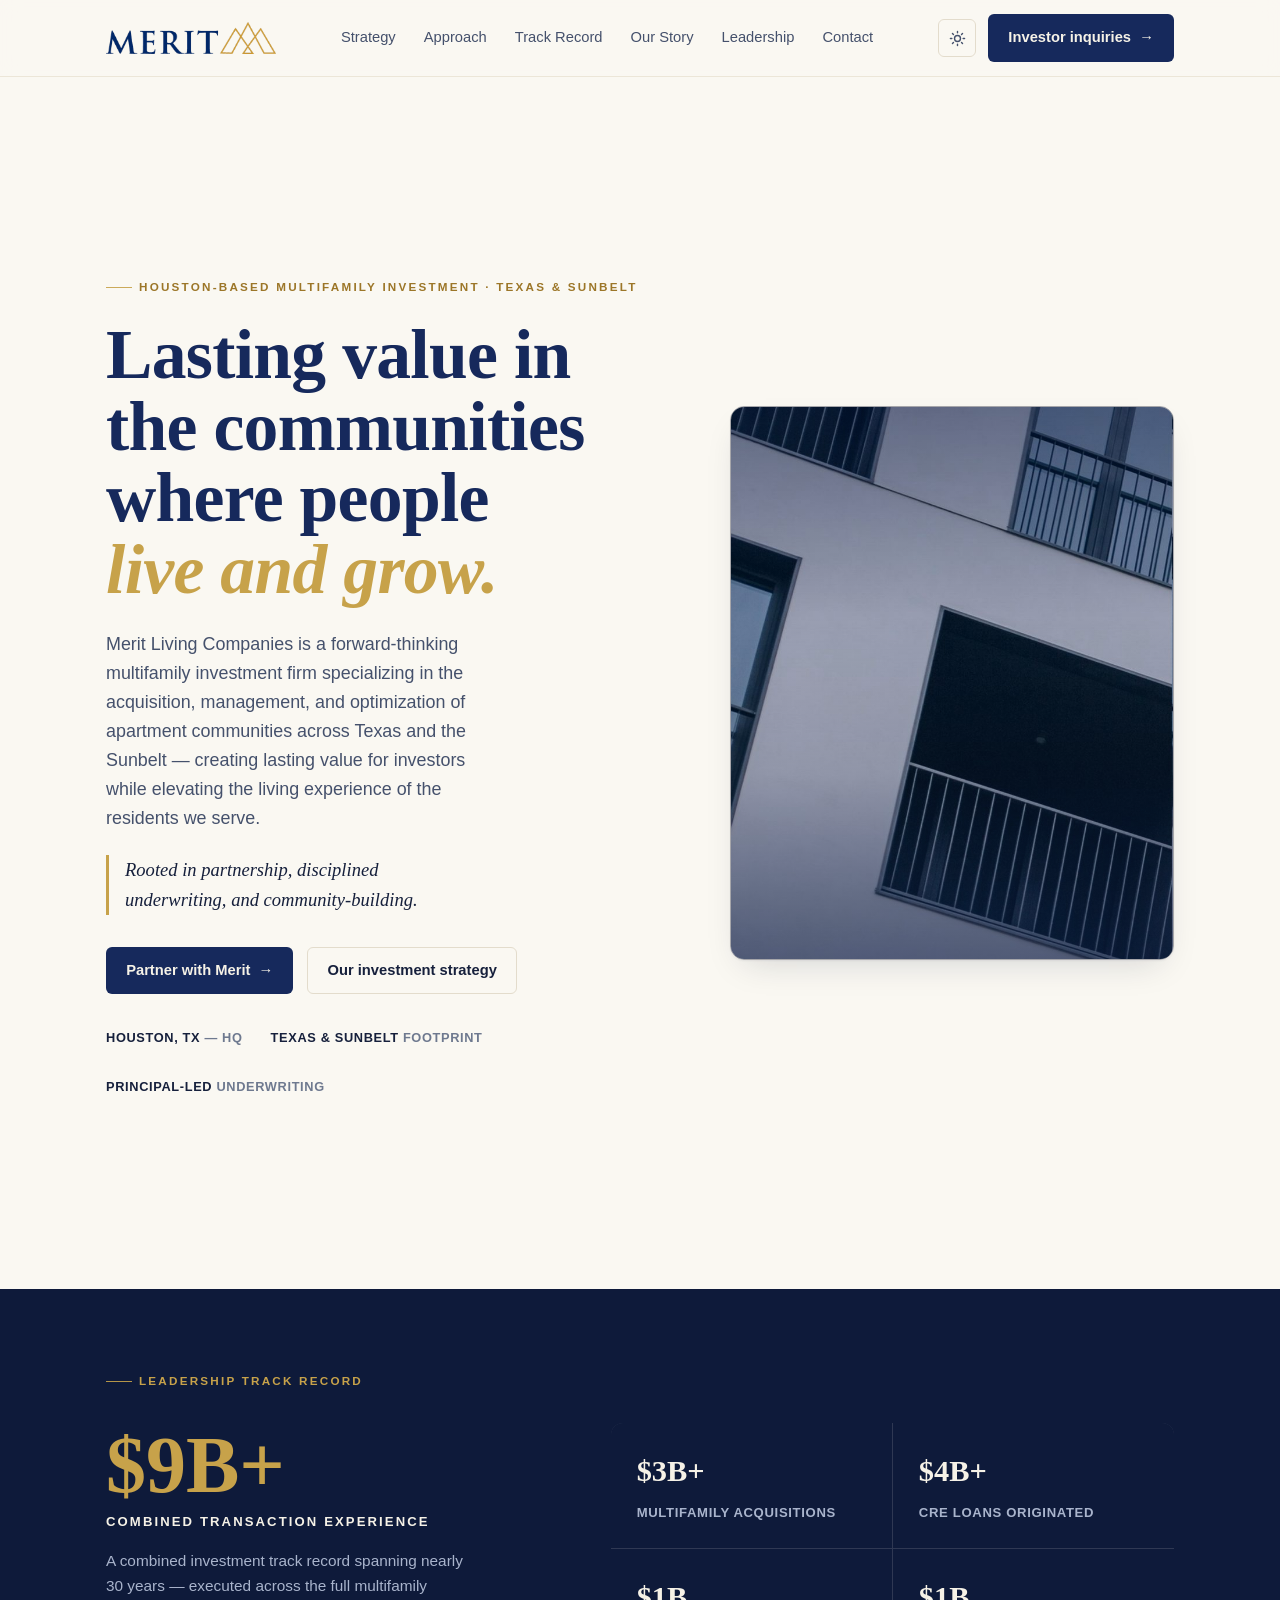
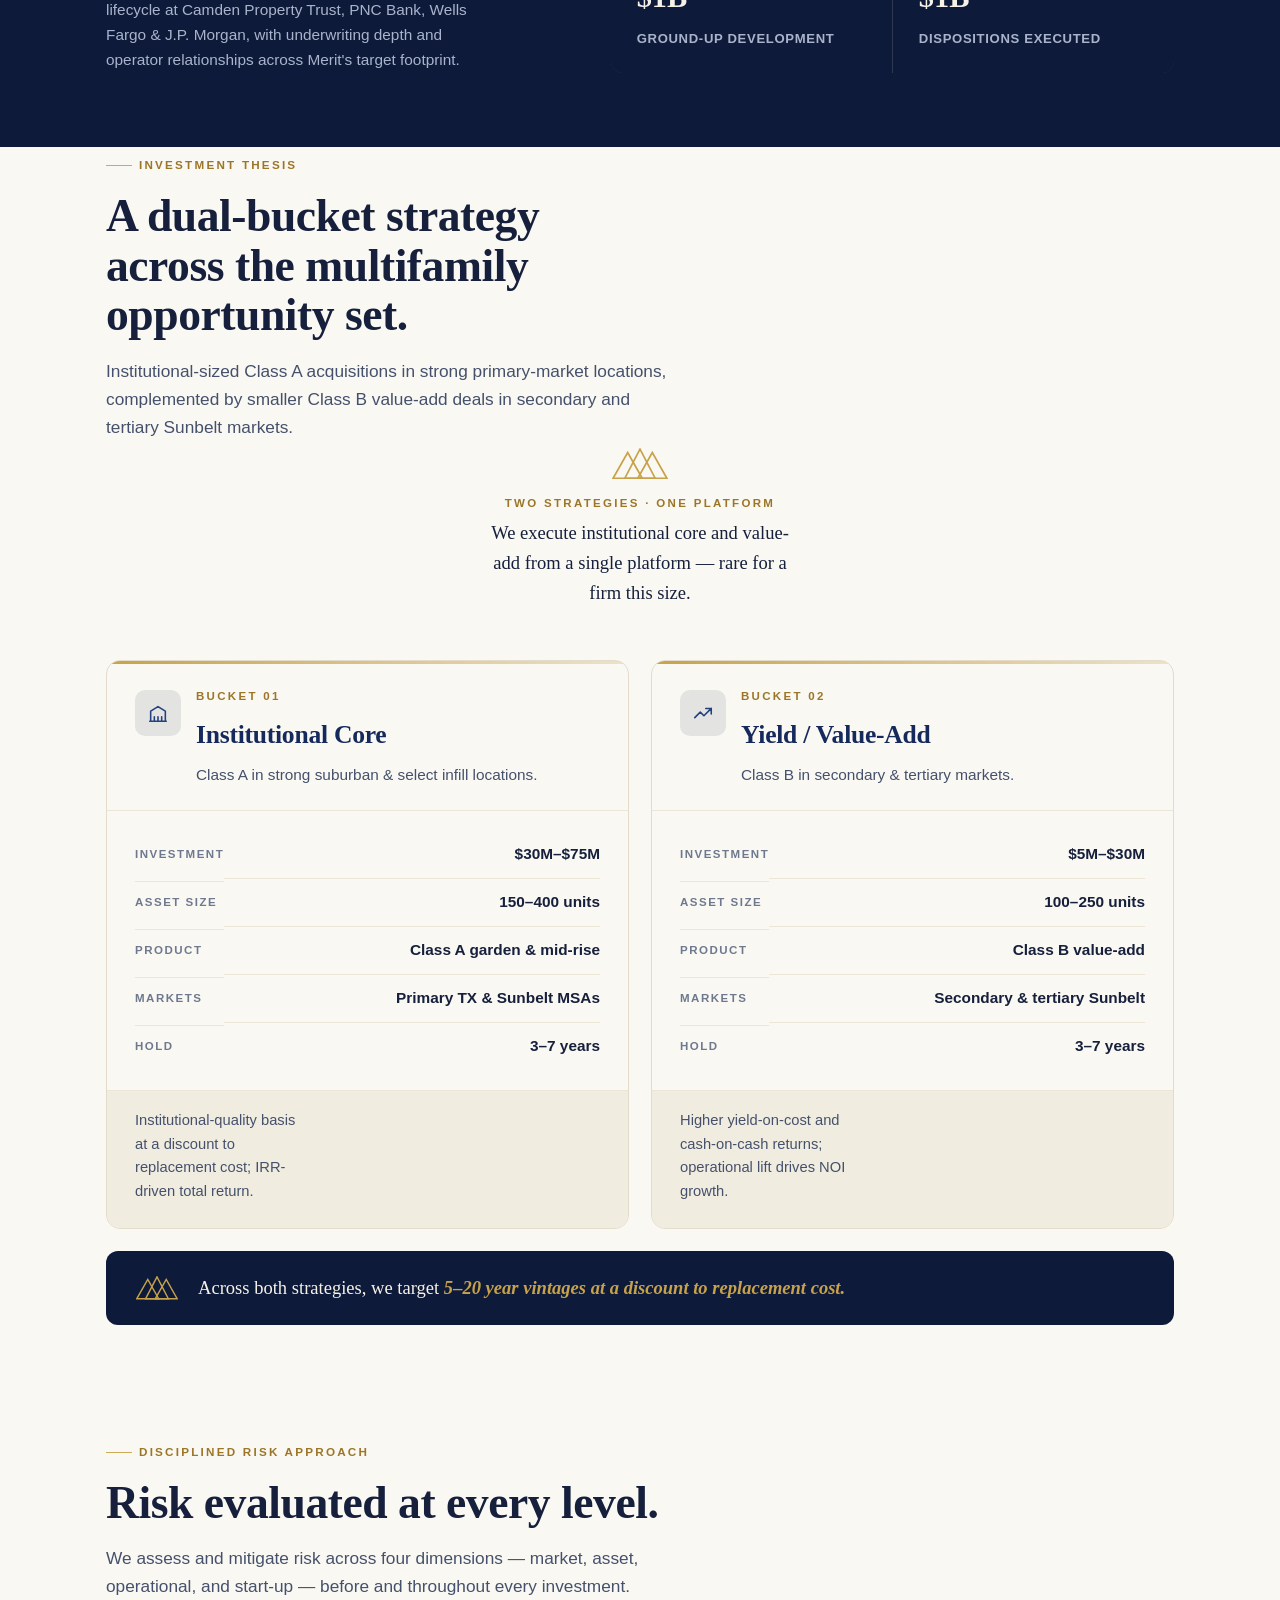
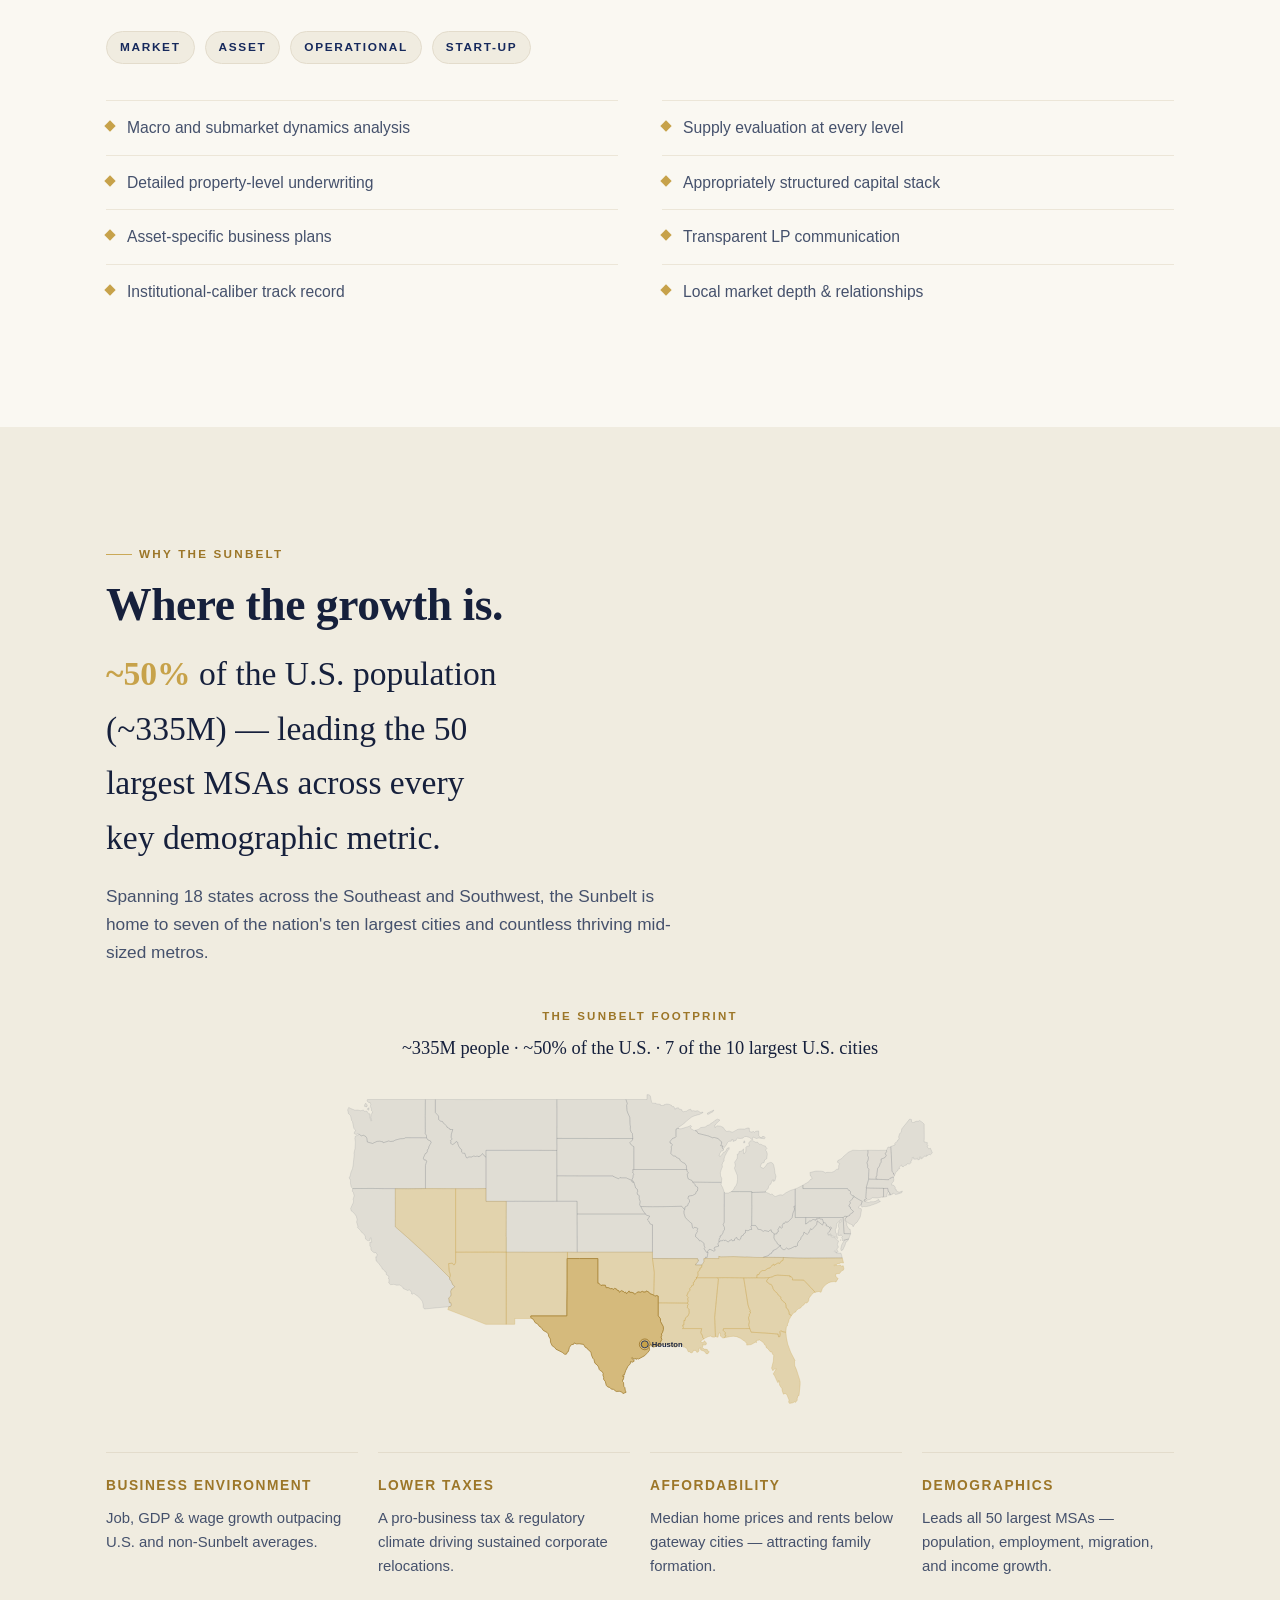
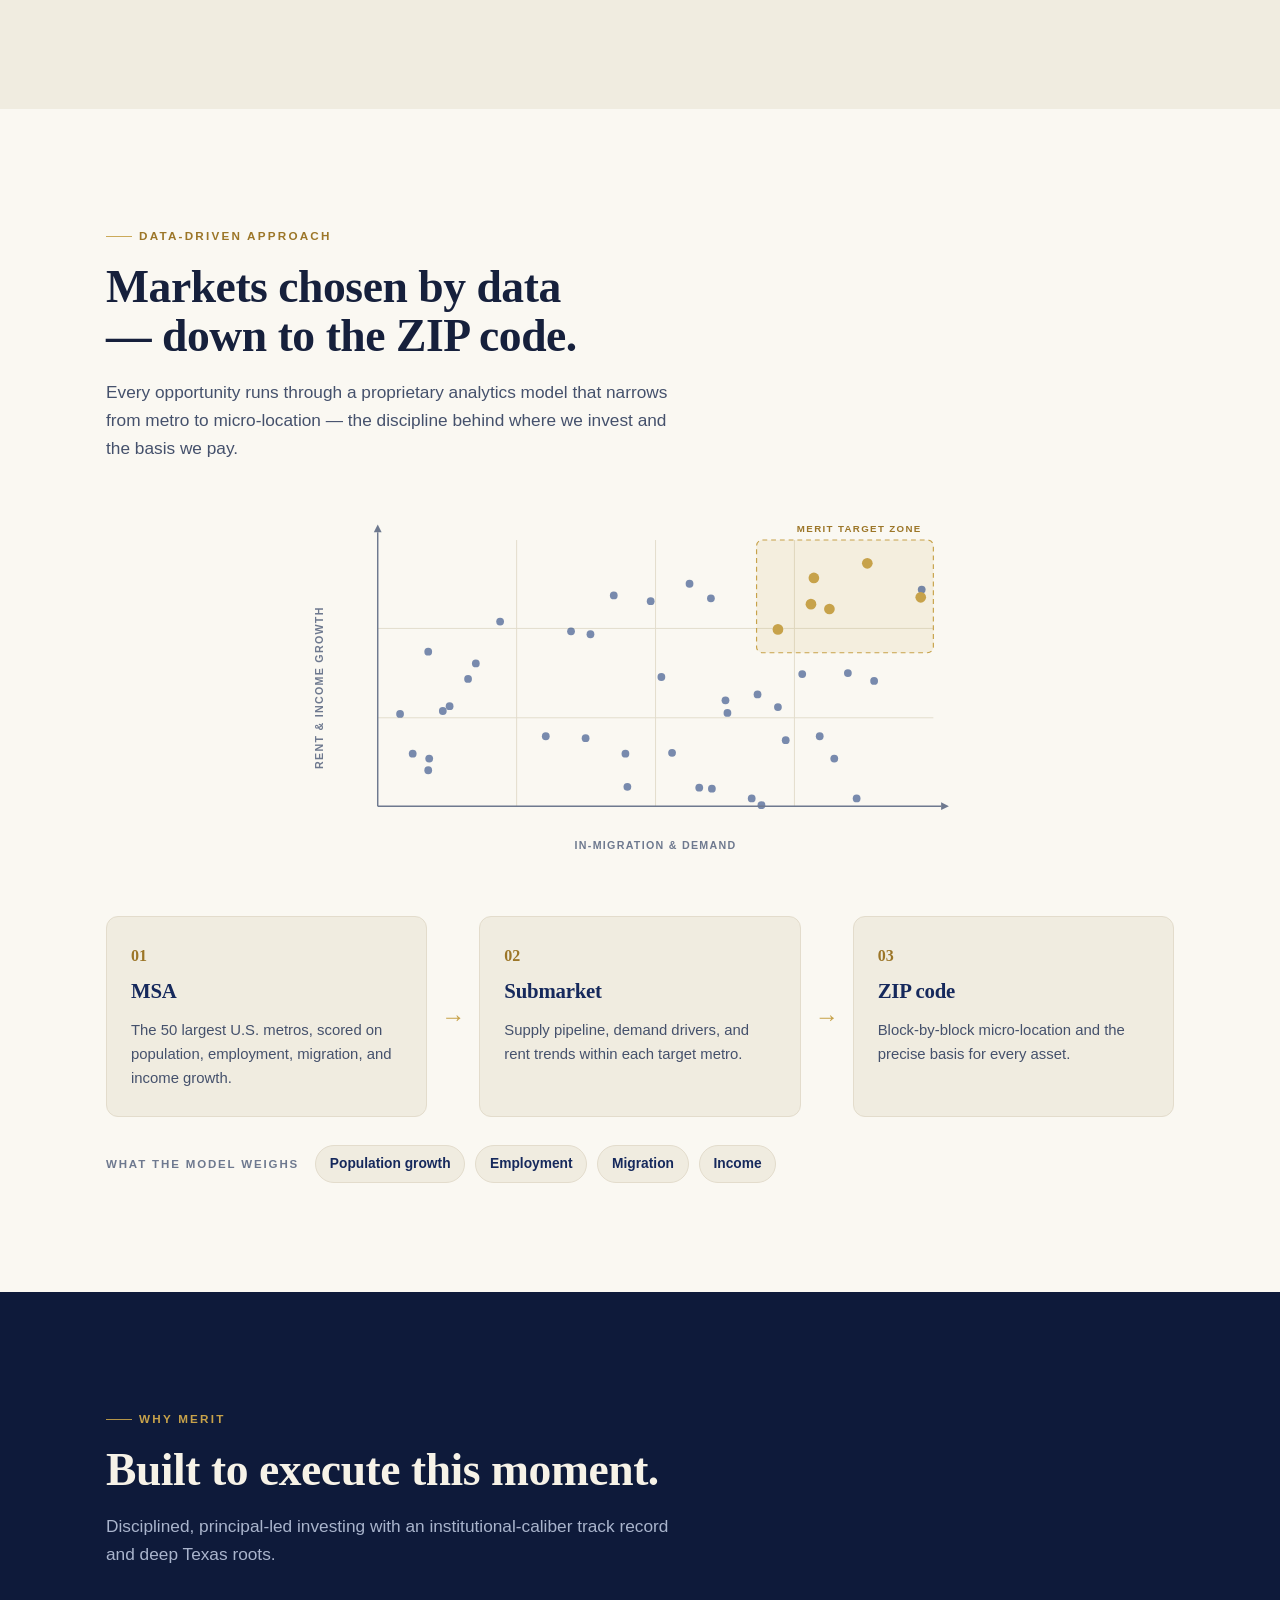
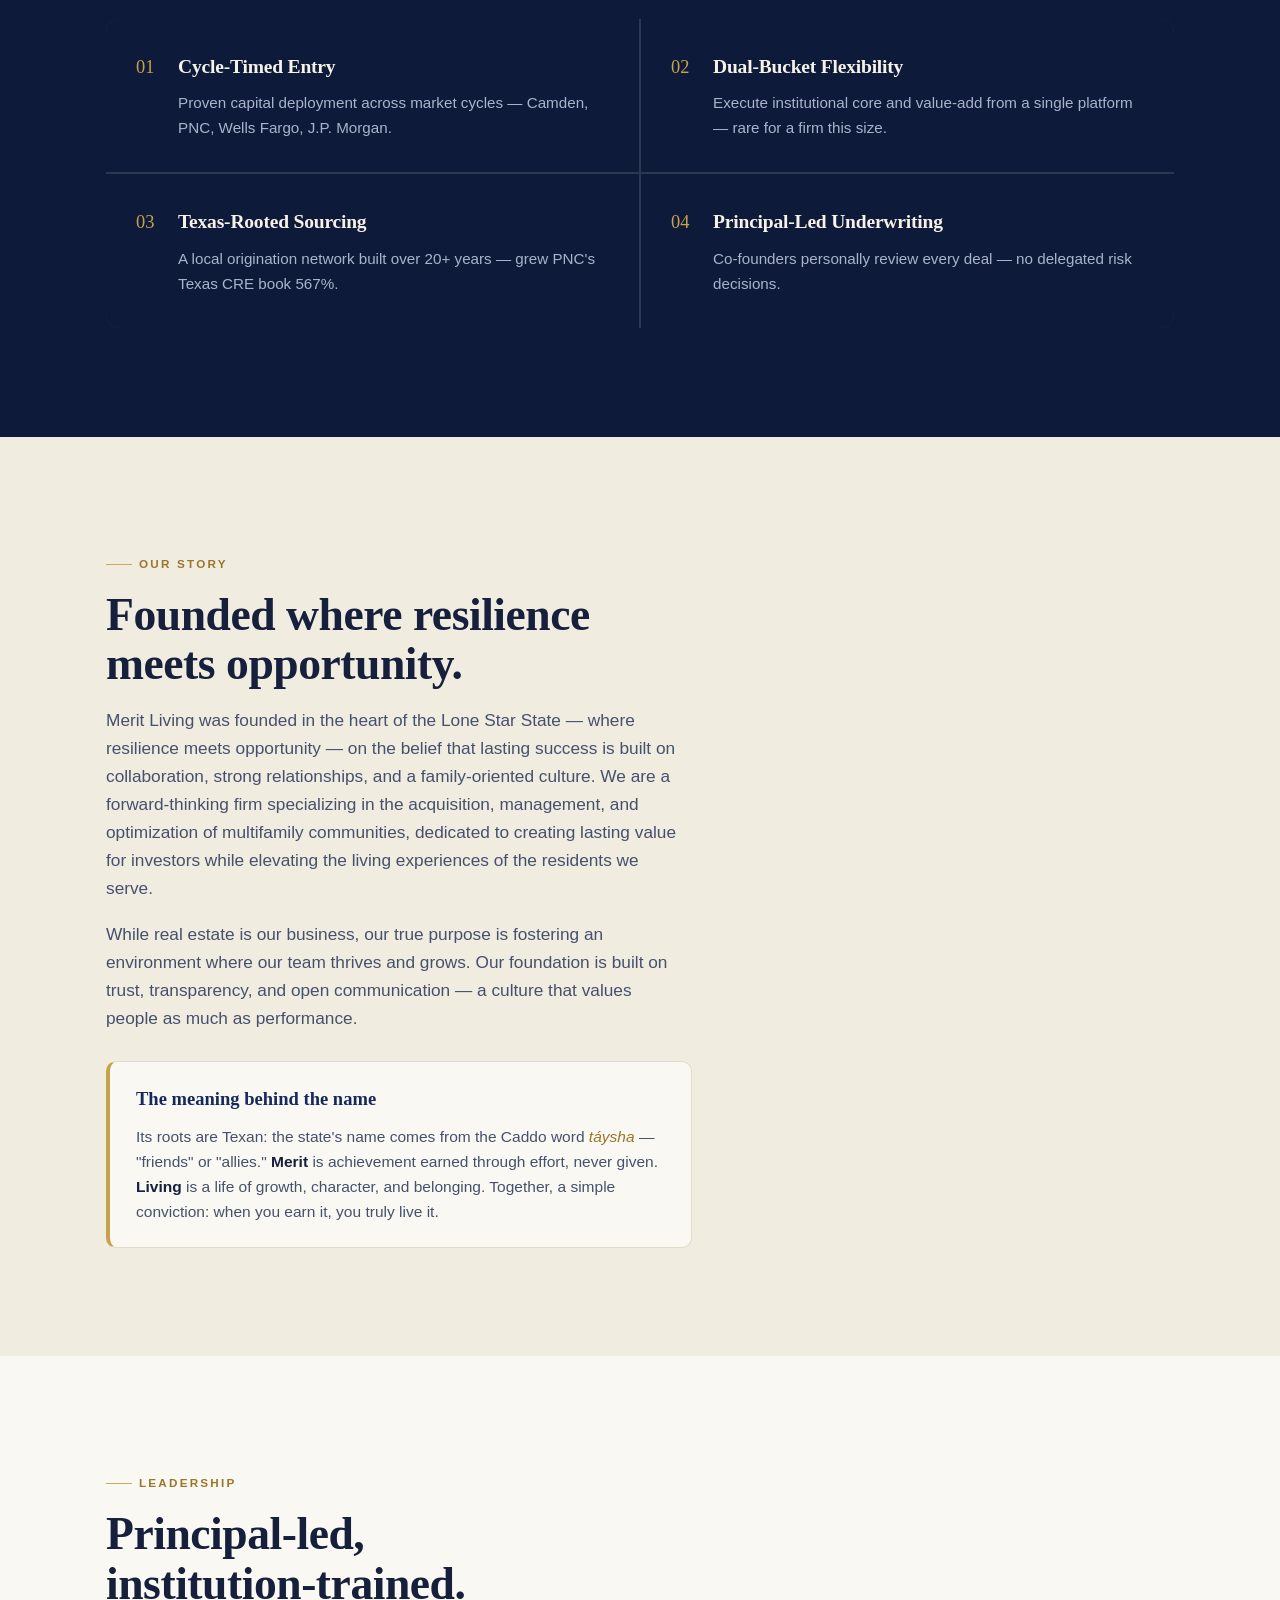
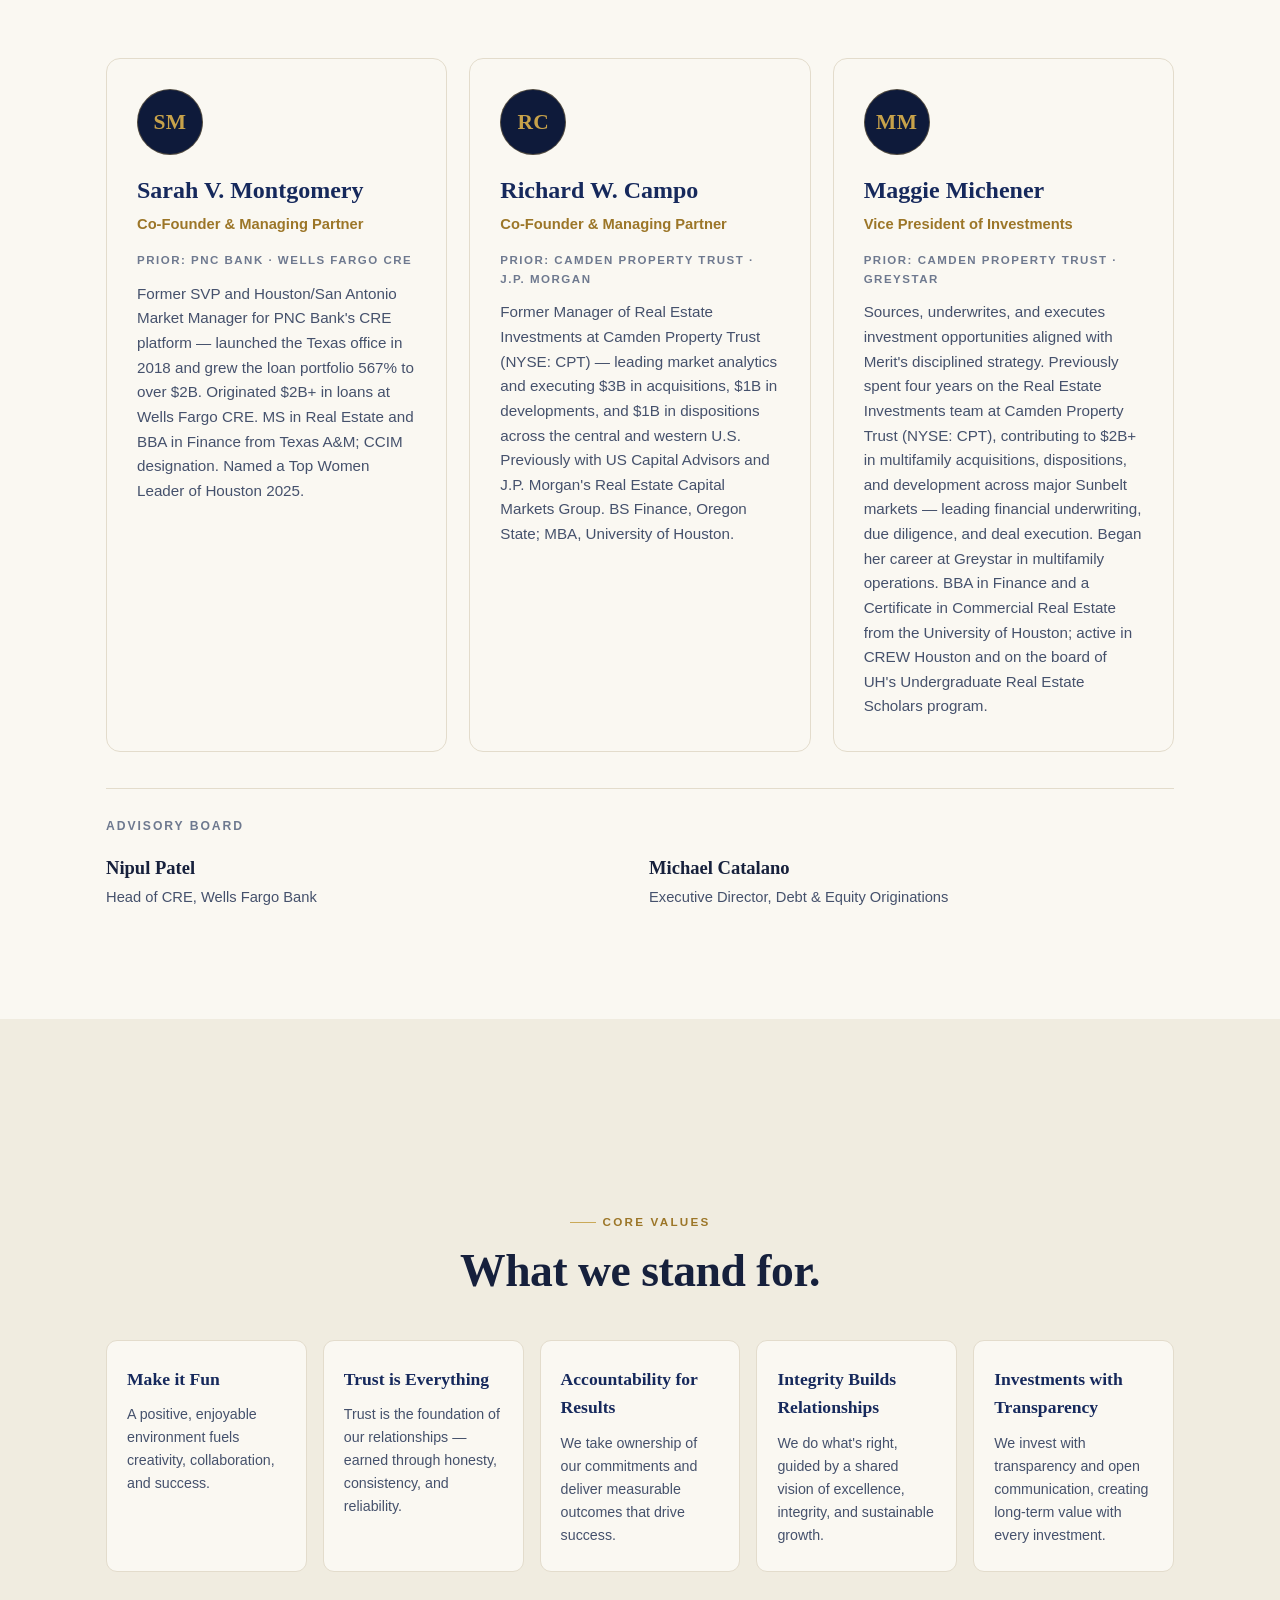
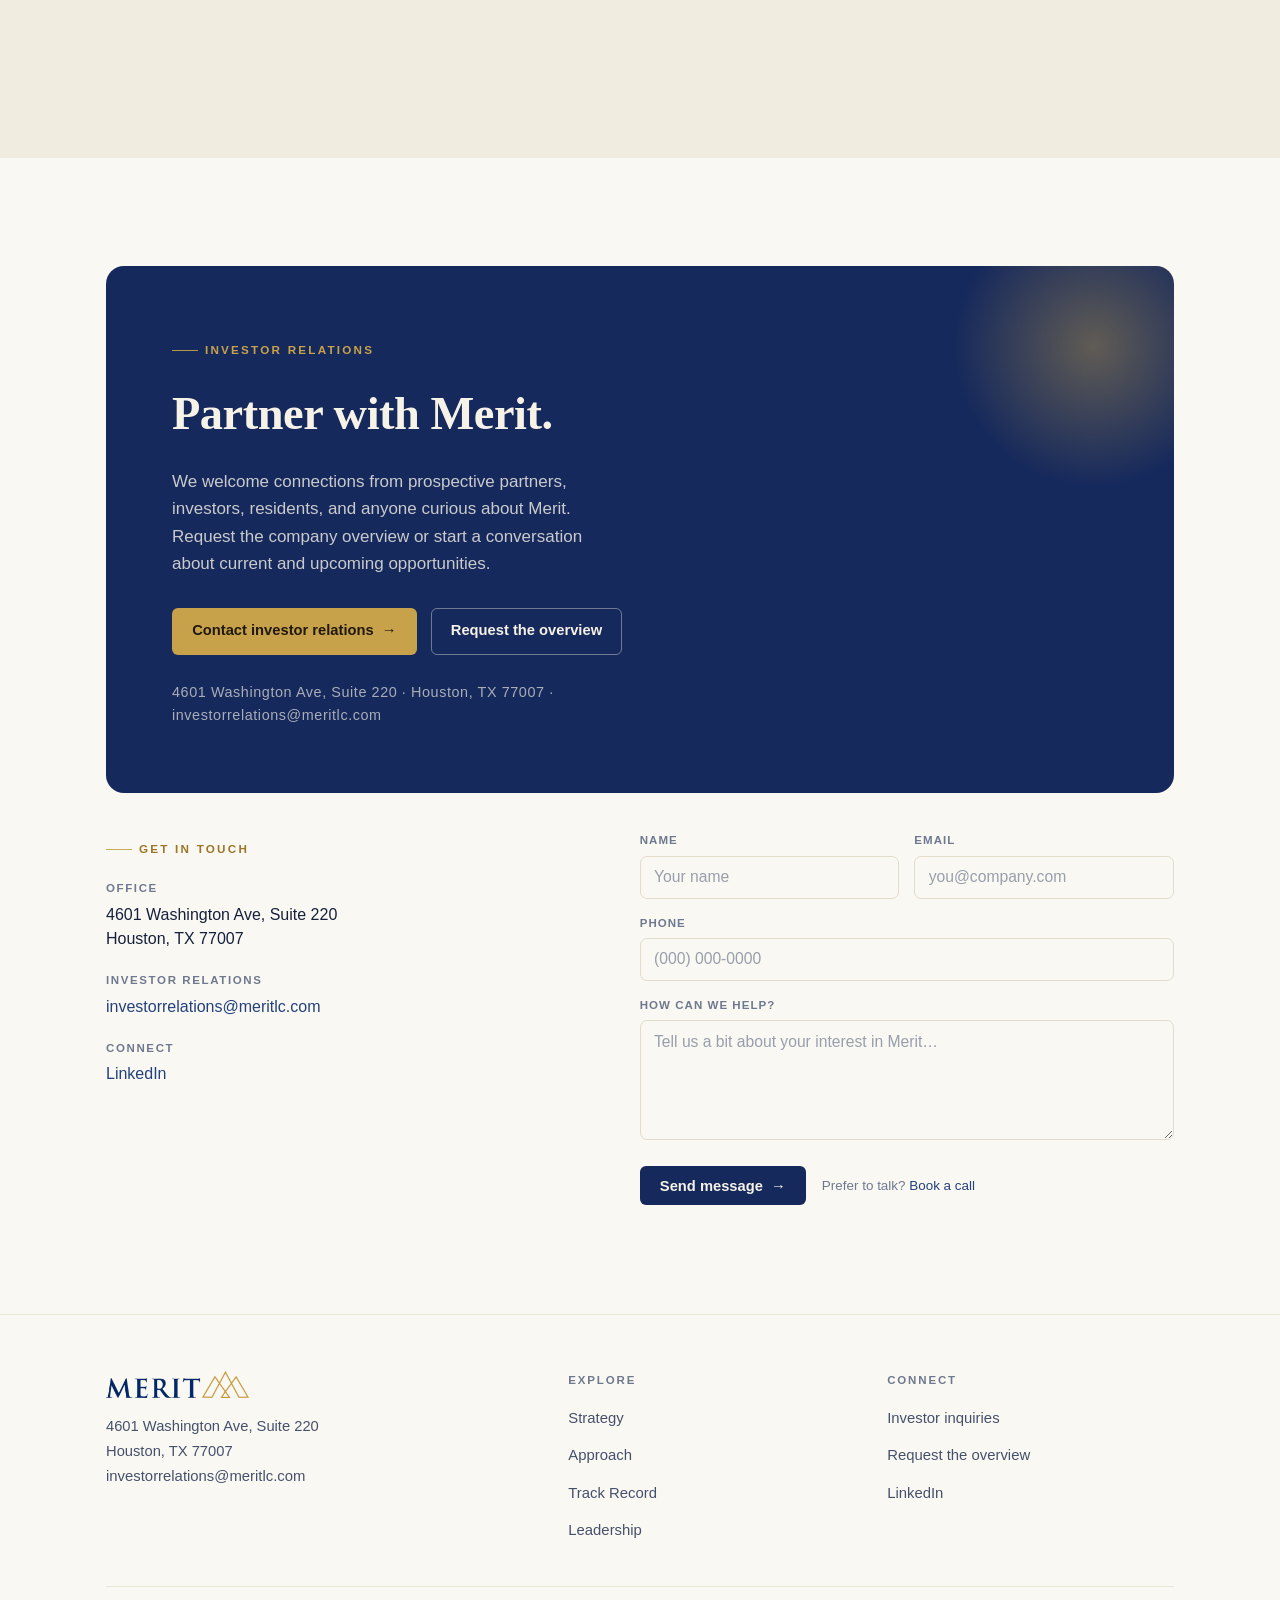
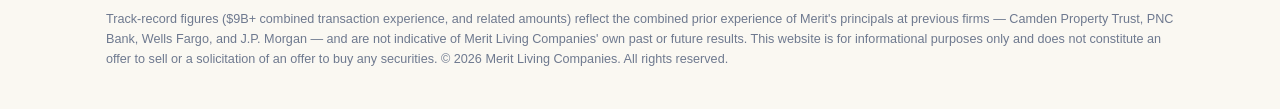
==== meritlc/index.html @ bd64e717 "Merit site: revert track-record bars, restore four stat cells Co-Authored-By: Claude Opus 4.8 <norep" ====
<!doctype html>
<html lang="en">
<head>
<meta charset="utf-8">
<meta name="viewport" content="width=device-width, initial-scale=1">
<meta name="description" content="Merit Living Companies — a Houston-based multifamily investment firm acquiring apartment communities across Texas and select Sunbelt markets.">
<title>Merit Living Companies — Multifamily Investment</title>
<style>
  :root {
    --bg:        #FAF8F2;   /* warm ivory */
    --bg-panel:  #F0ECE0;   /* soft sand */
    --bg-deep:   #0E1A3A;   /* deep navy */
    --bg-deep2:  #0A1430;   /* darker navy */
    --ink:       #16203C;   /* navy-black */
    --ink-soft:  #45516C;
    --ink-mute:  #6E798F;
    --line:      #E3DCCC;
    --line-soft: #ECE6D8;
    --brand:     #16295C;   /* navy */
    --brand-2:   #22417E;   /* lighter navy */
    --accent:    #9C7628;   /* deep gold — readable small text on light */
    --accent-br: #C7A24A;   /* logo gold — decorative / large / on navy */
    --on-brand:  #F6F2E7;
    --on-deep-mute: #A9B4CC;
    --shadow:    0 1px 2px rgba(15,26,58,.05), 0 14px 34px -14px rgba(15,26,58,.18);
    --maxw: 1180px;
    --serif: "Iowan Old Style", "Palatino Linotype", Palatino, "Book Antiqua", Georgia, "Times New Roman", serif;
    --sans: ui-sans-serif, -apple-system, BlinkMacSystemFont, "Segoe UI", Roboto, "Helvetica Neue", Arial, sans-serif;
  }
  @media (prefers-color-scheme: dark) {
    :root {
      --bg:        #0B1430;
      --bg-panel:  #111E44;
      --bg-deep:   #070E24;
      --bg-deep2:  #05091B;
      --ink:       #EAEDF5;
      --ink-soft:  #BAC3D8;
      --ink-mute:  #8794AF;
      --line:      #22315A;
      --line-soft: #1A2748;
      --brand:     #4E6FB0;
      --brand-2:   #6E8CC6;
      --accent:    #D8BC77;
      --accent-br: #C7A24A;
      --on-brand:  #EAEDF5;
      --on-deep-mute: #A9B4CC;
      --shadow:    0 1px 2px rgba(0,0,0,.35), 0 20px 44px -18px rgba(0,0,0,.6);
    }
  }
  :root[data-theme="light"] {
    --bg:#FAF8F2; --bg-panel:#F0ECE0; --bg-deep:#0E1A3A; --bg-deep2:#0A1430; --ink:#16203C; --ink-soft:#45516C;
    --ink-mute:#6E798F; --line:#E3DCCC; --line-soft:#ECE6D8; --brand:#16295C; --brand-2:#22417E;
    --accent:#9C7628; --accent-br:#C7A24A; --on-brand:#F6F2E7; --on-deep-mute:#A9B4CC;
    --shadow:0 1px 2px rgba(15,26,58,.05), 0 14px 34px -14px rgba(15,26,58,.18);
  }
  :root[data-theme="dark"] {
    --bg:#0B1430; --bg-panel:#111E44; --bg-deep:#070E24; --bg-deep2:#05091B; --ink:#EAEDF5; --ink-soft:#BAC3D8;
    --ink-mute:#8794AF; --line:#22315A; --line-soft:#1A2748; --brand:#4E6FB0; --brand-2:#6E8CC6;
    --accent:#D8BC77; --accent-br:#C7A24A; --on-brand:#EAEDF5; --on-deep-mute:#A9B4CC;
    --shadow:0 1px 2px rgba(0,0,0,.35), 0 20px 44px -18px rgba(0,0,0,.6);
  }

  * { box-sizing: border-box; }
  html { scroll-behavior: smooth; }
  @media (prefers-reduced-motion: reduce) { html { scroll-behavior: auto; } }
  body { margin:0; background:var(--bg); color:var(--ink); font-family:var(--sans); font-size:17px; line-height:1.62; -webkit-font-smoothing:antialiased; text-rendering:optimizeLegibility; }
  .wrap { max-width:var(--maxw); margin:0 auto; padding:0 clamp(20px,5vw,56px); }
  h1,h2,h3 { font-family:var(--serif); font-weight:600; letter-spacing:-.01em; text-wrap:balance; margin:0; }
  p { margin:0; }
  a { color:inherit; }
  .eyebrow { font-family:var(--sans); font-size:.73rem; font-weight:700; letter-spacing:.19em; text-transform:uppercase; color:var(--accent); display:inline-flex; align-items:center; gap:.6em; }
  .eyebrow::before { content:""; width:26px; height:1px; background:var(--accent-br); opacity:.9; }

  /* Logo */
  .logo { display:flex; align-items:center; gap:11px; text-decoration:none; color:var(--ink); }
  .logo svg { display:block; flex:none; }
  .logo .word { font-family:var(--serif); font-weight:600; font-size:1.34rem; letter-spacing:.14em; line-height:1; color:var(--brand); }
  .logo .sub { display:block; font-family:var(--sans); font-size:.55rem; letter-spacing:.34em; text-transform:uppercase; color:var(--ink-mute); margin-top:5px; font-weight:700; }
  :root[data-theme="dark"] .logo .word, @media (prefers-color-scheme: dark){ .logo .word{ color:var(--ink);} }

  /* Header */
  header.site { position:sticky; top:0; z-index:50; background:color-mix(in srgb, var(--bg) 88%, transparent); backdrop-filter:saturate(1.3) blur(10px); border-bottom:1px solid var(--line-soft); }
  .nav { display:flex; align-items:center; justify-content:space-between; gap:24px; height:76px; }
  .nav-links { display:flex; align-items:center; gap:28px; }
  .nav-links a { text-decoration:none; color:var(--ink-soft); font-size:.92rem; font-weight:500; position:relative; }
  .nav-links a::after { content:""; position:absolute; left:0; bottom:-6px; height:2px; width:0; background:var(--accent-br); transition:width .25s ease; }
  .nav-links a:hover { color:var(--ink); } .nav-links a:hover::after { width:100%; }
  .nav-cta { display:flex; align-items:center; gap:12px; }
  .btn { display:inline-flex; align-items:center; gap:.55em; cursor:pointer; font-family:var(--sans); font-size:.92rem; font-weight:600; padding:.72em 1.3em; border-radius:6px; text-decoration:none; border:1px solid transparent; transition:transform .15s ease, background .2s ease, box-shadow .2s ease, color .2s; white-space:nowrap; }
  .btn:active { transform:translateY(1px); }
  .btn-primary { background:var(--brand); color:var(--on-brand); }
  .btn-primary:hover { background:var(--brand-2); box-shadow:0 8px 20px -10px var(--brand); }
  .btn-ghost { border-color:var(--line); color:var(--ink); background:transparent; }
  .btn-ghost:hover { border-color:var(--brand); color:var(--brand-2); }
  .btn .arw { transition:transform .2s ease; } .btn:hover .arw { transform:translateX(3px); }
  .theme-toggle { width:38px; height:38px; border-radius:6px; border:1px solid var(--line); background:transparent; color:var(--ink-soft); cursor:pointer; display:grid; place-items:center; }
  .theme-toggle:hover { border-color:var(--brand); color:var(--brand-2); }
  @media (max-width:940px){ .nav-links{ display:none; } }

  /* Hero */
  .hero { position:relative; overflow:hidden; }
  .hero .wrap { display:grid; grid-template-columns:1.12fr .88fr; gap:clamp(28px,5vw,60px); align-items:center; padding-top:clamp(46px,6.5vw,92px); padding-bottom:clamp(46px,6.5vw,88px); }
  .hero h1 { font-size:clamp(2.5rem,5.6vw,4.35rem); line-height:1.03; margin-top:22px; color:var(--brand); }
  .hero h1 .g { color:var(--accent-br); font-style:italic; }
  :root[data-theme="dark"] .hero h1, @media (prefers-color-scheme: dark){ .hero h1{ color:var(--ink);} }
  .hero-lede { color:var(--ink-soft); font-size:1.12rem; max-width:40ch; margin-top:24px; }
  .hero-pos { margin-top:22px; font-family:var(--serif); font-style:italic; font-size:1.16rem; color:var(--ink); border-left:3px solid var(--accent-br); padding-left:16px; max-width:38ch; }
  .hero-cta { display:flex; flex-wrap:wrap; gap:14px; margin-top:32px; }
  .hero-meta { margin-top:34px; display:flex; gap:28px; flex-wrap:wrap; color:var(--ink-mute); font-size:.8rem; letter-spacing:.05em; text-transform:uppercase; font-weight:600; }
  .hero-meta b { color:var(--ink); }

  /* Mountain hero panel */
  .range { position:relative; aspect-ratio:4/5; border-radius:14px; overflow:hidden; box-shadow:var(--shadow); border:1px solid color-mix(in srgb, var(--brand) 30%, var(--line)); }
  .range .range-photo { position:absolute; inset:0; width:100%; height:100%; object-fit:cover; display:block; }
  .range .range-veil { position:absolute; inset:0; background:linear-gradient(180deg, color-mix(in srgb, var(--bg-deep) 12%, transparent) 0%, transparent 38%, color-mix(in srgb, var(--bg-deep) 50%, transparent) 100%); pointer-events:none; }
  .range svg { width:74%; height:auto; }
  .range .glow { position:absolute; width:60%; height:60%; top:8%; left:20%; background:radial-gradient(circle at center, color-mix(in srgb, var(--accent-br) 26%, transparent), transparent 62%); filter:blur(6px); }
  .range .cap { position:absolute; left:0; right:0; bottom:20px; text-align:center; color:var(--on-deep-mute); font-family:var(--sans); font-size:.66rem; letter-spacing:.28em; text-transform:uppercase; }
  @media (max-width:860px){ .hero .wrap{ grid-template-columns:1fr; } .range{ max-width:360px; } }

  /* Track record band */
  .track { background:var(--bg-deep); color:var(--on-brand); }
  .track .wrap { padding:clamp(48px,6vw,74px) clamp(20px,5vw,56px); }
  .track .eyebrow { color:var(--accent-br); } .track .eyebrow::before{ background:var(--accent-br); }
  .track-top { display:grid; grid-template-columns:1fr 1.25fr; gap:clamp(24px,5vw,54px); align-items:end; }
  .track-hero .big { font-family:var(--serif); font-size:clamp(3.2rem,7vw,5rem); font-weight:600; color:var(--accent-br); line-height:.95; font-variant-numeric:tabular-nums; margin-top:14px; }
  .track-hero .lbl { color:var(--on-brand); font-size:.82rem; letter-spacing:.16em; text-transform:uppercase; font-weight:700; margin-top:8px; }
  .track-hero p { color:var(--on-deep-mute); font-size:.96rem; margin-top:16px; max-width:44ch; }
  .track-grid { display:grid; grid-template-columns:repeat(2,1fr); gap:1px; background:color-mix(in srgb, var(--on-brand) 14%, transparent); border-radius:12px; overflow:hidden; }
  .track-grid .c { background:var(--bg-deep); padding:24px 26px; }
  .track-grid .n { font-family:var(--serif); font-size:1.9rem; font-weight:600; color:var(--on-brand); font-variant-numeric:tabular-nums; }
  .track-grid .t { color:var(--on-deep-mute); font-size:.82rem; letter-spacing:.05em; margin-top:6px; text-transform:uppercase; font-weight:600; }
  @media (max-width:820px){ .track-top{ grid-template-columns:1fr; align-items:start; } }
  @media (max-width:520px){ .track-grid{ grid-template-columns:1fr; } }

  section { padding:clamp(62px,8.5vw,112px) 0; }
  .sec-head { max-width:62ch; }
  .sec-head h2 { font-size:clamp(1.9rem,3.7vw,2.85rem); line-height:1.09; margin-top:16px; }
  .sec-head .lede { color:var(--ink-soft); margin-top:18px; font-size:1.08rem; max-width:60ch; }

  /* Cards grid (Why Now) */
  .grid4 { margin-top:52px; display:grid; grid-template-columns:repeat(4,1fr); gap:20px; }
  .card { background:var(--bg); border:1px solid var(--line); border-radius:11px; padding:26px 22px 26px; transition:transform .2s ease, box-shadow .2s ease, border-color .2s ease; }
  .card:hover { transform:translateY(-4px); box-shadow:var(--shadow); border-color:color-mix(in srgb, var(--accent-br) 55%, var(--line)); }
  .card .k { font-family:var(--serif); font-size:1.34rem; font-weight:600; color:var(--brand); }
  :root[data-theme="dark"] .card .k, @media (prefers-color-scheme: dark){ .card .k{ color:var(--ink);} }
  .card h3 { font-size:1.02rem; margin-top:4px; color:var(--accent); font-family:var(--sans); letter-spacing:.02em; }
  .card p { color:var(--ink-soft); font-size:.93rem; margin-top:10px; }
  @media (max-width:920px){ .grid4{ grid-template-columns:repeat(2,1fr); } }
  @media (max-width:520px){ .grid4{ grid-template-columns:1fr; } }
  .callout { margin-top:26px; background:var(--bg-panel); border:1px solid var(--line); border-left:4px solid var(--accent-br); border-radius:8px; padding:20px 24px; font-family:var(--serif); font-size:1.12rem; font-style:italic; color:var(--ink); }

  /* Buckets */
  .buckets { margin-top:52px; display:grid; grid-template-columns:1fr 1fr; gap:22px; }
  .bucket { border:1px solid var(--line); border-radius:14px; overflow:hidden; background:var(--bg); }
  .bucket .top { padding:26px 28px 22px; border-bottom:1px solid var(--line-soft); }
  .bucket .no { font-size:.72rem; letter-spacing:.2em; text-transform:uppercase; color:var(--accent); font-weight:700; }
  .bucket h3 { font-size:1.6rem; margin-top:8px; color:var(--brand); }
  :root[data-theme="dark"] .bucket h3, @media (prefers-color-scheme: dark){ .bucket h3{ color:var(--ink);} }
  .bucket .desc { color:var(--ink-soft); margin-top:8px; font-size:.96rem; }
  .bucket dl { margin:0; padding:20px 28px; display:grid; grid-template-columns:auto 1fr; gap:0; }
  .bucket dl > div { display:contents; }
  .bucket dt { color:var(--ink-mute); font-size:.72rem; letter-spacing:.13em; text-transform:uppercase; font-weight:700; padding:11px 0; border-top:1px solid var(--line-soft); align-self:center; }
  .bucket dd { margin:0; text-align:right; font-weight:600; color:var(--ink); padding:11px 0; border-top:1px solid var(--line-soft); font-size:.96rem; }
  .bucket dl > div:first-child dt, .bucket dl > div:first-child dd { border-top:none; }
  .bucket .foot { padding:18px 28px 24px; color:var(--ink-soft); font-size:.92rem; background:var(--bg-panel); border-top:1px solid var(--line-soft); }
  @media (max-width:760px){ .buckets{ grid-template-columns:1fr; } }

  /* Sunbelt */
  .sunbelt { background:var(--bg-panel); }
  .sunbelt .stat-lead { font-family:var(--serif); font-size:clamp(1.5rem,3vw,2.1rem); color:var(--ink); margin-top:18px; max-width:24ch; }
  .sunbelt .stat-lead b { color:var(--accent-br); }
  .grid4.tight { margin-top:40px; }
  .sb { padding:22px 0; border-top:1px solid var(--line); }
  .sb h3 { font-size:.86rem; letter-spacing:.11em; text-transform:uppercase; color:var(--accent); font-family:var(--sans); }
  .sb p { color:var(--ink-soft); font-size:.93rem; margin-top:9px; }

  /* Why Merit (dark) */
  .why { background:var(--bg-deep); color:var(--on-brand); }
  .why .eyebrow { color:var(--accent-br); } .why .eyebrow::before{ background:var(--accent-br); }
  .why .sec-head h2 { color:var(--on-brand); } .why .sec-head .lede { color:var(--on-deep-mute); }
  .why-grid { margin-top:50px; display:grid; grid-template-columns:repeat(2,1fr); gap:2px; background:color-mix(in srgb, var(--on-brand) 13%, transparent); border-radius:14px; overflow:hidden; }
  .why-grid .w { background:var(--bg-deep); padding:32px 30px; display:flex; gap:20px; }
  .why-grid .num { font-family:var(--serif); font-size:1.15rem; color:var(--accent-br); font-variant-numeric:tabular-nums; padding-top:2px; min-width:2.4ch; }
  .why-grid h3 { color:var(--on-brand); font-size:1.22rem; }
  .why-grid p { color:var(--on-deep-mute); font-size:.95rem; margin-top:9px; }
  @media (max-width:720px){ .why-grid{ grid-template-columns:1fr; } }

  /* Leadership */
  .leaders { margin-top:50px; display:grid; grid-template-columns:repeat(3,1fr); gap:22px; }
  .leader { border:1px solid var(--line); border-radius:14px; padding:30px 30px 32px; background:var(--bg); }
  .leader .nm { font-family:var(--serif); font-size:1.5rem; font-weight:600; color:var(--brand); }
  :root[data-theme="dark"] .leader .nm, @media (prefers-color-scheme: dark){ .leader .nm{ color:var(--ink);} }
  .leader .role { color:var(--accent); font-weight:600; font-size:.92rem; margin-top:3px; }
  .leader .prior { color:var(--ink-mute); font-size:.72rem; letter-spacing:.13em; text-transform:uppercase; font-weight:700; margin-top:14px; }
  .leader .bio { color:var(--ink-soft); font-size:.95rem; margin-top:12px; }
  @media (max-width:980px){ .leaders{ grid-template-columns:1fr; max-width:640px; } }
  .advisory { margin-top:36px; border-top:1px solid var(--line); padding-top:28px; }
  .advisory .h { font-size:.76rem; letter-spacing:.16em; text-transform:uppercase; color:var(--ink-mute); font-weight:700; }
  .adv-grid { margin-top:16px; display:grid; grid-template-columns:repeat(2,1fr); gap:18px; }
  .adv { display:flex; flex-direction:column; }
  .adv .an { font-family:var(--serif); font-size:1.16rem; color:var(--ink); font-weight:600; }
  .adv .ar { color:var(--ink-soft); font-size:.92rem; margin-top:3px; }
  @media (max-width:560px){ .adv-grid{ grid-template-columns:1fr; } }

  /* Values */
  .values { background:var(--bg-panel); }
  .values .wrap { padding:clamp(52px,6vw,84px) clamp(20px,5vw,56px); }
  .val-grid { margin-top:44px; display:grid; grid-template-columns:repeat(5,1fr); gap:16px; }
  .vcard { background:var(--bg); border:1px solid var(--line); border-radius:11px; padding:24px 20px; }
  .vcard .vn { font-family:var(--serif); font-size:1.1rem; font-weight:600; color:var(--brand); }
  :root[data-theme="dark"] .vcard .vn { color:var(--ink); }
  @media (prefers-color-scheme: dark){ .vcard .vn{ color:var(--ink);} }
  .vcard p { color:var(--ink-soft); font-size:.89rem; margin-top:10px; }
  @media (max-width:960px){ .val-grid{ grid-template-columns:repeat(2,1fr); } }
  @media (max-width:560px){ .val-grid{ grid-template-columns:1fr; } }

  /* CTA */
  .cta-sec .wrap { }
  .cta { background:var(--brand); color:var(--on-brand); border-radius:18px; padding:clamp(40px,6vw,66px); position:relative; overflow:hidden; }
  .cta::after { content:""; position:absolute; right:-70px; top:-70px; width:300px; height:300px; border-radius:50%; background:radial-gradient(circle at center, color-mix(in srgb, var(--accent-br) 42%, transparent), transparent 66%); pointer-events:none; }
  .cta .eyebrow { color:var(--accent-br); } .cta .eyebrow::before{ background:var(--accent-br); }
  .cta h2 { color:var(--on-brand); font-size:clamp(1.9rem,3.9vw,2.9rem); margin-top:16px; max-width:18ch; }
  .cta p { color:color-mix(in srgb, var(--on-brand) 80%, transparent); margin-top:16px; max-width:48ch; position:relative; }
  .cta .hero-cta { margin-top:30px; }
  .cta .addr { margin-top:26px; color:color-mix(in srgb, var(--on-brand) 66%, transparent); font-size:.9rem; letter-spacing:.04em; position:relative; }
  .cta .btn-primary { background:var(--accent-br); color:#20180a; } .cta .btn-primary:hover { background:#d8b45e; }
  .cta .btn-ghost { border-color:color-mix(in srgb, var(--on-brand) 40%, transparent); color:var(--on-brand); } .cta .btn-ghost:hover { border-color:var(--on-brand); }

  /* Footer */
  footer.site { border-top:1px solid var(--line-soft); padding:56px 0 40px; color:var(--ink-mute); }
  .foot { display:grid; grid-template-columns:1.5fr 1fr 1fr; gap:32px; }
  .foot .addr { font-size:.92rem; color:var(--ink-soft); line-height:1.7; margin-top:16px; }
  .foot h4 { font-family:var(--sans); font-size:.72rem; letter-spacing:.16em; text-transform:uppercase; color:var(--ink-mute); margin:0 0 14px; }
  .foot ul { list-style:none; margin:0; padding:0; display:flex; flex-direction:column; gap:10px; }
  .foot a { text-decoration:none; color:var(--ink-soft); font-size:.93rem; } .foot a:hover { color:var(--brand-2); }
  .legal { margin-top:42px; padding-top:22px; border-top:1px solid var(--line-soft); font-size:.79rem; color:var(--ink-mute); line-height:1.6; max-width:none; }
  @media (max-width:720px){ .foot{ grid-template-columns:1fr 1fr; } .foot .about{ grid-column:1/-1; } }

  /* Risk approach */
  .risk-cats { margin-top:30px; display:flex; flex-wrap:wrap; gap:10px; }
  .risk-cats span { font-size:.74rem; letter-spacing:.14em; text-transform:uppercase; font-weight:700; color:var(--brand); border:1px solid var(--line); border-radius:999px; padding:.5em 1.1em; background:var(--bg-panel); }
  :root[data-theme="dark"] .risk-cats span { color:var(--ink); }
  @media (prefers-color-scheme: dark){ .risk-cats span{ color:var(--ink);} }
  .risk-list { margin:36px 0 0; padding:0; display:grid; grid-template-columns:repeat(2,1fr); gap:0 44px; }
  .risk-list li { list-style:none; display:flex; gap:13px; align-items:flex-start; color:var(--ink-soft); font-size:.98rem; padding:14px 0; border-top:1px solid var(--line-soft); }
  .risk-list li::before { content:""; flex:none; width:8px; height:8px; margin-top:7px; background:var(--accent-br); transform:rotate(45deg); }
  @media (max-width:640px){ .risk-list{ grid-template-columns:1fr; } }

  /* Contact form */
  .contact-grid { margin-top:38px; display:grid; grid-template-columns:1fr 1.1fr; gap:clamp(24px,4vw,48px); align-items:start; }
  .contact-info .det { margin-top:20px; }
  .contact-info .det .l { font-size:.72rem; letter-spacing:.14em; text-transform:uppercase; color:var(--ink-mute); font-weight:700; }
  .contact-info .det .v { font-size:1rem; color:var(--ink); margin-top:5px; line-height:1.5; }
  .contact-info .det a { color:var(--brand-2); text-decoration:none; }
  .contact-info .det a:hover { text-decoration:underline; }
  form.cform { display:grid; gap:15px; }
  .cform .row2 { display:grid; grid-template-columns:1fr 1fr; gap:15px; }
  .cform label { display:block; font-size:.72rem; letter-spacing:.09em; text-transform:uppercase; color:var(--ink-mute); font-weight:700; margin-bottom:6px; }
  .cform input, .cform textarea { width:100%; font-family:var(--sans); font-size:.98rem; color:var(--ink); background:var(--bg); border:1px solid var(--line); border-radius:7px; padding:.72em .85em; transition:border-color .2s, box-shadow .2s; }
  .cform input::placeholder, .cform textarea::placeholder { color:var(--ink-mute); opacity:.7; }
  .cform input:focus, .cform textarea:focus { outline:none; border-color:var(--brand); box-shadow:0 0 0 3px color-mix(in srgb, var(--brand) 18%, transparent); }
  .cform textarea { min-height:120px; resize:vertical; }
  .cform .actions { display:flex; align-items:center; gap:16px; flex-wrap:wrap; margin-top:2px; }
  .cform .note { font-size:.84rem; color:var(--ink-mute); }
  .cform .note a { color:var(--brand-2); text-decoration:none; }
  @media (max-width:720px){ .contact-grid{ grid-template-columns:1fr; } .cform .row2{ grid-template-columns:1fr; } }

  /* Strategy — visual */
  .buckets { position:relative; }
  .bucket { position:relative; }
  .bucket::before { content:""; position:absolute; top:0; left:0; right:0; height:3px; background:linear-gradient(90deg, var(--accent-br), color-mix(in srgb, var(--accent-br) 25%, transparent)); z-index:1; }
  .bucket .top { display:flex; align-items:flex-start; gap:15px; }
  .bucket .top .ic { flex:none; width:46px; height:46px; border-radius:10px; display:grid; place-items:center; background:color-mix(in srgb, var(--brand) 10%, transparent); color:var(--brand-2); margin-top:3px; }
  .plat { display:flex; flex-direction:column; align-items:center; text-align:center; margin:6px 0 32px; }
  .plat svg { width:56px; height:auto; }
  .plat .t { font-size:.72rem; letter-spacing:.2em; text-transform:uppercase; color:var(--accent); font-weight:700; margin-top:14px; }
  .plat .s { font-family:var(--serif); font-size:1.16rem; color:var(--ink); margin-top:5px; max-width:34ch; }
  .thesis-band { margin-top:22px; display:flex; align-items:center; gap:20px; background:var(--bg-deep); color:var(--on-brand); border-radius:12px; padding:24px 30px; }
  .thesis-band svg { flex:none; width:42px; height:auto; }
  .thesis-band p { font-family:var(--serif); font-size:1.16rem; line-height:1.4; }
  .thesis-band b { color:var(--accent-br); font-weight:600; font-style:italic; }
  @media (max-width:560px){ .thesis-band{ flex-direction:column; text-align:center; gap:14px; } }
  /* Data-driven approach */
  .tiers { margin-top:48px; display:grid; grid-template-columns:1fr auto 1fr auto 1fr; gap:14px; align-items:stretch; }
  .tier { background:var(--bg-panel); border:1px solid var(--line); border-radius:12px; padding:26px 24px; }
  .tier .lvl { font-family:var(--serif); font-size:1rem; color:var(--accent); font-weight:600; }
  .tier h3 { font-size:1.3rem; margin-top:5px; color:var(--brand); }
  :root[data-theme="dark"] .tier h3 { color:var(--ink); }
  @media (prefers-color-scheme: dark){ .tier h3{ color:var(--ink);} }
  .tier p { color:var(--ink-soft); font-size:.93rem; margin-top:10px; }
  .tier-arrow { align-self:center; color:var(--accent-br); font-size:1.5rem; font-weight:700; line-height:1; }
  @media (max-width:820px){ .tiers{ grid-template-columns:1fr; } .tier-arrow{ transform:rotate(90deg); justify-self:center; } }
  .weighs { margin-top:28px; display:flex; align-items:center; gap:16px; flex-wrap:wrap; }
  .weighs .wlabel { font-size:.72rem; letter-spacing:.16em; text-transform:uppercase; color:var(--ink-mute); font-weight:700; }
  .weighs .chips { display:flex; gap:10px; flex-wrap:wrap; }
  .weighs .chips span { font-size:.86rem; font-weight:600; color:var(--brand); border:1px solid var(--line); border-radius:999px; padding:.5em 1em; background:var(--bg-panel); }
  :root[data-theme="dark"] .weighs .chips span { color:var(--ink); }
  @media (prefers-color-scheme: dark){ .weighs .chips span{ color:var(--ink);} }
  /* Name-meaning aside */
  .namemeaning { margin-top:28px; max-width:62ch; background:var(--bg); border:1px solid var(--line); border-left:4px solid var(--accent-br); border-radius:10px; padding:22px 26px; }
  .namemeaning .nm-h { font-family:var(--serif); font-size:1.16rem; font-weight:600; color:var(--brand); }
  :root[data-theme="dark"] .namemeaning .nm-h { color:var(--ink); }
  @media (prefers-color-scheme: dark){ .namemeaning .nm-h{ color:var(--ink);} }
  .namemeaning p { color:var(--ink-soft); font-size:.97rem; margin-top:10px; }
  .namemeaning em { font-style:italic; color:var(--accent); }
  .namemeaning b { color:var(--ink); font-weight:600; }
  .leader .avatar { width:66px; height:66px; border-radius:50%; display:grid; place-items:center; font-family:var(--serif); font-size:1.34rem; font-weight:600; letter-spacing:.02em; color:var(--accent-br); background:var(--bg-deep); border:1px solid color-mix(in srgb, var(--accent-br) 35%, transparent); margin-bottom:16px; overflow:hidden; }
  .leader .avatar img { width:100%; height:100%; object-fit:cover; }
  /* Sunbelt map */
  .sbmap-wrap { margin-top:40px; }
  .sbmap-wrap .cap { text-align:center; }
  .sbmap-wrap .cap .e { font-size:.72rem; letter-spacing:.19em; text-transform:uppercase; color:var(--accent); font-weight:700; }
  .sbmap-wrap .cap .s { color:var(--ink); font-family:var(--serif); font-size:1.15rem; margin-top:8px; }
  .sbmap { display:block; width:100%; max-width:600px; height:auto; margin:24px auto 0; }
  .sbmap .us-other { fill:color-mix(in srgb, var(--ink) 7%, transparent); stroke:color-mix(in srgb, var(--ink) 24%, transparent); stroke-width:.6; }
  .sbmap .us-sun { fill:color-mix(in srgb, var(--accent-br) 34%, transparent); stroke:color-mix(in srgb, var(--accent-br) 62%, transparent); stroke-width:.7; }
  .sbmap .us-tx { fill:color-mix(in srgb, var(--accent-br) 66%, transparent); stroke:var(--accent); stroke-width:1.1; }
  .sbmap .us-pin { fill:var(--accent-br); stroke:var(--brand); stroke-width:1.3; }
  .sbmap .us-hq { fill:none; stroke:var(--accent); stroke-width:1.5; opacity:.85; }
  .sbmap .us-lab { fill:var(--ink); font:700 12px var(--sans); }
  .sbmap-legend { display:flex; gap:22px; justify-content:center; margin-top:20px; color:var(--on-deep-mute); font-size:.76rem; font-weight:600; letter-spacing:.03em; }
  .sbmap-legend .k { display:inline-flex; align-items:center; gap:8px; }
  .sbmap-legend .sw { width:13px; height:13px; border-radius:3px; }
  .metros { margin-top:22px; display:flex; gap:9px; flex-wrap:wrap; justify-content:center; }
  .metros span { color:var(--on-brand); border:1px solid color-mix(in srgb, var(--accent-br) 32%, transparent); border-radius:999px; padding:.44em 1em; font-size:.8rem; font-weight:600; }
  /* Scatter viz */
  .viz { margin-top:44px; }
  .scatter { display:block; width:100%; max-width:680px; height:auto; margin:0 auto; }
  .sc-grid { stroke:var(--line); stroke-width:1; }
  .sc-axis { stroke:var(--ink-mute); stroke-width:1.5; }
  .sc-axf { fill:var(--ink-mute); }
  .sc-lab { fill:var(--ink-mute); font:700 11px var(--sans); letter-spacing:.12em; text-transform:uppercase; }
  .sc-zlab { fill:var(--accent); font:700 10px var(--sans); letter-spacing:.14em; text-transform:uppercase; }
  .sc-field { fill:color-mix(in srgb, var(--brand-2) 60%, transparent); }
  .sc-target { fill:var(--accent-br); }
  .sc-zone { fill:color-mix(in srgb, var(--accent-br) 12%, transparent); stroke:var(--accent-br); stroke-width:1.2; stroke-dasharray:5 4; }
  .logo-img { height:32px; width:auto; display:block; }
  footer.site .logo-img { height:27px; }
  .range .brandmark { width:66%; height:auto; filter:drop-shadow(0 8px 26px rgba(0,0,0,.4)); }
  .reveal { opacity:0; transform:translateY(18px); transition:opacity .7s ease, transform .7s ease; }
  .reveal.in { opacity:1; transform:none; }
  @media (prefers-reduced-motion: reduce){ .reveal{ opacity:1; transform:none; transition:none; } }
</style>
</head>
<body>


<header class="site">
  <div class="wrap nav">
    <a class="logo" href="#top" aria-label="Merit Living Companies home"><img class="logo-img" src="[data-uri]" alt="Merit Living Companies"></a>
    <nav class="nav-links" aria-label="Primary">
      <a href="#strategy">Strategy</a>
      <a href="#data">Approach</a>
      <a href="#track">Track Record</a>
      <a href="#story">Our Story</a>
      <a href="#leadership">Leadership</a>
      <a href="#contact">Contact</a>
    </nav>
    <div class="nav-cta">
      <button class="theme-toggle" id="themeBtn" aria-label="Toggle light or dark theme" title="Toggle theme">
        <svg width="17" height="17" viewBox="0 0 24 24" fill="none" stroke="currentColor" stroke-width="2" stroke-linecap="round"><circle cx="12" cy="12" r="4.2"/><path d="M12 2v2M12 20v2M2 12h2M20 12h2M4.9 4.9l1.4 1.4M17.7 17.7l1.4 1.4M19.1 4.9l-1.4 1.4M6.3 17.7l-1.4 1.4"/></svg>
      </button>
      <a class="btn btn-primary" href="#contact">Investor inquiries <span class="arw">&rarr;</span></a>
    </div>
  </div>
</header>

<a id="top"></a>
<section class="hero">
  <div class="wrap">
    <div class="hero-copy">
      <span class="eyebrow">Houston-Based Multifamily Investment &middot; Texas &amp; Sunbelt</span>
      <h1>Lasting value in the communities where people <span class="g">live and grow.</span></h1>
      <p class="hero-lede">Merit Living Companies is a forward-thinking multifamily investment firm specializing in the acquisition, management, and optimization of apartment communities across Texas and the Sunbelt — creating lasting value for investors while elevating the living experience of the residents we serve.</p>
      <p class="hero-pos">Rooted in partnership, disciplined underwriting, and community-building.</p>
      <div class="hero-cta">
        <a class="btn btn-primary" href="#contact">Partner with Merit <span class="arw">&rarr;</span></a>
        <a class="btn btn-ghost" href="#strategy">Our investment strategy</a>
      </div>
      <div class="hero-meta">
        <span><b>Houston, TX</b> — HQ</span>
        <span><b>Texas &amp; Sunbelt</b> footprint</span>
        <span><b>Principal-led</b> underwriting</span>
      </div>
    </div>
    <div class="range">
      <img class="range-photo" src="[data-uri]" alt="A Merit multifamily community">
      <div class="range-veil"></div>
    </div>
  </div>
</section>

<div class="track" id="track">
  <div class="wrap">
    <span class="eyebrow">Leadership Track Record</span>
    <div class="track-top" style="margin-top:22px;">
      <div class="track-hero">
        <div class="big">$9B+</div>
        <div class="lbl">Combined transaction experience</div>
        <p>A combined investment track record spanning nearly 30 years — executed across the full multifamily lifecycle at Camden Property Trust, PNC Bank, Wells Fargo &amp; J.P. Morgan, with underwriting depth and operator relationships across Merit's target footprint.</p>
      </div>
      <div class="track-grid">
        <div class="c"><div class="n">$3B+</div><div class="t">Multifamily acquisitions</div></div>
        <div class="c"><div class="n">$4B+</div><div class="t">CRE loans originated</div></div>
        <div class="c"><div class="n">$1B</div><div class="t">Ground-up development</div></div>
        <div class="c"><div class="n">$1B</div><div class="t">Dispositions executed</div></div>
      </div>
    </div>
  </div>
</div>

<section id="strategy" style="padding-top:0;">
  <div class="wrap">
    <div class="sec-head reveal">
      <span class="eyebrow">Investment Thesis</span>
      <h2>A dual-bucket strategy across the multifamily opportunity set.</h2>
      <p class="lede">Institutional-sized Class A acquisitions in strong primary-market locations, complemented by smaller Class B value-add deals in secondary and tertiary Sunbelt markets.</p>
    </div>
    <div class="plat reveal">
      <svg viewBox="0 0 100 58" fill="none" aria-hidden="true"><g stroke="#C7A24A" stroke-width="3" stroke-linejoin="miter"><path d="M2 54 L28 8 L54 54 Z"/><path d="M23 54 L50 2 L77 54 Z"/><path d="M46 54 L72 8 L98 54 Z"/></g></svg>
      <div class="t">Two strategies · One platform</div>
      <div class="s">We execute institutional core and value-add from a single platform — rare for a firm this size.</div>
    </div>
    <div class="buckets">
      <div class="bucket reveal">
        <div class="top"><div class="ic"><svg width="22" height="22" viewBox="0 0 24 24" fill="none" stroke="currentColor" stroke-width="1.7" stroke-linecap="round" stroke-linejoin="round"><path d="M3 21h18M4 21V10M20 21V10M4 10l8-5 8 5M8 21v-5M12 21v-5M16 21v-5"/></svg></div><div class="hd"><div class="no">Bucket 01</div><h3>Institutional Core</h3><p class="desc">Class A in strong suburban &amp; select infill locations.</p></div></div>
        <dl>
          <div><dt>Investment</dt><dd>$30M–$75M</dd></div>
          <div><dt>Asset size</dt><dd>150–400 units</dd></div>
          <div><dt>Product</dt><dd>Class A garden &amp; mid-rise</dd></div>
          <div><dt>Markets</dt><dd>Primary TX &amp; Sunbelt MSAs</dd></div>
          <div><dt>Hold</dt><dd>3–7 years</dd></div>
        </dl>
        <div class="foot">Institutional-quality basis at a discount to replacement cost; IRR-driven total return.</div>
      </div>
      <div class="bucket reveal">
        <div class="top"><div class="ic"><svg width="22" height="22" viewBox="0 0 24 24" fill="none" stroke="currentColor" stroke-width="1.7" stroke-linecap="round" stroke-linejoin="round"><path d="M3 17l6-6 4 4 8-8M15 7h6v6"/></svg></div><div class="hd"><div class="no">Bucket 02</div><h3>Yield / Value-Add</h3><p class="desc">Class B in secondary &amp; tertiary markets.</p></div></div>
        <dl>
          <div><dt>Investment</dt><dd>$5M–$30M</dd></div>
          <div><dt>Asset size</dt><dd>100–250 units</dd></div>
          <div><dt>Product</dt><dd>Class B value-add</dd></div>
          <div><dt>Markets</dt><dd>Secondary &amp; tertiary Sunbelt</dd></div>
          <div><dt>Hold</dt><dd>3–7 years</dd></div>
        </dl>
        <div class="foot">Higher yield-on-cost and cash-on-cash returns; operational lift drives NOI growth.</div>
      </div>
    </div>
    <div class="thesis-band reveal">
      <svg viewBox="0 0 100 58" fill="none" aria-hidden="true"><g stroke="#C7A24A" stroke-width="3.4" stroke-linejoin="miter"><path d="M2 54 L28 8 L54 54 Z"/><path d="M23 54 L50 2 L77 54 Z"/><path d="M46 54 L72 8 L98 54 Z"/></g></svg>
      <p>Across both strategies, we target <b>5–20 year vintages at a discount to replacement cost.</b></p>
    </div>
  </div>
</section>

<section class="risk" id="risk" style="padding-top:0;">
  <div class="wrap">
    <div class="sec-head reveal">
      <span class="eyebrow">Disciplined Risk Approach</span>
      <h2>Risk evaluated at every level.</h2>
      <p class="lede">We assess and mitigate risk across four dimensions — market, asset, operational, and start-up — before and throughout every investment.</p>
      <div class="risk-cats">
        <span>Market</span><span>Asset</span><span>Operational</span><span>Start-up</span>
      </div>
    </div>
    <ul class="risk-list reveal">
      <li>Macro and submarket dynamics analysis</li>
      <li>Supply evaluation at every level</li>
      <li>Detailed property-level underwriting</li>
      <li>Appropriately structured capital stack</li>
      <li>Asset-specific business plans</li>
      <li>Transparent LP communication</li>
      <li>Institutional-caliber track record</li>
      <li>Local market depth &amp; relationships</li>
    </ul>
  </div>
</section>

<section class="sunbelt" id="sunbelt">
  <div class="wrap">
    <div class="sec-head reveal">
      <span class="eyebrow">Why the Sunbelt</span>
      <h2>Where the growth is.</h2>
      <p class="stat-lead"><b>~50%</b> of the U.S. population (~335M) — leading the 50 largest MSAs across every key demographic metric.</p>
      <p class="lede">Spanning 18 states across the Southeast and Southwest, the Sunbelt is home to seven of the nation's ten largest cities and countless thriving mid-sized metros.</p>
    </div>
<div class="sbmap-wrap reveal">
      <div class="cap"><div class="e">The Sunbelt Footprint</div><div class="s">~335M people &middot; ~50% of the U.S. &middot; 7 of the 10 largest U.S. cities</div></div>
      <svg class="sbmap" viewBox="0 0 944 510" role="img" aria-label="Map of the United States with Merit's Sunbelt footprint shaded and Houston marked"><path class="us-sun" d="M607.2 300.0L635.1 300.3L637.9 317.5L641.9 342.8L643.7 348.4L645.4 351.6L644.7 353.6L646.6 354.8L643.9 357.3L644.0 359.8L642.6 363.2L644.1 369.3L643.0 374.5L644.7 380.0L636.9 380.1L603.4 380.1L602.8 382.8L606.4 386.6L605.8 389.9L607.0 391.5L604.7 394.5L602.5 395.1L598.5 391.9L598.0 386.9L596.8 386.4L595.3 390.1L594.8 393.7L590.7 392.7L589.5 362.1L593.2 324.1L595.4 302.2L593.8 300.1L607.2 300.0Z"/><path class="us-sun" d="M261.6 259.9L261.6 373.4L229.3 373.4L210.6 366.0L169.6 350.2L171.1 345.7L174.3 344.9L175.1 343.2L174.3 339.4L172.1 339.3L171.0 331.9L174.3 329.0L174.7 326.1L174.1 321.3L176.0 317.8L178.5 316.5L180.5 313.9L177.3 311.0L175.1 305.8L172.5 302.5L172.5 300.0L173.5 297.2L173.1 293.5L171.8 289.7L170.9 277.9L176.7 277.2L178.6 279.6L180.2 279.5L181.9 276.1L181.9 259.9L238.4 259.8L261.6 259.9Z"/><path class="us-sun" d="M493.8 269.9L562.7 270.0L564.1 273.9L561.6 276.3L559.1 280.0L569.4 280.0L568.9 283.7L566.5 284.8L566.0 287.9L563.0 291.2L563.3 296.0L561.7 299.5L560.2 300.1L561.1 301.8L558.6 303.4L557.5 306.8L555.8 307.6L556.1 311.6L553.2 312.7L553.3 314.0L549.9 317.3L550.9 319.5L548.0 322.7L545.5 328.8L548.3 331.4L546.9 333.1L547.8 337.2L546.5 340.0L507.6 339.7L500.7 339.7L500.7 329.0L498.4 328.1L495.3 329.1L493.6 327.3L494.5 292.1L491.6 269.9L493.8 269.9Z"/><path class="us-other" d="M35.5 159.7L49.1 159.6L70.5 159.9L87.0 159.9L87.1 194.6L87.0 219.9L107.5 237.9L126.9 255.6L142.1 269.9L153.1 280.6L172.5 300.0L172.5 302.5L175.1 305.8L177.3 311.0L180.5 313.9L178.5 316.5L176.0 317.8L174.1 321.3L174.7 326.1L174.3 329.0L171.0 331.9L172.1 339.3L174.3 339.4L175.1 343.2L174.3 344.9L171.1 345.7L150.0 347.6L132.8 349.3L130.9 346.7L130.8 342.5L129.6 337.6L127.3 334.1L122.3 329.2L116.0 324.7L114.7 326.0L112.3 325.2L112.6 323.2L109.8 319.2L106.1 320.0L99.5 317.1L98.5 314.7L94.0 311.7L89.0 311.8L84.8 310.5L79.5 311.0L76.7 308.4L77.3 302.8L76.3 301.9L76.9 298.0L72.8 295.0L72.6 291.0L71.0 290.8L68.4 287.2L66.6 286.5L65.8 284.3L59.7 276.1L56.8 273.6L56.2 267.2L57.4 267.7L58.5 263.9L56.3 260.4L53.5 260.8L49.8 257.6L48.5 255.1L48.7 252.7L46.9 249.5L46.9 244.3L49.9 244.3L48.7 236.9L47.4 237.7L47.1 241.3L43.9 242.1L40.2 239.3L39.6 234.6L37.1 230.9L33.9 228.6L32.2 225.9L27.4 220.8L28.2 219.3L26.1 212.6L27.0 208.8L25.6 203.2L21.5 197.8L17.5 194.7L16.7 191.1L20.7 182.3L21.5 179.3L20.7 177.0L22.2 171.0L20.9 165.5L19.2 164.2L19.9 159.8L35.5 159.7Z"/><path class="us-other" d="M279.5 179.8L314.4 179.9L341.2 179.8L373.0 179.8L373.0 199.8L373.2 260.0L357.9 259.9L336.6 260.0L296.3 260.0L287.5 259.9L261.6 259.9L261.6 236.6L261.4 234.4L261.5 217.4L261.6 179.9L279.5 179.8Z"/><path class="us-other" d="M835.2 159.1L855.2 159.4L855.2 159.7L855.2 171.6L854.2 173.4L852.8 173.1L845.8 174.6L837.6 174.2L834.0 176.9L830.1 177.8L825.6 180.1L824.5 177.8L828.4 175.6L827.3 174.0L828.3 158.8L835.2 159.1Z"/><path class="us-other" d="M797.6 203.8L796.1 206.2L794.4 207.5L794.8 210.7L797.1 213.7L797.8 218.6L801.2 223.8L802.7 224.0L803.4 230.9L793.1 230.7L791.6 205.4L794.3 203.2L797.6 203.8Z"/><path class="us-other" d="M771.7 220.0L773.7 222.0L771.7 224.1L770.4 221.2L771.7 220.0Z"/><path class="us-sun" d="M636.9 380.1L644.7 380.0L646.9 385.8L668.7 387.1L689.2 388.7L690.0 393.0L691.9 392.8L692.6 388.8L692.0 385.1L693.4 383.5L697.1 385.2L701.5 385.9L702.4 394.6L704.4 404.4L709.1 417.2L716.1 430.9L715.1 431.9L715.4 438.2L718.4 445.4L723.0 459.7L724.0 464.2L723.9 468.8L722.2 485.4L720.7 485.7L719.1 490.9L719.6 492.5L716.6 496.3L715.4 495.4L712.4 496.9L707.3 497.8L705.8 495.7L706.5 492.6L703.0 483.8L700.2 482.1L697.7 483.3L695.8 478.4L695.3 474.3L692.0 469.8L691.2 466.9L691.7 462.6L689.9 461.8L690.3 464.3L688.6 465.0L683.6 454.1L681.6 451.4L686.4 443.4L683.2 443.8L681.1 446.4L679.0 442.4L681.8 431.4L682.4 422.3L680.4 420.2L679.8 417.2L676.8 416.5L673.2 411.7L670.3 409.7L670.1 406.8L668.1 405.7L666.5 402.4L660.4 398.0L655.0 399.0L655.3 402.1L653.6 401.5L646.9 405.2L639.9 406.1L640.0 403.9L638.4 401.3L630.1 395.4L624.1 392.8L618.8 392.2L614.4 392.6L604.7 394.5L607.0 391.5L605.8 389.9L606.4 386.6L602.8 382.8L603.4 380.1L636.9 380.1Z"/><path class="us-sun" d="M674.9 300.0L671.5 304.2L671.3 306.3L676.6 310.6L678.3 310.3L680.7 314.7L681.2 317.0L683.8 321.1L687.4 323.7L689.5 327.4L693.8 330.8L693.6 333.1L696.4 336.8L700.7 339.9L701.7 343.2L701.9 347.4L704.1 348.9L706.6 354.2L706.7 357.6L710.4 359.4L706.5 366.2L705.8 369.7L704.1 372.8L703.9 376.0L702.2 377.4L701.5 385.9L697.1 385.2L693.4 383.5L692.0 385.1L692.6 388.8L691.9 392.8L690.0 393.0L689.2 388.7L668.7 387.1L646.9 385.8L644.7 380.0L643.0 374.5L644.1 369.3L642.6 363.2L644.0 359.8L643.9 357.3L646.6 354.8L644.7 353.6L645.4 351.6L643.7 348.4L641.9 342.8L637.9 317.5L635.1 300.3L655.7 300.2L666.8 300.3L674.9 300.0Z"/><path class="us-other" d="M150.0 19.7L150.0 40.2L155.1 45.8L155.2 51.3L158.3 53.7L161.5 54.5L161.9 56.0L167.8 61.3L168.5 63.5L172.7 65.6L172.9 66.9L177.5 66.8L175.2 74.3L174.8 79.0L176.4 82.1L173.6 84.3L174.7 86.3L173.9 88.5L177.3 90.6L181.2 87.9L182.8 85.7L185.7 87.7L185.3 89.3L186.8 93.1L189.5 97.2L191.4 98.6L191.3 102.5L193.1 104.1L196.4 104.3L198.5 110.8L200.4 111.9L202.0 110.0L207.0 110.1L210.7 108.4L212.8 109.4L216.6 108.5L217.4 109.6L220.6 108.8L224.3 104.7L226.8 108.2L229.7 110.3L229.7 159.8L211.9 159.9L181.9 159.9L134.4 159.8L134.4 123.2L136.5 116.6L135.2 115.0L132.1 114.6L131.0 111.9L134.2 104.8L135.9 104.1L137.5 101.2L137.3 99.3L139.1 96.9L140.0 93.4L143.4 87.4L142.1 84.7L138.3 83.3L136.1 79.9L136.0 76.4L133.9 72.9L134.2 71.2L134.1 44.5L134.3 19.7L150.0 19.7Z"/><path class="us-other" d="M554.9 149.6L584.4 150.0L600.1 150.0L599.6 153.8L602.1 158.3L604.6 165.6L604.5 212.9L602.8 216.5L604.8 220.8L605.0 224.3L603.0 227.2L602.5 229.8L599.6 234.1L597.8 234.4L598.2 236.9L597.0 237.9L596.0 242.6L596.6 243.9L594.5 246.8L595.9 250.3L589.4 252.2L588.8 254.2L590.3 256.9L588.3 258.5L582.4 255.4L580.6 255.7L578.1 259.2L578.9 260.3L576.4 260.0L572.8 254.3L574.1 253.0L572.8 249.2L572.8 246.1L567.7 241.8L565.9 242.3L564.2 239.7L559.5 235.6L559.5 232.4L562.3 227.3L561.8 225.4L563.4 223.0L561.1 221.6L557.6 220.7L555.8 222.5L554.6 221.3L553.5 214.8L548.2 210.5L543.3 205.3L541.3 199.2L541.1 195.1L542.5 192.3L542.8 188.7L547.2 186.5L547.7 183.4L549.8 181.4L550.0 177.9L547.4 175.1L548.5 171.6L554.7 170.6L559.6 168.0L560.2 165.0L562.3 163.7L562.9 159.8L562.4 157.3L558.9 155.3L558.4 153.2L554.9 149.6Z"/><path class="us-other" d="M629.0 164.6L647.9 164.6L647.9 166.0L648.0 189.9L647.7 217.8L646.5 218.7L647.8 224.2L645.0 224.3L642.0 226.2L637.9 225.3L638.1 229.2L635.4 230.9L634.4 233.4L631.6 234.4L630.1 239.4L628.2 240.7L624.7 238.9L624.1 236.6L620.6 239.1L620.8 241.3L617.2 242.1L616.2 240.1L612.2 242.1L610.9 244.1L606.9 241.2L604.8 241.8L603.4 240.4L602.1 241.8L598.0 242.1L596.6 243.9L596.0 242.6L597.0 237.9L598.2 236.9L597.8 234.4L599.6 234.1L602.5 229.8L603.0 227.2L605.0 224.3L604.8 220.8L602.8 216.5L604.5 212.9L604.6 165.6L606.2 166.9L611.0 166.9L615.8 164.6L629.0 164.6Z"/><path class="us-other" d="M543.3 129.8L545.8 129.8L545.9 132.7L548.3 134.7L546.4 137.1L546.9 141.6L548.1 144.8L553.8 147.1L554.9 149.6L558.4 153.2L558.9 155.3L562.4 157.3L562.9 159.8L562.3 163.7L560.2 165.0L559.6 168.0L554.7 170.6L548.5 171.6L547.4 175.1L550.0 177.9L549.8 181.4L547.7 183.4L547.2 186.5L542.8 188.7L542.5 192.3L540.8 191.6L537.6 187.6L535.9 187.7L513.2 188.2L491.3 188.4L473.2 188.1L471.4 185.5L472.3 180.3L470.7 175.8L470.8 170.8L468.0 169.0L467.5 166.3L468.5 163.9L467.5 160.4L465.3 159.1L462.4 150.1L459.4 145.7L460.8 142.7L461.4 138.8L462.6 137.3L460.6 135.4L461.1 131.9L460.2 130.2L462.3 129.8L543.3 129.8Z"/><path class="us-other" d="M375.4 199.8L480.6 199.8L482.1 201.7L487.3 203.2L483.7 209.1L485.7 211.0L488.2 215.7L491.6 216.7L491.6 259.9L404.4 259.9L373.2 260.0L373.0 199.8L375.4 199.8Z"/><path class="us-other" d="M662.3 224.5L665.9 227.3L668.4 225.8L674.4 227.4L676.2 225.4L678.4 224.7L679.1 228.1L681.0 228.7L683.1 231.4L682.7 237.5L684.6 241.3L687.2 244.3L687.9 246.6L691.0 248.9L693.1 249.2L687.0 254.6L681.1 257.5L681.1 259.1L678.8 260.4L678.6 262.1L675.6 262.9L674.5 265.1L666.0 267.9L665.7 268.3L652.1 268.1L640.2 267.4L637.1 267.6L619.4 266.8L599.4 267.3L595.9 266.4L596.1 270.0L576.3 269.8L574.4 270.0L575.3 267.5L577.6 268.4L578.9 260.3L578.1 259.2L580.6 255.7L582.4 255.4L588.3 258.5L590.3 256.9L588.8 254.2L589.4 252.2L595.9 250.3L594.5 246.8L596.6 243.9L598.0 242.1L602.1 241.8L603.4 240.4L604.8 241.8L606.9 241.2L610.9 244.1L612.2 242.1L616.2 240.1L617.2 242.1L620.8 241.3L620.6 239.1L624.1 236.6L624.7 238.9L628.2 240.7L630.1 239.4L631.6 234.4L634.4 233.4L635.4 230.9L638.1 229.2L637.9 225.3L642.0 226.2L645.0 224.3L647.8 224.2L646.5 218.7L647.7 217.8L653.8 217.8L657.0 222.0L657.3 223.8L662.3 224.5Z"/><path class="us-sun" d="M507.6 339.7L546.5 340.0L548.0 342.3L546.9 343.2L546.7 347.2L549.1 349.8L549.4 355.7L547.5 360.3L543.7 363.1L542.8 367.6L541.2 367.2L541.0 374.5L539.0 374.8L540.2 378.7L539.0 380.1L569.1 380.1L567.6 386.7L570.2 391.1L570.8 394.4L572.7 396.5L568.0 399.2L567.7 401.2L571.5 402.5L573.2 399.3L576.5 402.5L576.2 405.0L574.3 406.1L570.7 405.1L571.2 407.0L569.9 409.8L573.0 412.4L577.9 413.1L579.6 416.1L581.0 416.5L578.5 419.9L575.7 419.3L573.3 415.8L567.5 413.9L567.5 410.5L564.6 411.6L564.8 414.4L563.5 417.1L561.4 417.5L559.8 414.6L556.1 414.4L554.8 417.5L552.4 418.4L549.8 416.5L547.7 416.3L545.7 411.4L542.1 409.2L540.7 409.5L539.3 405.3L535.1 405.9L535.0 403.4L530.9 405.8L531.4 407.7L528.3 409.4L523.4 408.5L517.7 405.8L513.7 404.6L505.1 405.6L503.9 406.3L502.6 404.4L506.3 397.2L505.1 393.4L506.2 391.3L505.7 388.6L507.3 386.5L508.9 381.3L508.7 377.1L504.3 368.9L504.2 364.6L500.7 360.2L500.7 339.7L507.6 339.7Z"/><path class="us-other" d="M872.6 138.7L870.7 137.2L871.0 135.3L868.5 133.0L867.4 106.6L866.6 93.7L873.5 91.0L872.4 89.5L875.0 86.5L877.7 85.0L877.2 83.8L879.7 82.0L878.9 78.5L880.5 73.2L882.9 71.4L883.9 65.8L896.2 50.5L899.1 51.1L899.3 54.9L901.4 56.2L906.5 54.0L909.7 54.0L912.0 52.6L916.5 55.8L919.1 58.4L919.3 80.9L918.9 86.2L924.4 87.7L923.6 90.0L925.0 92.2L923.9 94.1L926.2 97.2L929.1 96.5L932.0 103.7L928.7 106.9L926.8 105.6L925.2 107.8L922.9 107.3L922.7 109.2L919.7 108.9L915.0 113.2L913.8 110.3L912.2 110.0L913.0 113.2L909.3 114.8L908.4 112.2L906.7 113.5L902.6 113.5L902.5 110.6L900.1 111.2L900.5 113.3L898.2 117.7L898.7 118.9L895.7 121.3L892.7 120.5L891.0 123.0L888.5 123.3L886.5 125.4L884.1 124.9L883.4 122.8L879.8 126.3L880.8 128.5L878.1 129.2L878.0 131.1L875.0 133.4L872.6 138.7Z"/><path class="us-other" d="M788.3 240.9L788.0 240.9L787.5 240.9L788.3 240.9ZM732.8 205.4L791.6 205.4L793.1 230.7L803.4 230.9L800.3 239.3L797.8 239.7L793.5 240.9L790.1 241.7L790.2 238.4L788.9 237.1L790.7 235.7L788.2 232.4L787.5 233.8L784.1 233.5L783.0 229.9L784.0 229.9L784.1 225.2L785.2 223.3L783.8 217.0L785.5 213.2L788.2 212.6L788.7 208.7L786.7 209.2L786.6 211.1L782.4 213.7L781.2 216.0L780.9 221.8L779.3 224.5L780.0 229.1L782.1 232.3L781.9 234.7L783.2 237.1L782.5 238.8L778.8 235.6L773.6 234.1L772.0 231.0L769.0 232.7L767.9 230.3L770.3 227.3L771.7 224.1L773.7 222.0L771.7 220.0L770.4 221.2L768.3 219.4L765.0 218.4L765.0 215.4L763.3 213.8L760.8 213.4L759.0 207.9L756.3 207.9L753.6 206.0L752.1 207.5L749.5 207.4L748.9 209.6L744.2 208.2L741.0 211.1L738.9 210.5L735.8 213.9L732.6 215.7L732.8 205.4Z"/><path class="us-other" d="M869.2 142.1L870.8 142.4L871.4 145.9L870.7 148.7L868.2 151.4L868.1 154.4L871.6 154.9L873.7 158.1L873.3 160.6L875.1 161.2L875.3 163.5L879.7 165.5L884.9 163.7L883.7 166.4L876.1 168.8L873.3 168.9L871.7 167.1L869.1 167.6L869.0 169.0L866.0 169.9L864.8 166.3L864.4 165.6L862.7 164.2L861.8 159.5L859.5 159.5L855.2 159.7L855.2 159.4L835.2 159.1L828.3 158.8L828.0 158.1L831.8 144.9L844.7 145.2L863.2 145.9L865.0 144.0L869.2 142.1Z"/><path class="us-other" d="M669.4 165.2L647.9 166.0L647.9 164.6L629.0 164.6L615.8 164.6L619.0 162.0L621.2 157.5L623.2 154.8L624.7 150.9L625.5 145.5L625.2 139.5L620.5 127.9L622.0 123.5L620.9 118.3L624.6 112.9L625.4 108.4L624.8 106.0L627.5 105.0L627.8 101.7L631.9 100.8L635.1 97.2L634.8 104.4L636.4 104.8L638.5 101.2L638.6 95.0L639.9 93.5L644.3 92.5L642.9 88.2L645.8 84.6L649.4 84.4L653.4 86.7L657.3 87.0L659.2 89.9L662.2 90.1L667.2 92.7L668.9 92.6L671.6 96.9L669.4 99.2L671.5 102.1L672.3 105.5L671.4 113.0L668.1 114.9L667.3 118.7L663.5 120.0L661.4 124.6L662.2 126.4L666.0 128.0L669.0 125.5L672.5 120.3L678.0 118.4L680.7 119.9L682.4 122.8L684.0 131.1L684.3 135.3L686.0 140.3L684.4 147.5L681.7 148.6L681.7 146.0L679.9 146.8L677.9 152.8L674.7 155.1L673.7 159.7L669.7 163.5L669.4 165.2ZM636.7 85.1L637.0 87.6L634.9 88.0L635.7 84.6L636.7 85.1ZM603.5 97.9L601.1 95.8L602.6 92.9L598.8 92.5L600.3 89.7L600.5 86.2L597.2 83.8L595.3 81.3L588.5 79.3L586.4 80.0L579.6 77.0L563.2 73.0L561.5 69.6L558.5 68.4L564.7 66.3L567.5 63.9L574.5 62.9L579.0 59.9L581.1 59.8L582.9 57.7L587.8 54.8L590.4 52.2L594.1 50.6L597.7 52.0L591.4 58.2L589.9 60.3L590.0 64.0L593.1 61.1L598.6 61.6L602.8 63.5L606.7 69.0L608.8 70.0L612.8 69.1L613.8 70.3L617.8 71.0L626.3 66.4L630.8 66.0L636.7 66.2L640.7 64.6L643.8 64.5L644.4 70.1L647.5 70.9L650.7 70.0L652.0 71.3L654.1 69.7L658.7 69.1L658.8 76.2L660.9 79.1L664.0 79.9L664.4 77.9L667.4 77.9L669.1 80.0L667.7 81.5L659.0 80.2L654.8 81.1L650.2 78.7L648.9 80.9L649.5 82.7L647.5 82.3L644.6 79.6L639.4 77.9L636.8 77.8L634.3 80.4L630.1 81.1L625.5 80.5L623.7 81.6L623.3 83.8L618.3 85.7L618.6 83.1L616.4 82.5L615.5 85.3L611.8 85.4L610.2 86.6L607.7 91.3L603.2 97.3L603.5 97.9ZM584.2 40.2L580.1 42.7L578.1 43.0L578.2 41.0L588.3 36.2L586.3 39.5L584.2 40.2Z"/><path class="us-other" d="M533.0 65.6L531.8 64.7L528.6 66.4L528.6 78.2L527.6 79.4L523.1 81.1L519.4 85.4L519.1 88.2L521.0 88.4L523.0 91.0L521.1 94.0L521.5 97.4L520.4 104.8L524.5 108.4L527.9 108.7L529.5 110.9L534.4 113.1L535.2 115.7L539.7 119.1L542.3 119.9L545.3 124.3L544.9 127.5L545.8 129.8L543.3 129.8L462.3 129.8L462.3 93.8L458.6 91.5L455.9 87.7L460.2 83.4L460.6 81.1L460.0 73.1L458.0 71.0L456.7 66.6L457.0 61.2L456.4 60.4L455.9 47.5L452.7 40.7L451.5 36.9L451.0 28.8L452.0 26.0L449.9 19.7L483.0 19.7L483.0 12.0L486.1 12.2L488.2 13.8L490.3 24.2L492.0 25.4L497.2 25.7L497.8 26.7L503.9 27.1L504.6 29.3L509.9 28.8L509.9 27.9L514.0 26.8L517.6 27.2L521.7 28.9L522.8 31.0L525.2 30.8L527.3 35.2L528.4 33.4L532.4 32.5L533.1 34.4L537.8 35.7L537.8 37.4L540.2 38.9L545.0 38.1L547.9 36.1L551.8 34.9L553.2 37.9L555.9 37.2L559.1 37.9L562.9 37.4L567.1 40.0L571.2 39.5L570.9 40.6L565.6 43.1L558.2 45.1L553.4 47.2L546.5 52.4L543.5 55.5L538.9 59.2L531.8 64.0L533.0 65.6Z"/><path class="us-sun" d="M589.5 300.1L593.8 300.1L595.4 302.2L593.2 324.1L589.5 362.1L590.7 392.7L589.0 393.6L585.1 393.2L583.6 391.9L579.7 392.7L574.4 395.0L572.7 396.5L570.8 394.4L570.2 391.1L567.6 386.7L569.1 380.1L539.0 380.1L540.2 378.7L539.0 374.8L541.0 374.5L541.2 367.2L542.8 367.6L543.7 363.1L547.5 360.3L549.4 355.7L549.1 349.8L546.7 347.2L546.9 343.2L548.0 342.3L546.5 340.0L547.8 337.2L546.9 333.1L548.3 331.4L545.5 328.8L548.0 322.7L550.9 319.5L549.9 317.3L553.3 314.0L553.2 312.7L556.1 311.6L555.8 307.6L557.5 306.8L558.6 303.4L561.1 301.8L560.2 300.1L589.5 300.1Z"/><path class="us-other" d="M535.9 187.7L537.6 187.6L540.8 191.6L542.5 192.3L541.1 195.1L541.3 199.2L543.3 205.3L548.2 210.5L553.5 214.8L554.6 221.3L555.8 222.5L557.6 220.7L561.1 221.6L563.4 223.0L561.8 225.4L562.3 227.3L559.5 232.4L559.5 235.6L564.2 239.7L565.9 242.3L567.7 241.8L572.8 246.1L572.8 249.2L574.1 253.0L572.8 254.3L576.4 260.0L578.9 260.3L577.6 268.4L575.3 267.5L574.4 270.0L573.3 270.0L572.5 270.0L572.6 275.0L569.4 280.0L559.1 280.0L561.6 276.3L564.1 273.9L562.7 270.0L493.8 269.9L491.6 269.9L491.6 259.9L491.6 216.7L488.2 215.7L485.7 211.0L483.7 209.1L487.3 203.2L482.1 201.7L480.6 199.8L476.6 194.6L473.2 188.1L491.3 188.4L513.2 188.2L535.9 187.7Z"/><path class="us-other" d="M341.2 19.7L341.3 42.5L341.2 80.9L341.3 99.8L341.1 99.8L311.5 99.7L261.0 99.7L229.6 99.7L229.7 110.3L226.8 108.2L224.3 104.7L220.6 108.8L217.4 109.6L216.6 108.5L212.8 109.4L210.7 108.4L207.0 110.1L202.0 110.0L200.4 111.9L198.5 110.8L196.4 104.3L193.1 104.1L191.3 102.5L191.4 98.6L189.5 97.2L186.8 93.1L185.3 89.3L185.7 87.7L182.8 85.7L181.2 87.9L177.3 90.6L173.9 88.5L174.7 86.3L173.6 84.3L176.4 82.1L174.8 79.0L175.2 74.3L177.5 66.8L172.9 66.9L172.7 65.6L168.5 63.5L167.8 61.3L161.9 56.0L161.5 54.5L158.3 53.7L155.2 51.3L155.1 45.8L150.0 40.2L150.0 19.7L222.4 19.8L255.1 19.7L341.2 19.7Z"/><path class="us-other" d="M352.8 139.8L379.8 139.9L429.7 139.9L430.2 140.8L438.4 144.5L440.3 142.5L442.6 142.9L450.1 142.9L458.5 146.7L459.5 149.5L462.4 150.1L465.3 159.1L467.5 160.4L468.5 163.9L467.5 166.3L468.0 169.0L470.8 170.8L470.7 175.8L472.3 180.3L471.4 185.5L473.2 188.1L476.6 194.6L480.6 199.8L375.4 199.8L373.0 199.8L373.0 179.8L341.2 179.8L341.2 139.8L352.8 139.8Z"/><path class="us-sun" d="M134.4 159.8L181.9 159.9L181.9 259.9L181.9 276.1L180.2 279.5L178.6 279.6L176.7 277.2L170.9 277.9L171.8 289.7L173.1 293.5L173.5 297.2L172.5 300.0L153.1 280.6L142.1 269.9L126.9 255.6L107.5 237.9L87.0 219.9L87.1 194.6L87.0 159.9L107.8 160.0L134.4 159.8Z"/><path class="us-other" d="M866.6 93.7L867.4 106.6L868.5 133.0L871.0 135.3L870.7 137.2L872.6 138.7L870.8 142.4L869.2 142.1L865.0 144.0L863.2 145.9L844.7 145.2L843.3 143.7L843.5 140.7L844.9 139.6L844.7 136.8L845.9 128.3L848.7 124.4L850.1 119.9L851.5 118.3L851.4 113.3L856.8 111.5L859.4 108.1L857.9 104.8L860.1 101.5L859.9 99.5L862.2 94.4L865.8 94.9L866.6 93.7Z"/><path class="us-other" d="M816.3 177.0L821.7 179.9L819.7 185.7L817.1 187.0L815.7 190.1L820.1 191.6L820.4 193.9L818.5 204.7L813.6 212.7L810.3 215.0L807.4 220.0L806.0 216.7L801.3 215.1L795.7 210.7L795.3 207.7L795.2 207.3L796.1 206.2L797.6 203.8L801.9 202.1L802.1 200.6L807.0 197.3L807.8 195.6L803.3 191.5L803.1 189.0L801.1 188.3L800.9 186.0L803.3 182.5L802.0 180.4L806.0 176.3L806.9 174.1L809.0 172.7L816.3 177.0Z"/><path class="us-sun" d="M287.5 259.9L296.3 260.0L336.6 260.0L357.9 259.9L357.9 269.9L357.3 269.9L357.2 319.7L356.9 340.0L356.9 360.1L300.3 360.1L299.9 362.0L301.7 364.3L274.9 364.3L274.9 373.4L261.6 373.4L261.6 259.9L287.5 259.9Z"/><path class="us-other" d="M830.6 99.5L830.7 103.7L829.9 107.4L831.4 111.0L830.9 114.9L829.1 118.9L830.5 124.4L829.6 126.0L832.1 129.3L831.6 143.2L831.8 144.9L828.0 158.1L828.3 158.8L827.3 174.0L828.4 175.6L824.5 177.8L825.6 180.1L832.4 181.8L833.8 180.5L839.7 180.5L842.6 179.9L847.5 176.7L847.9 179.0L850.4 180.0L844.5 183.0L832.2 187.3L827.1 188.2L823.7 188.0L821.1 189.0L819.7 185.7L821.7 179.9L816.3 177.0L809.0 172.7L808.3 171.2L805.9 171.1L803.0 167.7L803.3 164.8L801.4 162.5L800.2 162.6L798.5 159.8L728.3 159.8L728.3 154.8L728.3 154.4L738.0 148.7L739.6 146.0L742.8 144.1L741.5 140.7L740.2 140.1L739.3 134.6L748.6 132.3L756.9 132.4L760.2 133.0L763.8 135.1L766.1 134.3L773.0 134.4L777.2 133.0L781.6 129.3L784.5 129.2L784.6 123.7L786.1 120.6L782.5 118.4L783.3 115.8L789.6 112.4L792.0 109.5L799.7 102.8L806.9 99.4L817.7 99.9L830.6 99.5Z"/><path class="us-sun" d="M708.9 268.7L719.8 269.0L732.3 269.2L790.3 268.9L792.2 276.9L787.7 276.2L787.1 277.2L781.7 278.4L780.9 279.5L777.3 279.8L777.5 281.2L781.9 280.2L782.5 281.1L787.3 280.1L788.9 282.0L791.7 281.2L792.8 286.0L791.8 288.3L789.9 288.6L785.9 293.5L780.6 293.7L779.7 297.1L782.0 300.5L783.8 301.2L780.4 306.8L777.5 306.1L772.4 306.7L768.9 307.9L763.4 311.7L759.1 316.7L756.8 323.1L753.5 321.7L747.7 323.0L729.7 303.9L711.8 303.6L712.0 301.3L709.6 297.9L707.9 299.1L707.8 297.0L688.2 296.0L683.8 296.8L680.4 298.6L674.9 300.0L666.8 300.3L655.7 300.2L656.1 295.5L659.2 295.0L660.5 291.7L664.4 288.8L668.7 288.7L672.7 285.6L676.8 284.5L680.3 280.0L682.4 278.7L682.9 280.7L689.2 276.8L692.0 277.6L694.1 273.9L697.0 272.9L697.7 268.2L708.9 268.7Z"/><path class="us-other" d="M449.9 19.7L452.0 26.0L451.0 28.8L451.5 36.9L452.7 40.7L455.9 47.5L456.4 60.4L457.0 61.2L456.7 66.6L458.0 71.0L460.0 73.1L460.6 81.1L341.2 80.9L341.3 42.5L341.2 19.7L449.9 19.7Z"/><path class="us-other" d="M716.2 160.3L716.2 187.1L713.9 188.2L715.0 190.4L714.9 193.5L712.7 198.3L711.3 205.7L705.1 212.1L703.0 213.0L701.3 211.7L699.5 214.5L697.6 214.4L695.6 218.3L696.1 220.6L694.4 222.4L692.0 219.4L689.1 224.2L689.9 227.3L687.9 228.4L687.3 231.0L683.1 231.4L681.0 228.7L679.1 228.1L678.4 224.7L676.2 225.4L674.4 227.4L668.4 225.8L665.9 227.3L662.3 224.5L657.3 223.8L657.0 222.0L653.8 217.8L647.7 217.8L648.0 189.9L647.9 166.0L669.4 165.2L675.6 167.9L677.7 169.6L679.3 168.0L682.8 171.2L685.0 172.2L692.4 169.6L696.8 170.1L701.5 166.4L708.4 162.8L716.2 160.3Z"/><path class="us-sun" d="M404.4 259.9L491.6 259.9L491.6 269.9L494.5 292.1L493.6 327.3L487.5 325.1L486.0 322.8L481.9 320.8L480.8 322.6L476.7 322.4L475.8 321.3L472.1 323.3L470.5 322.2L467.1 323.2L464.0 326.3L462.7 324.5L459.4 323.1L455.9 323.1L454.8 320.8L450.8 325.3L449.5 322.8L447.6 323.5L446.3 321.9L442.5 320.4L439.7 323.0L438.5 320.3L436.2 319.9L434.9 317.7L431.8 316.9L429.8 318.7L428.5 317.1L425.4 317.3L421.9 315.5L418.7 315.8L417.5 311.9L412.5 311.7L410.6 312.4L407.0 308.5L405.7 308.7L405.7 269.9L376.9 269.9L357.9 269.9L357.9 259.9L373.2 260.0L404.4 259.9Z"/><path class="us-other" d="M35.8 76.3L37.3 76.0L40.7 78.1L42.2 80.5L43.0 86.6L51.2 88.8L58.2 85.6L62.5 85.3L67.6 86.3L68.1 87.7L76.9 84.8L78.9 85.8L83.7 85.3L87.6 83.3L94.6 81.5L100.9 81.1L103.1 79.8L136.1 79.9L138.3 83.3L142.1 84.7L143.4 87.4L140.0 93.4L139.1 96.9L137.3 99.3L137.5 101.2L135.9 104.1L134.2 104.8L131.0 111.9L132.1 114.6L135.2 115.0L136.5 116.6L134.4 123.2L134.4 159.8L107.8 160.0L87.0 159.9L70.5 159.9L49.1 159.6L35.5 159.7L19.9 159.8L17.6 157.5L16.4 151.0L16.6 146.6L14.4 143.0L16.0 139.8L17.1 134.4L19.5 128.7L20.6 123.6L22.3 106.6L22.0 104.3L23.6 96.9L24.2 86.6L23.3 80.9L24.1 77.5L30.5 74.5L33.3 76.8L35.8 76.3Z"/><path class="us-other" d="M728.3 154.8L728.3 159.8L798.5 159.8L800.2 162.6L801.4 162.5L803.3 164.8L803.0 167.7L805.9 171.1L808.3 171.2L809.0 172.7L806.9 174.1L806.0 176.3L802.0 180.4L803.3 182.5L800.9 186.0L801.1 188.3L803.1 189.0L803.3 191.5L807.8 195.6L807.0 197.3L802.1 200.6L801.9 202.1L797.6 203.8L794.3 203.2L791.6 205.4L732.8 205.4L716.2 205.4L716.2 187.1L716.2 160.3L719.2 159.2L728.3 154.4L728.3 154.8Z"/><path class="us-other" d="M864.8 166.3L866.0 169.9L862.9 170.3L864.8 166.3ZM859.5 159.5L861.8 159.5L862.7 164.2L864.4 165.6L862.4 165.3L860.8 168.3L860.3 172.4L854.2 173.4L855.2 171.6L855.2 159.7L859.5 159.5Z"/><path class="us-sun" d="M680.4 298.6L683.8 296.8L688.2 296.0L707.8 297.0L707.9 299.1L709.6 297.9L712.0 301.3L711.8 303.6L729.7 303.9L747.7 323.0L744.9 324.0L741.5 327.3L738.0 332.4L737.4 336.6L734.7 339.9L731.2 339.9L730.4 342.3L726.6 344.9L724.5 347.8L721.2 349.0L717.6 352.1L717.3 353.5L714.0 355.1L710.4 359.4L706.7 357.6L706.6 354.2L704.1 348.9L701.9 347.4L701.7 343.2L700.7 339.9L696.4 336.8L693.6 333.1L693.8 330.8L689.5 327.4L687.4 323.7L683.8 321.1L681.2 317.0L680.7 314.7L678.3 310.3L676.6 310.6L671.3 306.3L671.5 304.2L674.9 300.0L680.4 298.6Z"/><path class="us-other" d="M341.2 80.9L460.6 81.1L460.2 83.4L455.9 87.7L458.6 91.5L462.3 93.8L462.3 129.8L460.2 130.2L461.1 131.9L460.6 135.4L462.6 137.3L461.4 138.8L460.8 142.7L459.4 145.7L462.4 150.1L459.5 149.5L458.5 146.7L450.1 142.9L442.6 142.9L440.3 142.5L438.4 144.5L430.2 140.8L429.7 139.9L379.8 139.9L352.8 139.8L341.2 139.8L341.1 99.8L341.3 99.8L341.2 80.9Z"/><path class="us-sun" d="M596.1 270.0L595.9 266.4L599.4 267.3L619.4 266.8L637.1 267.6L640.2 267.4L652.1 268.1L665.7 268.3L666.0 267.9L697.7 268.2L697.0 272.9L694.1 273.9L692.0 277.6L689.2 276.8L682.9 280.7L682.4 278.7L680.3 280.0L676.8 284.5L672.7 285.6L668.7 288.7L664.4 288.8L660.5 291.7L659.2 295.0L656.1 295.5L655.7 300.2L635.1 300.3L607.2 300.0L593.8 300.1L589.5 300.1L560.2 300.1L561.7 299.5L563.3 296.0L563.0 291.2L566.0 287.9L566.5 284.8L568.9 283.7L569.4 280.0L572.6 275.0L572.5 270.0L573.3 270.0L574.4 270.0L576.3 269.8L596.1 270.0Z"/><path class="us-tx" d="M376.9 269.9L405.7 269.9L405.7 308.7L407.0 308.5L410.6 312.4L412.5 311.7L417.5 311.9L418.7 315.8L421.9 315.5L425.4 317.3L428.5 317.1L429.8 318.7L431.8 316.9L434.9 317.7L436.2 319.9L438.5 320.3L439.7 323.0L442.5 320.4L446.3 321.9L447.6 323.5L449.5 322.8L450.8 325.3L454.8 320.8L455.9 323.1L459.4 323.1L462.7 324.5L464.0 326.3L467.1 323.2L470.5 322.2L472.1 323.3L475.8 321.3L476.7 322.4L480.8 322.6L481.9 320.8L486.0 322.8L487.5 325.1L493.6 327.3L495.3 329.1L498.4 328.1L500.7 329.0L500.7 339.7L500.7 360.2L504.2 364.6L504.3 368.9L508.7 377.1L508.9 381.3L507.3 386.5L505.7 388.6L506.2 391.3L505.1 393.4L506.3 397.2L502.6 404.4L503.9 406.3L501.3 406.4L493.0 409.2L490.1 407.7L489.5 404.4L487.4 406.7L486.0 406.1L485.2 409.0L486.8 410.2L487.1 413.9L484.1 417.8L479.3 422.8L469.7 428.0L468.8 427.2L465.9 428.5L465.8 427.3L461.9 428.2L460.0 425.6L458.9 426.2L463.1 431.3L460.0 433.0L457.2 432.0L456.7 435.6L453.1 439.3L449.5 446.3L447.1 453.5L445.4 452.9L444.9 455.6L446.8 454.9L445.9 460.2L444.7 460.4L444.6 463.4L446.1 465.0L446.5 471.0L448.3 473.1L448.7 477.0L450.1 480.4L445.2 482.4L443.2 479.8L439.4 478.8L434.5 479.0L430.2 475.7L427.0 475.4L424.5 472.8L421.2 471.9L418.9 469.4L417.4 463.4L414.6 459.7L414.9 456.7L413.6 453.4L414.0 450.5L412.0 447.3L410.4 447.0L407.7 444.2L406.8 440.5L404.4 437.3L401.0 434.5L399.4 428.5L397.8 426.8L395.7 422.0L395.0 418.1L393.0 415.2L389.6 412.7L388.8 410.9L385.7 409.4L383.2 405.0L376.2 404.0L372.1 404.3L368.5 402.7L367.7 404.8L363.9 405.5L361.0 409.6L359.2 416.3L358.3 416.4L356.1 420.4L353.5 420.5L349.5 417.4L339.7 412.5L337.8 409.8L333.9 407.3L331.2 401.6L331.0 396.5L328.3 392.3L327.7 388.7L326.0 386.4L319.8 383.0L316.5 378.4L313.7 376.7L310.9 372.8L306.9 370.7L304.1 365.4L301.7 364.3L299.9 362.0L300.3 360.1L356.9 360.1L356.9 340.0L357.2 319.7L357.3 269.9L357.9 269.9L376.9 269.9Z"/><path class="us-sun" d="M211.9 159.9L229.7 159.8L229.7 179.9L261.6 179.9L261.5 217.4L261.4 234.4L261.6 236.6L261.6 259.9L238.4 259.8L181.9 259.9L181.9 159.9L211.9 159.9Z"/><path class="us-other" d="M859.9 99.5L860.1 101.5L857.9 104.8L859.4 108.1L856.8 111.5L851.4 113.3L851.5 118.3L850.1 119.9L848.7 124.4L845.9 128.3L844.7 136.8L844.9 139.6L843.5 140.7L843.3 143.7L844.7 145.2L831.8 144.9L831.6 143.2L832.1 129.3L829.6 126.0L830.5 124.4L829.1 118.9L830.9 114.9L831.4 111.0L829.9 107.4L830.7 103.7L830.6 99.5L847.1 99.7L859.9 99.5Z"/><path class="us-other" d="M797.8 239.7L800.3 239.3L798.2 242.7L796.0 243.9L794.7 248.5L791.4 256.0L788.7 257.5L787.8 254.8L789.2 248.6L793.5 240.9L797.8 239.7ZM788.0 240.9L788.3 240.9L787.5 240.9L788.0 240.9ZM750.8 210.6L759.1 217.3L760.8 213.4L763.3 213.8L765.0 215.4L765.0 218.4L768.3 219.4L770.4 221.2L771.7 224.1L770.3 227.3L768.3 228.1L767.1 231.0L767.8 233.1L772.1 232.4L772.9 235.6L778.5 236.9L780.0 239.4L784.5 242.2L782.5 247.8L784.3 252.2L782.1 254.2L781.9 256.8L783.9 258.3L781.7 260.7L778.4 257.5L777.6 258.6L780.5 260.9L788.3 261.5L790.3 268.9L732.3 269.2L719.8 269.0L708.9 268.7L697.7 268.2L666.0 267.9L674.5 265.1L675.6 262.9L678.6 262.1L678.8 260.4L681.1 259.1L681.1 257.5L687.0 254.6L693.1 249.2L692.8 250.8L695.0 254.2L697.7 255.9L699.7 255.8L702.8 253.1L705.0 255.2L709.1 254.1L716.3 250.3L716.9 251.5L719.7 249.7L719.8 246.1L721.6 242.9L724.5 240.0L725.7 236.4L728.9 232.6L730.1 228.0L732.8 230.8L735.4 231.6L737.1 230.0L740.5 222.9L742.5 224.6L749.9 216.5L750.8 210.6Z"/><path class="us-other" d="M134.3 19.7L134.1 44.5L134.2 71.2L133.9 72.9L136.0 76.4L136.1 79.9L103.1 79.8L100.9 81.1L94.6 81.5L87.6 83.3L83.7 85.3L78.9 85.8L76.9 84.8L68.1 87.7L67.6 86.3L62.5 85.3L58.2 85.6L51.2 88.8L43.0 86.6L42.2 80.5L40.7 78.1L37.3 76.0L35.8 76.3L33.3 76.8L30.5 74.5L27.6 73.7L25.3 74.9L22.2 73.2L22.8 70.4L24.9 69.0L21.7 64.9L19.5 54.0L18.2 52.6L16.5 44.9L13.3 41.9L12.0 36.0L13.7 32.1L17.0 33.9L23.5 36.5L28.0 36.3L32.4 37.3L36.6 36.3L38.6 38.1L42.4 38.0L45.0 42.4L46.9 42.0L47.3 48.0L48.4 53.3L50.0 52.8L48.4 48.2L48.8 43.7L51.5 39.1L49.4 37.2L49.2 33.9L47.6 30.3L48.4 27.7L47.4 24.6L44.8 24.2L42.5 21.9L43.1 19.7L134.3 19.7ZM43.7 33.5L45.8 32.6L45.4 36.7L42.9 35.1L43.7 33.5ZM38.8 28.0L40.5 25.4L42.9 28.6L42.2 31.3L38.5 30.5L38.8 28.0Z"/><path class="us-other" d="M716.2 187.1L716.2 205.4L732.8 205.4L732.6 215.7L735.8 213.9L738.9 210.5L741.0 211.1L744.2 208.2L748.9 209.6L749.5 207.4L752.1 207.5L753.6 206.0L756.3 207.9L759.0 207.9L760.8 213.4L759.1 217.3L750.8 210.6L749.9 216.5L742.5 224.6L740.5 222.9L737.1 230.0L735.4 231.6L732.8 230.8L730.1 228.0L728.9 232.6L725.7 236.4L724.5 240.0L721.6 242.9L719.8 246.1L719.7 249.7L716.9 251.5L716.3 250.3L709.1 254.1L705.0 255.2L702.8 253.1L699.7 255.8L697.7 255.9L695.0 254.2L692.8 250.8L693.1 249.2L691.0 248.9L687.9 246.6L687.2 244.3L684.6 241.3L682.7 237.5L683.1 231.4L687.3 231.0L687.9 228.4L689.9 227.3L689.1 224.2L692.0 219.4L694.4 222.4L696.1 220.6L695.6 218.3L697.6 214.4L699.5 214.5L701.3 211.7L703.0 213.0L705.1 212.1L711.3 205.7L712.7 198.3L714.9 193.5L715.0 190.4L713.9 188.2L716.2 187.1Z"/><path class="us-other" d="M558.5 68.4L561.5 69.6L563.2 73.0L579.6 77.0L586.4 80.0L588.5 79.3L595.3 81.3L597.2 83.8L600.5 86.2L600.3 89.7L598.8 92.5L602.6 92.9L601.1 95.8L603.5 97.9L602.9 100.3L599.9 100.7L597.3 105.3L596.3 108.5L598.1 109.0L600.6 107.0L603.2 103.0L606.5 101.5L609.1 96.4L612.4 95.3L612.2 98.0L609.9 100.4L605.5 108.7L604.2 113.3L604.3 116.6L602.7 117.7L601.2 122.2L601.7 126.0L600.3 128.6L598.4 134.8L598.8 139.8L600.7 144.1L600.1 150.0L584.4 150.0L554.9 149.6L553.8 147.1L548.1 144.8L546.9 141.6L546.4 137.1L548.3 134.7L545.9 132.7L545.8 129.8L544.9 127.5L545.3 124.3L542.3 119.9L539.7 119.1L535.2 115.7L534.4 113.1L529.5 110.9L527.9 108.7L524.5 108.4L520.4 104.8L521.5 97.4L521.1 94.0L523.0 91.0L521.0 88.4L519.1 88.2L519.4 85.4L523.1 81.1L527.6 79.4L528.6 78.2L528.6 66.4L531.8 64.7L533.0 65.6L536.6 65.8L547.7 62.4L551.8 60.6L553.2 62.0L551.0 64.6L556.2 68.0L558.5 68.4Z"/><path class="us-other" d="M261.0 99.7L311.5 99.7L341.1 99.8L341.2 139.8L341.2 179.8L314.4 179.9L279.5 179.8L261.6 179.9L229.7 179.9L229.7 159.8L229.7 110.3L229.6 99.7L261.0 99.7Z"/><circle class="us-hq" cx="479.5" cy="404.9" r="8.5"/><circle class="us-pin" cx="479.5" cy="404.9" r="5.5"/><text class="us-lab" x="490.5" y="408.9">Houston</text></svg>
    </div>
    <div class="grid4 tight">
      <div class="sb reveal"><h3>Business Environment</h3><p>Job, GDP &amp; wage growth outpacing U.S. and non-Sunbelt averages.</p></div>
      <div class="sb reveal"><h3>Lower Taxes</h3><p>A pro-business tax &amp; regulatory climate driving sustained corporate relocations.</p></div>
      <div class="sb reveal"><h3>Affordability</h3><p>Median home prices and rents below gateway cities — attracting family formation.</p></div>
      <div class="sb reveal"><h3>Demographics</h3><p>Leads all 50 largest MSAs — population, employment, migration, and income growth.</p></div>
    </div>
  </div>
</section>

<section id="data">
  <div class="wrap">
    <div class="sec-head reveal">
      <span class="eyebrow">Data-Driven Approach</span>
      <h2>Markets chosen by data — down to the ZIP code.</h2>
      <p class="lede">Every opportunity runs through a proprietary analytics model that narrows from metro to micro-location — the discipline behind where we invest and the basis we pay.</p>
    </div>
<div class="viz reveal"><svg class="scatter" viewBox="0 0 700 372" role="img" aria-label="Scatter plot of candidate markets by demand and growth, with Merit's target zone highlighted in the top right"><line class="sc-grid" x1="223" y1="34" x2="223" y2="308"/><line class="sc-grid" x1="366" y1="34" x2="366" y2="308"/><line class="sc-grid" x1="509" y1="34" x2="509" y2="308"/><line class="sc-grid" x1="80" y1="125" x2="652" y2="125"/><line class="sc-grid" x1="80" y1="217" x2="652" y2="217"/><rect class="sc-zone" x="470" y="34" width="182" height="116" rx="6"/><text class="sc-zlab" x="640" y="26" text-anchor="end">Merit target zone</text><circle class="sc-field" cx="299" cy="131" r="4"/><circle class="sc-field" cx="323" cy="91" r="4"/><circle class="sc-field" cx="401" cy="79" r="4"/><circle class="sc-field" cx="361" cy="97" r="4"/><circle class="sc-field" cx="154" cy="205" r="4"/><circle class="sc-field" cx="465" cy="300" r="4"/><circle class="sc-field" cx="438" cy="199" r="4"/><circle class="sc-field" cx="640" cy="85" r="4"/><circle class="sc-field" cx="279" cy="128" r="4"/><circle class="sc-field" cx="173" cy="177" r="4"/><circle class="sc-field" cx="471" cy="193" r="4"/><circle class="sc-field" cx="423" cy="94" r="4"/><circle class="sc-field" cx="132" cy="149" r="4"/><circle class="sc-field" cx="492" cy="206" r="4"/><circle class="sc-field" cx="294" cy="238" r="4"/><circle class="sc-field" cx="372" cy="175" r="4"/><circle class="sc-field" cx="550" cy="259" r="4"/><circle class="sc-field" cx="253" cy="236" r="4"/><circle class="sc-field" cx="411" cy="289" r="4"/><circle class="sc-field" cx="517" cy="172" r="4"/><circle class="sc-field" cx="116" cy="254" r="4"/><circle class="sc-field" cx="535" cy="236" r="4"/><circle class="sc-field" cx="591" cy="179" r="4"/><circle class="sc-field" cx="500" cy="240" r="4"/><circle class="sc-field" cx="440" cy="212" r="4"/><circle class="sc-field" cx="573" cy="300" r="4"/><circle class="sc-field" cx="383" cy="253" r="4"/><circle class="sc-field" cx="133" cy="259" r="4"/><circle class="sc-field" cx="475" cy="307" r="4"/><circle class="sc-field" cx="564" cy="171" r="4"/><circle class="sc-field" cx="335" cy="254" r="4"/><circle class="sc-field" cx="103" cy="213" r="4"/><circle class="sc-field" cx="206" cy="118" r="4"/><circle class="sc-field" cx="132" cy="271" r="4"/><circle class="sc-field" cx="181" cy="161" r="4"/><circle class="sc-field" cx="337" cy="288" r="4"/><circle class="sc-field" cx="147" cy="210" r="4"/><circle class="sc-field" cx="424" cy="290" r="4"/><circle class="sc-target" cx="526" cy="100" r="5.5"/><circle class="sc-target" cx="545" cy="105" r="5.5"/><circle class="sc-target" cx="584" cy="58" r="5.5"/><circle class="sc-target" cx="492" cy="126" r="5.5"/><circle class="sc-target" cx="529" cy="73" r="5.5"/><circle class="sc-target" cx="639" cy="93" r="5.5"/><line class="sc-axis" x1="80" y1="308" x2="660" y2="308"/><line class="sc-axis" x1="80" y1="308" x2="80" y2="26"/><polygon class="sc-axf" points="660,304 668,308 660,312"/><polygon class="sc-axf" points="76,26 80,18 84,26"/><text class="sc-lab" x="366" y="352" text-anchor="middle">In-migration &amp; demand</text><text class="sc-lab" x="-186" y="24" transform="rotate(-90)" text-anchor="middle">Rent &amp; income growth</text></svg></div>
    <div class="tiers reveal">
      <div class="tier"><div class="lvl">01</div><h3>MSA</h3><p>The 50 largest U.S. metros, scored on population, employment, migration, and income growth.</p></div>
      <div class="tier-arrow" aria-hidden="true">&rarr;</div>
      <div class="tier"><div class="lvl">02</div><h3>Submarket</h3><p>Supply pipeline, demand drivers, and rent trends within each target metro.</p></div>
      <div class="tier-arrow" aria-hidden="true">&rarr;</div>
      <div class="tier"><div class="lvl">03</div><h3>ZIP code</h3><p>Block-by-block micro-location and the precise basis for every asset.</p></div>
    </div>
    <div class="weighs reveal">
      <span class="wlabel">What the model weighs</span>
      <div class="chips"><span>Population growth</span><span>Employment</span><span>Migration</span><span>Income</span></div>
    </div>
  </div>
</section>

<section class="why" id="why">
  <div class="wrap">
    <div class="sec-head reveal">
      <span class="eyebrow">Why Merit</span>
      <h2>Built to execute this moment.</h2>
      <p class="lede">Disciplined, principal-led investing with an institutional-caliber track record and deep Texas roots.</p>
    </div>
    <div class="why-grid">
      <div class="w reveal"><span class="num">01</span><div><h3>Cycle-Timed Entry</h3><p>Proven capital deployment across market cycles — Camden, PNC, Wells Fargo, J.P. Morgan.</p></div></div>
      <div class="w reveal"><span class="num">02</span><div><h3>Dual-Bucket Flexibility</h3><p>Execute institutional core and value-add from a single platform — rare for a firm this size.</p></div></div>
      <div class="w reveal"><span class="num">03</span><div><h3>Texas-Rooted Sourcing</h3><p>A local origination network built over 20+ years — grew PNC's Texas CRE book 567%.</p></div></div>
      <div class="w reveal"><span class="num">04</span><div><h3>Principal-Led Underwriting</h3><p>Co-founders personally review every deal — no delegated risk decisions.</p></div></div>
    </div>
  </div>
</section>

<section id="story" class="sunbelt">
  <div class="wrap">
    <div class="sec-head reveal">
      <span class="eyebrow">Our Story</span>
      <h2>Founded where resilience meets opportunity.</h2>
      <p class="lede">Merit Living was founded in the heart of the Lone Star State — where resilience meets opportunity — on the belief that lasting success is built on collaboration, strong relationships, and a family-oriented culture. We are a forward-thinking firm specializing in the acquisition, management, and optimization of multifamily communities, dedicated to creating lasting value for investors while elevating the living experiences of the residents we serve.</p>
      <p class="lede">While real estate is our business, our true purpose is fostering an environment where our team thrives and grows. Our foundation is built on trust, transparency, and open communication — a culture that values people as much as performance.</p>
      <div class="namemeaning reveal">
        <div class="nm-h">The meaning behind the name</div>
        <p>Its roots are Texan: the state's name comes from the Caddo word <em>táysha</em> — "friends" or "allies." <b>Merit</b> is achievement earned through effort, never given. <b>Living</b> is a life of growth, character, and belonging. Together, a simple conviction: when you earn it, you truly live it.</p>
      </div>
    </div>
  </div>
</section>

<section id="leadership">
  <div class="wrap">
    <div class="sec-head reveal">
      <span class="eyebrow">Leadership</span>
      <h2>Principal-led, institution-trained.</h2>
    </div>
    <div class="leaders">
      <div class="leader reveal">
        <div class="avatar" aria-hidden="true">SM</div>
        <div class="nm">Sarah V. Montgomery</div>
        <div class="role">Co-Founder &amp; Managing Partner</div>
        <div class="prior">Prior: PNC Bank &middot; Wells Fargo CRE</div>
        <p class="bio">Former SVP and Houston/San Antonio Market Manager for PNC Bank's CRE platform — launched the Texas office in 2018 and grew the loan portfolio 567% to over $2B. Originated $2B+ in loans at Wells Fargo CRE. MS in Real Estate and BBA in Finance from Texas A&amp;M; CCIM designation. Named a Top Women Leader of Houston 2025.</p>
      </div>
      <div class="leader reveal">
        <div class="avatar" aria-hidden="true">RC</div>
        <div class="nm">Richard W. Campo</div>
        <div class="role">Co-Founder &amp; Managing Partner</div>
        <div class="prior">Prior: Camden Property Trust &middot; J.P. Morgan</div>
        <p class="bio">Former Manager of Real Estate Investments at Camden Property Trust (NYSE: CPT) — leading market analytics and executing $3B in acquisitions, $1B in developments, and $1B in dispositions across the central and western U.S. Previously with US Capital Advisors and J.P. Morgan's Real Estate Capital Markets Group. BS Finance, Oregon State; MBA, University of Houston.</p>
      </div>
      <div class="leader reveal">
        <div class="avatar" aria-hidden="true">MM</div>
        <div class="nm">Maggie Michener</div>
        <div class="role">Vice President of Investments</div>
        <div class="prior">Prior: Camden Property Trust &middot; Greystar</div>
        <p class="bio">Sources, underwrites, and executes investment opportunities aligned with Merit's disciplined strategy. Previously spent four years on the Real Estate Investments team at Camden Property Trust (NYSE: CPT), contributing to $2B+ in multifamily acquisitions, dispositions, and development across major Sunbelt markets — leading financial underwriting, due diligence, and deal execution. Began her career at Greystar in multifamily operations. BBA in Finance and a Certificate in Commercial Real Estate from the University of Houston; active in CREW Houston and on the board of UH's Undergraduate Real Estate Scholars program.</p>
      </div>
    </div>
    <div class="advisory reveal">
      <div class="h">Advisory Board</div>
      <div class="adv-grid">
        <div class="adv"><span class="an">Nipul Patel</span><span class="ar">Head of CRE, Wells Fargo Bank</span></div>
        <div class="adv"><span class="an">Michael Catalano</span><span class="ar">Executive Director, Debt &amp; Equity Originations</span></div>
      </div>
    </div>
  </div>
</section>

<section class="values">
  <div class="wrap">
    <div class="sec-head reveal" style="text-align:center; max-width:none;">
      <span class="eyebrow" style="justify-content:center;">Core Values</span>
      <h2 style="margin-top:14px;">What we stand for.</h2>
    </div>
    <div class="val-grid reveal">
      <div class="vcard"><div class="vn">Make it Fun</div><p>A positive, enjoyable environment fuels creativity, collaboration, and success.</p></div>
      <div class="vcard"><div class="vn">Trust is Everything</div><p>Trust is the foundation of our relationships — earned through honesty, consistency, and reliability.</p></div>
      <div class="vcard"><div class="vn">Accountability for Results</div><p>We take ownership of our commitments and deliver measurable outcomes that drive success.</p></div>
      <div class="vcard"><div class="vn">Integrity Builds Relationships</div><p>We do what's right, guided by a shared vision of excellence, integrity, and sustainable growth.</p></div>
      <div class="vcard"><div class="vn">Investments with Transparency</div><p>We invest with transparency and open communication, creating long-term value with every investment.</p></div>
    </div>
  </div>
</section>

<section class="cta-sec" id="contact">
  <div class="wrap">
    <div class="cta reveal">
      <span class="eyebrow">Investor Relations</span>
      <h2>Partner with Merit.</h2>
      <p>We welcome connections from prospective partners, investors, residents, and anyone curious about Merit. Request the company overview or start a conversation about current and upcoming opportunities.</p>
      <div class="hero-cta">
        <a class="btn btn-primary" href="mailto:investorrelations@meritlc.com">Contact investor relations <span class="arw">&rarr;</span></a>
        <a class="btn btn-ghost" href="mailto:investorrelations@meritlc.com?subject=Request%20the%20Merit%20company%20overview">Request the overview</a>
      </div>
      <p class="addr">4601 Washington Ave, Suite 220 &middot; Houston, TX 77007 &middot; investorrelations@meritlc.com</p>
    </div>
    <div class="contact-grid reveal">
      <div class="contact-info">
        <div class="sec-head"><span class="eyebrow">Get in touch</span></div>
        <div class="det"><div class="l">Office</div><div class="v">4601 Washington Ave, Suite 220<br>Houston, TX 77007</div></div>
        <div class="det"><div class="l">Investor Relations</div><div class="v"><a href="mailto:investorrelations@meritlc.com">investorrelations@meritlc.com</a></div></div>
        <div class="det"><div class="l">Connect</div><div class="v"><a href="https://www.linkedin.com/company/merit-living-companies">LinkedIn</a></div></div>
      </div>
      <form class="cform" onsubmit="return false;" aria-label="Contact Merit Living Companies">
        <div class="row2">
          <div><label for="cf-name">Name</label><input id="cf-name" type="text" placeholder="Your name" autocomplete="name"></div>
          <div><label for="cf-email">Email</label><input id="cf-email" type="email" placeholder="you@company.com" autocomplete="email"></div>
        </div>
        <div><label for="cf-phone">Phone</label><input id="cf-phone" type="tel" placeholder="(000) 000-0000" autocomplete="tel"></div>
        <div><label for="cf-msg">How can we help?</label><textarea id="cf-msg" placeholder="Tell us a bit about your interest in Merit…"></textarea></div>
        <div class="actions">
          <button type="submit" class="btn btn-primary">Send message <span class="arw">&rarr;</span></button>
          <span class="note">Prefer to talk? <a href="mailto:investorrelations@meritlc.com?subject=Book%20a%20call%20with%20Merit">Book a call</a></span>
        </div>
      </form>
    </div>
  </div>
</section>

<footer class="site">
  <div class="wrap">
    <div class="foot">
      <div class="about">
        <a class="logo" href="#top" aria-label="Merit Living Companies home"><img class="logo-img" src="[data-uri]" alt="Merit Living Companies"></a>
        <p class="addr">4601 Washington Ave, Suite 220<br>Houston, TX 77007<br><a href="mailto:investorrelations@meritlc.com">investorrelations@meritlc.com</a></p>
      </div>
      <div>
        <h4>Explore</h4>
        <ul>
          <li><a href="#strategy">Strategy</a></li>
          <li><a href="#data">Approach</a></li>
          <li><a href="#track">Track Record</a></li>
          <li><a href="#leadership">Leadership</a></li>
        </ul>
      </div>
      <div>
        <h4>Connect</h4>
        <ul>
          <li><a href="#contact">Investor inquiries</a></li>
          <li><a href="mailto:investorrelations@meritlc.com?subject=Request%20the%20Merit%20company%20overview">Request the overview</a></li>
          <li><a href="https://www.linkedin.com/company/merit-living-companies">LinkedIn</a></li>
        </ul>
      </div>
    </div>
    <p class="legal">Track-record figures ($9B+ combined transaction experience, and related amounts) reflect the combined prior experience of Merit's principals at previous firms — Camden Property Trust, PNC Bank, Wells Fargo, and J.P. Morgan — and are not indicative of Merit Living Companies' own past or future results. This website is for informational purposes only and does not constitute an offer to sell or a solicitation of an offer to buy any securities. &copy; 2026 Merit Living Companies. All rights reserved.</p>
  </div>
</footer>

<script>
  (function () {
    var btn = document.getElementById('themeBtn'); if(!btn) return;
    var root = document.documentElement;
    btn.addEventListener('click', function () {
      var cur = root.getAttribute('data-theme');
      if (!cur) { cur = window.matchMedia('(prefers-color-scheme: dark)').matches ? 'dark' : 'light'; }
      root.setAttribute('data-theme', cur === 'dark' ? 'light' : 'dark');
    });
  })();
  (function () {
    var els = document.querySelectorAll('.reveal');
    if (!('IntersectionObserver' in window)) { els.forEach(function (e){ e.classList.add('in'); }); return; }
    var io = new IntersectionObserver(function (ents) {
      ents.forEach(function (en){ if (en.isIntersecting){ en.target.classList.add('in'); io.unobserve(en.target); } });
    }, { threshold: 0.12 });
    els.forEach(function (e){ io.observe(e); });
  })();
</script>

</body>
</html>
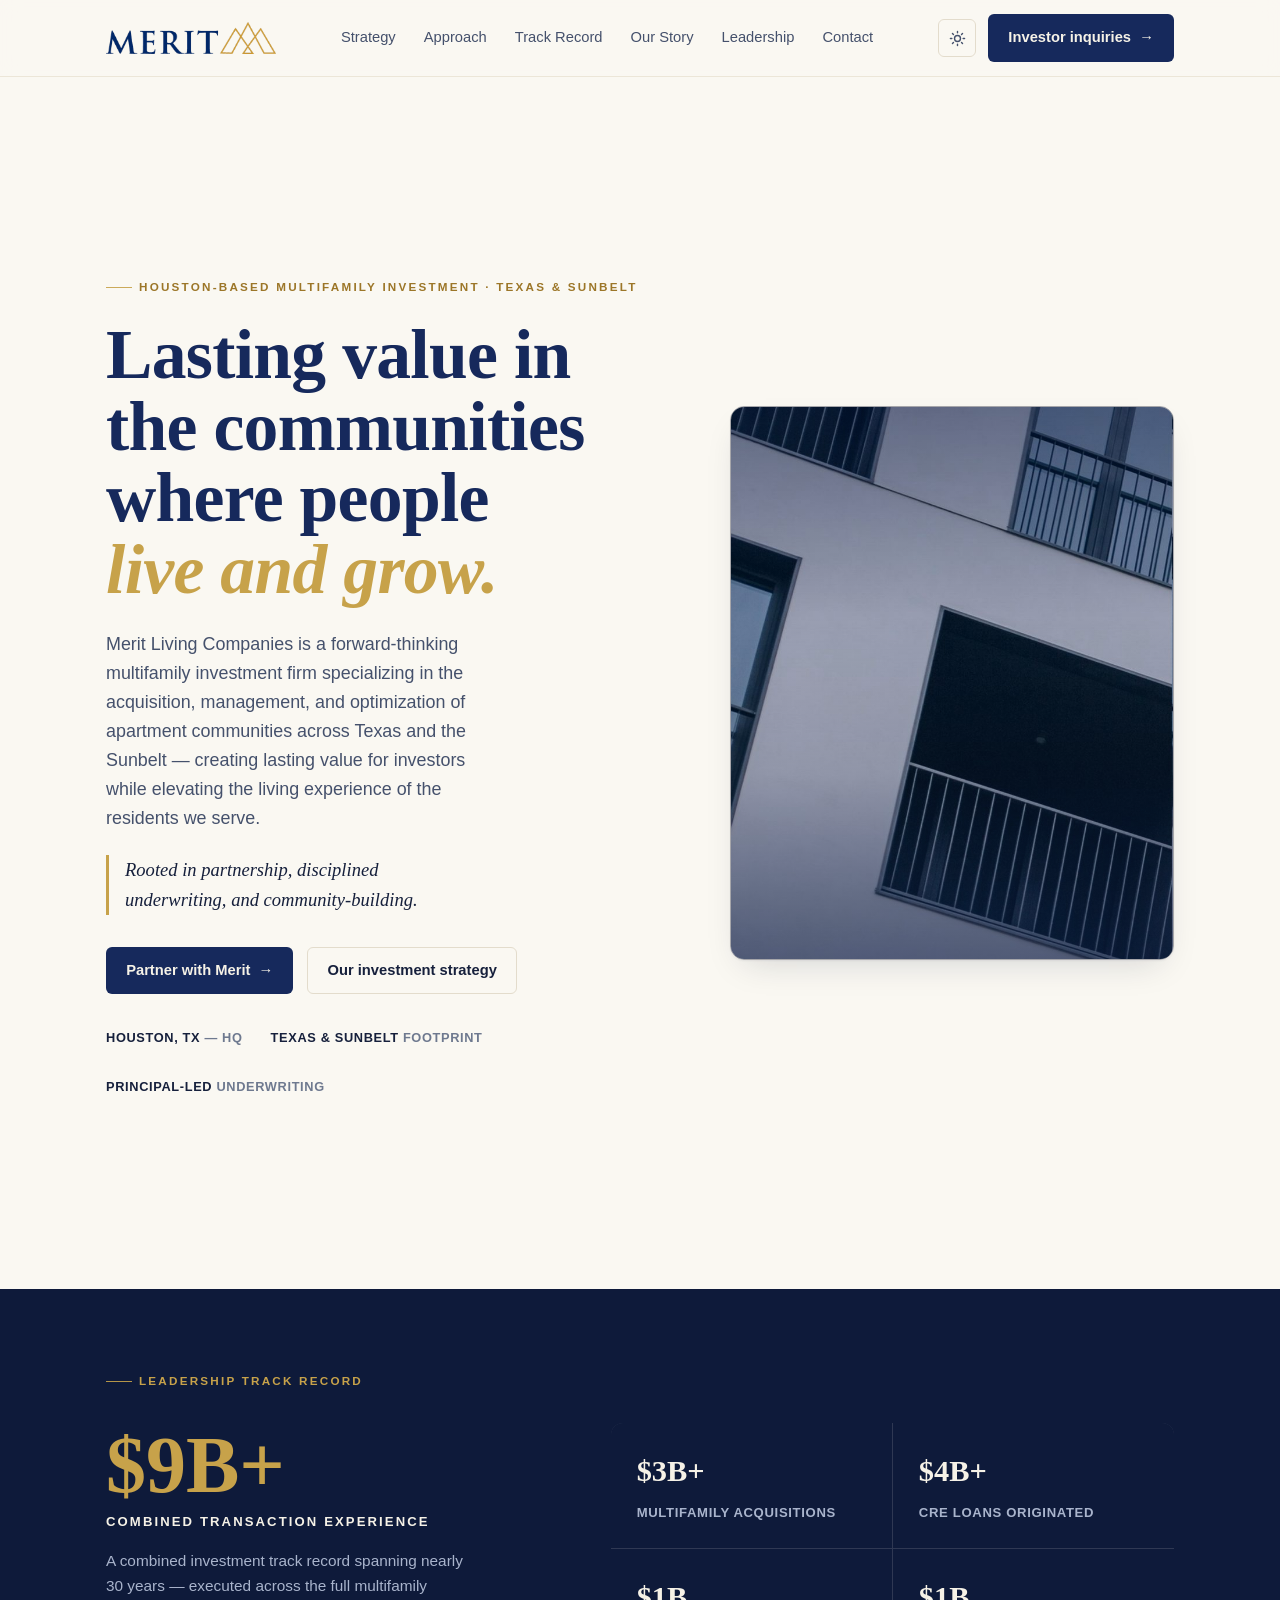
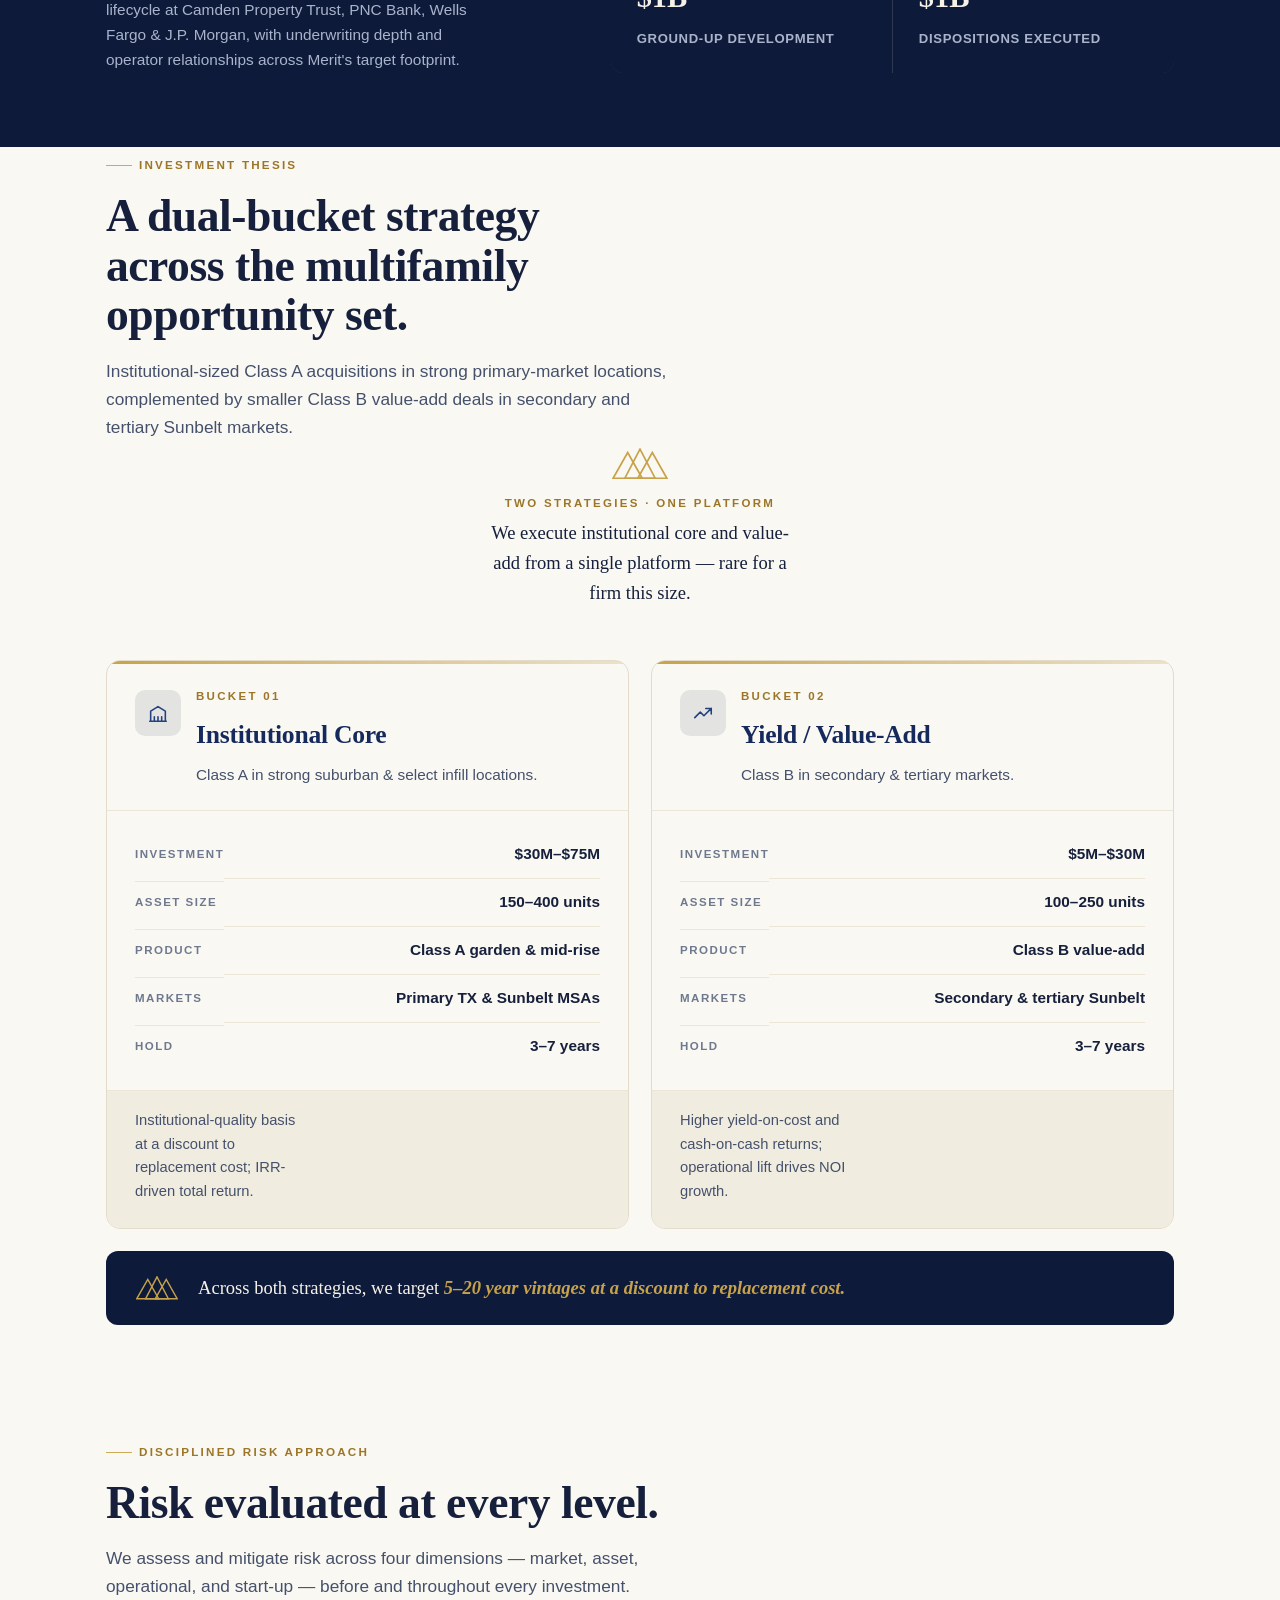
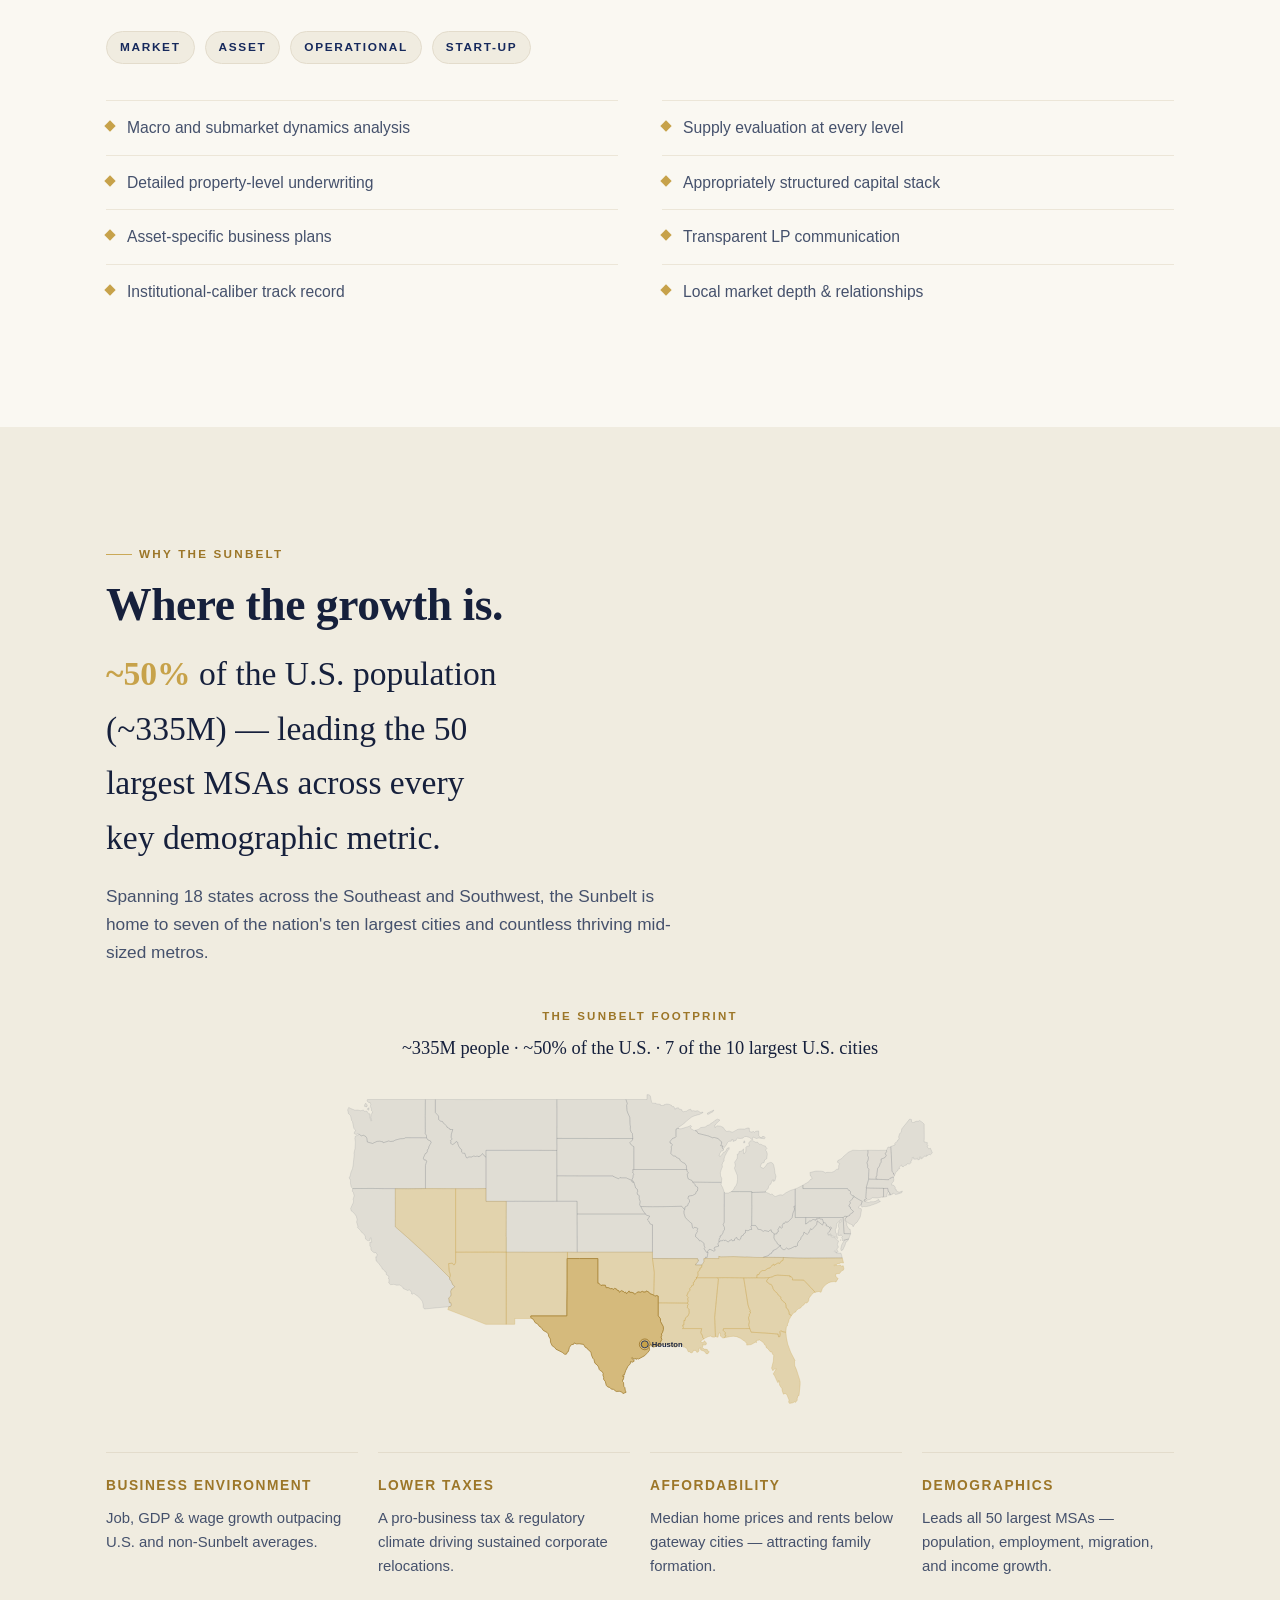
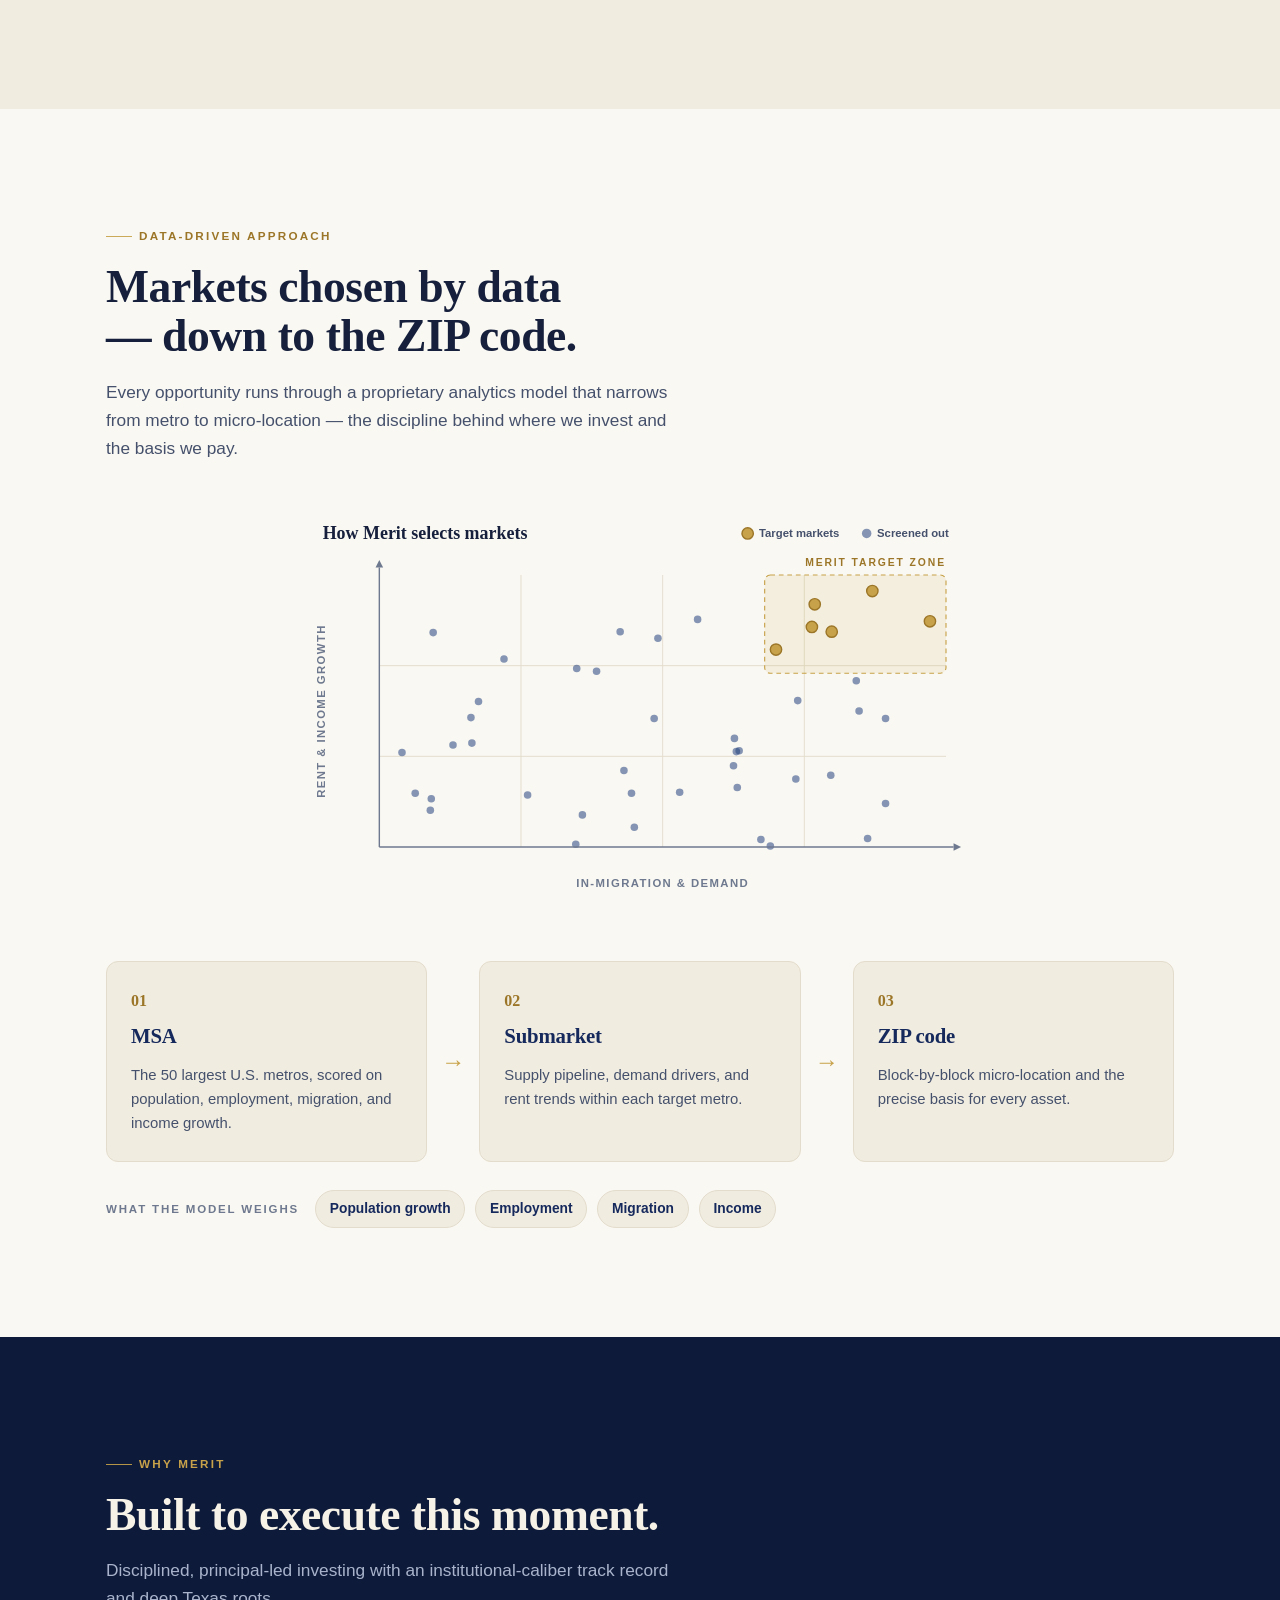
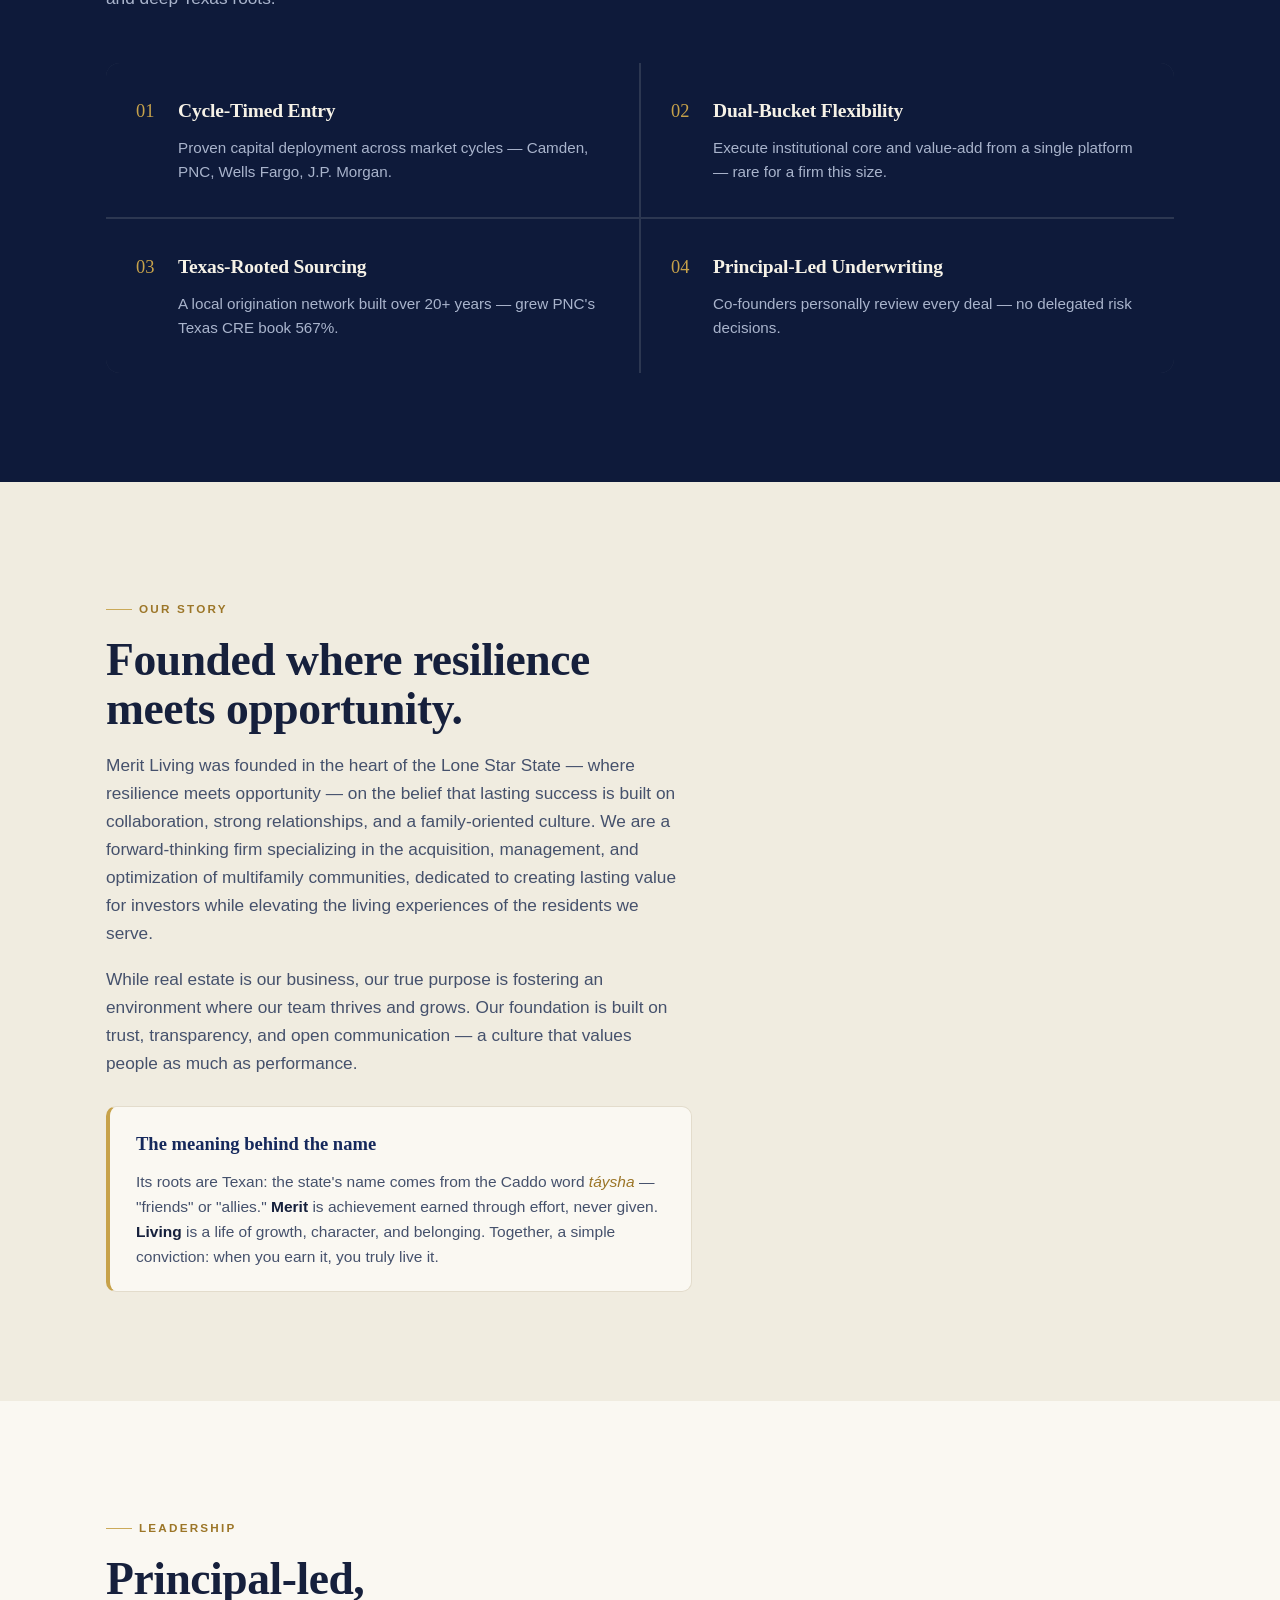
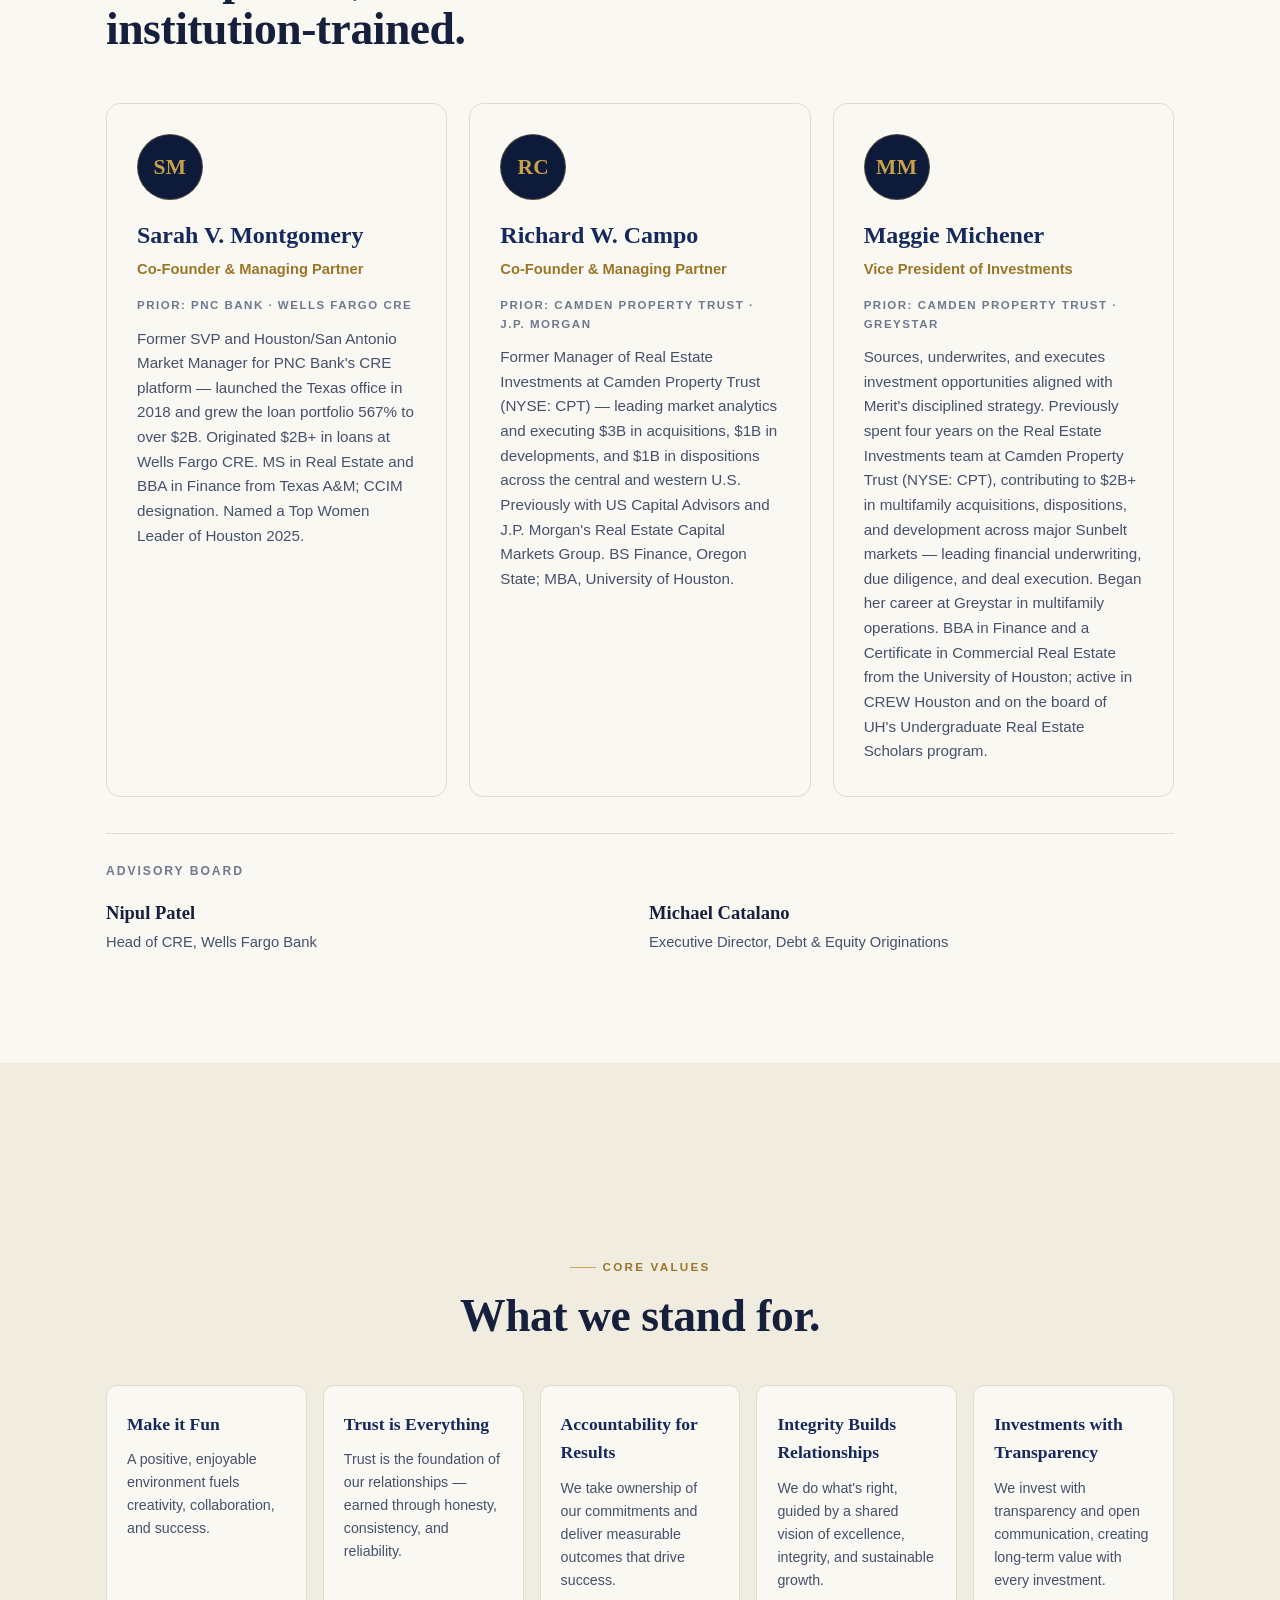
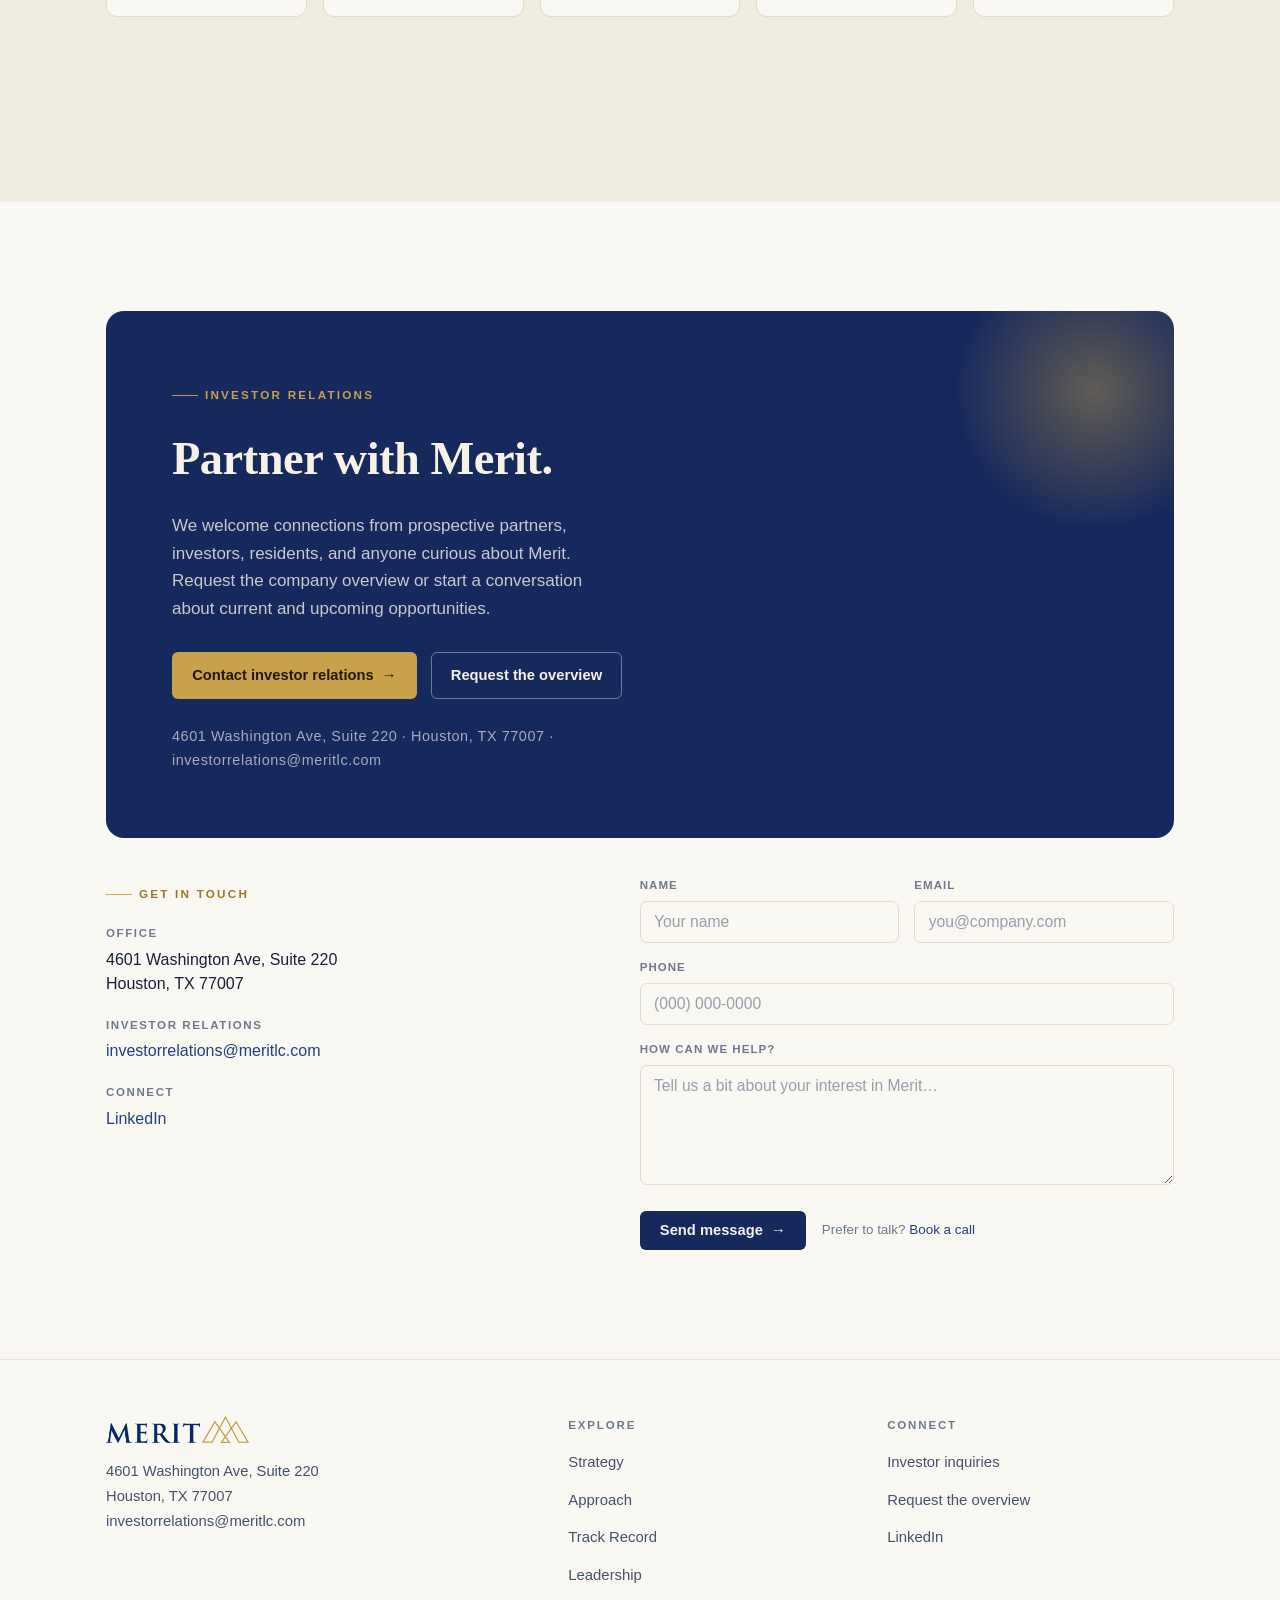
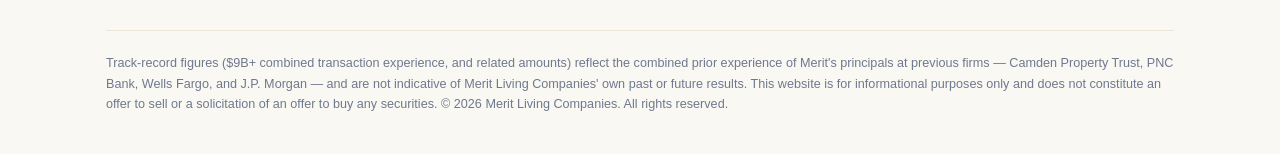
==== commit e22e5972: "Merit site: improve market scatter — add title, legend, target rings Principled dataviz pass: chart " ====
--- a/meritlc/index.html
+++ b/meritlc/index.html
@@ -504,7 +504,70 @@
       <h2>Markets chosen by data — down to the ZIP code.</h2>
       <p class="lede">Every opportunity runs through a proprietary analytics model that narrows from metro to micro-location — the discipline behind where we invest and the basis we pay.</p>
     </div>
-<div class="viz reveal"><svg class="scatter" viewBox="0 0 700 372" role="img" aria-label="Scatter plot of candidate markets by demand and growth, with Merit's target zone highlighted in the top right"><line class="sc-grid" x1="223" y1="34" x2="223" y2="308"/><line class="sc-grid" x1="366" y1="34" x2="366" y2="308"/><line class="sc-grid" x1="509" y1="34" x2="509" y2="308"/><line class="sc-grid" x1="80" y1="125" x2="652" y2="125"/><line class="sc-grid" x1="80" y1="217" x2="652" y2="217"/><rect class="sc-zone" x="470" y="34" width="182" height="116" rx="6"/><text class="sc-zlab" x="640" y="26" text-anchor="end">Merit target zone</text><circle class="sc-field" cx="299" cy="131" r="4"/><circle class="sc-field" cx="323" cy="91" r="4"/><circle class="sc-field" cx="401" cy="79" r="4"/><circle class="sc-field" cx="361" cy="97" r="4"/><circle class="sc-field" cx="154" cy="205" r="4"/><circle class="sc-field" cx="465" cy="300" r="4"/><circle class="sc-field" cx="438" cy="199" r="4"/><circle class="sc-field" cx="640" cy="85" r="4"/><circle class="sc-field" cx="279" cy="128" r="4"/><circle class="sc-field" cx="173" cy="177" r="4"/><circle class="sc-field" cx="471" cy="193" r="4"/><circle class="sc-field" cx="423" cy="94" r="4"/><circle class="sc-field" cx="132" cy="149" r="4"/><circle class="sc-field" cx="492" cy="206" r="4"/><circle class="sc-field" cx="294" cy="238" r="4"/><circle class="sc-field" cx="372" cy="175" r="4"/><circle class="sc-field" cx="550" cy="259" r="4"/><circle class="sc-field" cx="253" cy="236" r="4"/><circle class="sc-field" cx="411" cy="289" r="4"/><circle class="sc-field" cx="517" cy="172" r="4"/><circle class="sc-field" cx="116" cy="254" r="4"/><circle class="sc-field" cx="535" cy="236" r="4"/><circle class="sc-field" cx="591" cy="179" r="4"/><circle class="sc-field" cx="500" cy="240" r="4"/><circle class="sc-field" cx="440" cy="212" r="4"/><circle class="sc-field" cx="573" cy="300" r="4"/><circle class="sc-field" cx="383" cy="253" r="4"/><circle class="sc-field" cx="133" cy="259" r="4"/><circle class="sc-field" cx="475" cy="307" r="4"/><circle class="sc-field" cx="564" cy="171" r="4"/><circle class="sc-field" cx="335" cy="254" r="4"/><circle class="sc-field" cx="103" cy="213" r="4"/><circle class="sc-field" cx="206" cy="118" r="4"/><circle class="sc-field" cx="132" cy="271" r="4"/><circle class="sc-field" cx="181" cy="161" r="4"/><circle class="sc-field" cx="337" cy="288" r="4"/><circle class="sc-field" cx="147" cy="210" r="4"/><circle class="sc-field" cx="424" cy="290" r="4"/><circle class="sc-target" cx="526" cy="100" r="5.5"/><circle class="sc-target" cx="545" cy="105" r="5.5"/><circle class="sc-target" cx="584" cy="58" r="5.5"/><circle class="sc-target" cx="492" cy="126" r="5.5"/><circle class="sc-target" cx="529" cy="73" r="5.5"/><circle class="sc-target" cx="639" cy="93" r="5.5"/><line class="sc-axis" x1="80" y1="308" x2="660" y2="308"/><line class="sc-axis" x1="80" y1="308" x2="80" y2="26"/><polygon class="sc-axf" points="660,304 668,308 660,312"/><polygon class="sc-axf" points="76,26 80,18 84,26"/><text class="sc-lab" x="366" y="352" text-anchor="middle">In-migration &amp; demand</text><text class="sc-lab" x="-186" y="24" transform="rotate(-90)" text-anchor="middle">Rent &amp; income growth</text></svg></div>
+<div class="viz reveal"><svg class="scatter" viewBox="0 0 720 430" role="img" aria-label="How Merit selects markets scatter plot with Merit target zone highlighted">
+<text x="24" y="34" style="fill:var(--ink);font:700 19px Georgia,'Times New Roman',serif">How Merit selects markets</text>
+<circle cx="474" cy="28" r="6" style="fill:var(--accent-br);stroke:var(--accent);stroke-width:1.5"/>
+<text x="486" y="32" style="fill:var(--ink-soft);font:600 12px Arial,Helvetica,sans-serif">Target markets</text>
+<circle cx="600" cy="28" r="5" style="fill:color-mix(in srgb, var(--brand-2) 55%, transparent)"/>
+<text x="611" y="32" style="fill:var(--ink-soft);font:600 12px Arial,Helvetica,sans-serif">Screened out</text>
+<line x1="234" y1="72" x2="234" y2="360" style="stroke:var(--line);stroke-width:1"/>
+<line x1="384" y1="72" x2="384" y2="360" style="stroke:var(--line);stroke-width:1"/>
+<line x1="534" y1="72" x2="534" y2="360" style="stroke:var(--line);stroke-width:1"/>
+<line x1="84" y1="168" x2="684" y2="168" style="stroke:var(--line);stroke-width:1"/>
+<line x1="84" y1="264" x2="684" y2="264" style="stroke:var(--line);stroke-width:1"/>
+<rect x="492" y="72" width="192" height="104" rx="6" style="fill:color-mix(in srgb, var(--accent-br) 12%, transparent);stroke:var(--accent-br);stroke-width:1.2;stroke-dasharray:5 4"/>
+<text x="684" y="63" text-anchor="end" style="fill:var(--accent);font:700 11px Arial,Helvetica,sans-serif;letter-spacing:2px">MERIT TARGET ZONE</text>
+<circle cx="314" cy="174" r="4" style="fill:color-mix(in srgb, var(--brand-2) 55%, transparent)"/>
+<circle cx="339" cy="132" r="4" style="fill:color-mix(in srgb, var(--brand-2) 55%, transparent)"/>
+<circle cx="421" cy="119" r="4" style="fill:color-mix(in srgb, var(--brand-2) 55%, transparent)"/>
+<circle cx="379" cy="139" r="4" style="fill:color-mix(in srgb, var(--brand-2) 55%, transparent)"/>
+<circle cx="162" cy="252" r="4" style="fill:color-mix(in srgb, var(--brand-2) 55%, transparent)"/>
+<circle cx="488" cy="352" r="4" style="fill:color-mix(in srgb, var(--brand-2) 55%, transparent)"/>
+<circle cx="460" cy="245" r="4" style="fill:color-mix(in srgb, var(--brand-2) 55%, transparent)"/>
+<circle cx="293" cy="171" r="4" style="fill:color-mix(in srgb, var(--brand-2) 55%, transparent)"/>
+<circle cx="181" cy="223" r="4" style="fill:color-mix(in srgb, var(--brand-2) 55%, transparent)"/>
+<circle cx="589" cy="184" r="4" style="fill:color-mix(in srgb, var(--brand-2) 55%, transparent)"/>
+<circle cx="463" cy="297" r="4" style="fill:color-mix(in srgb, var(--brand-2) 55%, transparent)"/>
+<circle cx="343" cy="279" r="4" style="fill:color-mix(in srgb, var(--brand-2) 55%, transparent)"/>
+<circle cx="141" cy="133" r="4" style="fill:color-mix(in srgb, var(--brand-2) 55%, transparent)"/>
+<circle cx="241" cy="305" r="4" style="fill:color-mix(in srgb, var(--brand-2) 55%, transparent)"/>
+<circle cx="375" cy="224" r="4" style="fill:color-mix(in srgb, var(--brand-2) 55%, transparent)"/>
+<circle cx="465" cy="258" r="4" style="fill:color-mix(in srgb, var(--brand-2) 55%, transparent)"/>
+<circle cx="299" cy="326" r="4" style="fill:color-mix(in srgb, var(--brand-2) 55%, transparent)"/>
+<circle cx="527" cy="205" r="4" style="fill:color-mix(in srgb, var(--brand-2) 55%, transparent)"/>
+<circle cx="459" cy="274" r="4" style="fill:color-mix(in srgb, var(--brand-2) 55%, transparent)"/>
+<circle cx="620" cy="314" r="4" style="fill:color-mix(in srgb, var(--brand-2) 55%, transparent)"/>
+<circle cx="292" cy="357" r="4" style="fill:color-mix(in srgb, var(--brand-2) 55%, transparent)"/>
+<circle cx="182" cy="250" r="4" style="fill:color-mix(in srgb, var(--brand-2) 55%, transparent)"/>
+<circle cx="122" cy="303" r="4" style="fill:color-mix(in srgb, var(--brand-2) 55%, transparent)"/>
+<circle cx="562" cy="284" r="4" style="fill:color-mix(in srgb, var(--brand-2) 55%, transparent)"/>
+<circle cx="620" cy="224" r="4" style="fill:color-mix(in srgb, var(--brand-2) 55%, transparent)"/>
+<circle cx="525" cy="288" r="4" style="fill:color-mix(in srgb, var(--brand-2) 55%, transparent)"/>
+<circle cx="462" cy="259" r="4" style="fill:color-mix(in srgb, var(--brand-2) 55%, transparent)"/>
+<circle cx="601" cy="351" r="4" style="fill:color-mix(in srgb, var(--brand-2) 55%, transparent)"/>
+<circle cx="402" cy="302" r="4" style="fill:color-mix(in srgb, var(--brand-2) 55%, transparent)"/>
+<circle cx="139" cy="309" r="4" style="fill:color-mix(in srgb, var(--brand-2) 55%, transparent)"/>
+<circle cx="498" cy="359" r="4" style="fill:color-mix(in srgb, var(--brand-2) 55%, transparent)"/>
+<circle cx="592" cy="216" r="4" style="fill:color-mix(in srgb, var(--brand-2) 55%, transparent)"/>
+<circle cx="351" cy="303" r="4" style="fill:color-mix(in srgb, var(--brand-2) 55%, transparent)"/>
+<circle cx="108" cy="260" r="4" style="fill:color-mix(in srgb, var(--brand-2) 55%, transparent)"/>
+<circle cx="216" cy="161" r="4" style="fill:color-mix(in srgb, var(--brand-2) 55%, transparent)"/>
+<circle cx="138" cy="321" r="4" style="fill:color-mix(in srgb, var(--brand-2) 55%, transparent)"/>
+<circle cx="189" cy="206" r="4" style="fill:color-mix(in srgb, var(--brand-2) 55%, transparent)"/>
+<circle cx="354" cy="339" r="4" style="fill:color-mix(in srgb, var(--brand-2) 55%, transparent)"/>
+<circle cx="542" cy="127" r="6" style="fill:var(--accent-br);stroke:var(--accent);stroke-width:1.5"/>
+<circle cx="563" cy="132" r="6" style="fill:var(--accent-br);stroke:var(--accent);stroke-width:1.5"/>
+<circle cx="606" cy="89" r="6" style="fill:var(--accent-br);stroke:var(--accent);stroke-width:1.5"/>
+<circle cx="504" cy="151" r="6" style="fill:var(--accent-br);stroke:var(--accent);stroke-width:1.5"/>
+<circle cx="545" cy="103" r="6" style="fill:var(--accent-br);stroke:var(--accent);stroke-width:1.5"/>
+<circle cx="667" cy="121" r="6" style="fill:var(--accent-br);stroke:var(--accent);stroke-width:1.5"/>
+<line x1="84" y1="360" x2="692" y2="360" style="stroke:var(--ink-mute);stroke-width:1.5"/>
+<line x1="84" y1="360" x2="84" y2="64" style="stroke:var(--ink-mute);stroke-width:1.5"/>
+<polygon points="692,356 700,360 692,364" style="fill:var(--ink-mute)"/>
+<polygon points="80,64 84,56 88,64" style="fill:var(--ink-mute)"/>
+<text x="384" y="402" text-anchor="middle" style="fill:var(--ink-mute);font:700 12px Arial,Helvetica,sans-serif;letter-spacing:1.5px">IN-MIGRATION &amp; DEMAND</text>
+<text x="-216" y="26" transform="rotate(-90)" text-anchor="middle" style="fill:var(--ink-mute);font:700 12px Arial,Helvetica,sans-serif;letter-spacing:1.5px">RENT &amp; INCOME GROWTH</text>
+</svg></div>
     <div class="tiers reveal">
       <div class="tier"><div class="lvl">01</div><h3>MSA</h3><p>The 50 largest U.S. metros, scored on population, employment, migration, and income growth.</p></div>
       <div class="tier-arrow" aria-hidden="true">&rarr;</div>
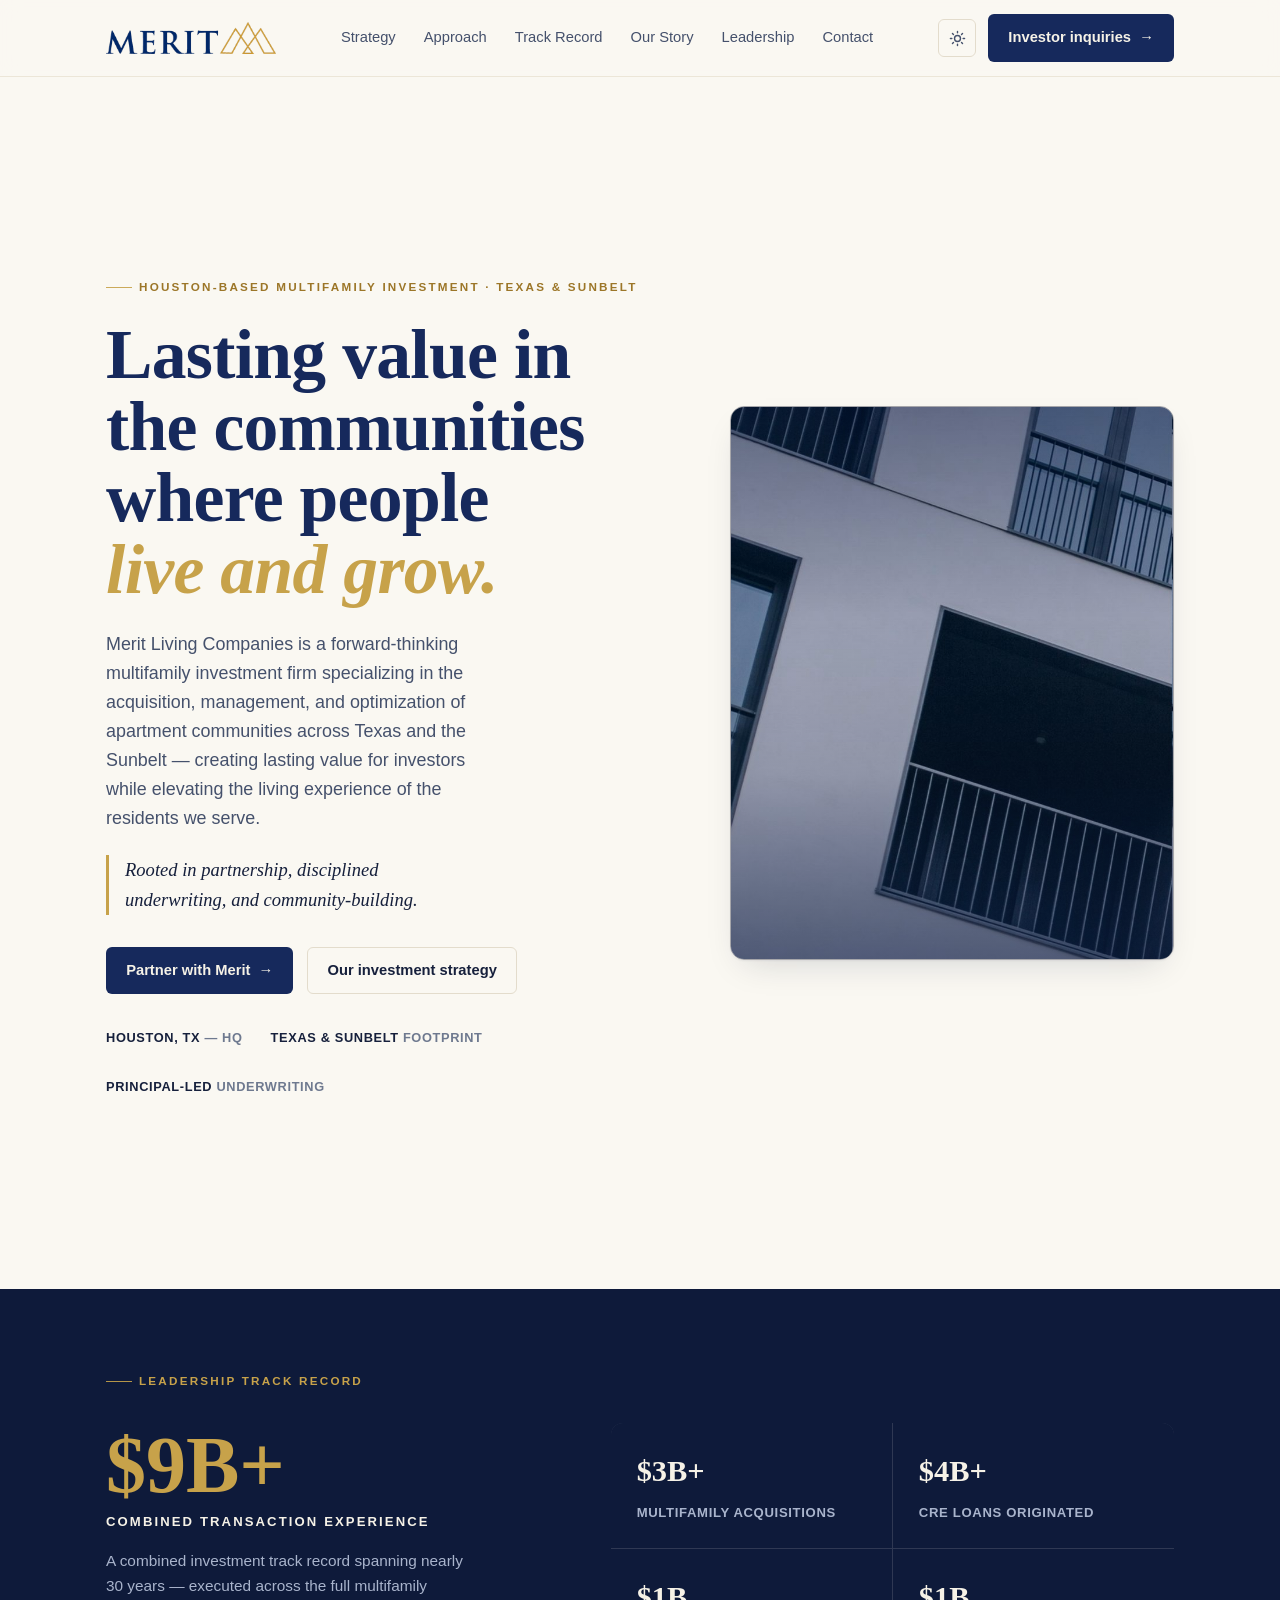
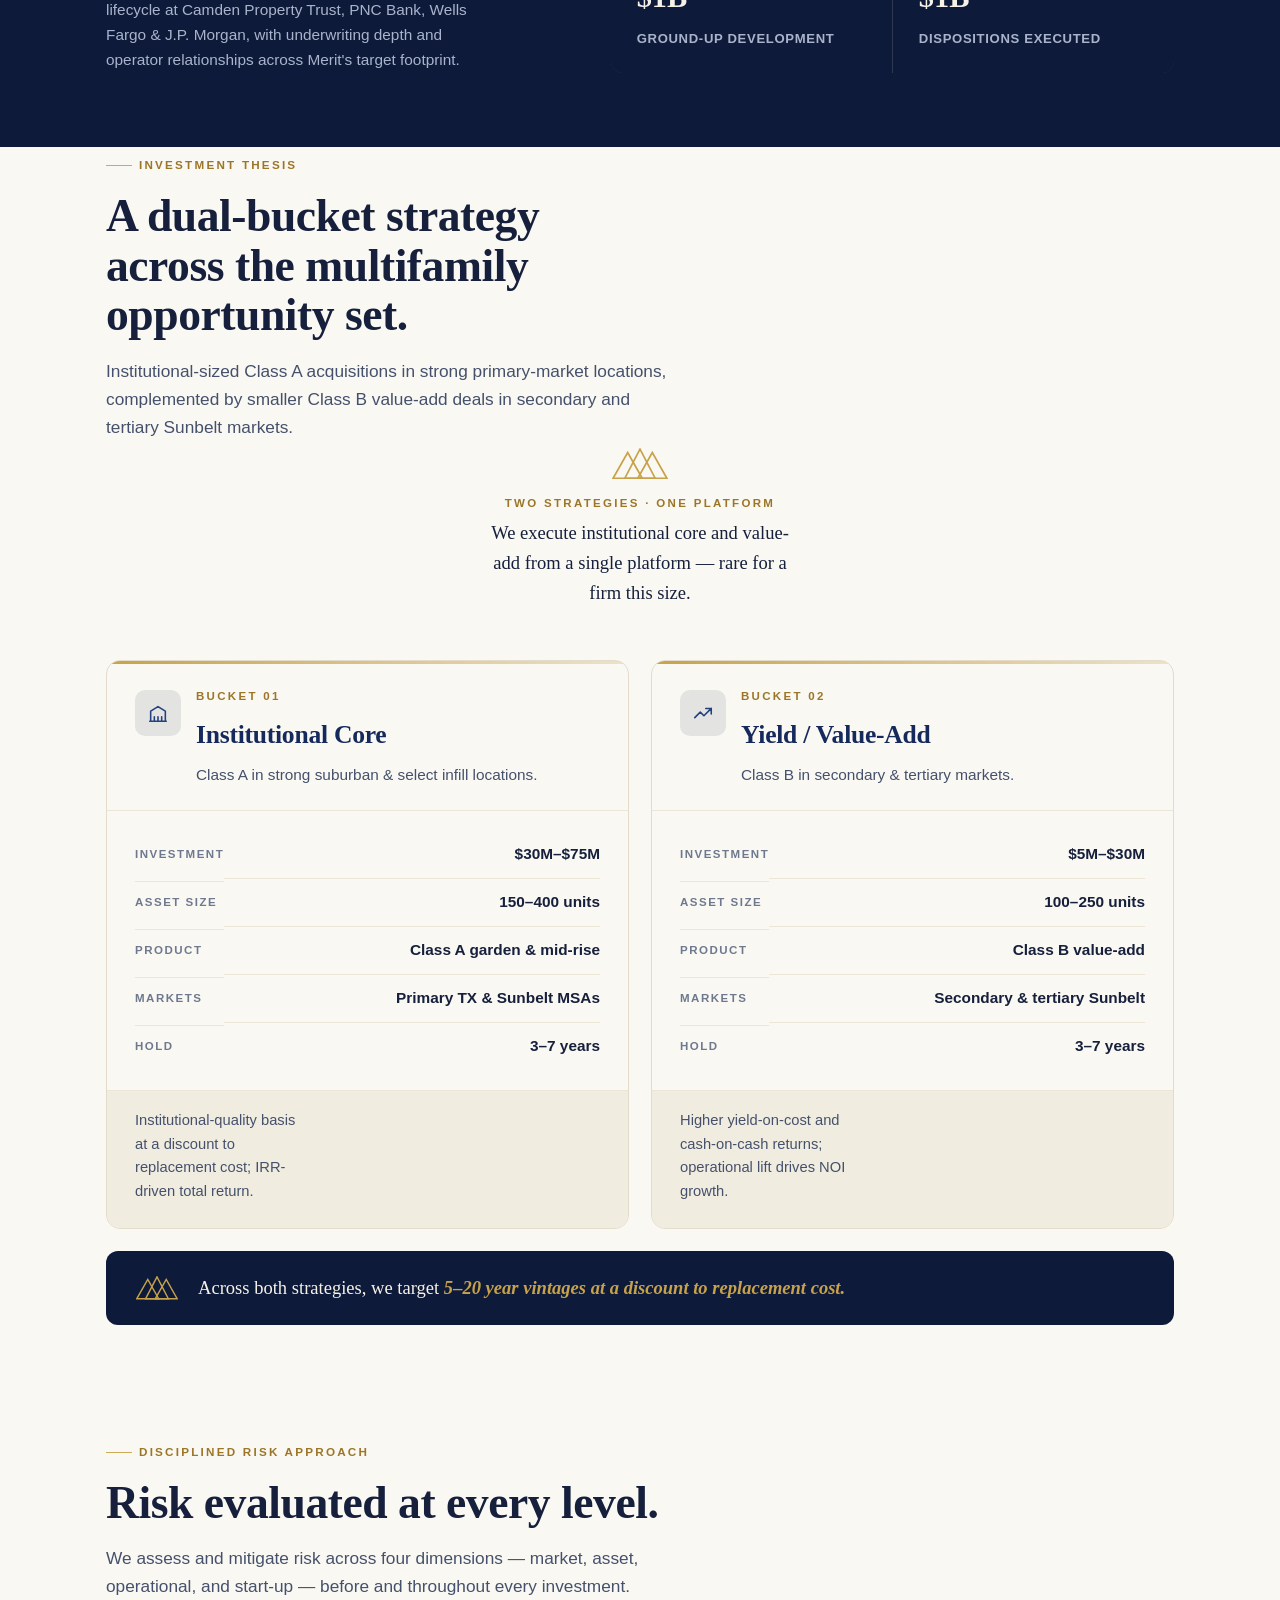
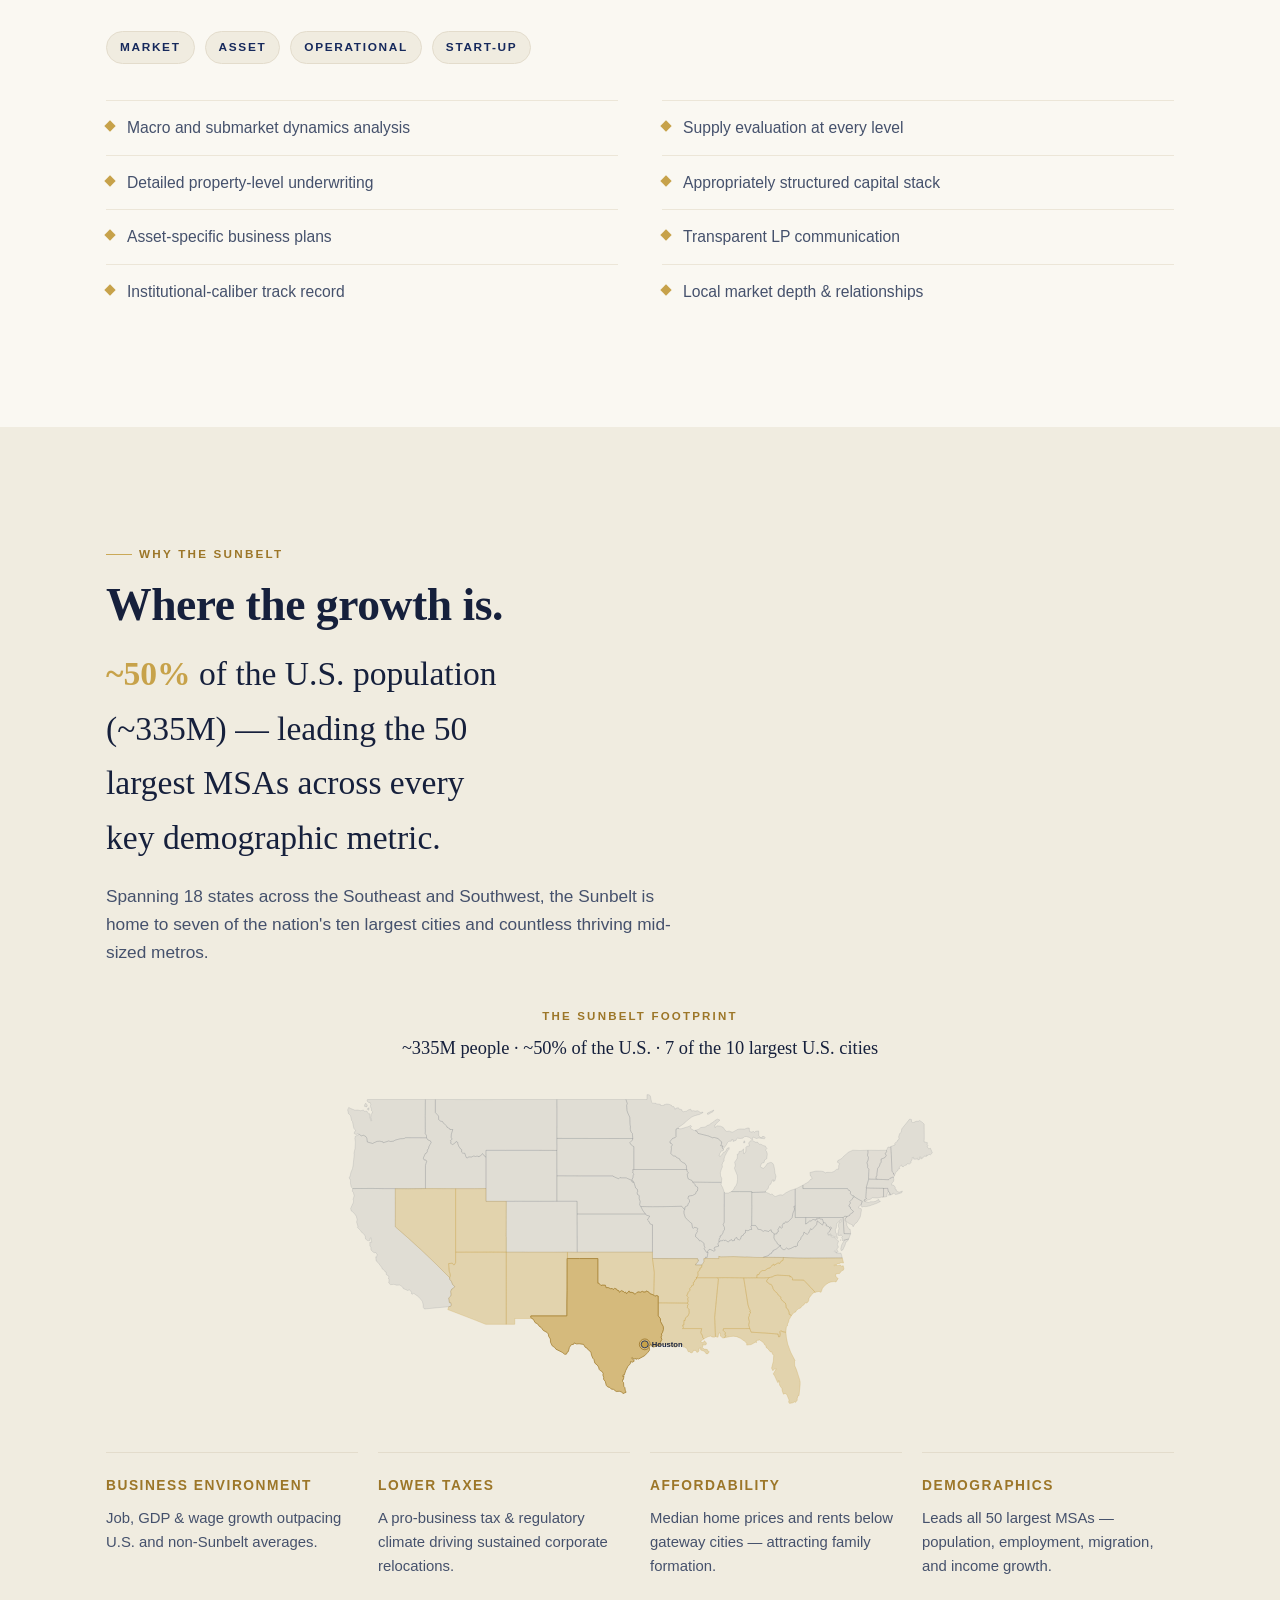
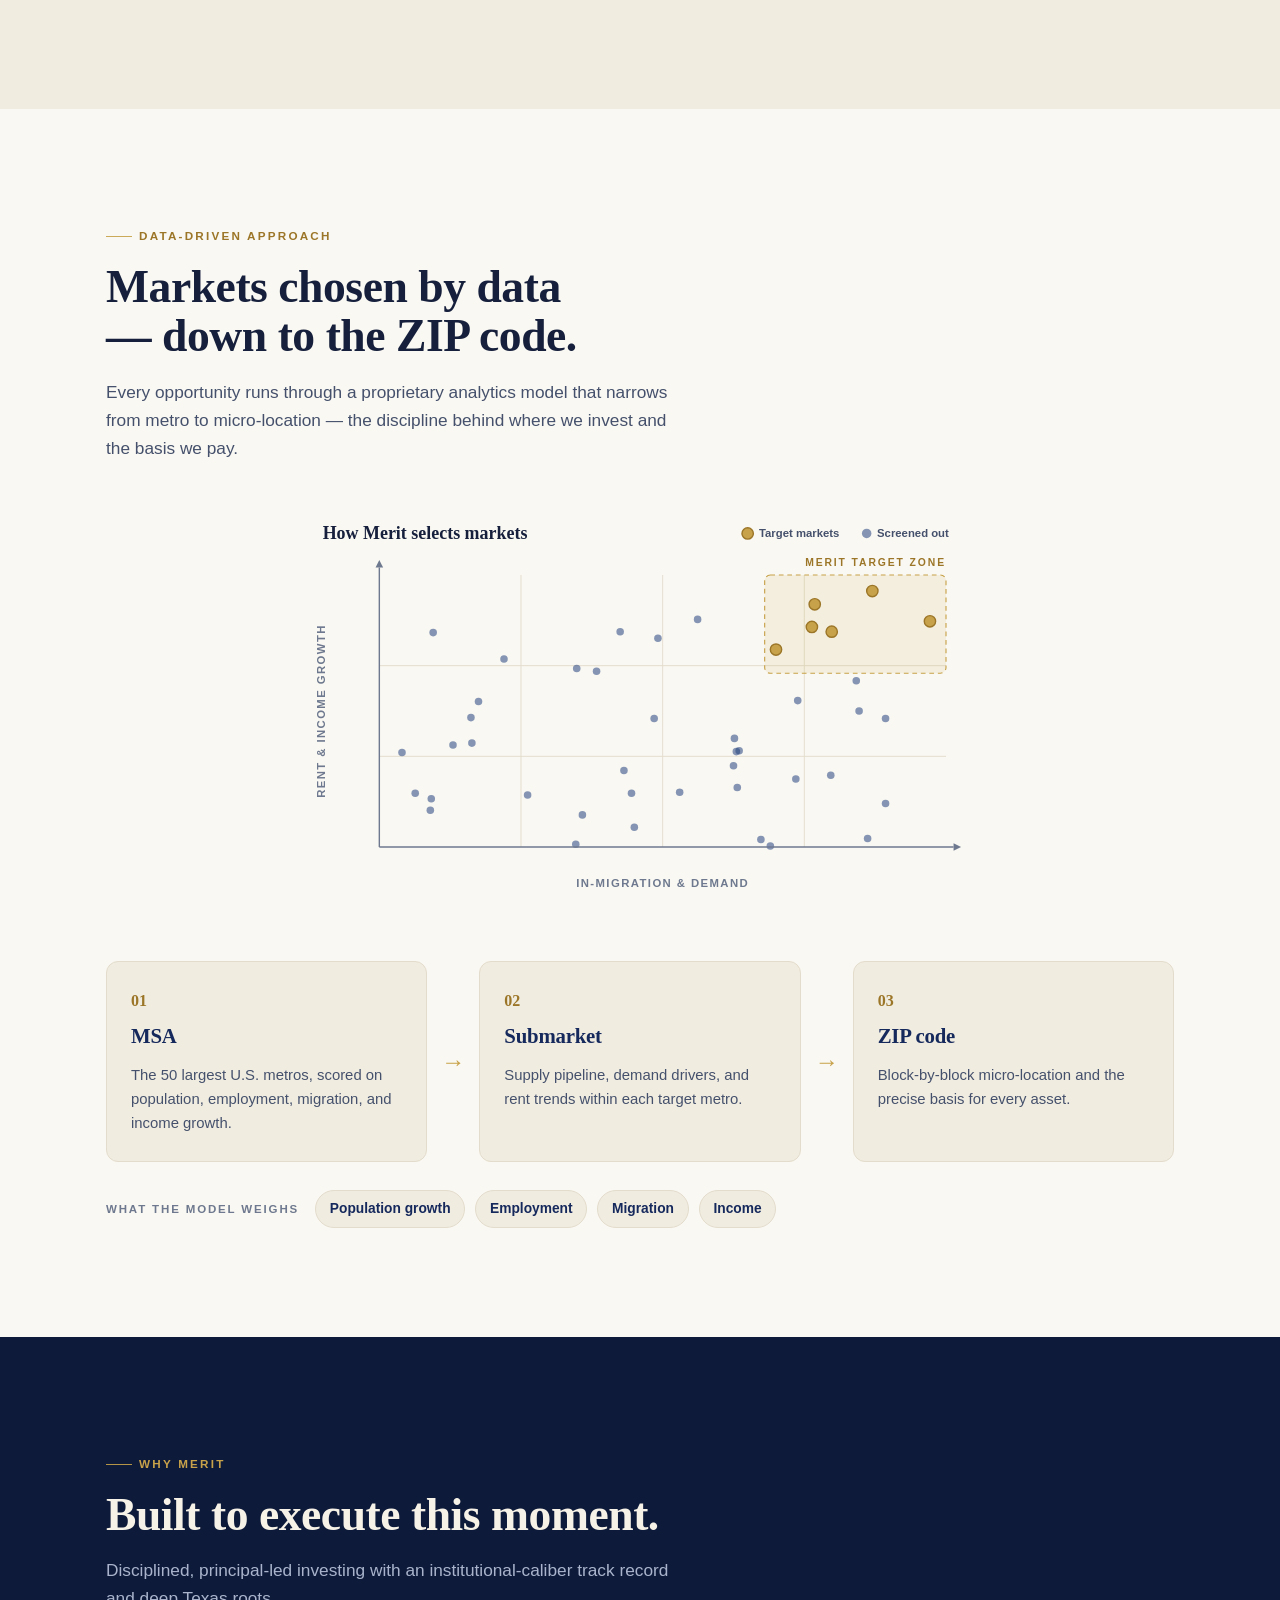
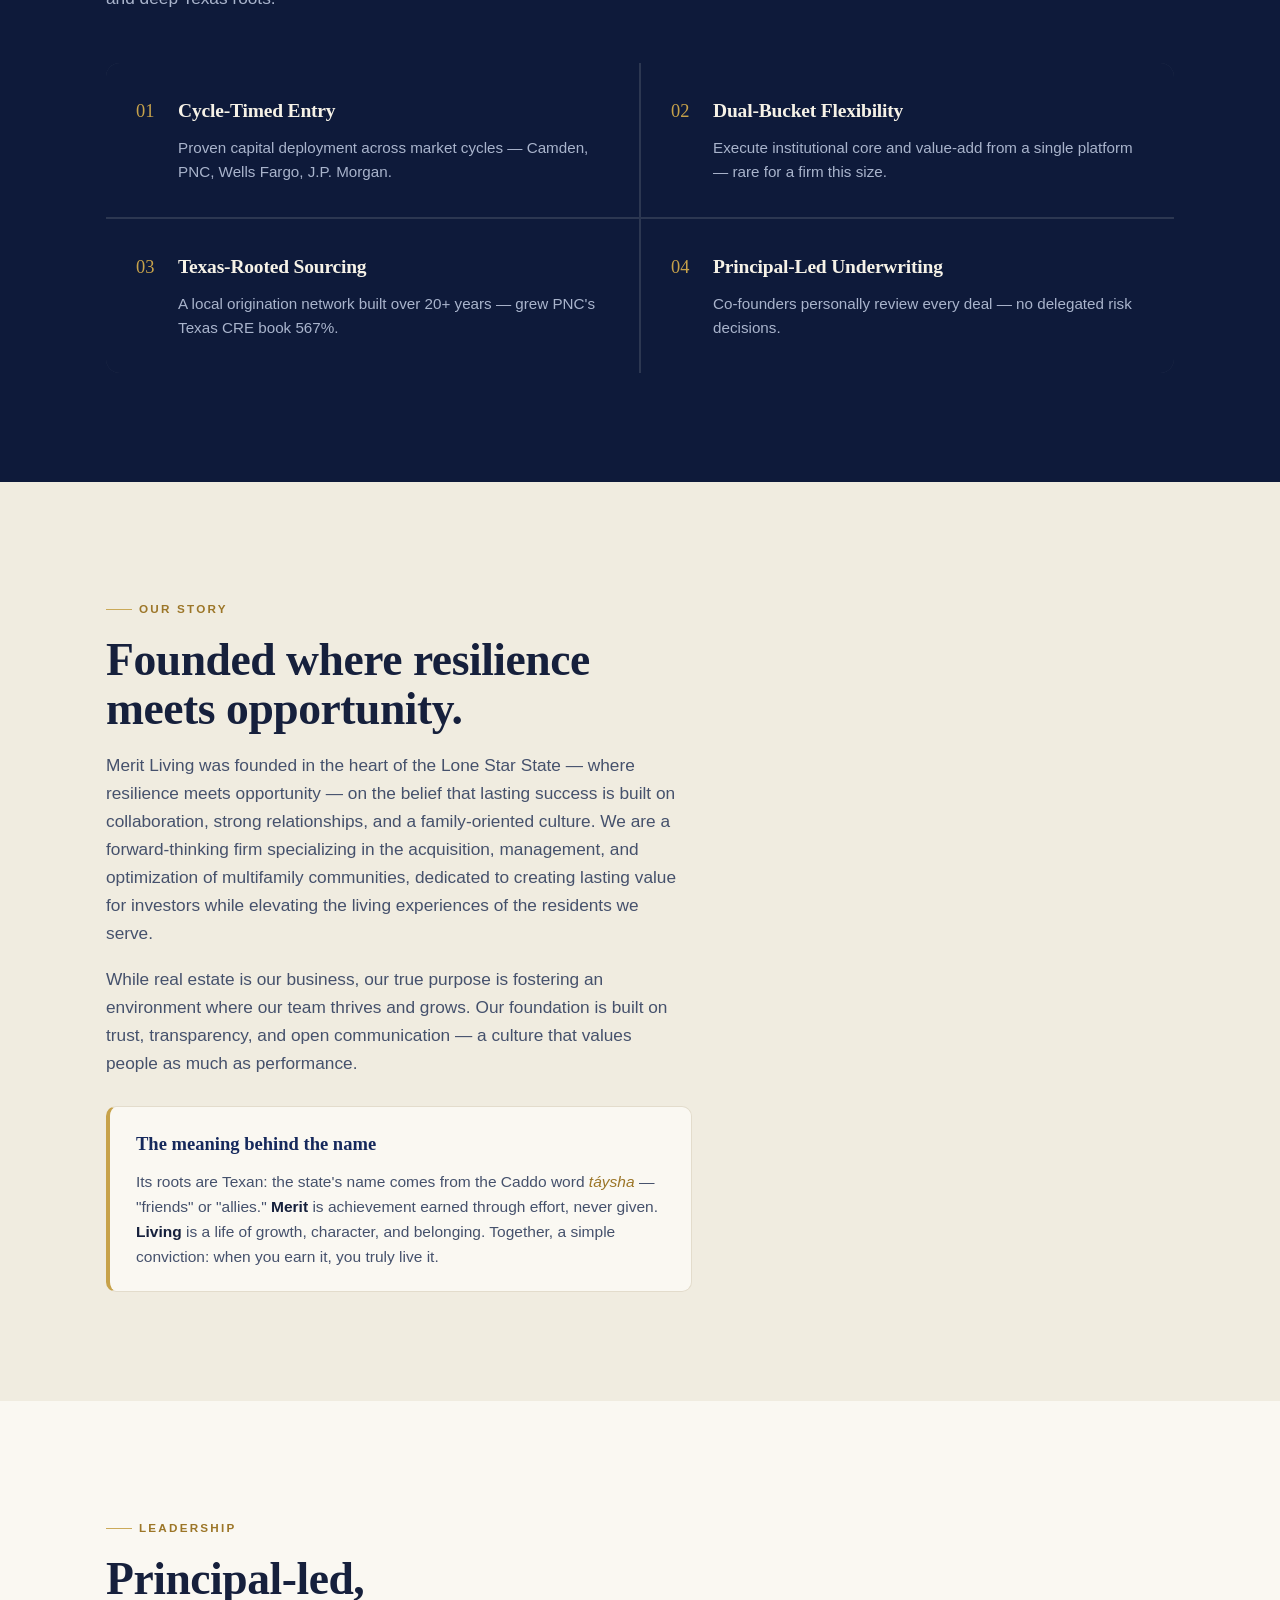
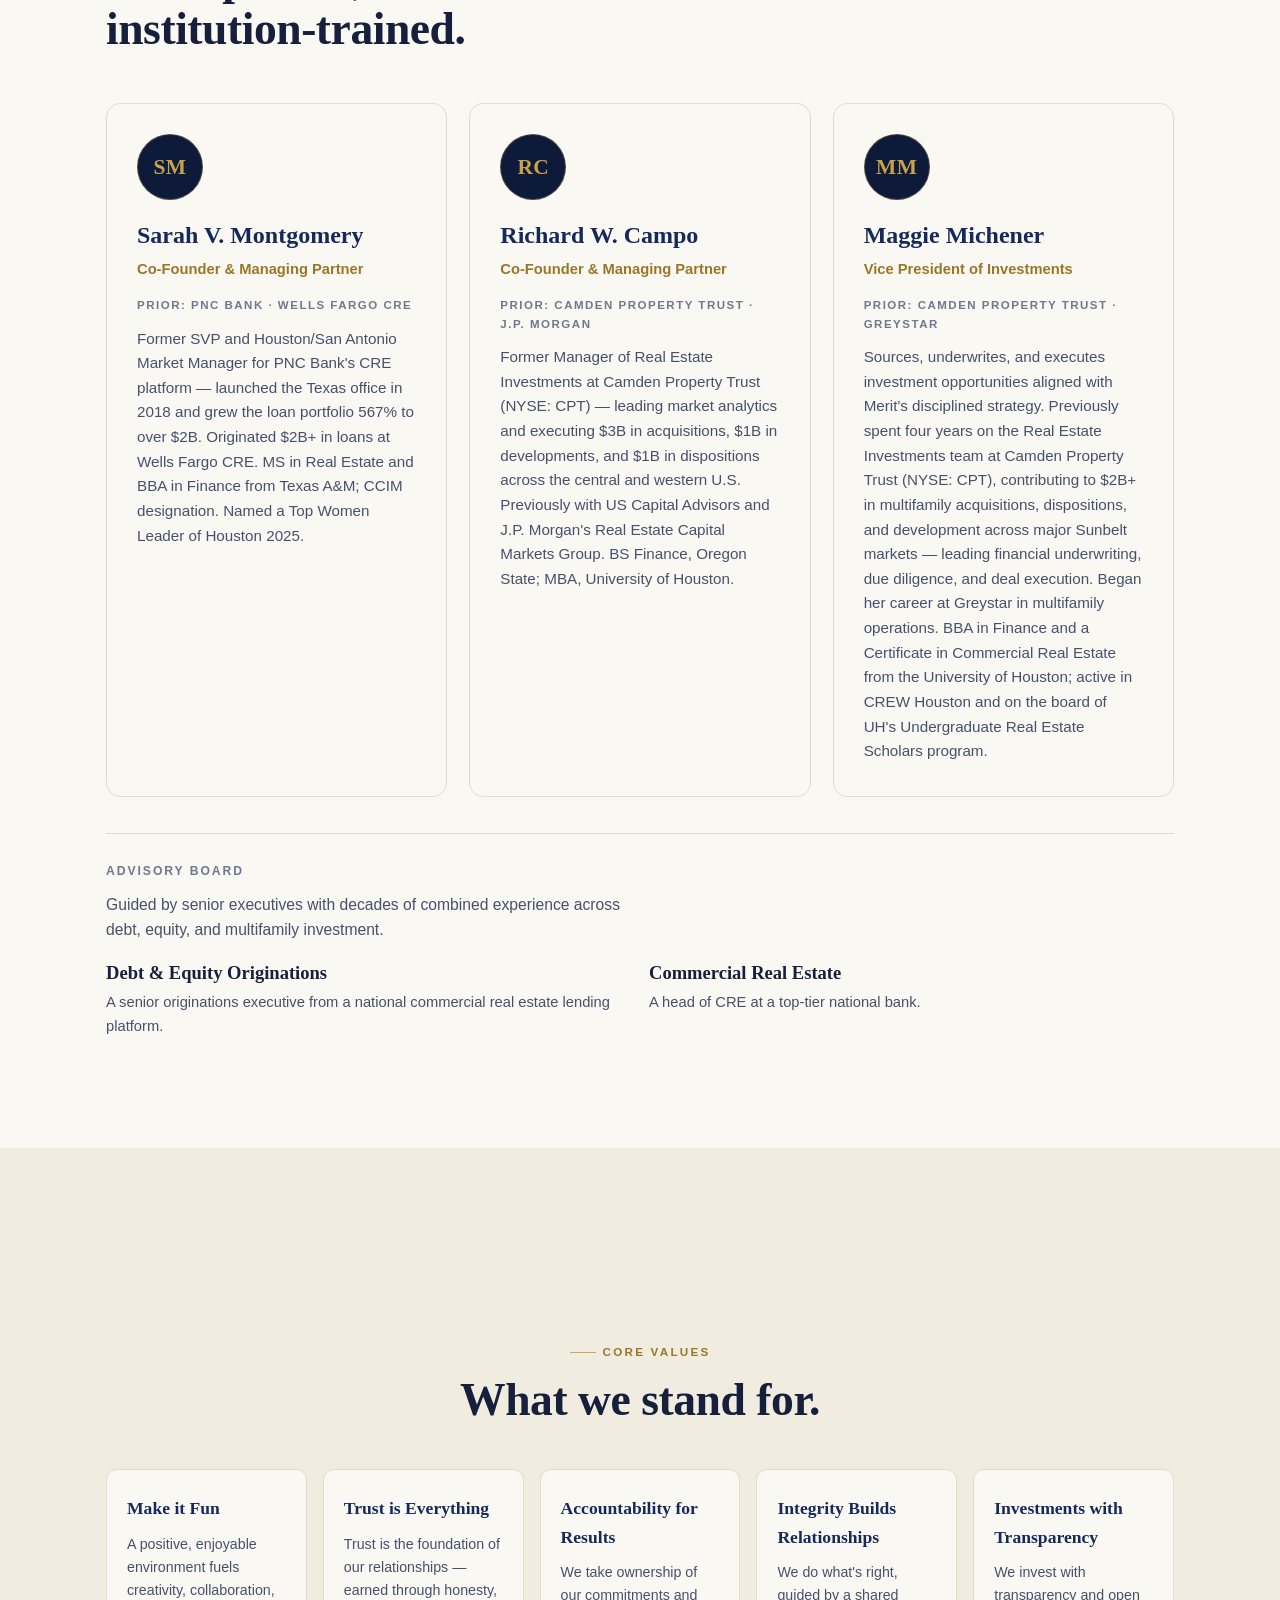
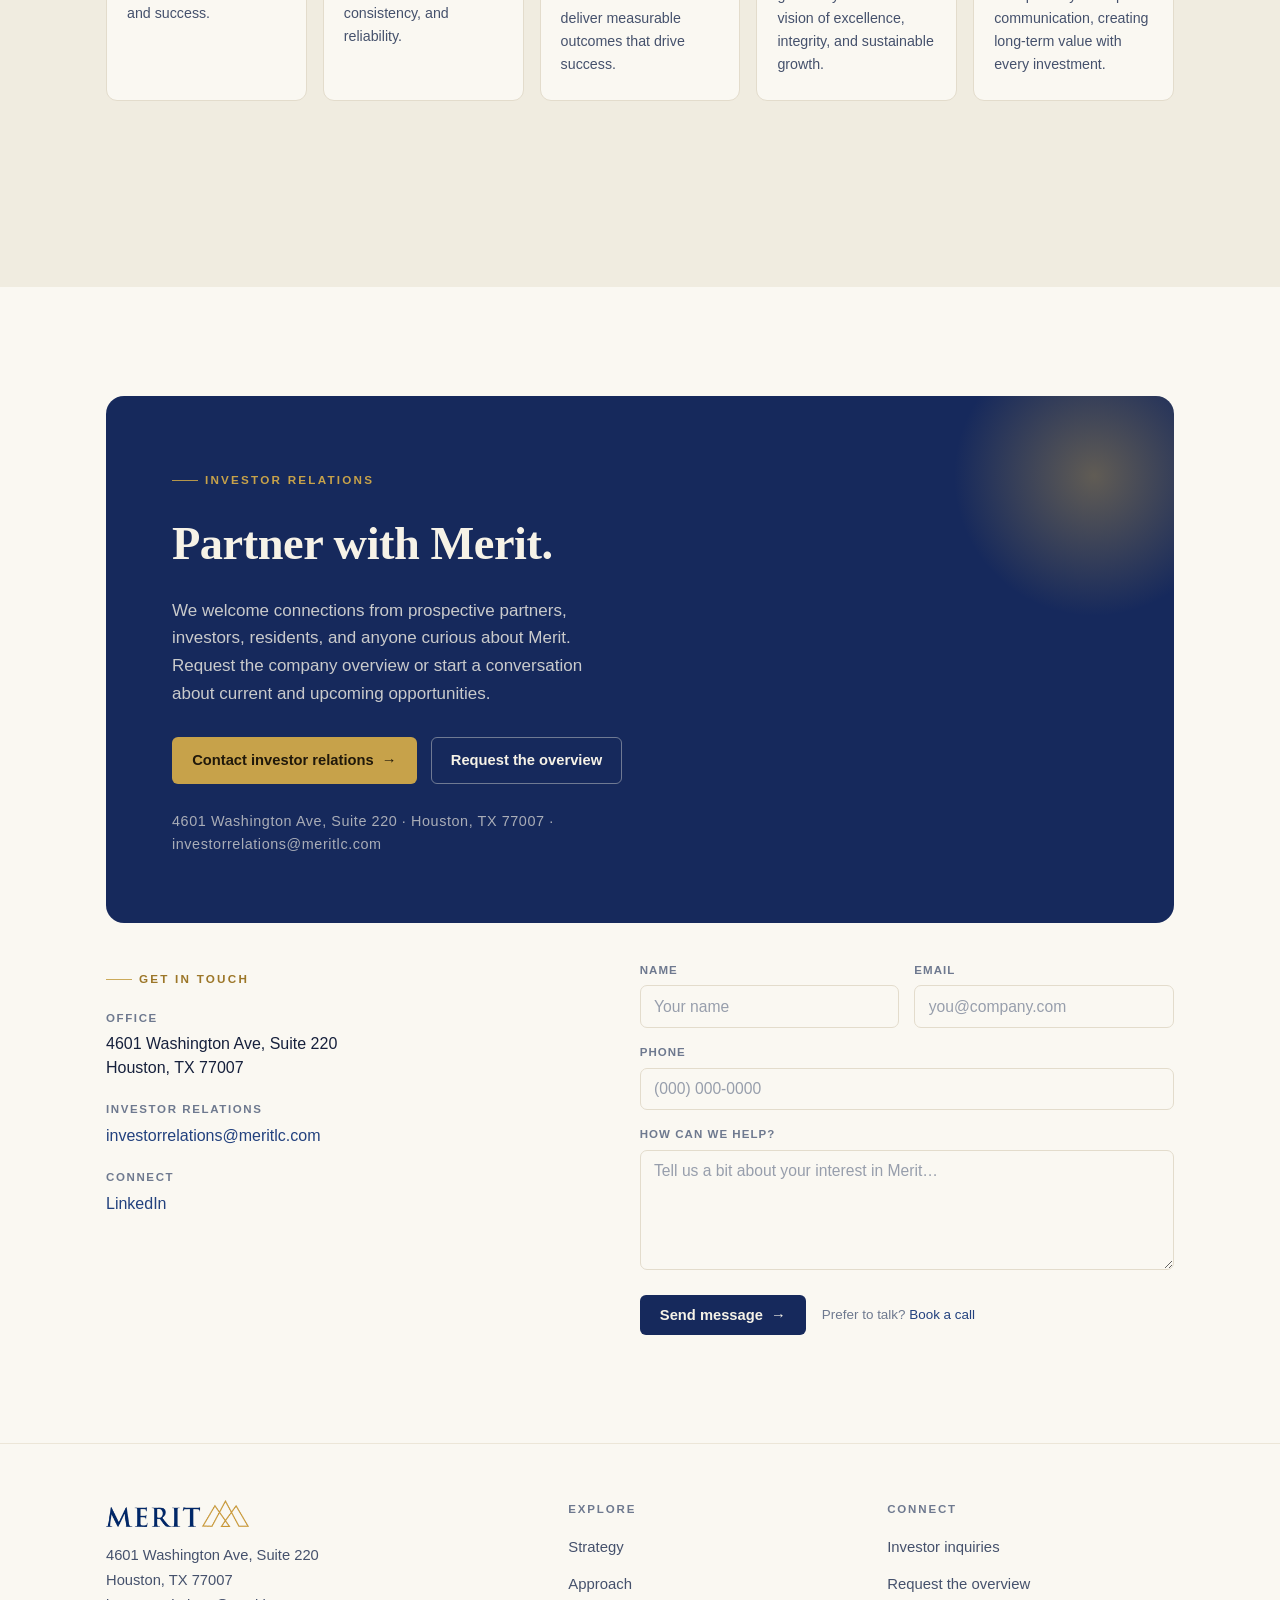
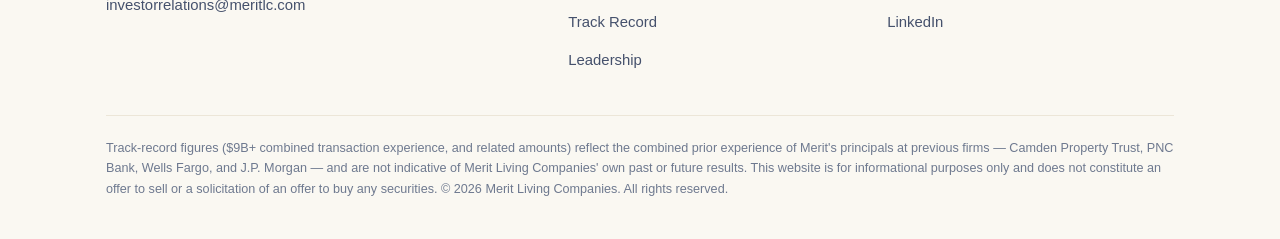
==== commit 475ccc67: "Merit site: anonymize advisory board as expertise seats (no names) Co-Authored-By: Claude Opus 4.8 <" ====
--- a/meritlc/index.html
+++ b/meritlc/index.html
@@ -197,6 +197,7 @@
   @media (max-width:980px){ .leaders{ grid-template-columns:1fr; max-width:640px; } }
   .advisory { margin-top:36px; border-top:1px solid var(--line); padding-top:28px; }
   .advisory .h { font-size:.76rem; letter-spacing:.16em; text-transform:uppercase; color:var(--ink-mute); font-weight:700; }
+  .advisory .adv-intro { color:var(--ink-soft); font-size:.98rem; margin:10px 0 4px; max-width:62ch; }
   .adv-grid { margin-top:16px; display:grid; grid-template-columns:repeat(2,1fr); gap:18px; }
   .adv { display:flex; flex-direction:column; }
   .adv .an { font-family:var(--serif); font-size:1.16rem; color:var(--ink); font-weight:600; }
@@ -644,9 +645,10 @@
     </div>
     <div class="advisory reveal">
       <div class="h">Advisory Board</div>
+      <p class="adv-intro">Guided by senior executives with decades of combined experience across debt, equity, and multifamily investment.</p>
       <div class="adv-grid">
-        <div class="adv"><span class="an">Nipul Patel</span><span class="ar">Head of CRE, Wells Fargo Bank</span></div>
-        <div class="adv"><span class="an">Michael Catalano</span><span class="ar">Executive Director, Debt &amp; Equity Originations</span></div>
+        <div class="adv"><span class="an">Debt &amp; Equity Originations</span><span class="ar">A senior originations executive from a national commercial real estate lending platform.</span></div>
+        <div class="adv"><span class="an">Commercial Real Estate</span><span class="ar">A head of CRE at a top-tier national bank.</span></div>
       </div>
     </div>
   </div>
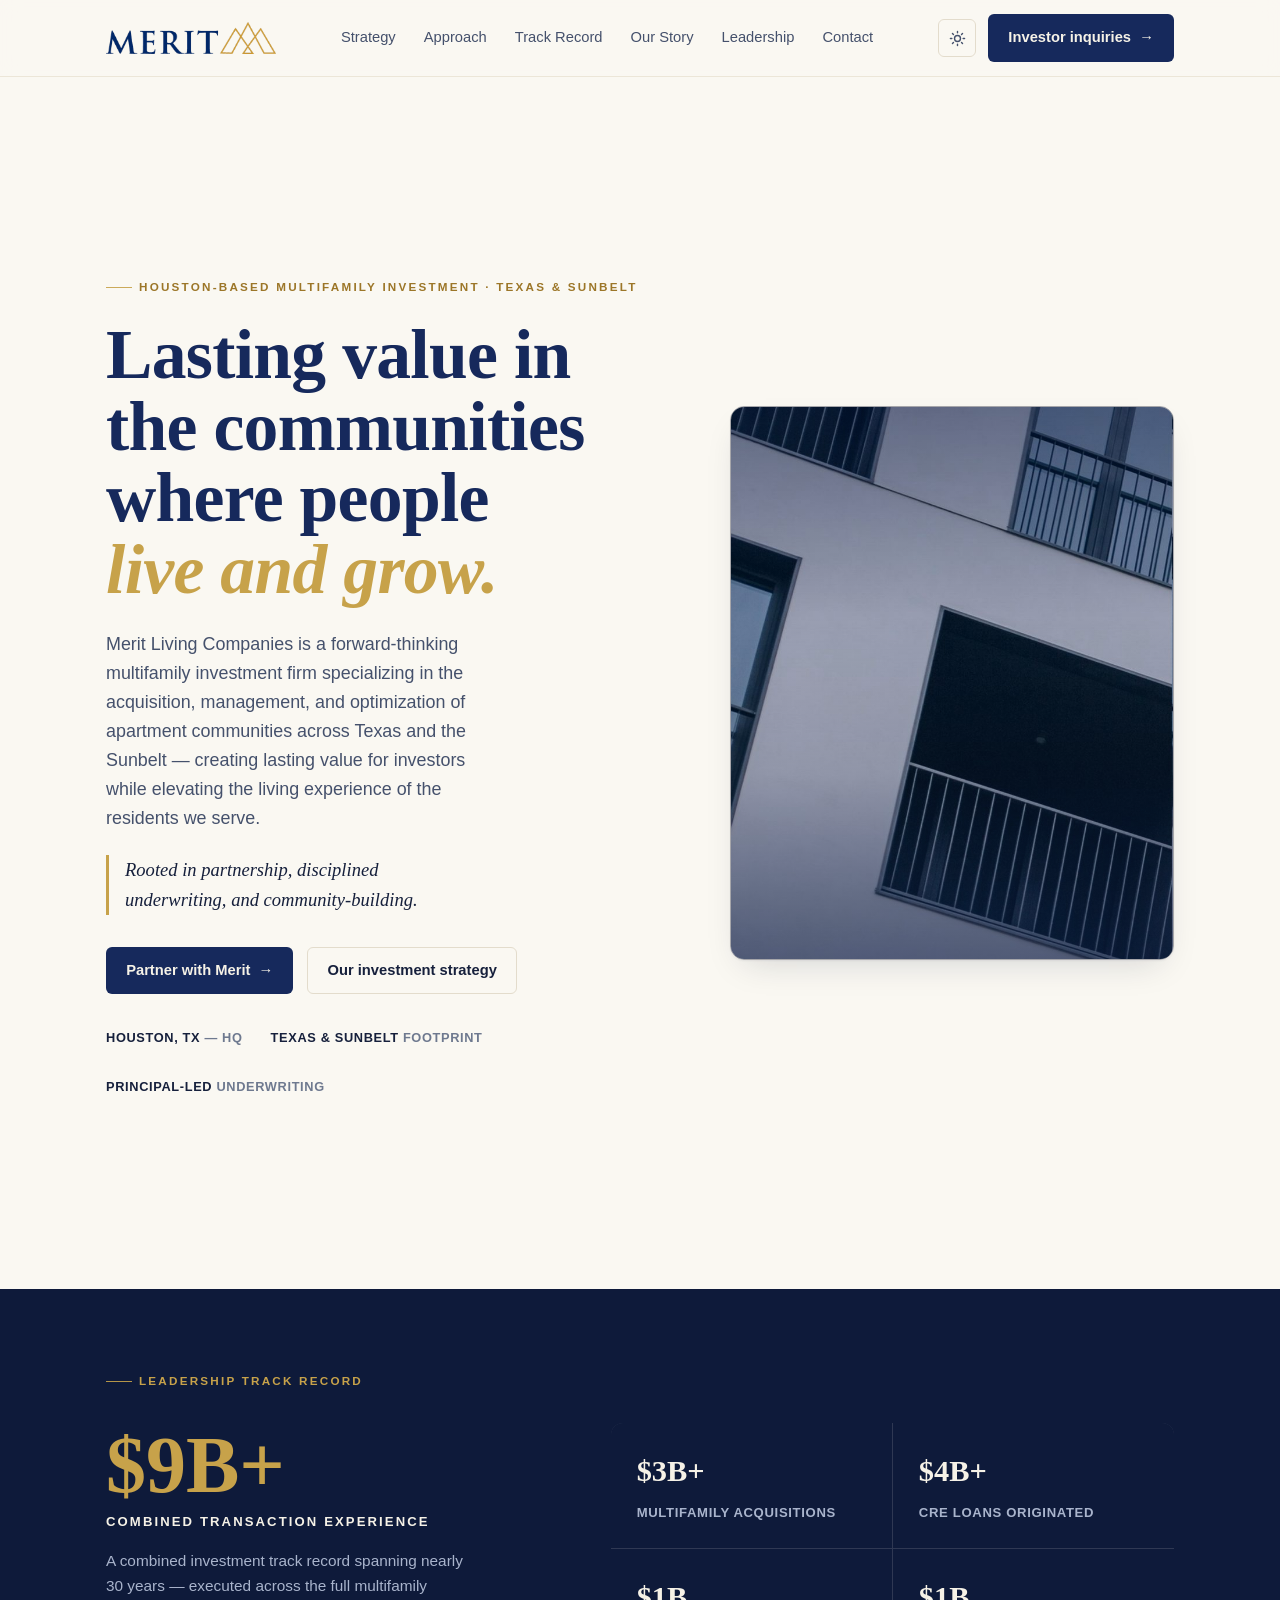
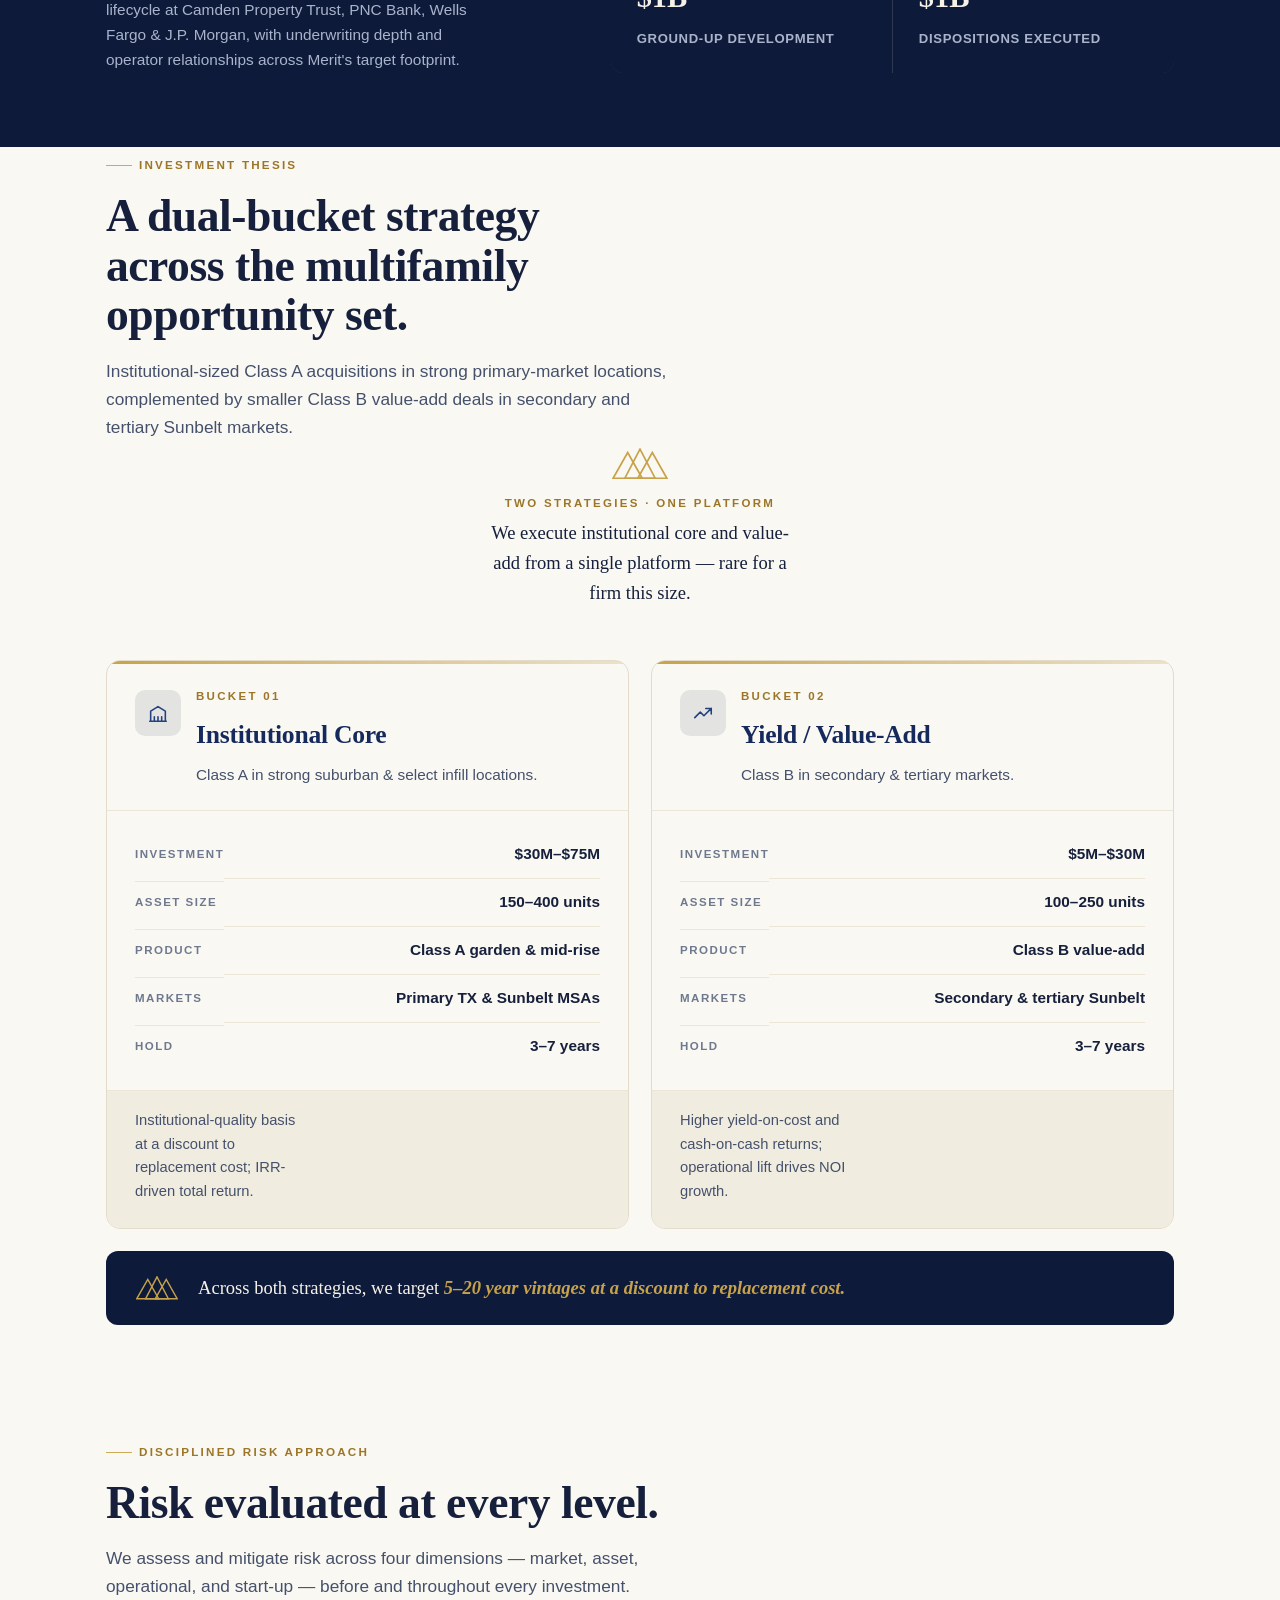
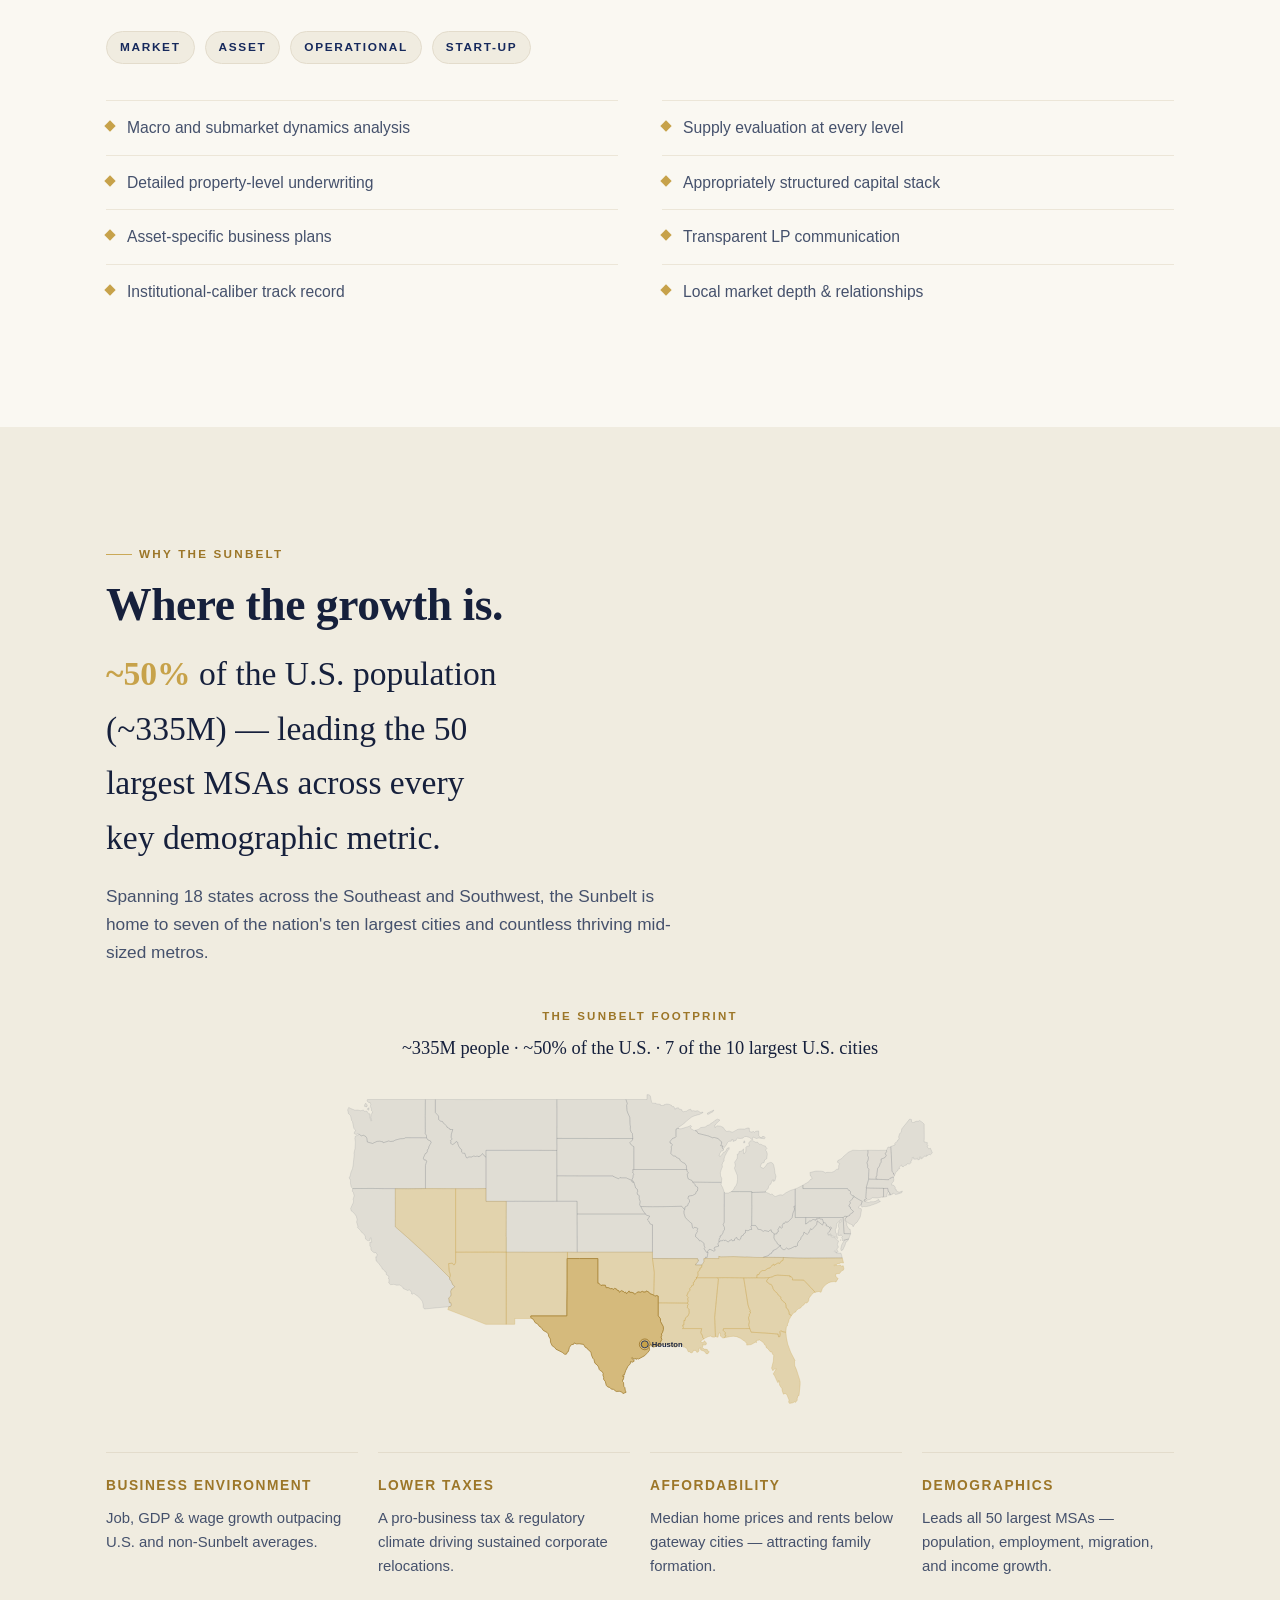
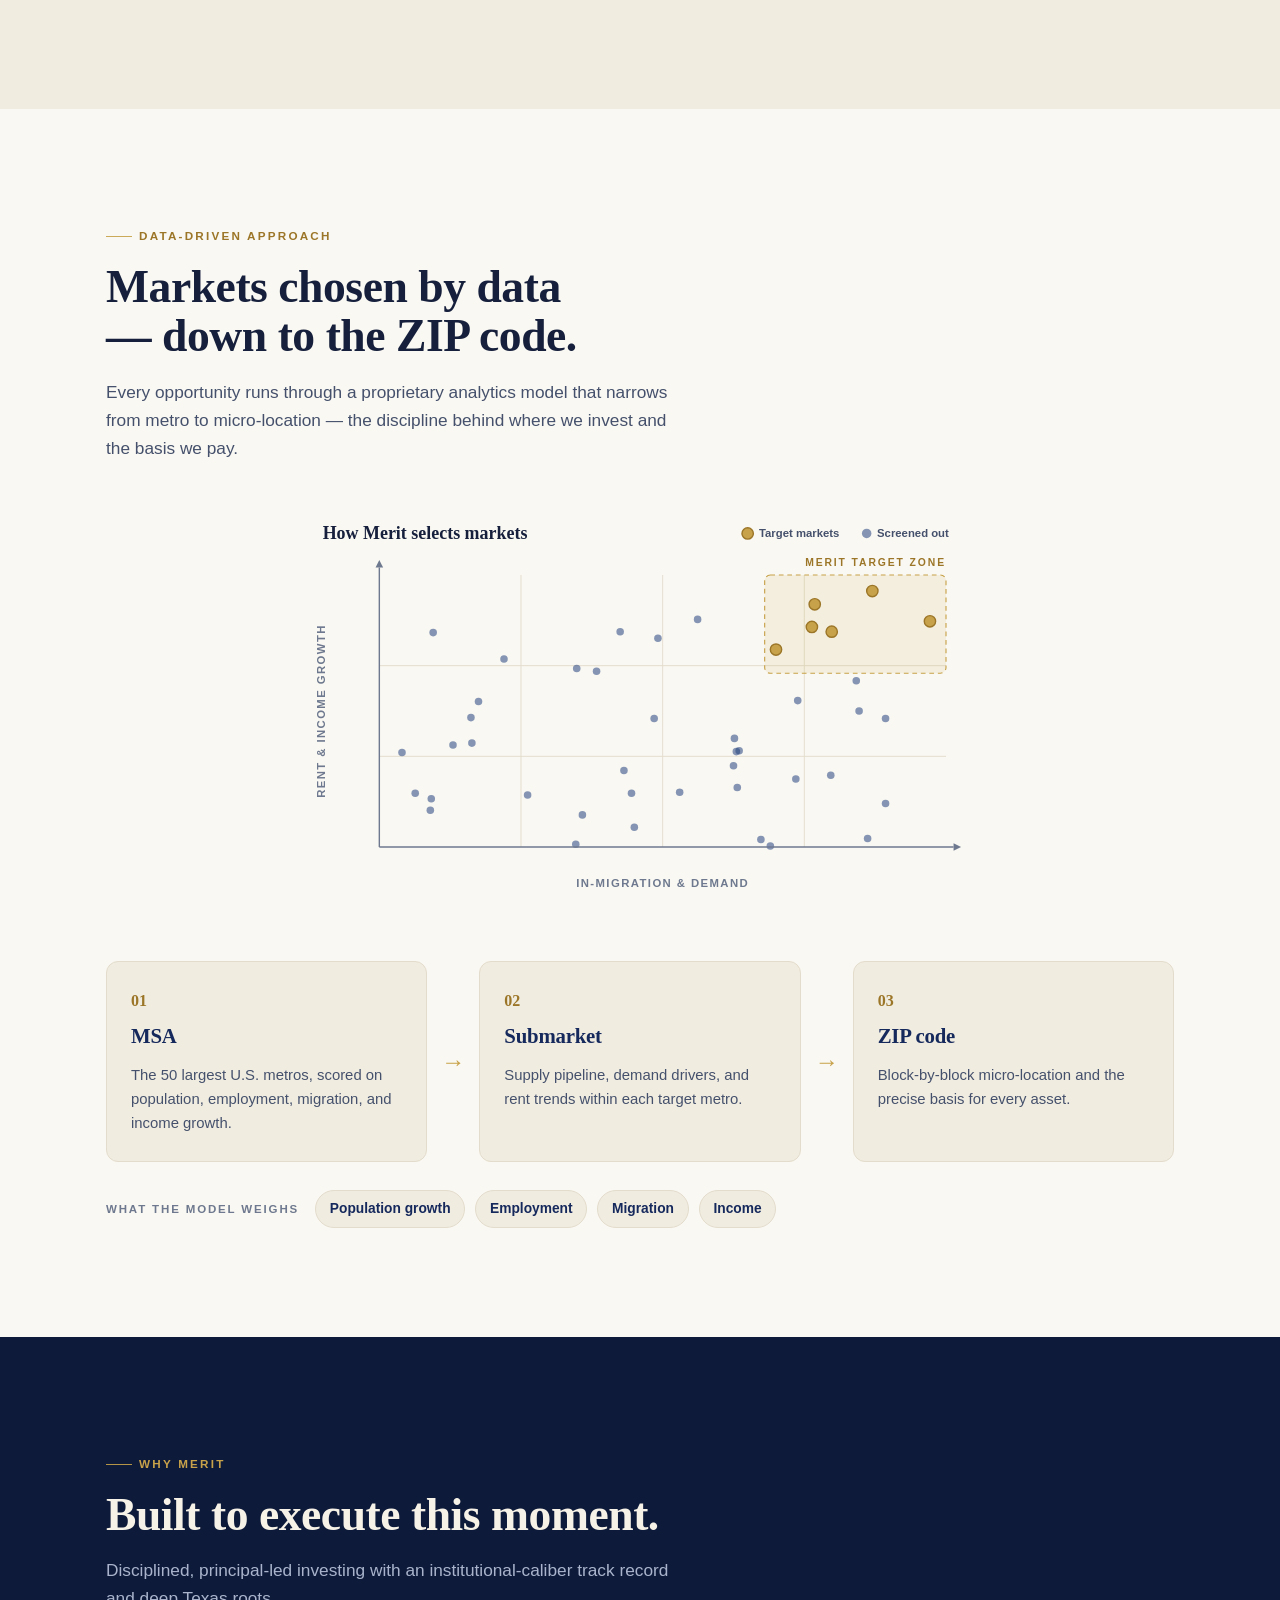
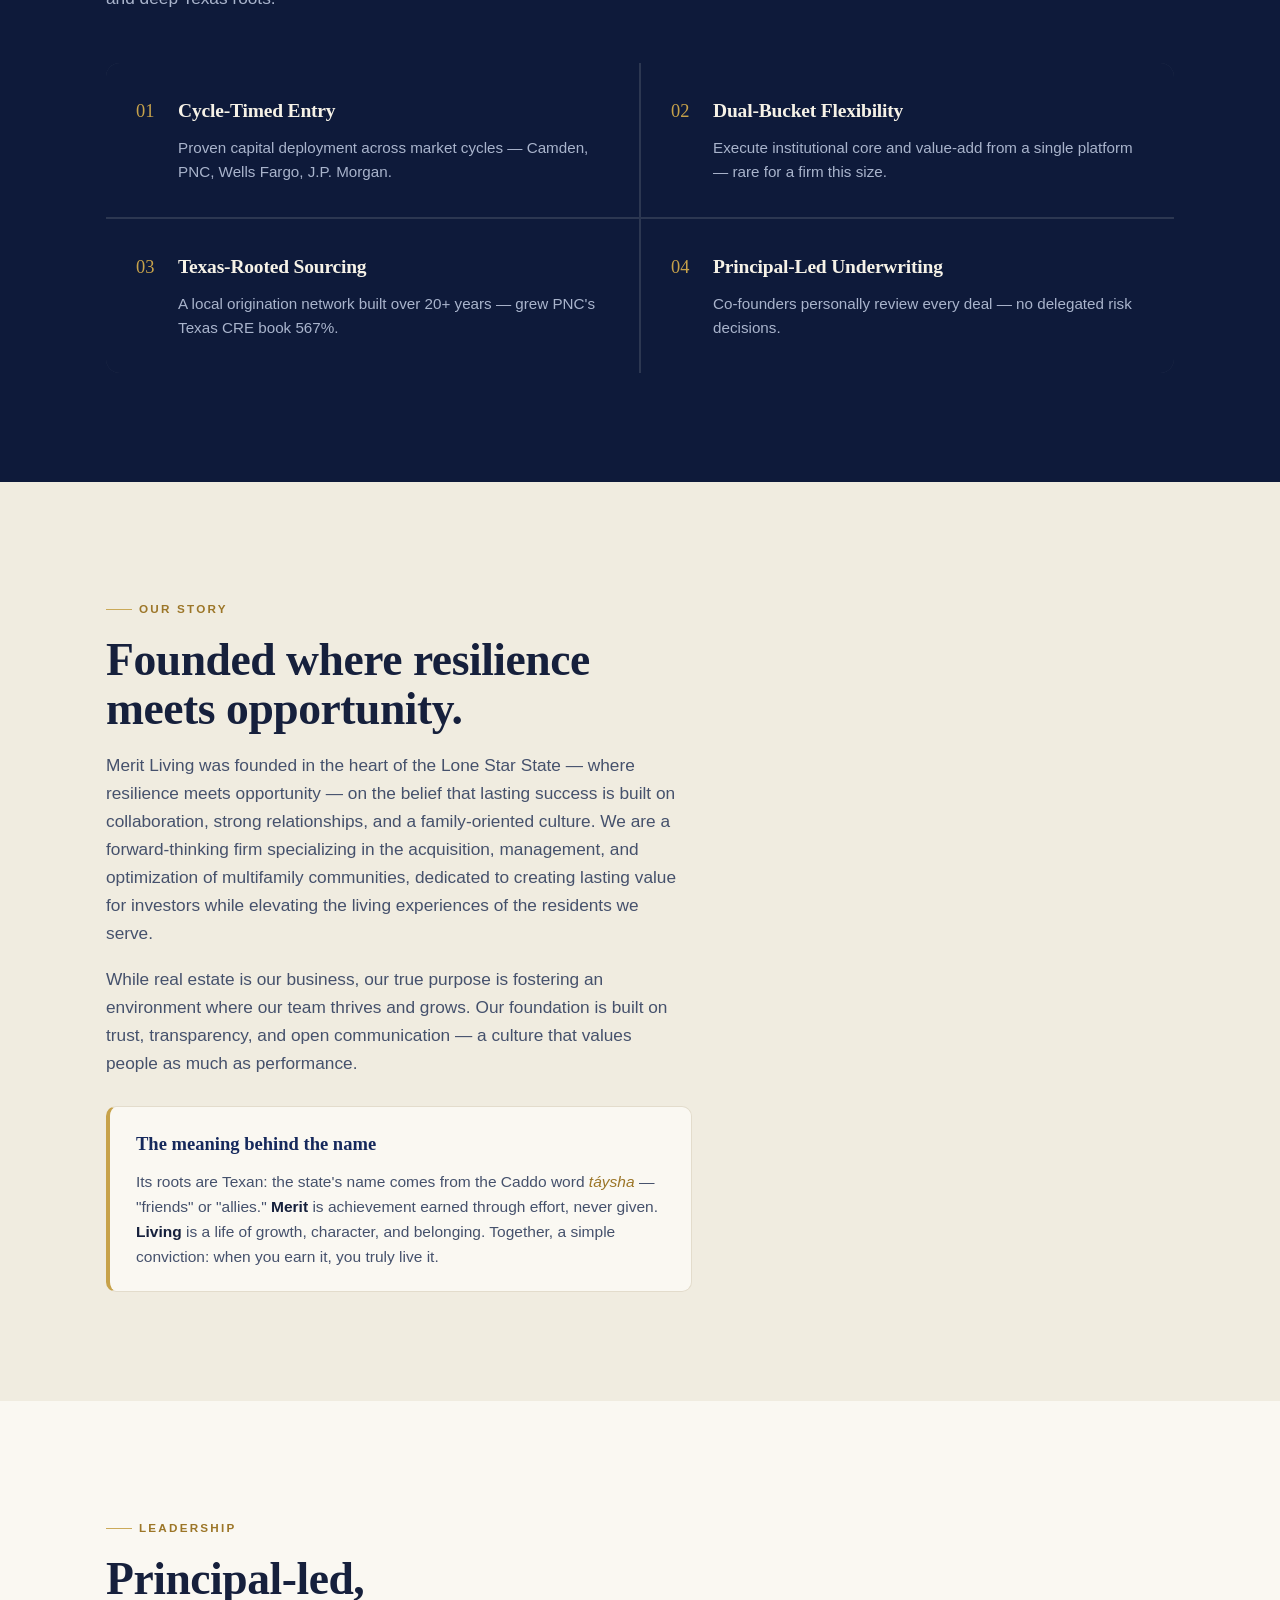
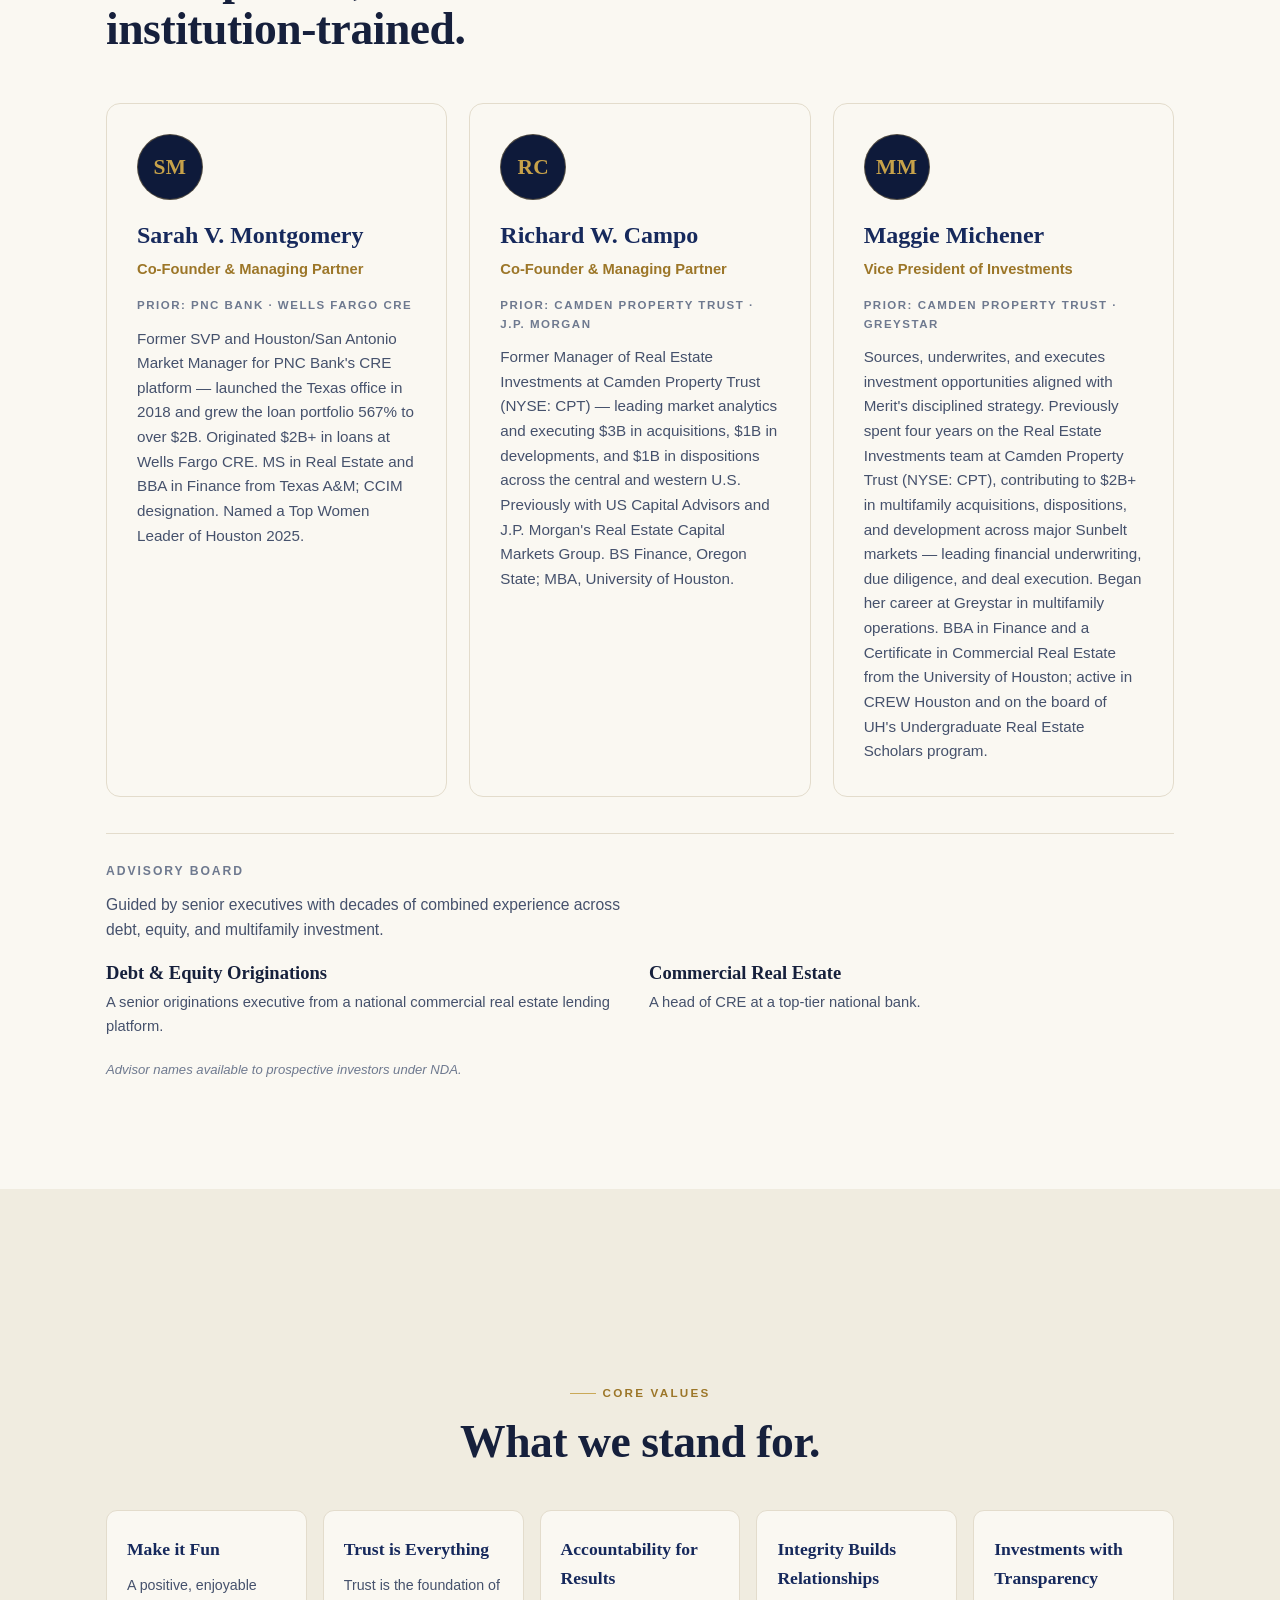
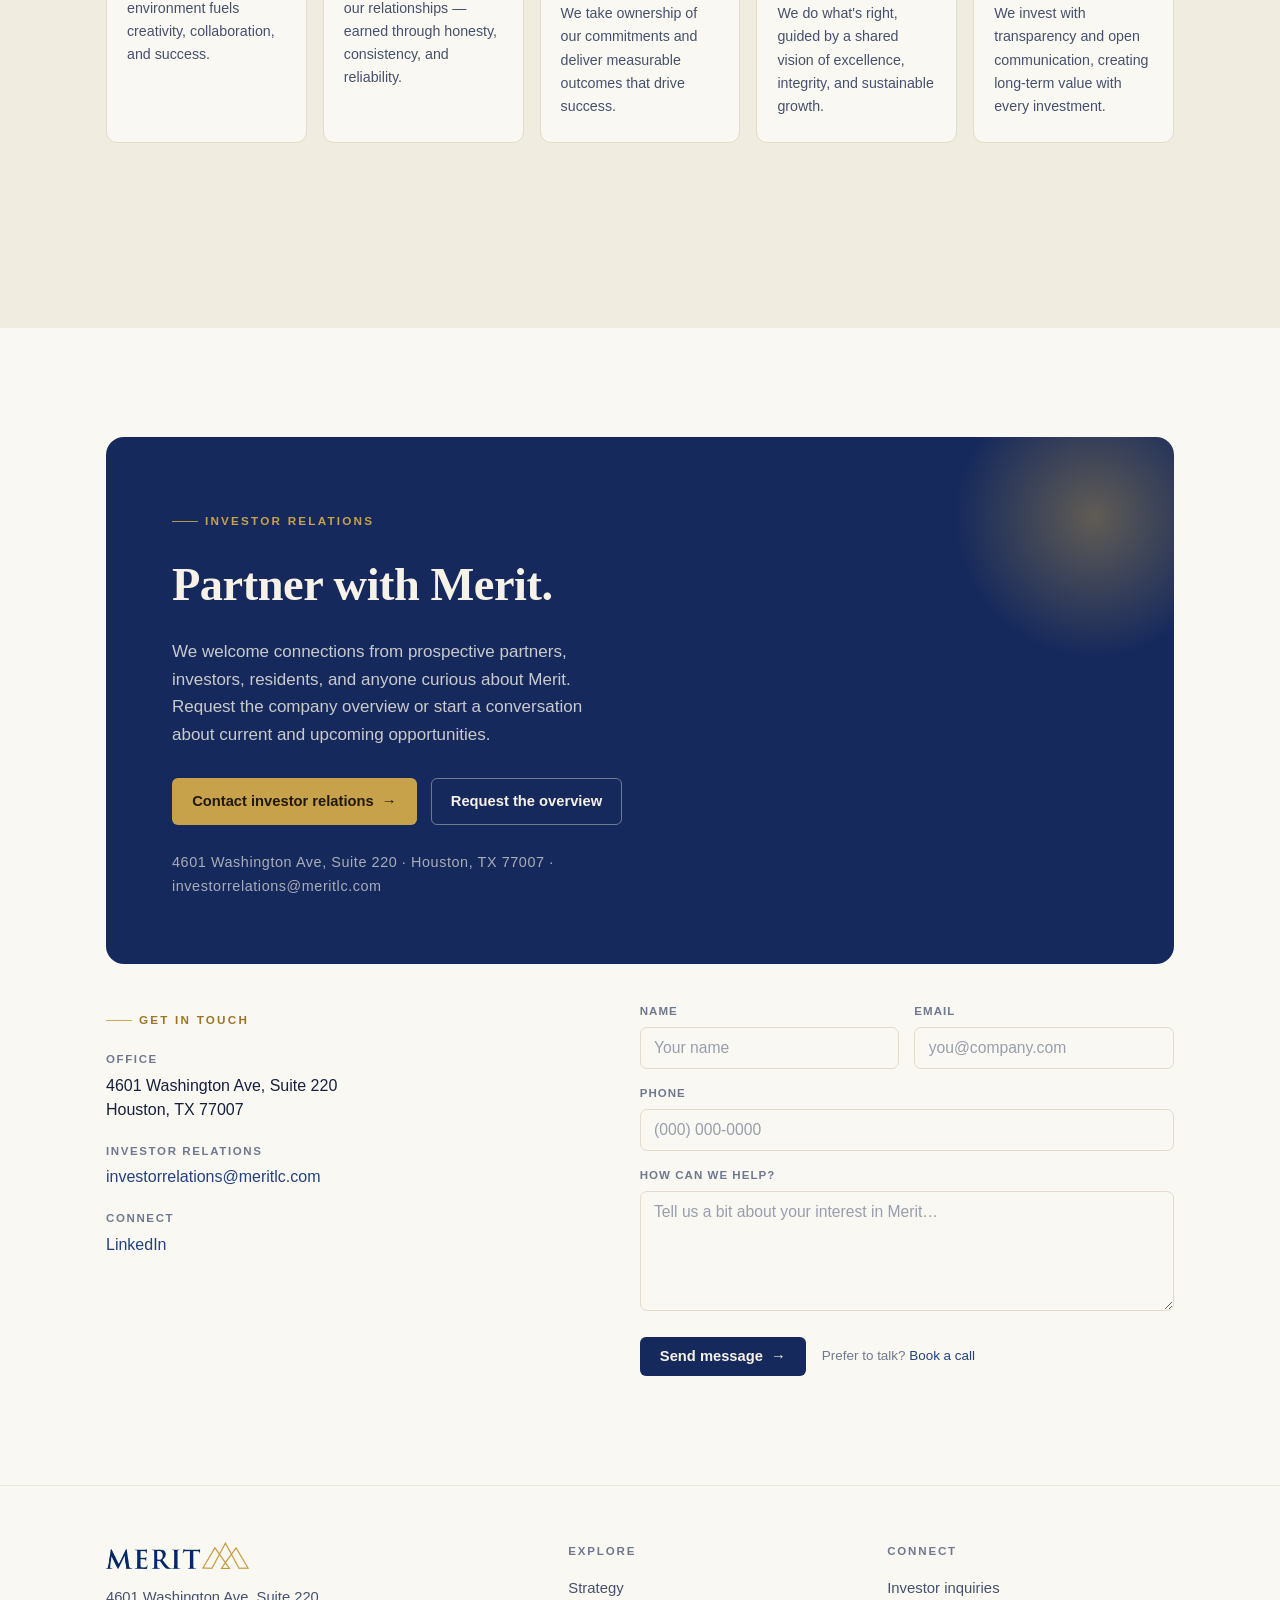
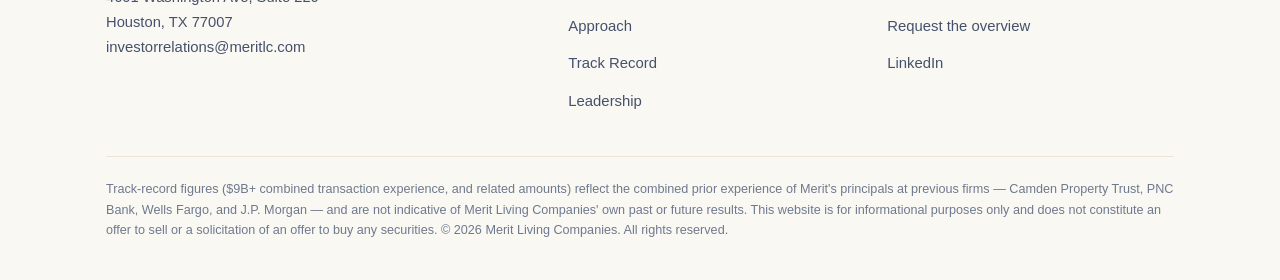
==== commit 86084da4: "Merit site: add 'names under NDA' note to advisory board Co-Authored-By: Claude Opus 4.8 <noreply@an" ====
--- a/meritlc/index.html
+++ b/meritlc/index.html
@@ -198,6 +198,7 @@
   .advisory { margin-top:36px; border-top:1px solid var(--line); padding-top:28px; }
   .advisory .h { font-size:.76rem; letter-spacing:.16em; text-transform:uppercase; color:var(--ink-mute); font-weight:700; }
   .advisory .adv-intro { color:var(--ink-soft); font-size:.98rem; margin:10px 0 4px; max-width:62ch; }
+  .advisory .adv-nda { color:var(--ink-mute); font-size:.82rem; font-style:italic; margin-top:20px; }
   .adv-grid { margin-top:16px; display:grid; grid-template-columns:repeat(2,1fr); gap:18px; }
   .adv { display:flex; flex-direction:column; }
   .adv .an { font-family:var(--serif); font-size:1.16rem; color:var(--ink); font-weight:600; }
@@ -650,6 +651,7 @@
         <div class="adv"><span class="an">Debt &amp; Equity Originations</span><span class="ar">A senior originations executive from a national commercial real estate lending platform.</span></div>
         <div class="adv"><span class="an">Commercial Real Estate</span><span class="ar">A head of CRE at a top-tier national bank.</span></div>
       </div>
+      <p class="adv-nda">Advisor names available to prospective investors under NDA.</p>
     </div>
   </div>
 </section>
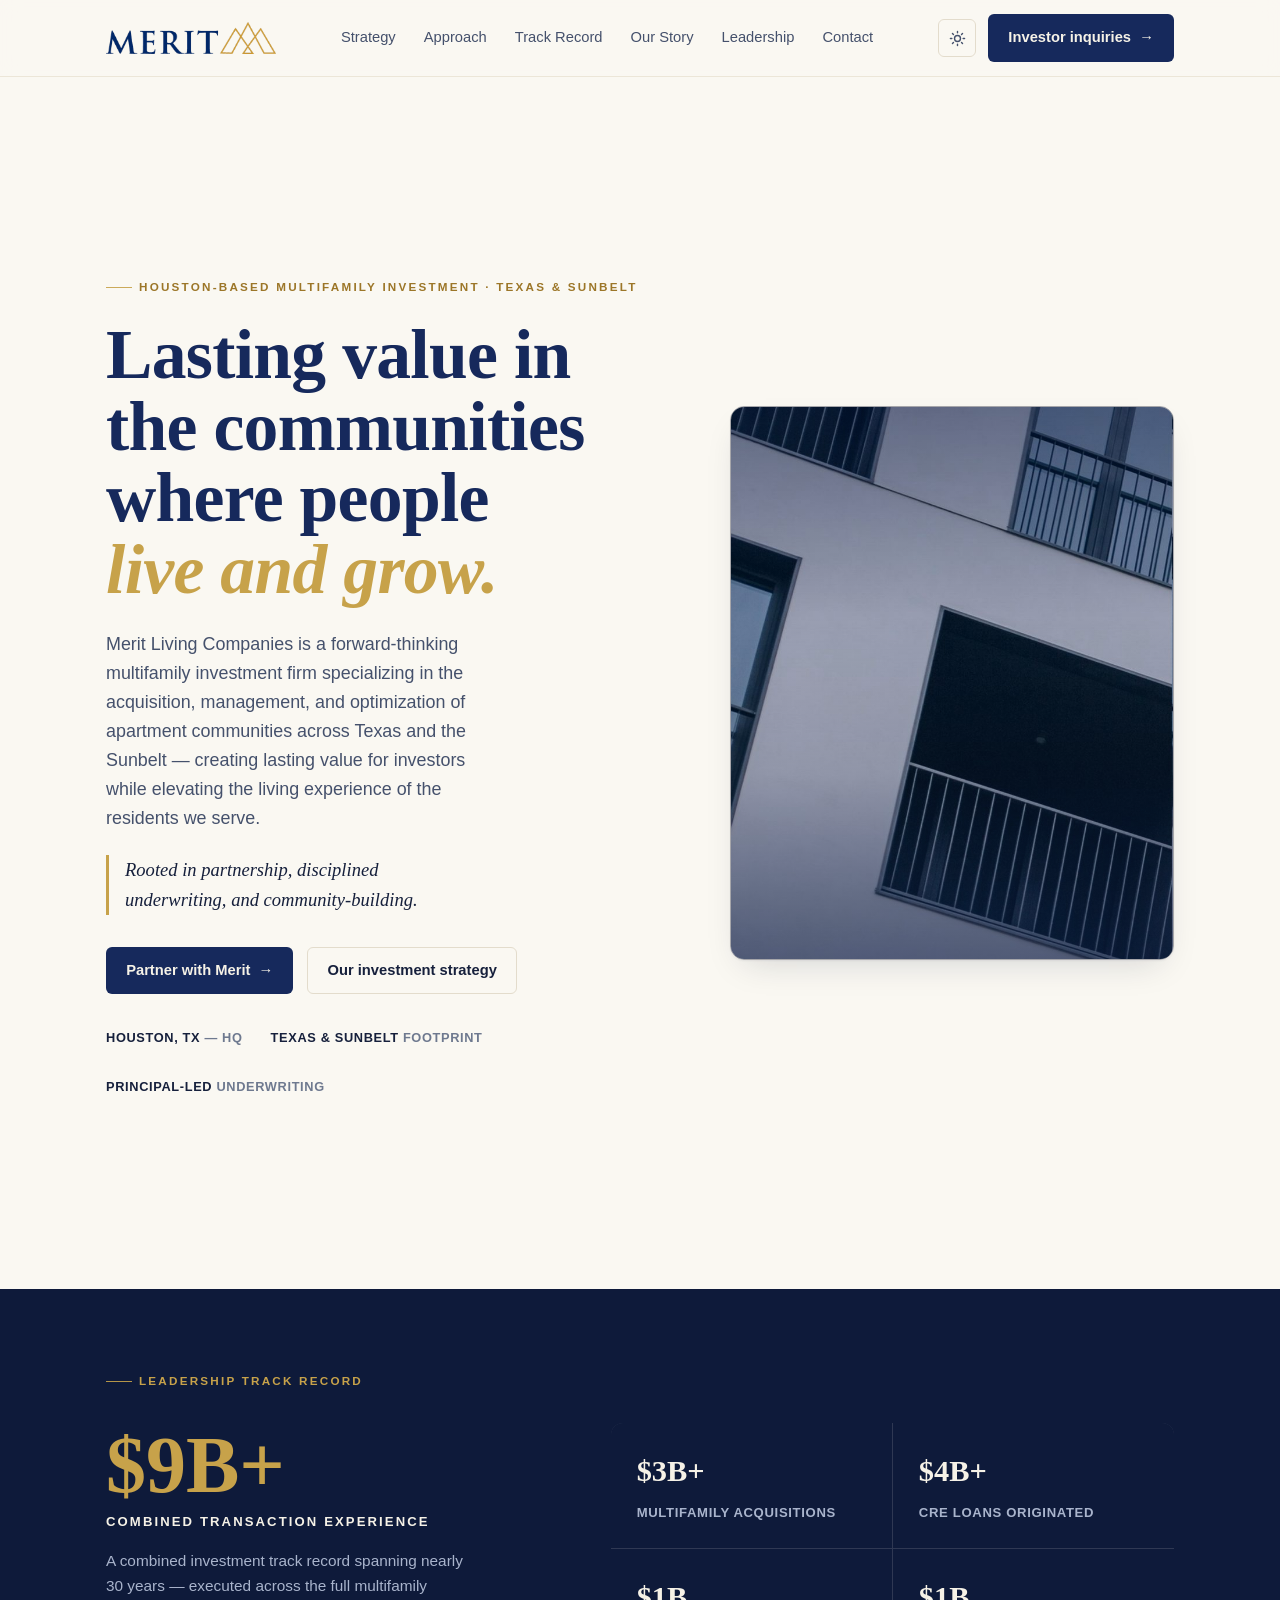
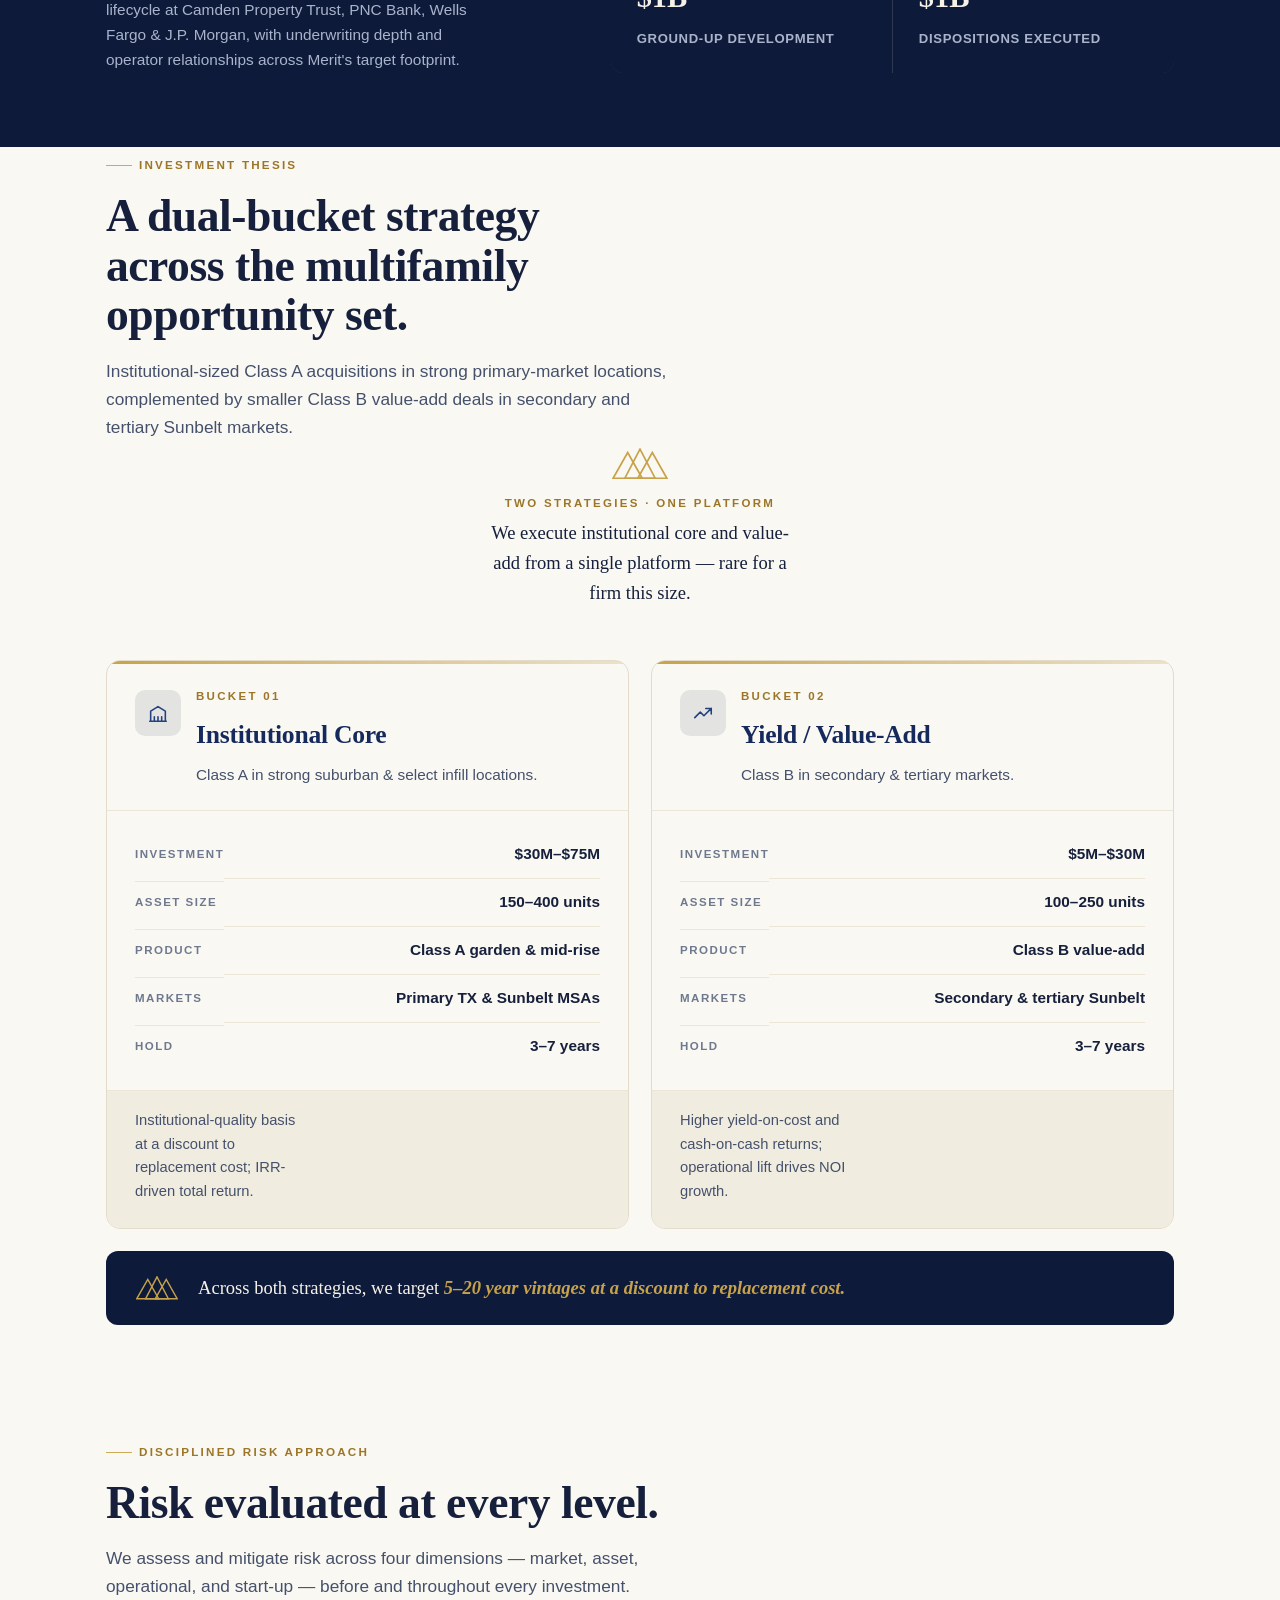
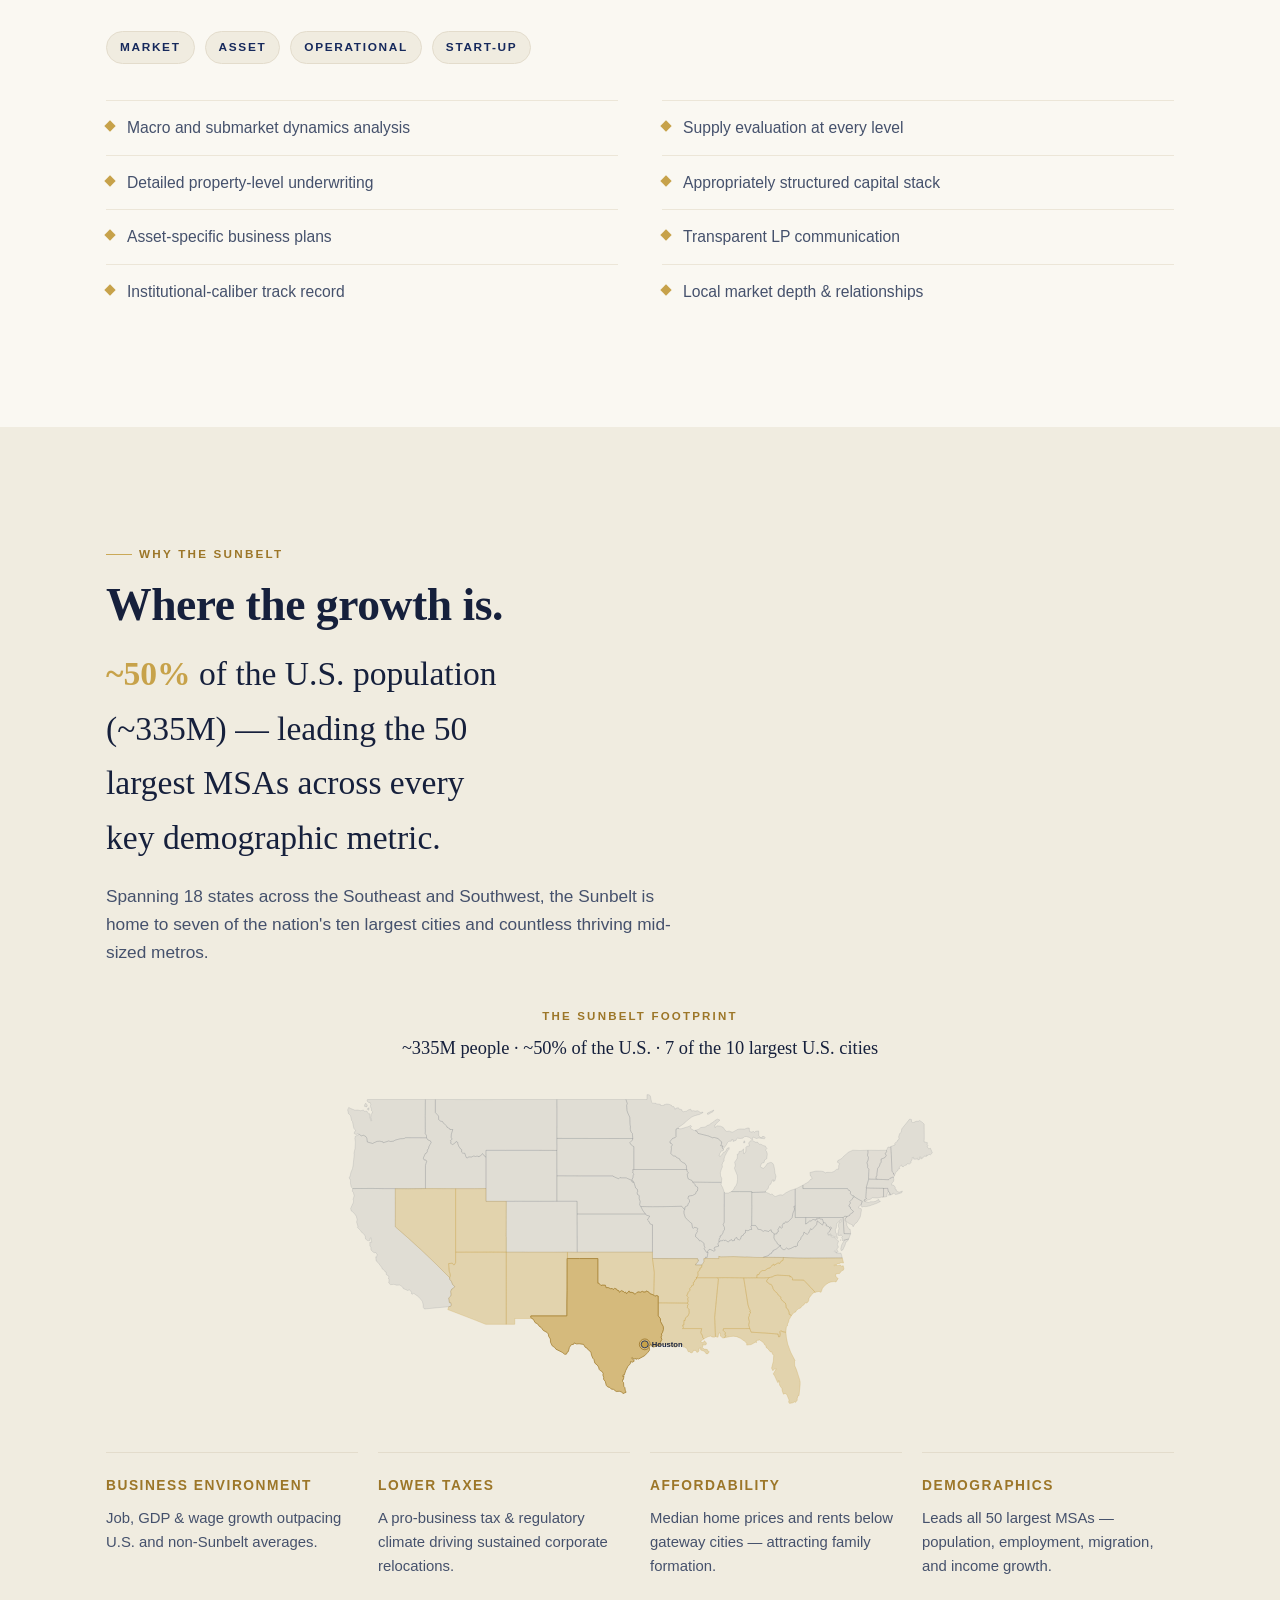
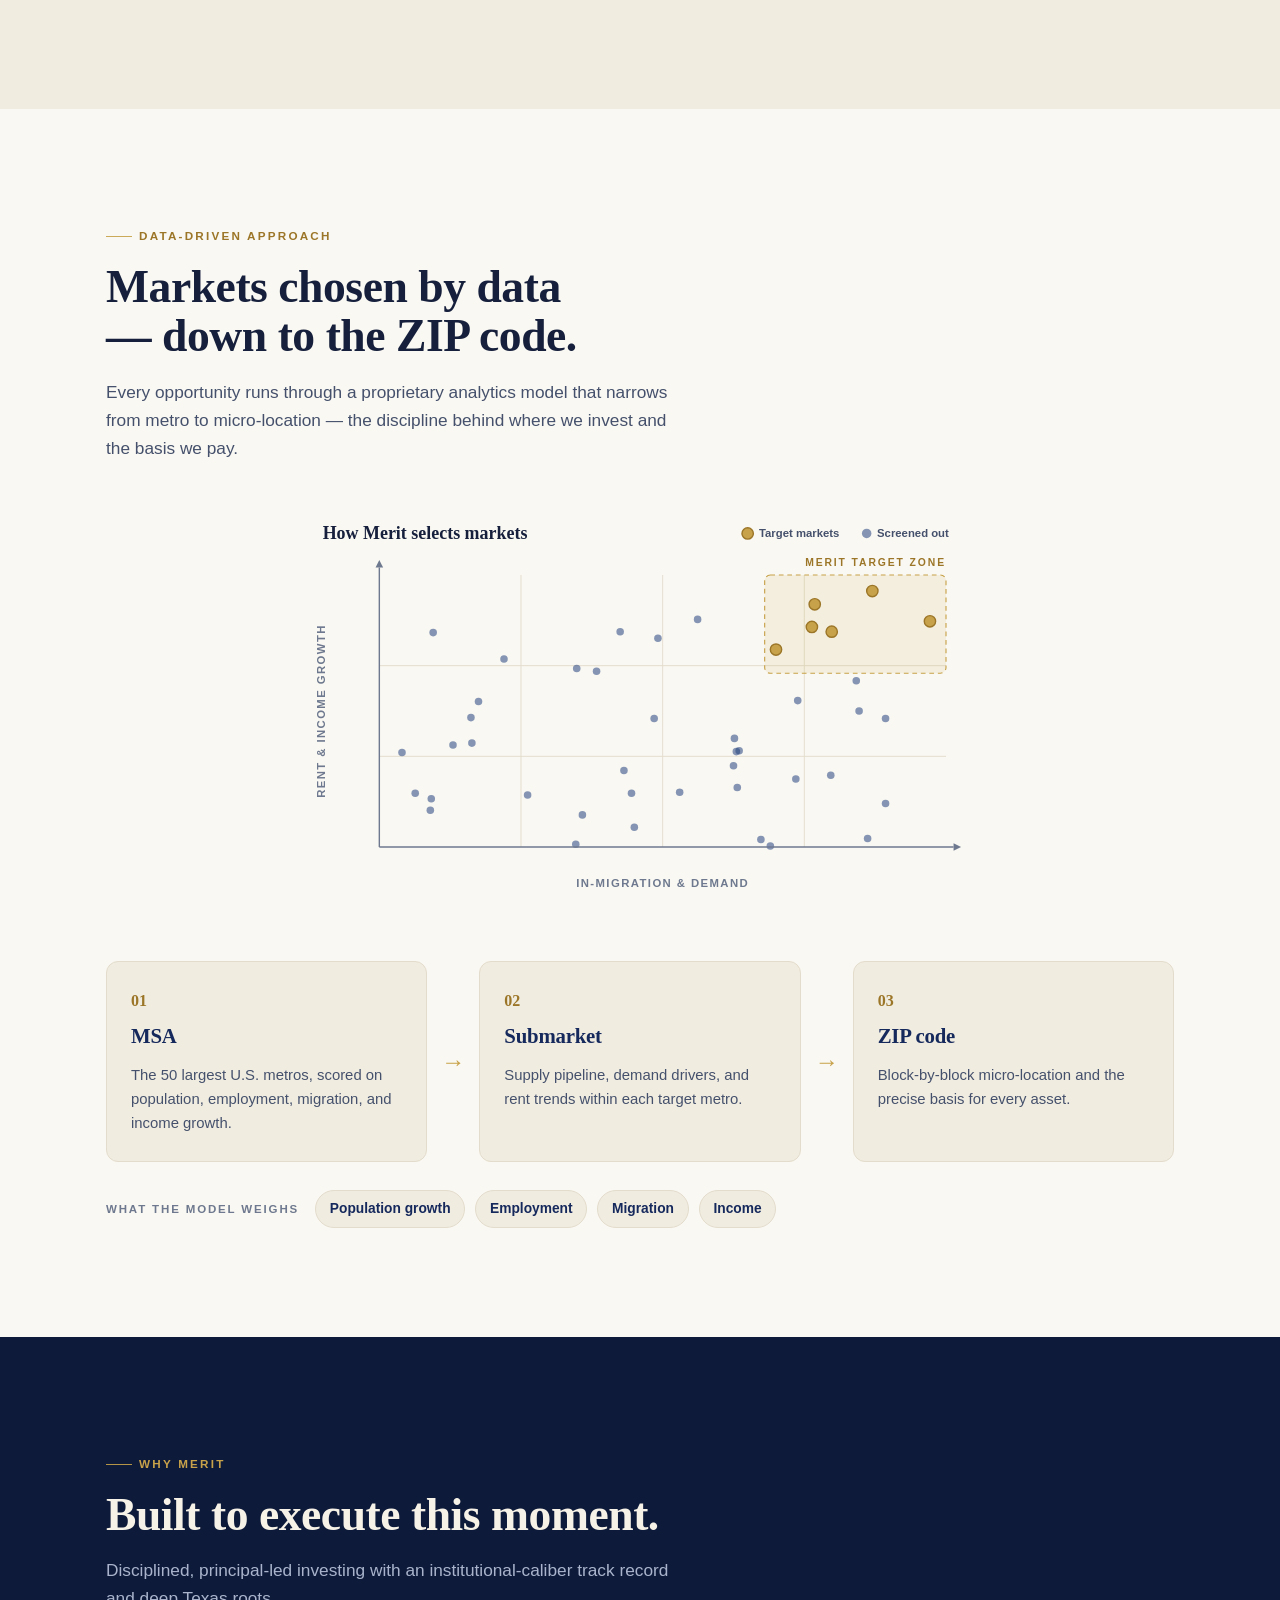
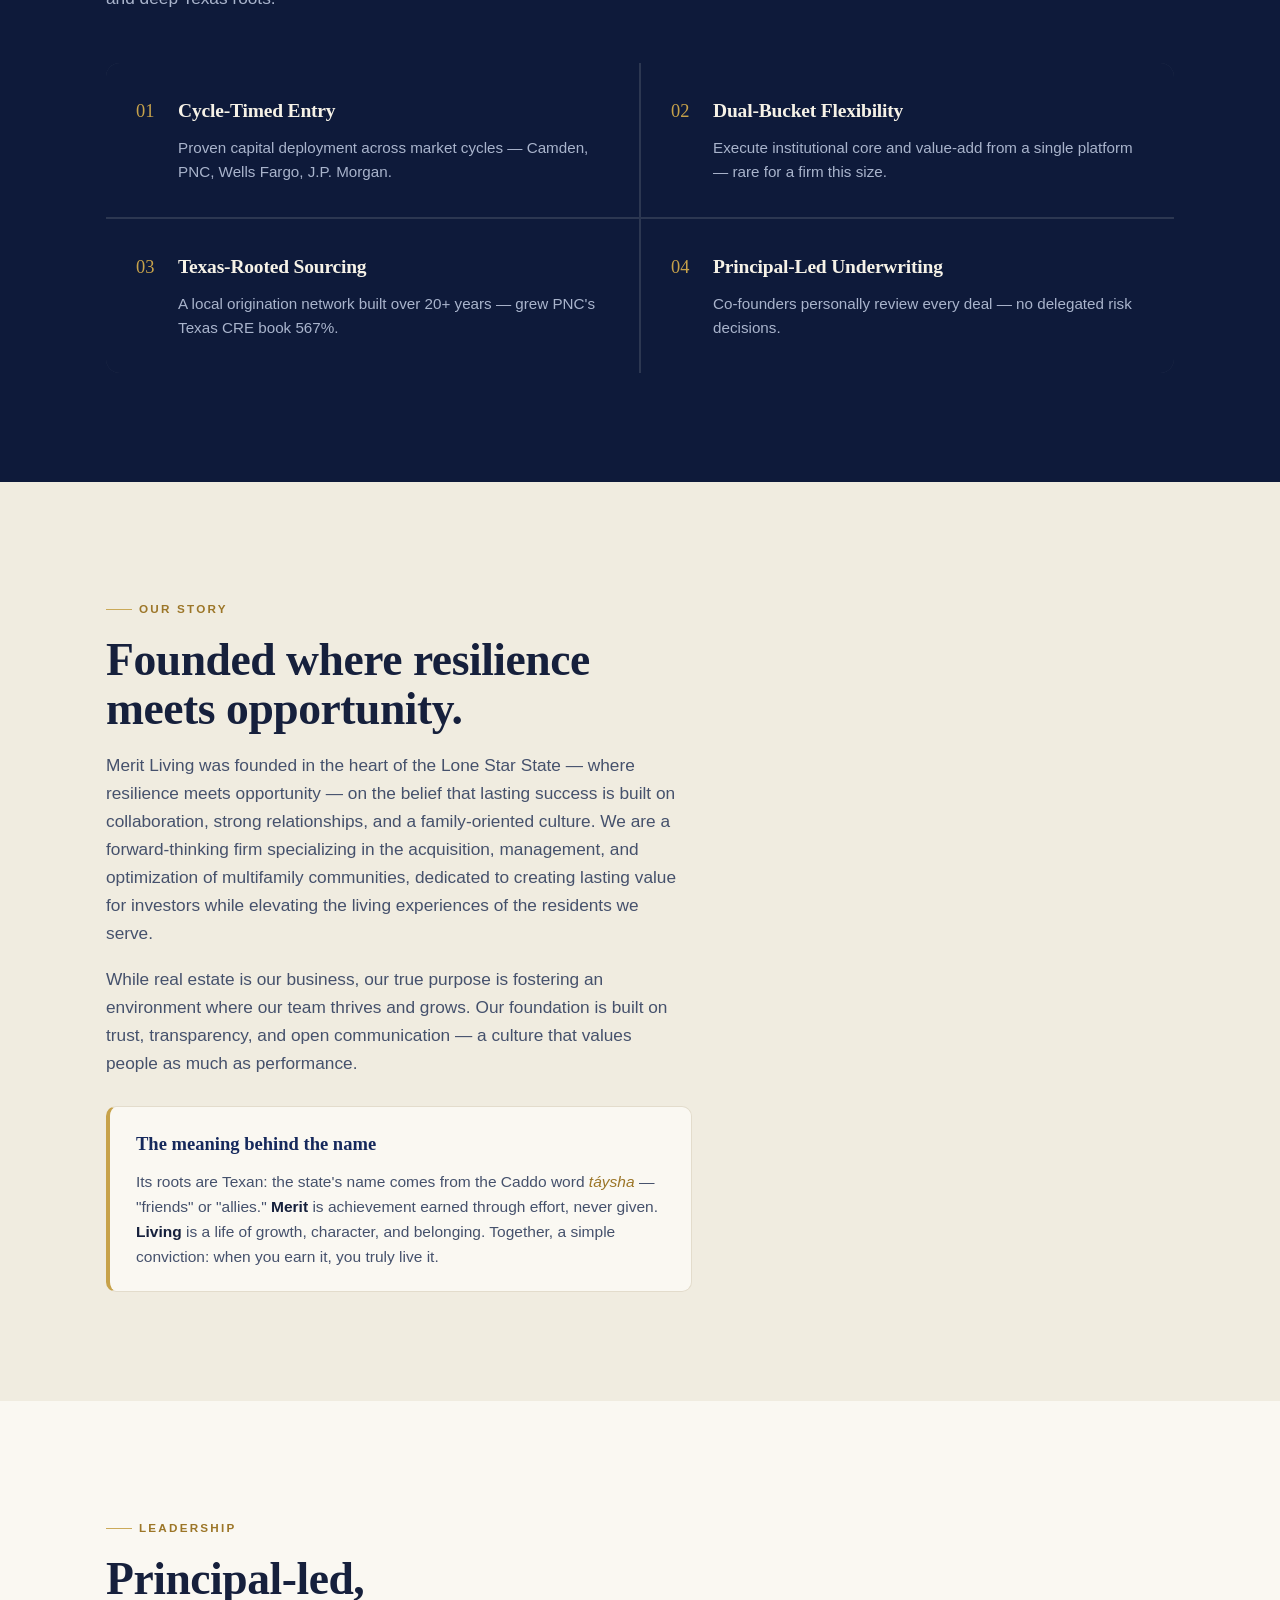
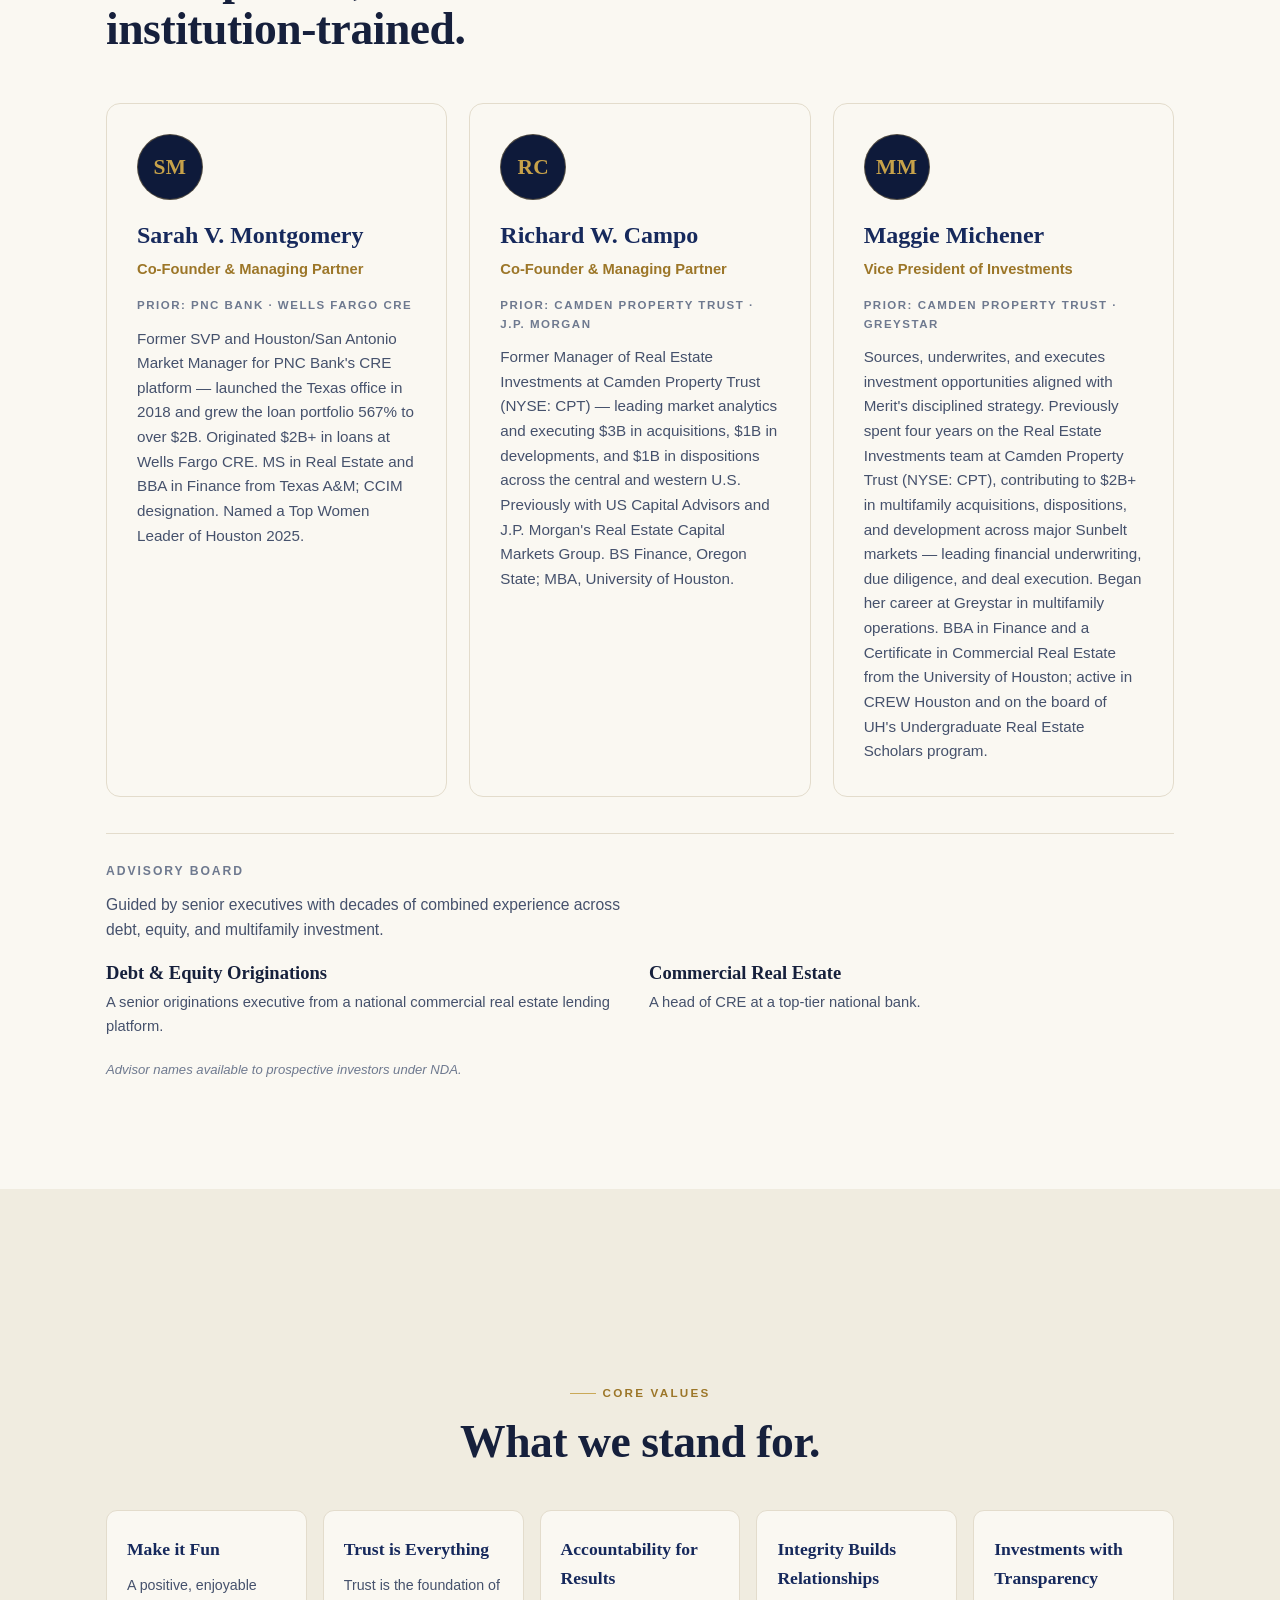
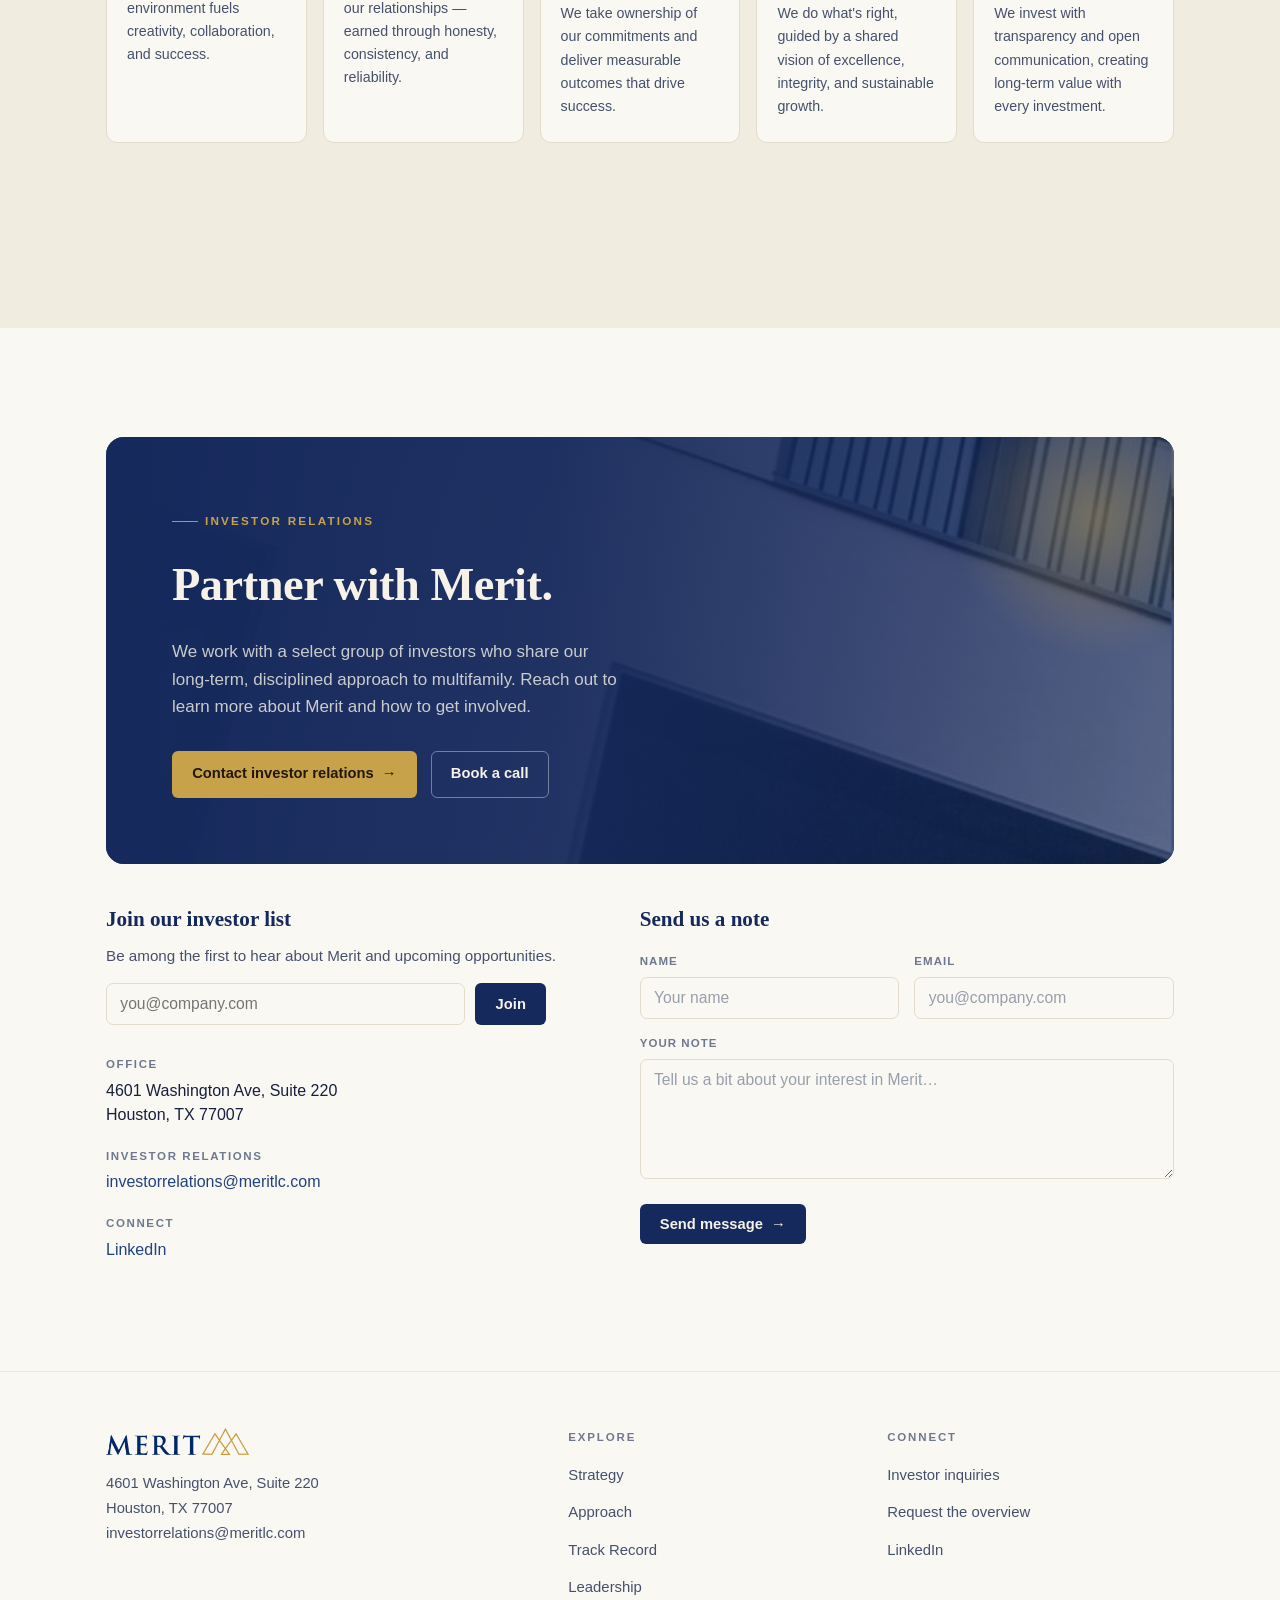
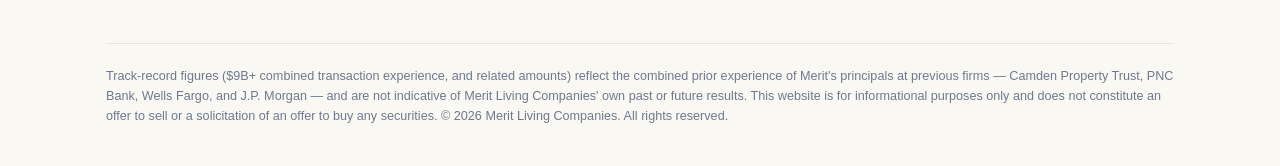
==== commit 782594f5: "Merit site: rebuild Contact section — email IR, investor list signup, note form Navy Partner-with-Me" ====
--- a/meritlc/index.html
+++ b/meritlc/index.html
@@ -337,6 +337,20 @@
   .sc-field { fill:color-mix(in srgb, var(--brand-2) 60%, transparent); }
   .sc-target { fill:var(--accent-br); }
   .sc-zone { fill:color-mix(in srgb, var(--accent-br) 12%, transparent); stroke:var(--accent-br); stroke-width:1.2; stroke-dasharray:5 4; }
+  /* Contact band photo + investor list */
+  .cta .cta-photo { position:absolute; inset:0; width:100%; height:100%; object-fit:cover; object-position:center 28%; }
+  .cta .cta-veil { position:absolute; inset:0; background:linear-gradient(90deg, var(--brand) 0%, color-mix(in srgb, var(--brand) 92%, transparent) 42%, color-mix(in srgb, var(--brand) 52%, transparent) 100%); }
+  .cta .cta-body { position:relative; z-index:2; }
+  .ci-h { font-family:var(--serif); font-size:1.32rem; font-weight:600; color:var(--brand); }
+  :root[data-theme="dark"] .ci-h { color:var(--ink); }
+  @media (prefers-color-scheme: dark){ .ci-h{ color:var(--ink);} }
+  .ilist { margin-bottom:30px; }
+  .ilist .ci-sub { color:var(--ink-soft); font-size:.95rem; margin-top:8px; }
+  .ilist-form { display:flex; gap:10px; margin-top:14px; max-width:440px; }
+  .ilist-form input { flex:1; font-family:var(--sans); font-size:.98rem; color:var(--ink); background:var(--bg); border:1px solid var(--line); border-radius:7px; padding:.72em .85em; }
+  .ilist-form input:focus { outline:none; border-color:var(--brand); box-shadow:0 0 0 3px color-mix(in srgb, var(--brand) 18%, transparent); }
+  .ilist-form .btn { white-space:nowrap; }
+  .cform-wrap .ci-h { margin-bottom:16px; }
   .logo-img { height:32px; width:auto; display:block; }
   footer.site .logo-img { height:27px; }
   .range .brandmark { width:66%; height:auto; filter:drop-shadow(0 8px 26px rgba(0,0,0,.4)); }
@@ -675,34 +689,43 @@
 <section class="cta-sec" id="contact">
   <div class="wrap">
     <div class="cta reveal">
-      <span class="eyebrow">Investor Relations</span>
-      <h2>Partner with Merit.</h2>
-      <p>We welcome connections from prospective partners, investors, residents, and anyone curious about Merit. Request the company overview or start a conversation about current and upcoming opportunities.</p>
-      <div class="hero-cta">
-        <a class="btn btn-primary" href="mailto:investorrelations@meritlc.com">Contact investor relations <span class="arw">&rarr;</span></a>
-        <a class="btn btn-ghost" href="mailto:investorrelations@meritlc.com?subject=Request%20the%20Merit%20company%20overview">Request the overview</a>
-      </div>
-      <p class="addr">4601 Washington Ave, Suite 220 &middot; Houston, TX 77007 &middot; investorrelations@meritlc.com</p>
+      <img class="cta-photo" src="[data-uri]" alt="">
+      <div class="cta-veil"></div>
+      <div class="cta-body">
+        <span class="eyebrow">Investor Relations</span>
+        <h2>Partner with Merit.</h2>
+        <p>We work with a select group of investors who share our long-term, disciplined approach to multifamily. Reach out to learn more about Merit and how to get involved.</p>
+        <div class="hero-cta">
+          <a class="btn btn-primary" href="mailto:investorrelations@meritlc.com">Contact investor relations <span class="arw">&rarr;</span></a>
+          <a class="btn btn-ghost" href="#book">Book a call</a>
+        </div>
+      </div>
     </div>
     <div class="contact-grid reveal">
       <div class="contact-info">
-        <div class="sec-head"><span class="eyebrow">Get in touch</span></div>
+        <div class="ilist">
+          <div class="ci-h">Join our investor list</div>
+          <p class="ci-sub">Be among the first to hear about Merit and upcoming opportunities.</p>
+          <form class="ilist-form" onsubmit="return false;">
+            <input type="email" placeholder="you@company.com" aria-label="Email for the investor list">
+            <button type="submit" class="btn btn-primary">Join</button>
+          </form>
+        </div>
         <div class="det"><div class="l">Office</div><div class="v">4601 Washington Ave, Suite 220<br>Houston, TX 77007</div></div>
         <div class="det"><div class="l">Investor Relations</div><div class="v"><a href="mailto:investorrelations@meritlc.com">investorrelations@meritlc.com</a></div></div>
         <div class="det"><div class="l">Connect</div><div class="v"><a href="https://www.linkedin.com/company/merit-living-companies">LinkedIn</a></div></div>
       </div>
-      <form class="cform" onsubmit="return false;" aria-label="Contact Merit Living Companies">
-        <div class="row2">
-          <div><label for="cf-name">Name</label><input id="cf-name" type="text" placeholder="Your name" autocomplete="name"></div>
-          <div><label for="cf-email">Email</label><input id="cf-email" type="email" placeholder="you@company.com" autocomplete="email"></div>
-        </div>
-        <div><label for="cf-phone">Phone</label><input id="cf-phone" type="tel" placeholder="(000) 000-0000" autocomplete="tel"></div>
-        <div><label for="cf-msg">How can we help?</label><textarea id="cf-msg" placeholder="Tell us a bit about your interest in Merit…"></textarea></div>
-        <div class="actions">
-          <button type="submit" class="btn btn-primary">Send message <span class="arw">&rarr;</span></button>
-          <span class="note">Prefer to talk? <a href="mailto:investorrelations@meritlc.com?subject=Book%20a%20call%20with%20Merit">Book a call</a></span>
-        </div>
-      </form>
+      <div class="cform-wrap">
+        <div class="ci-h">Send us a note</div>
+        <form class="cform" onsubmit="return false;" aria-label="Contact Merit Living Companies">
+          <div class="row2">
+            <div><label for="cf-name">Name</label><input id="cf-name" type="text" placeholder="Your name" autocomplete="name"></div>
+            <div><label for="cf-email">Email</label><input id="cf-email" type="email" placeholder="you@company.com" autocomplete="email"></div>
+          </div>
+          <div><label for="cf-msg">Your note</label><textarea id="cf-msg" placeholder="Tell us a bit about your interest in Merit…"></textarea></div>
+          <div class="actions"><button type="submit" class="btn btn-primary">Send message <span class="arw">&rarr;</span></button></div>
+        </form>
+      </div>
     </div>
   </div>
 </section>
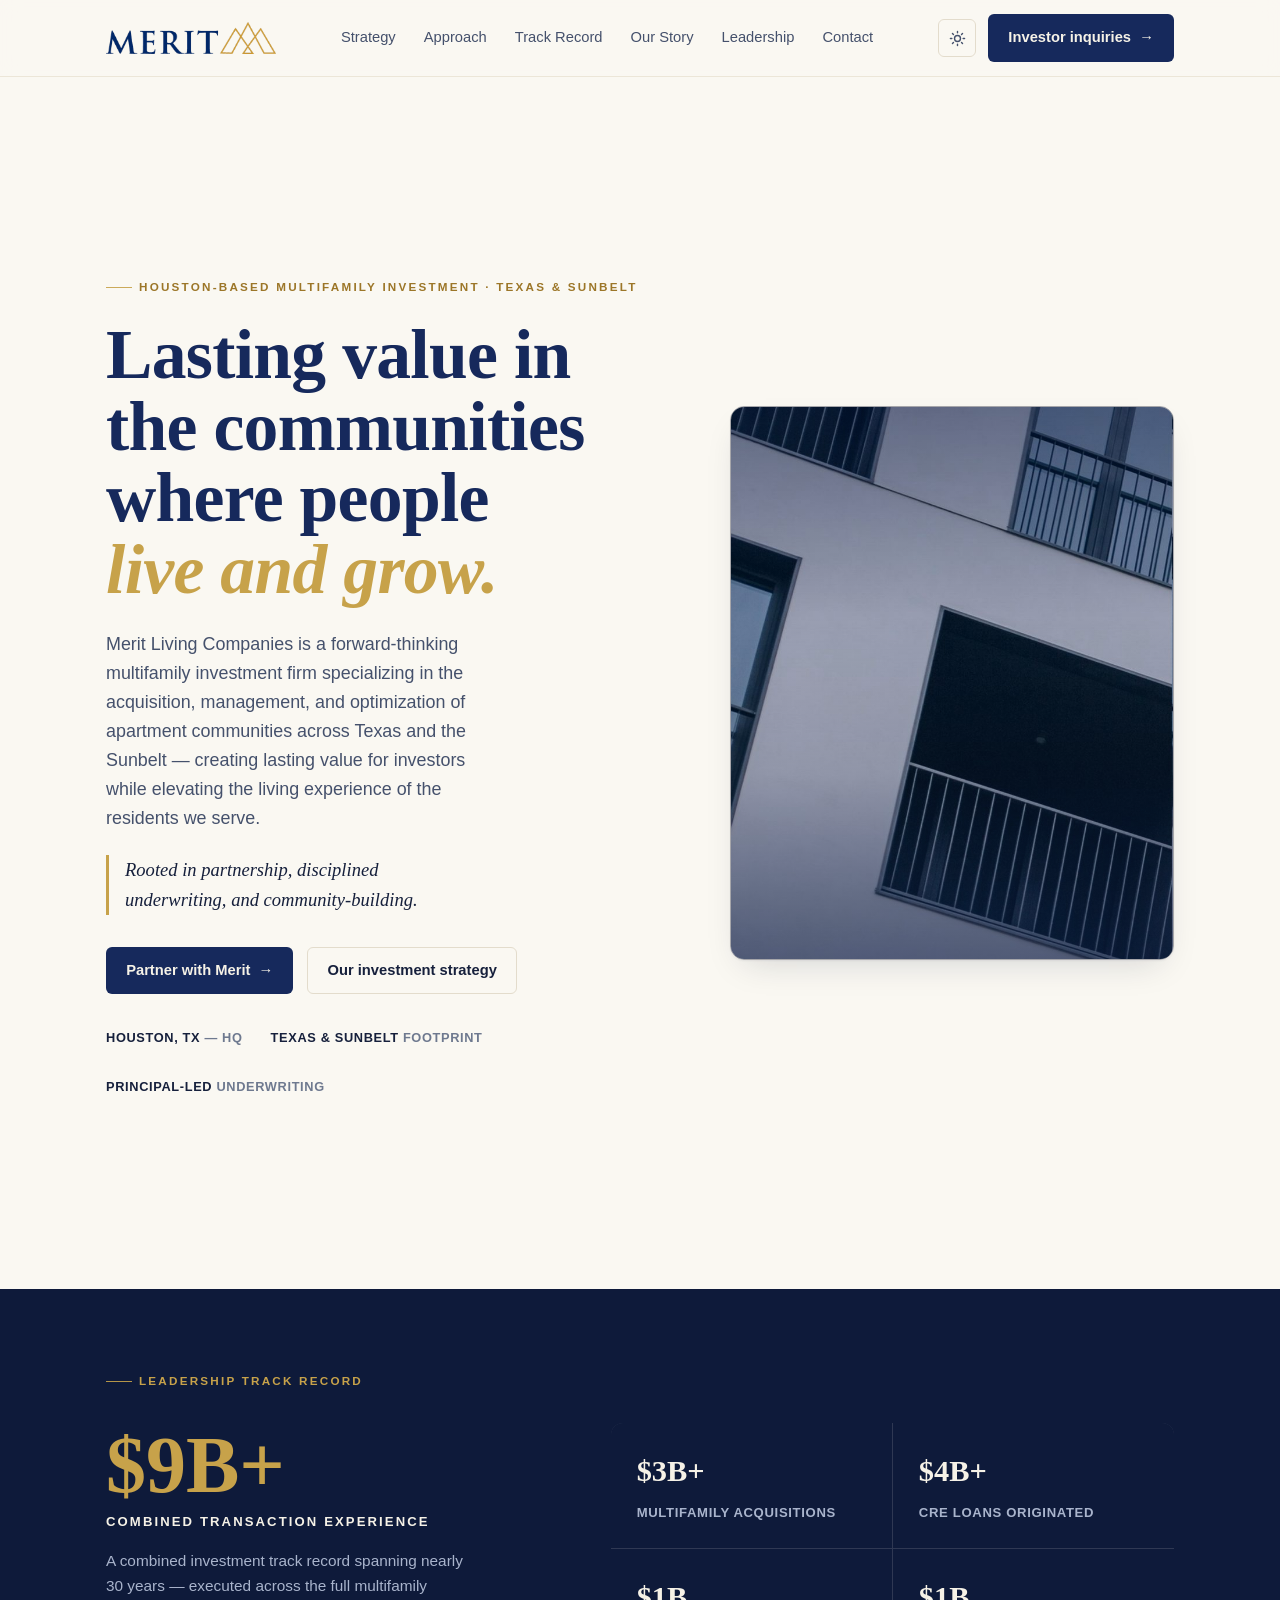
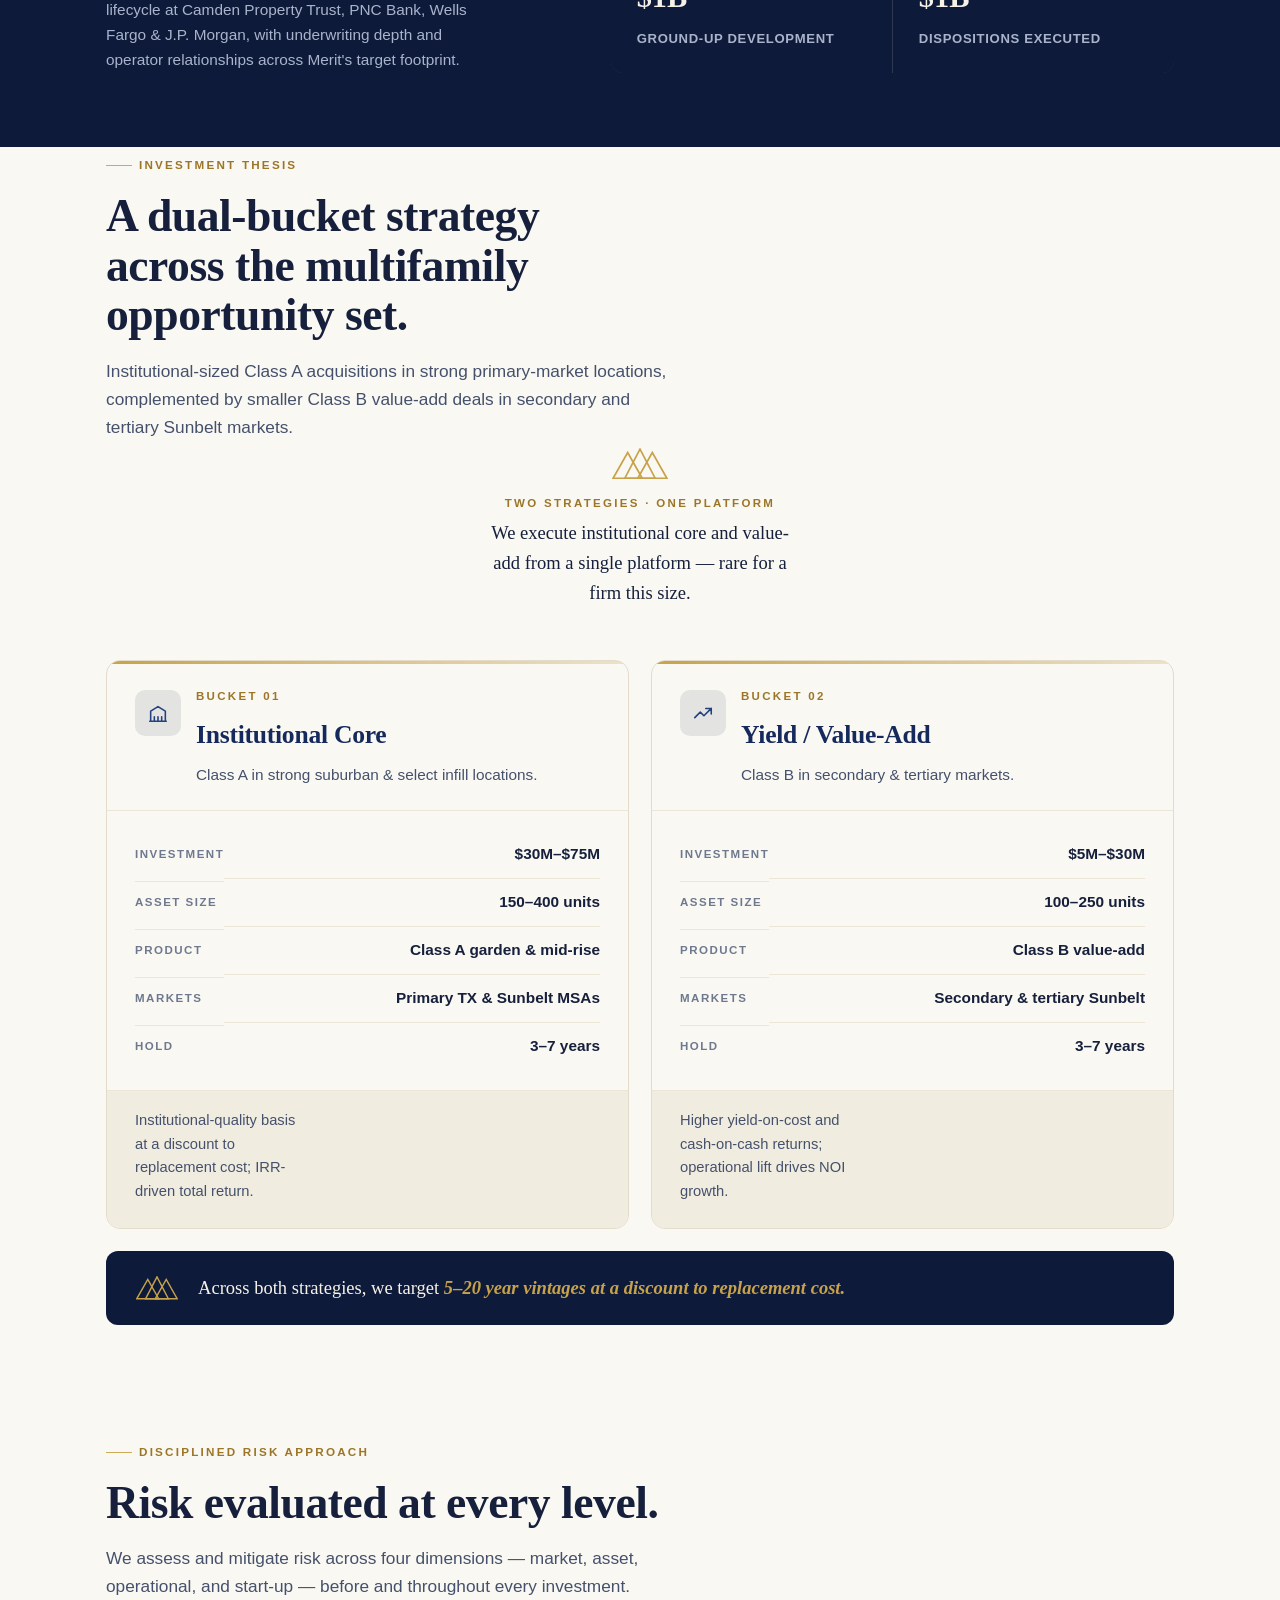
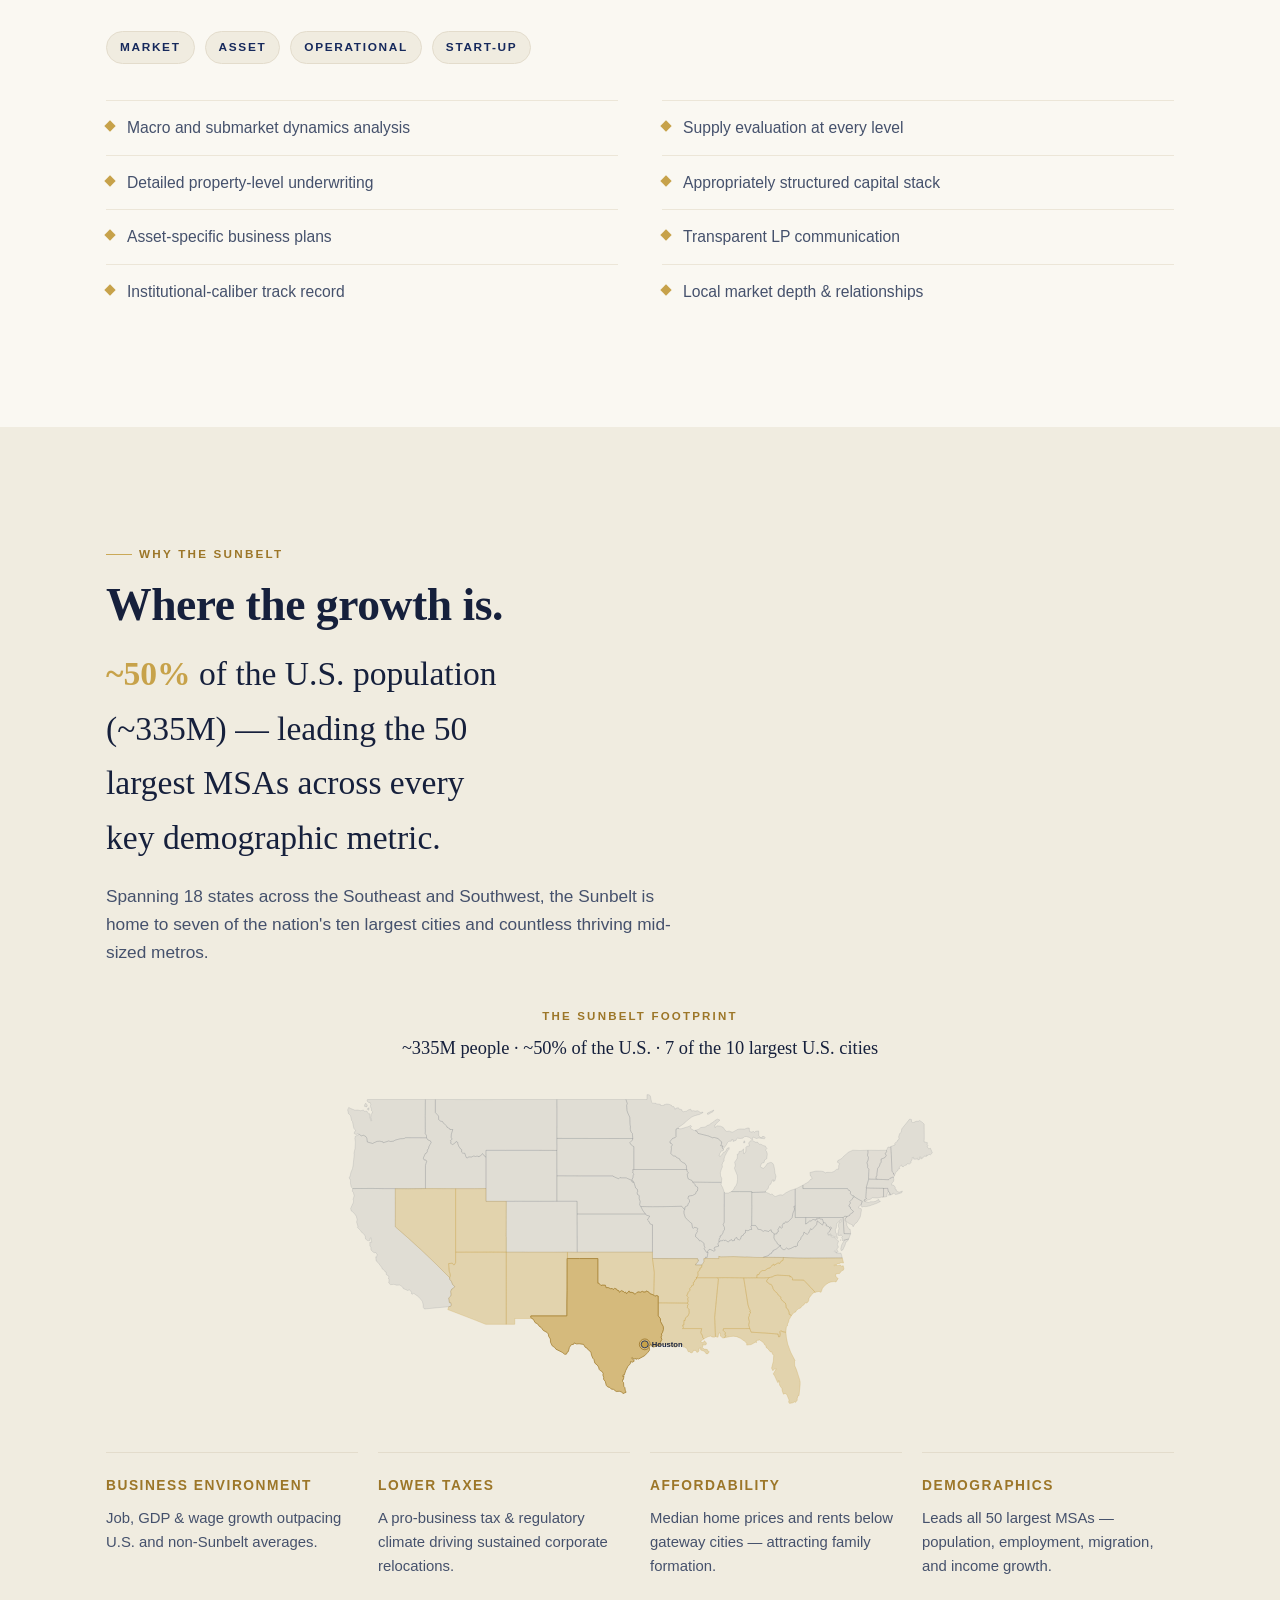
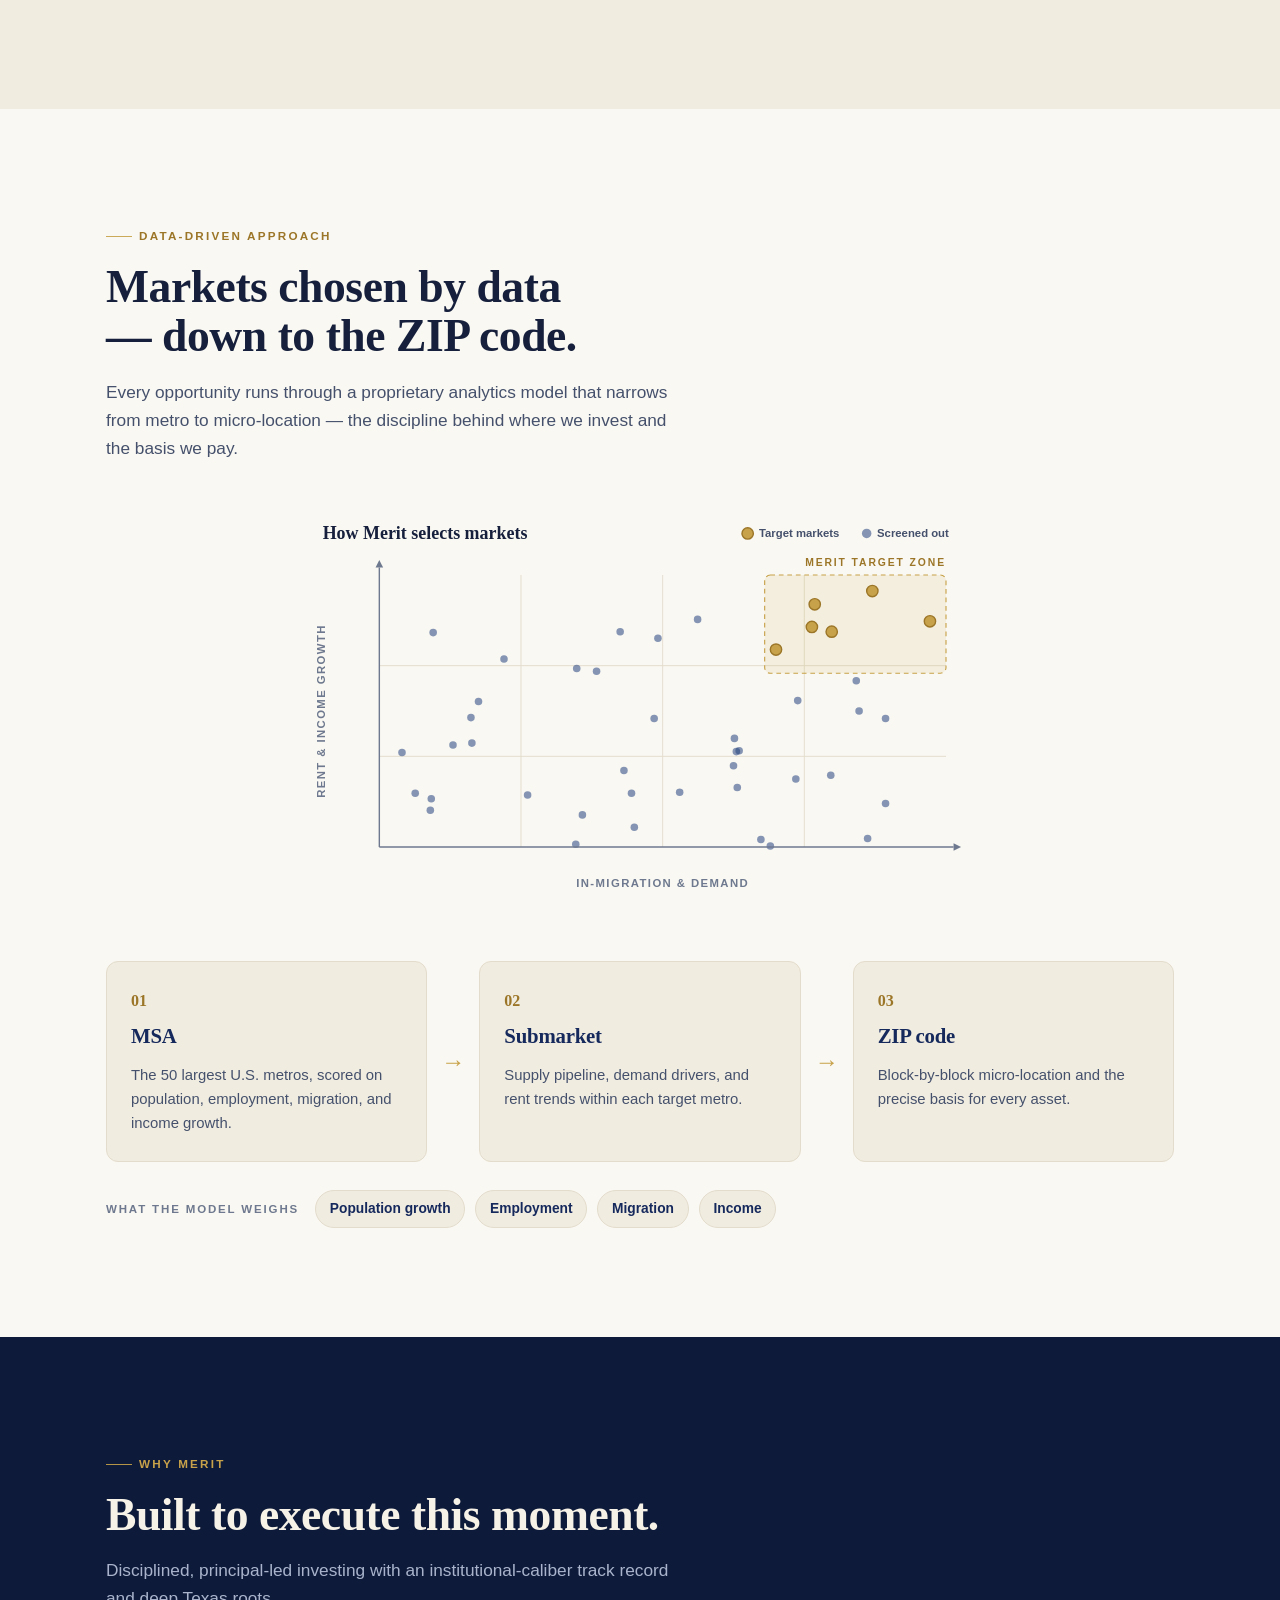
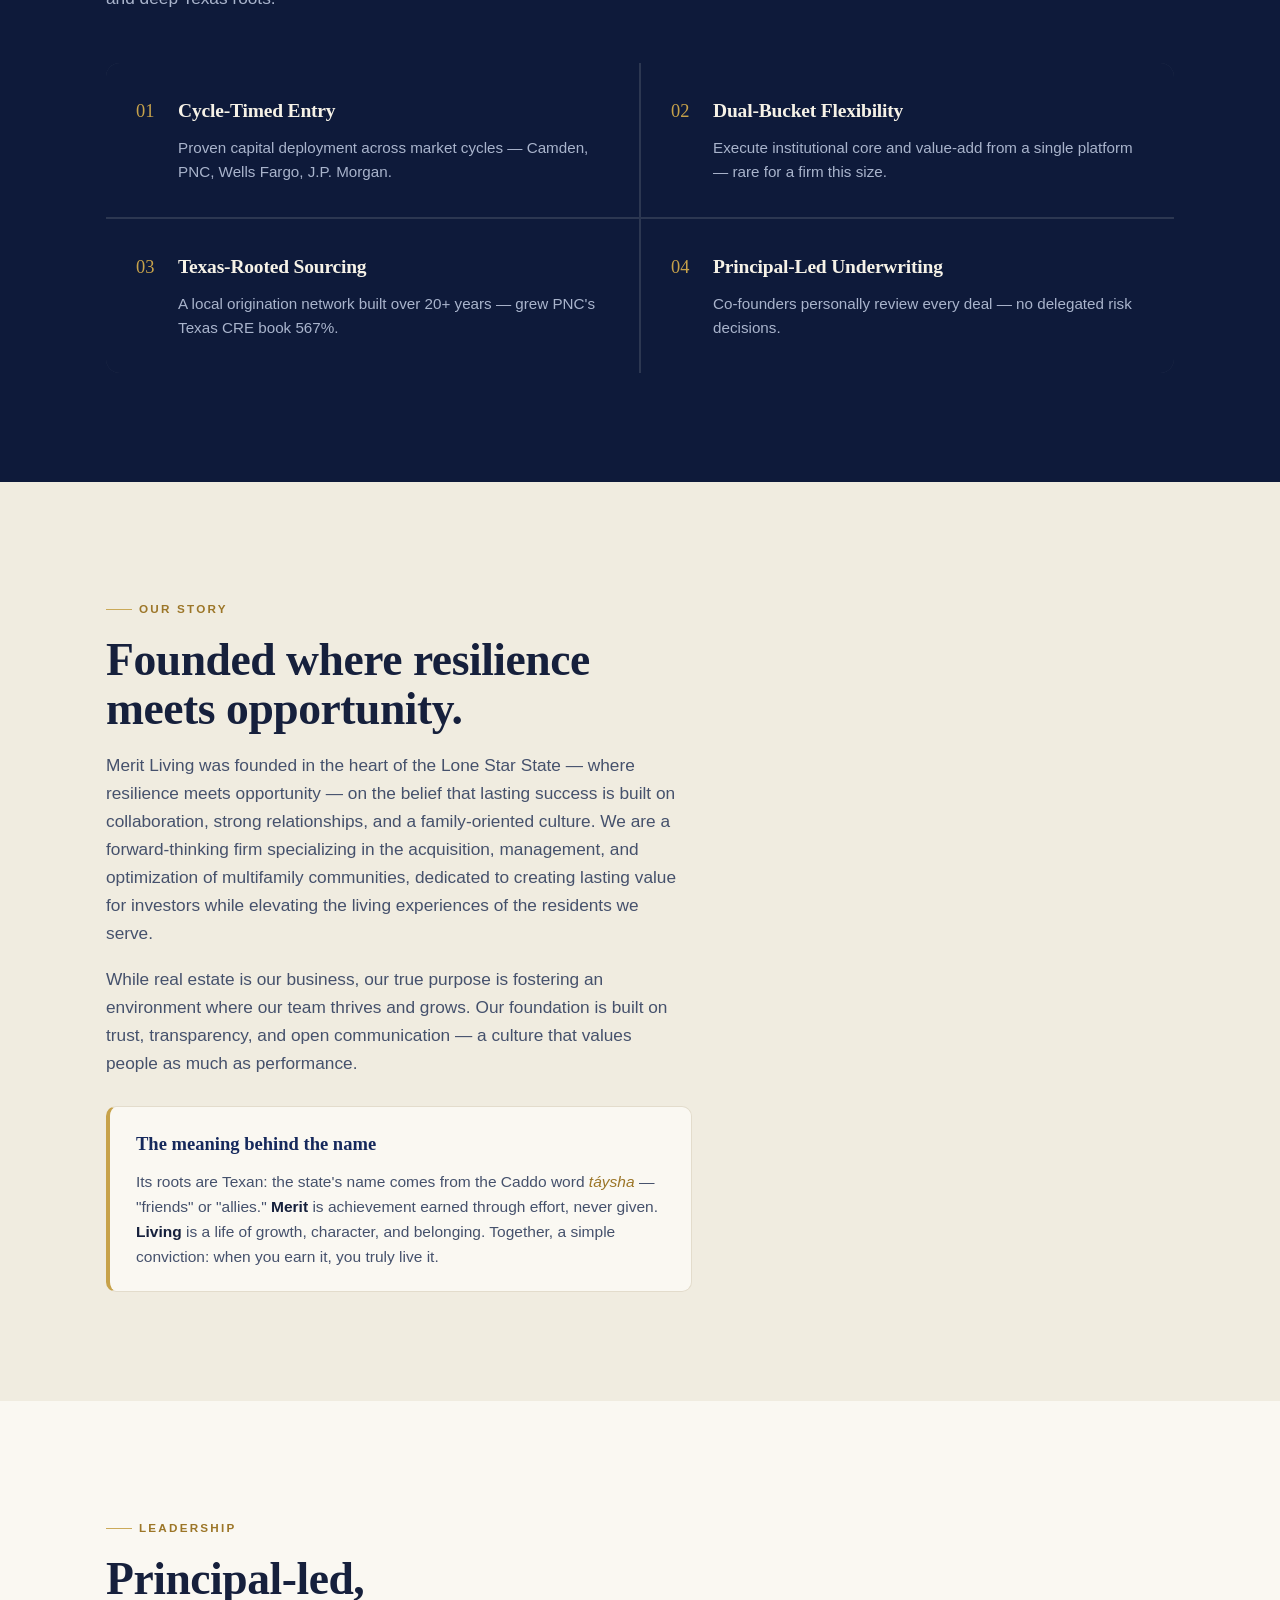
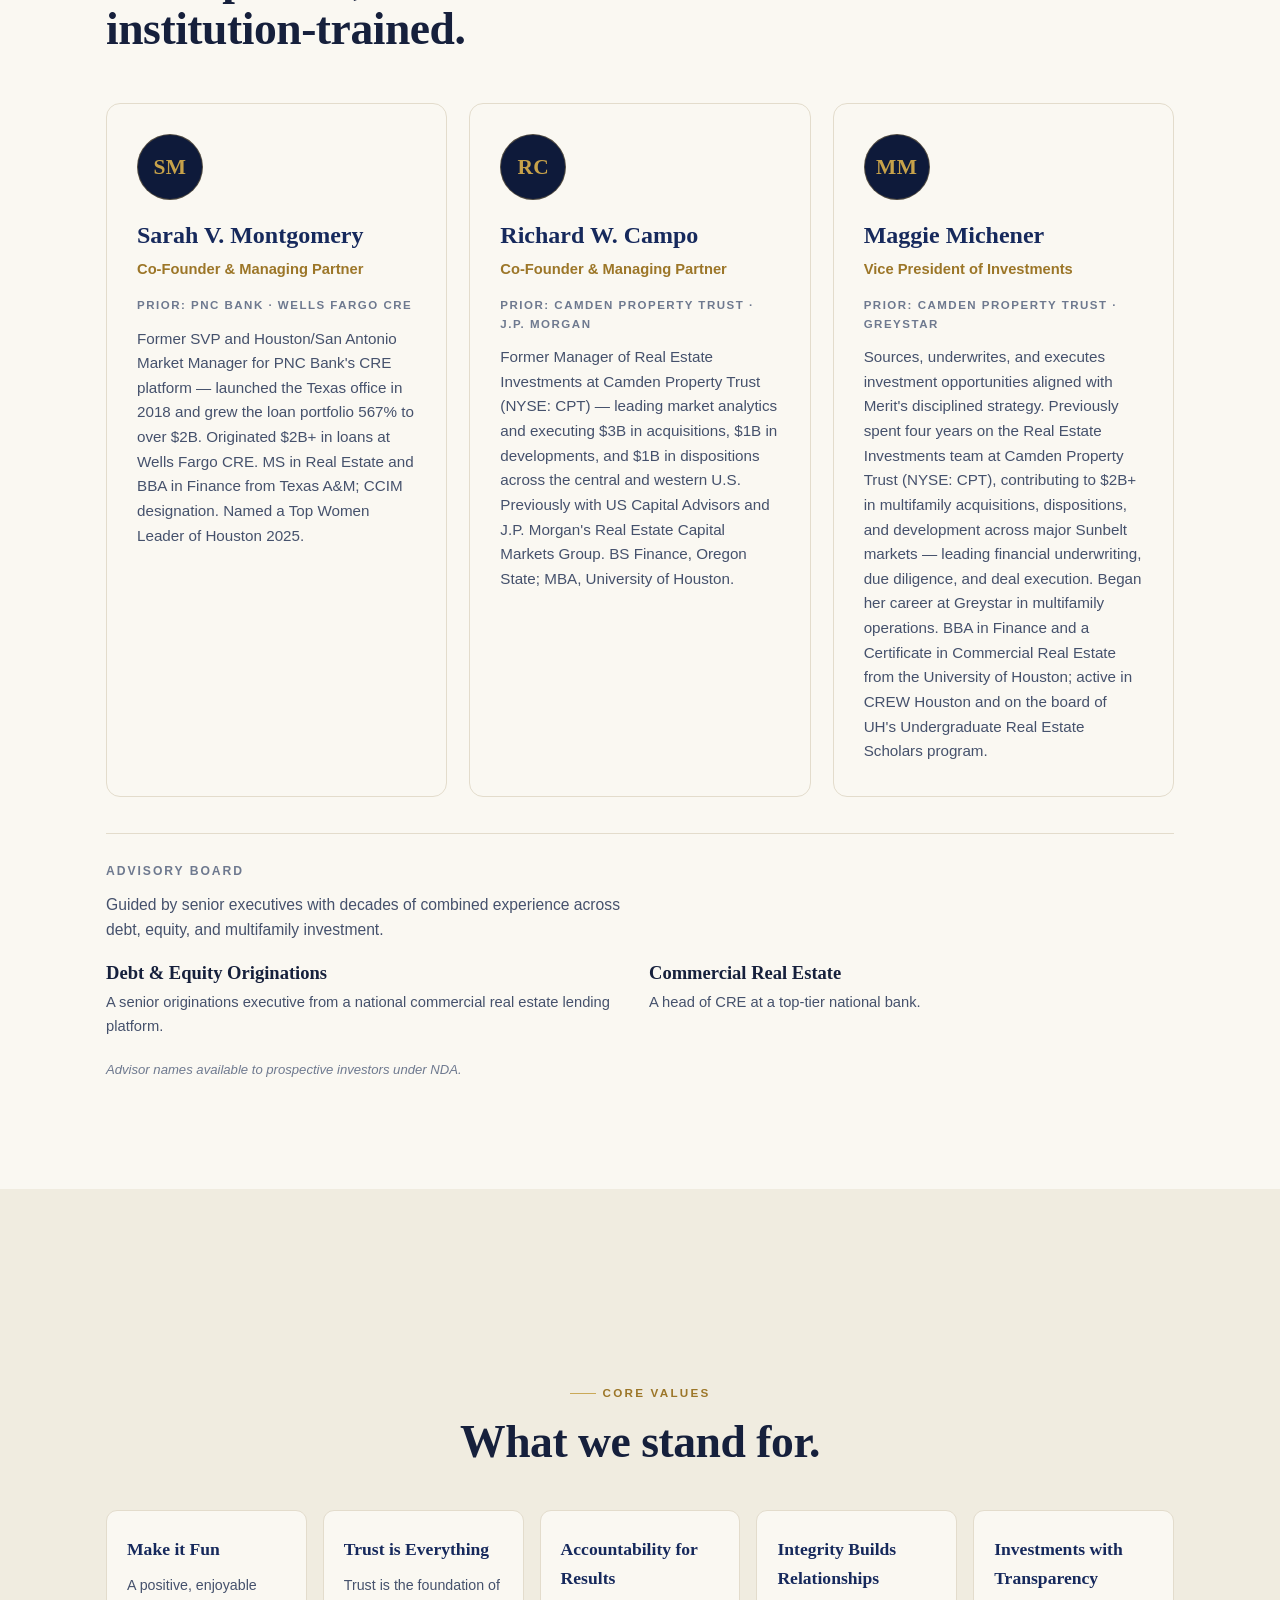
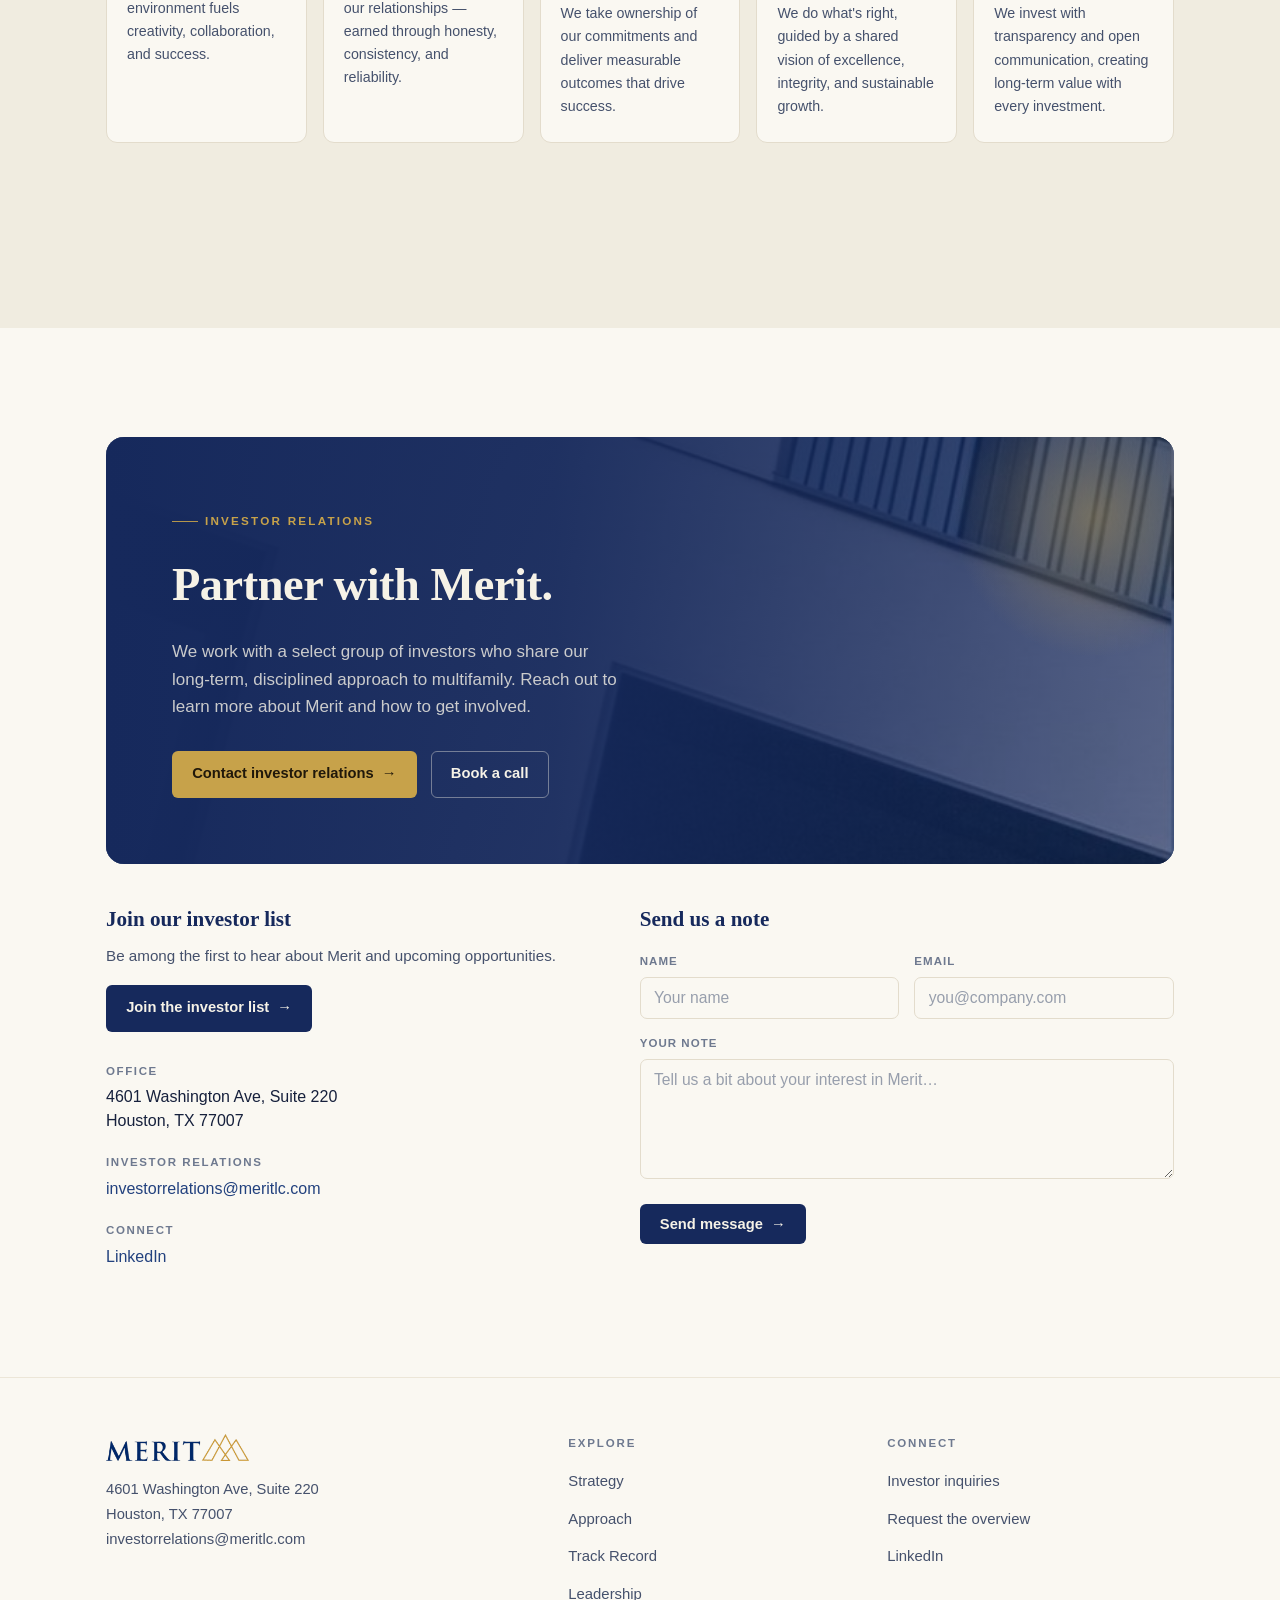
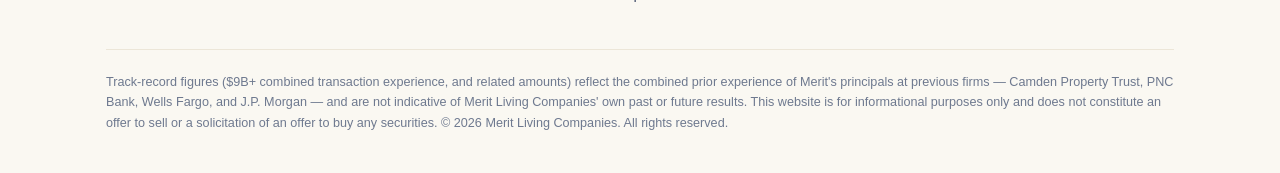
==== commit eed47980: "Merit site: investor-list CTA links out to monday.com form (placeholder URL) Co-Authored-By: Claude " ====
--- a/meritlc/index.html
+++ b/meritlc/index.html
@@ -350,6 +350,7 @@
   .ilist-form input { flex:1; font-family:var(--sans); font-size:.98rem; color:var(--ink); background:var(--bg); border:1px solid var(--line); border-radius:7px; padding:.72em .85em; }
   .ilist-form input:focus { outline:none; border-color:var(--brand); box-shadow:0 0 0 3px color-mix(in srgb, var(--brand) 18%, transparent); }
   .ilist-form .btn { white-space:nowrap; }
+  .ilist-btn { margin-top:16px; }
   .cform-wrap .ci-h { margin-bottom:16px; }
   .logo-img { height:32px; width:auto; display:block; }
   footer.site .logo-img { height:27px; }
@@ -706,10 +707,7 @@
         <div class="ilist">
           <div class="ci-h">Join our investor list</div>
           <p class="ci-sub">Be among the first to hear about Merit and upcoming opportunities.</p>
-          <form class="ilist-form" onsubmit="return false;">
-            <input type="email" placeholder="you@company.com" aria-label="Email for the investor list">
-            <button type="submit" class="btn btn-primary">Join</button>
-          </form>
+          <a class="btn btn-primary ilist-btn" href="https://forms.monday.com/forms/REPLACE-WITH-YOUR-FORM-ID" target="_blank" rel="noopener">Join the investor list <span class="arw">&rarr;</span></a>
         </div>
         <div class="det"><div class="l">Office</div><div class="v">4601 Washington Ave, Suite 220<br>Houston, TX 77007</div></div>
         <div class="det"><div class="l">Investor Relations</div><div class="v"><a href="mailto:investorrelations@meritlc.com">investorrelations@meritlc.com</a></div></div>
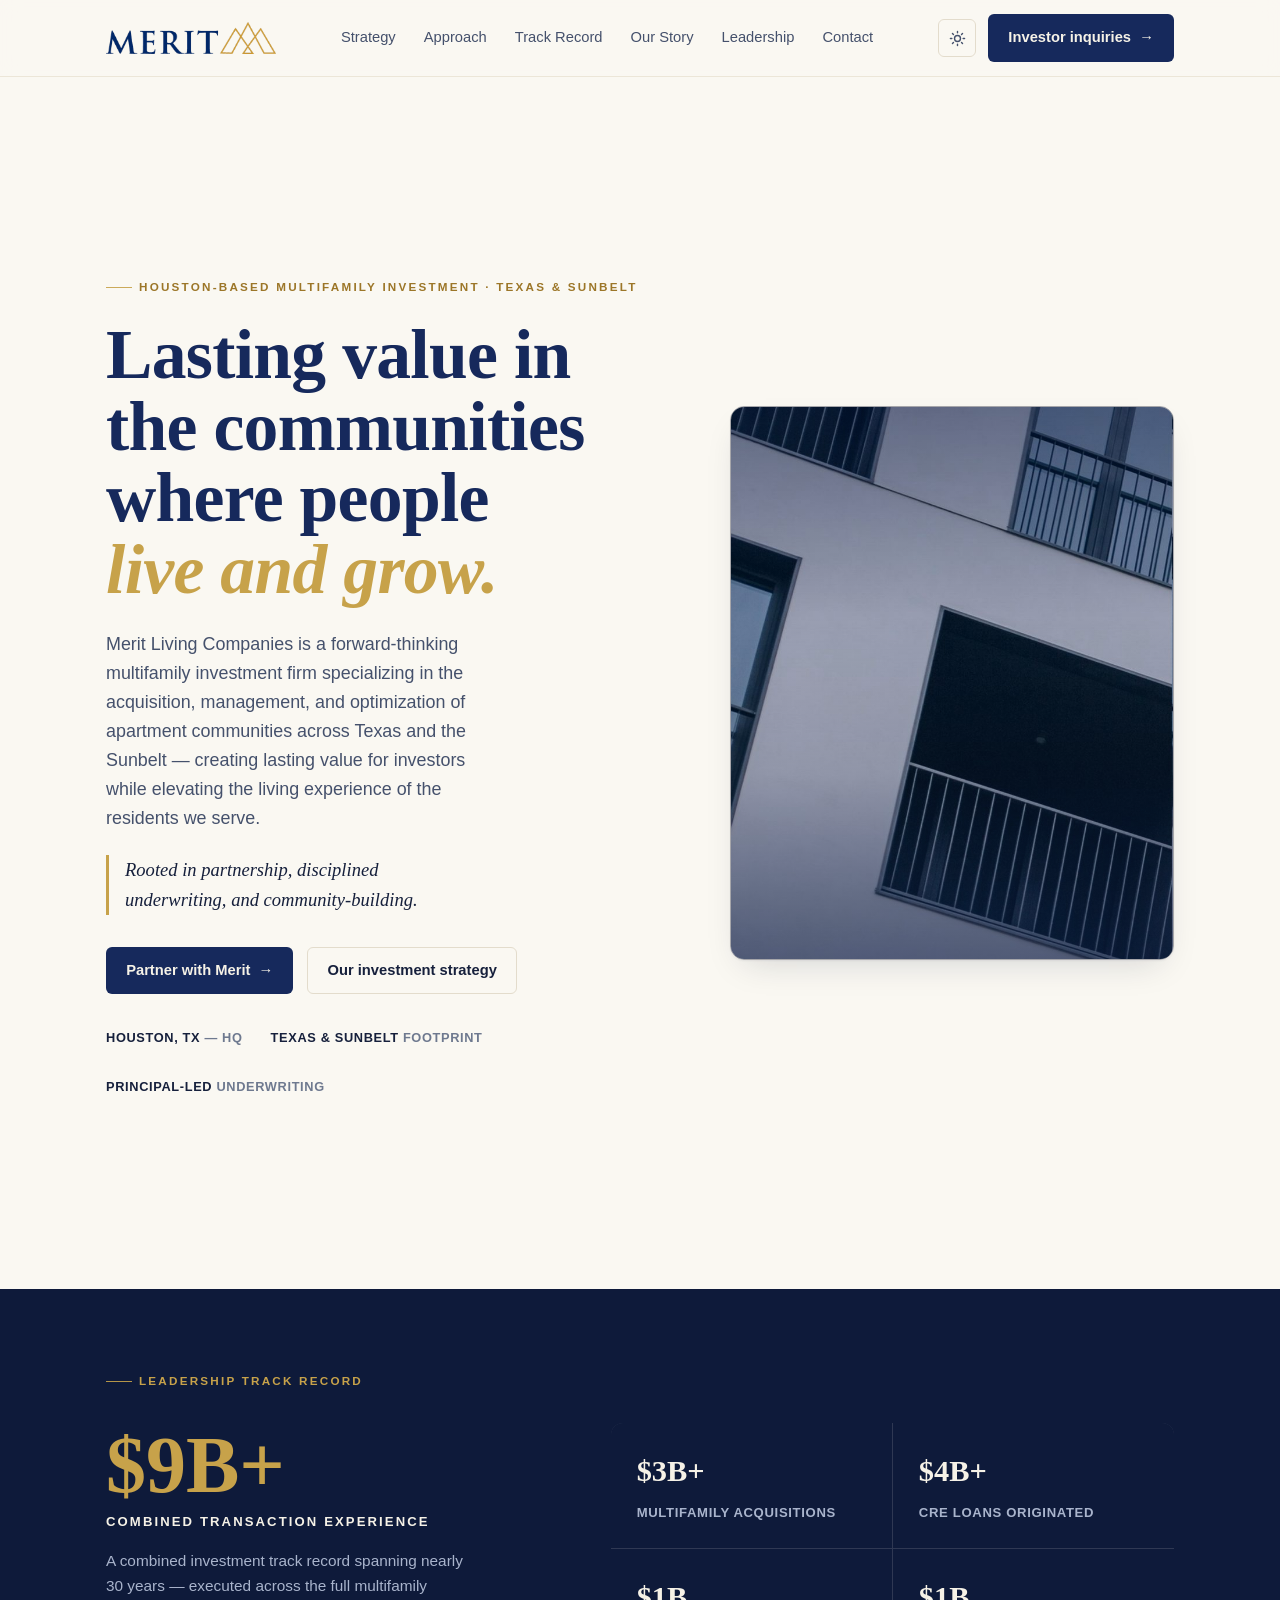
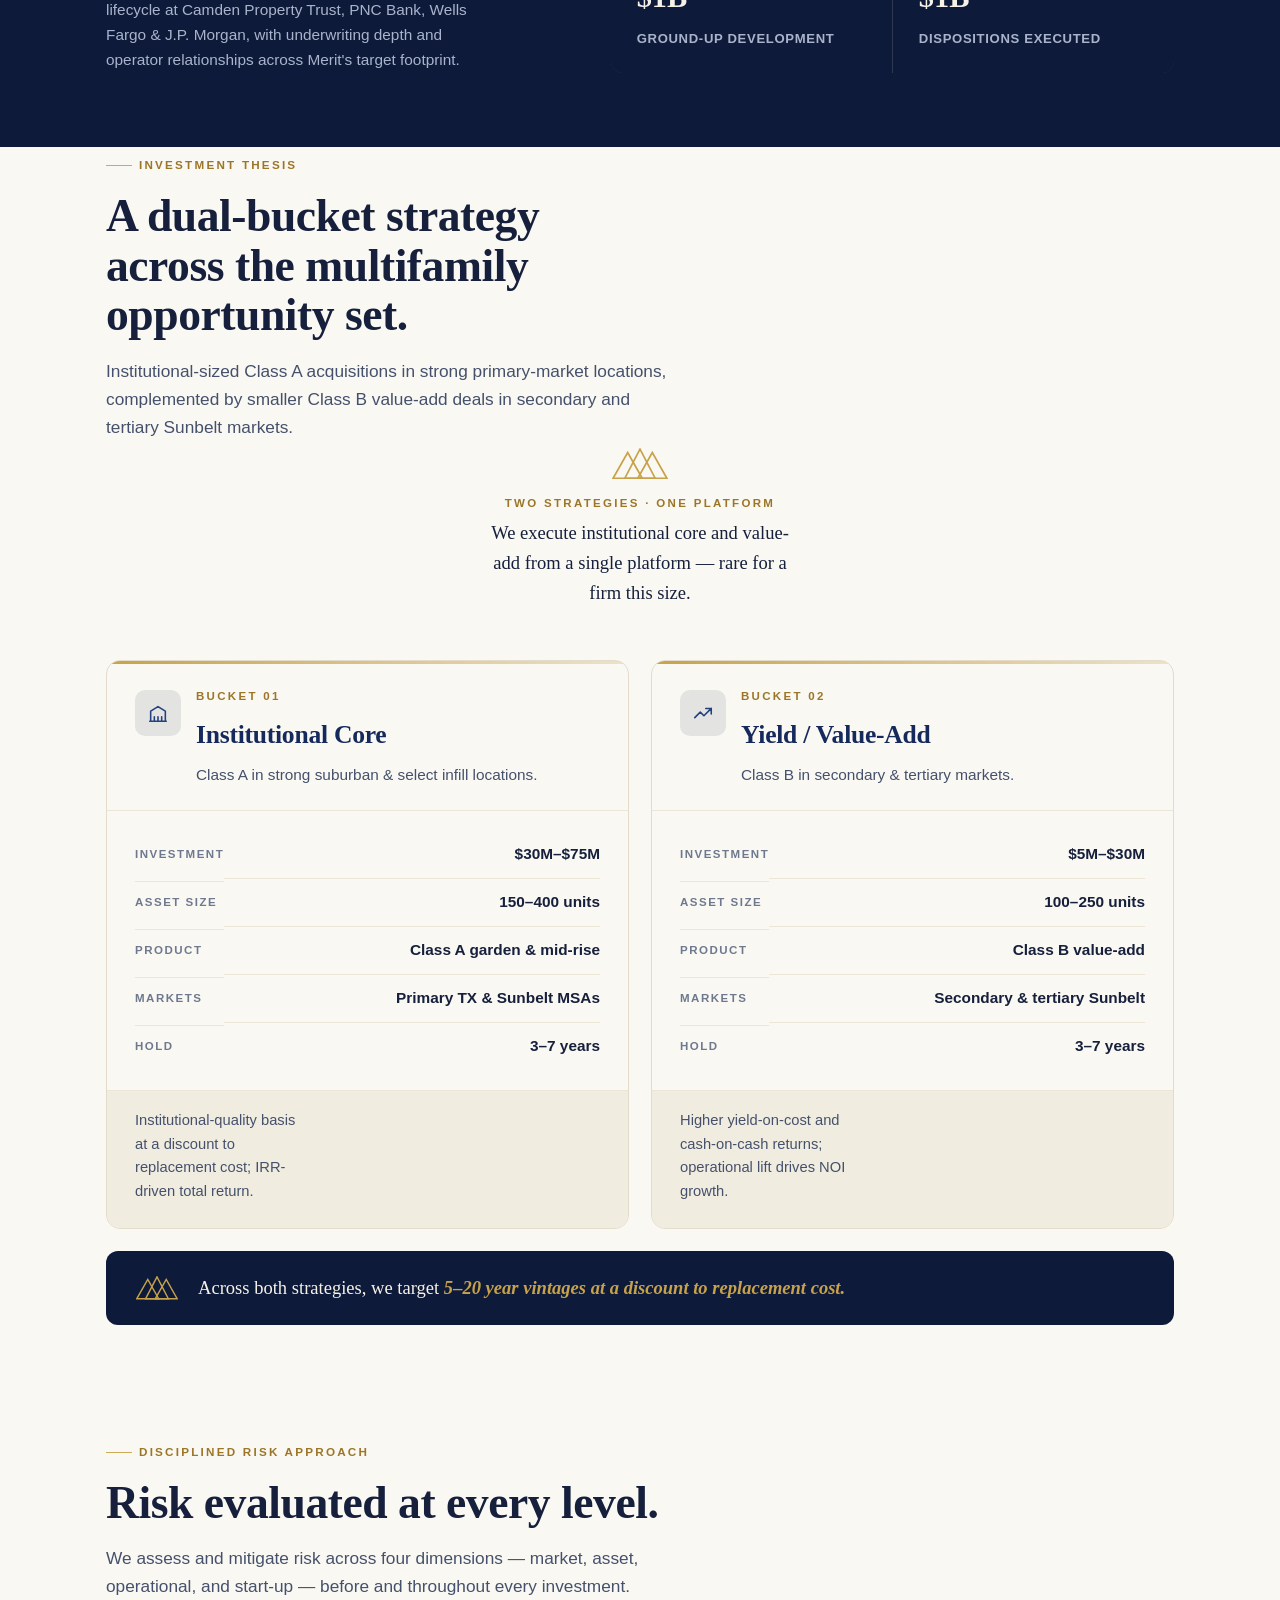
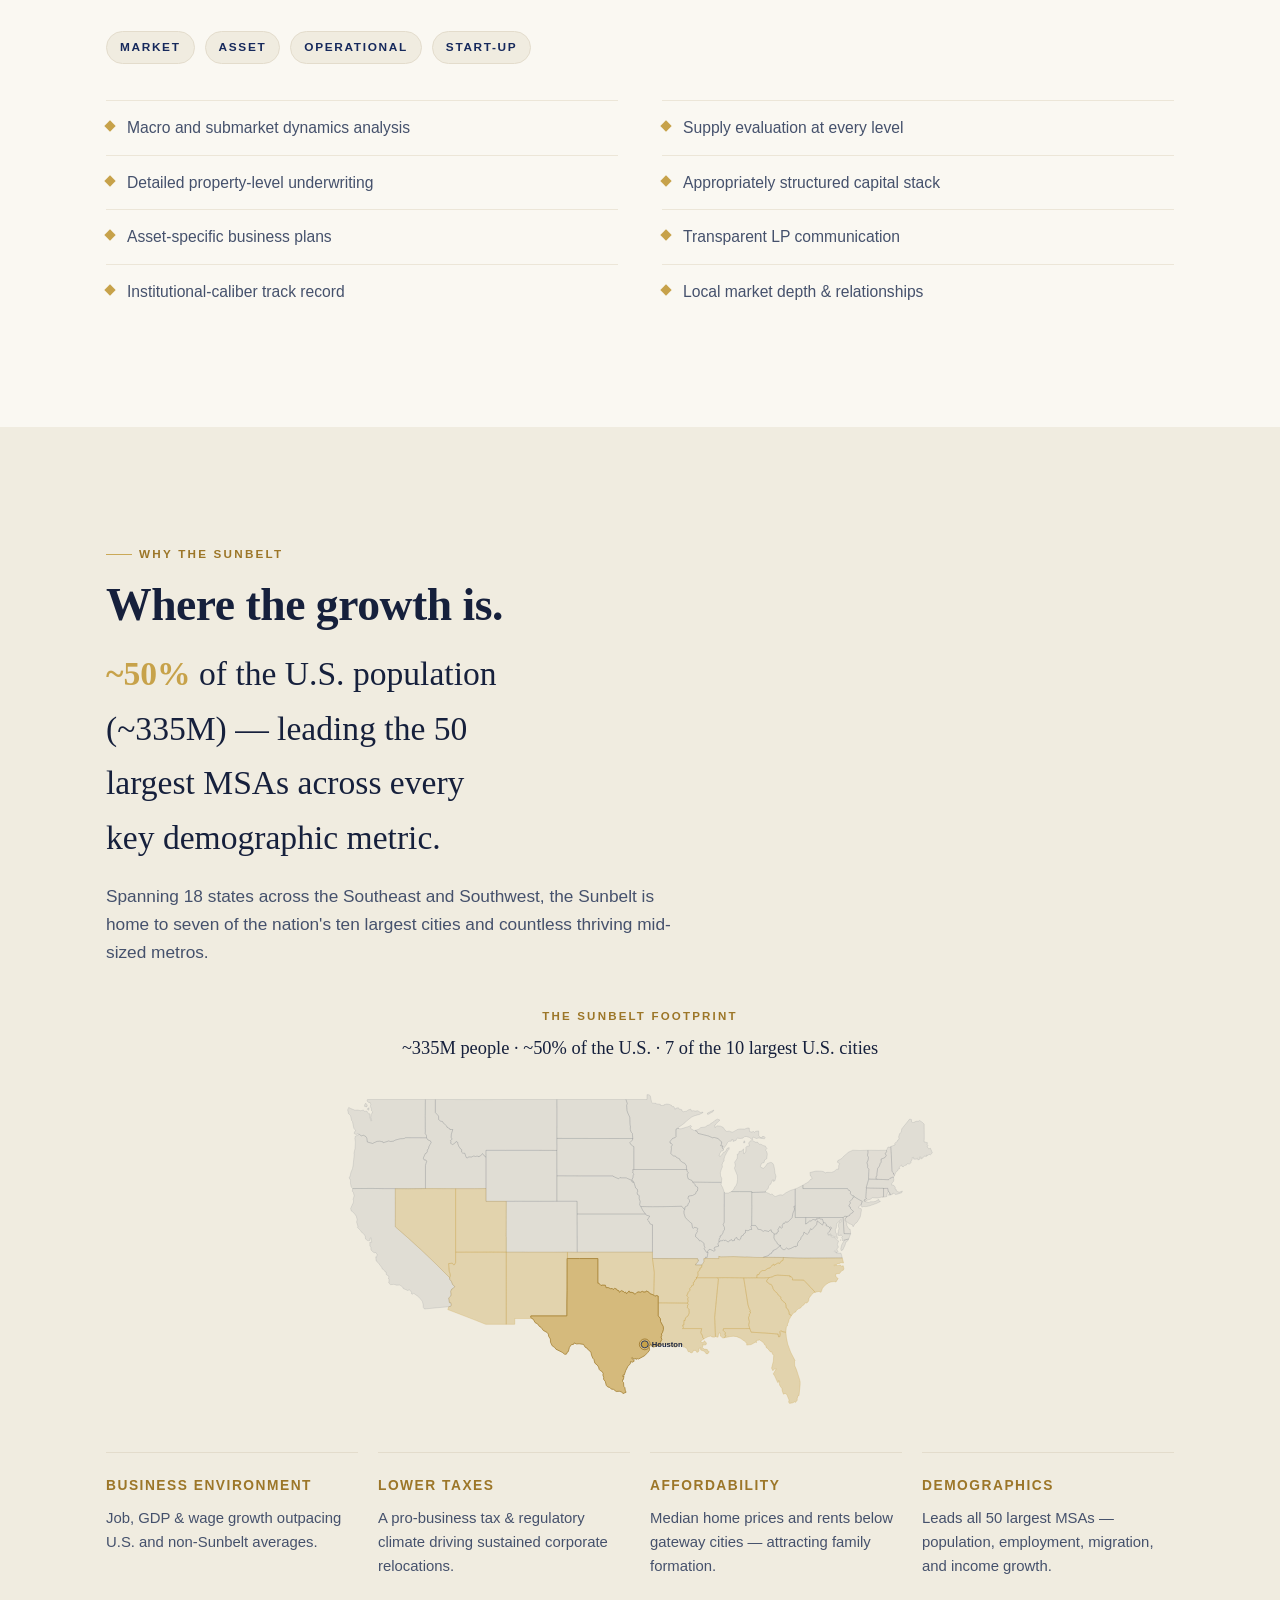
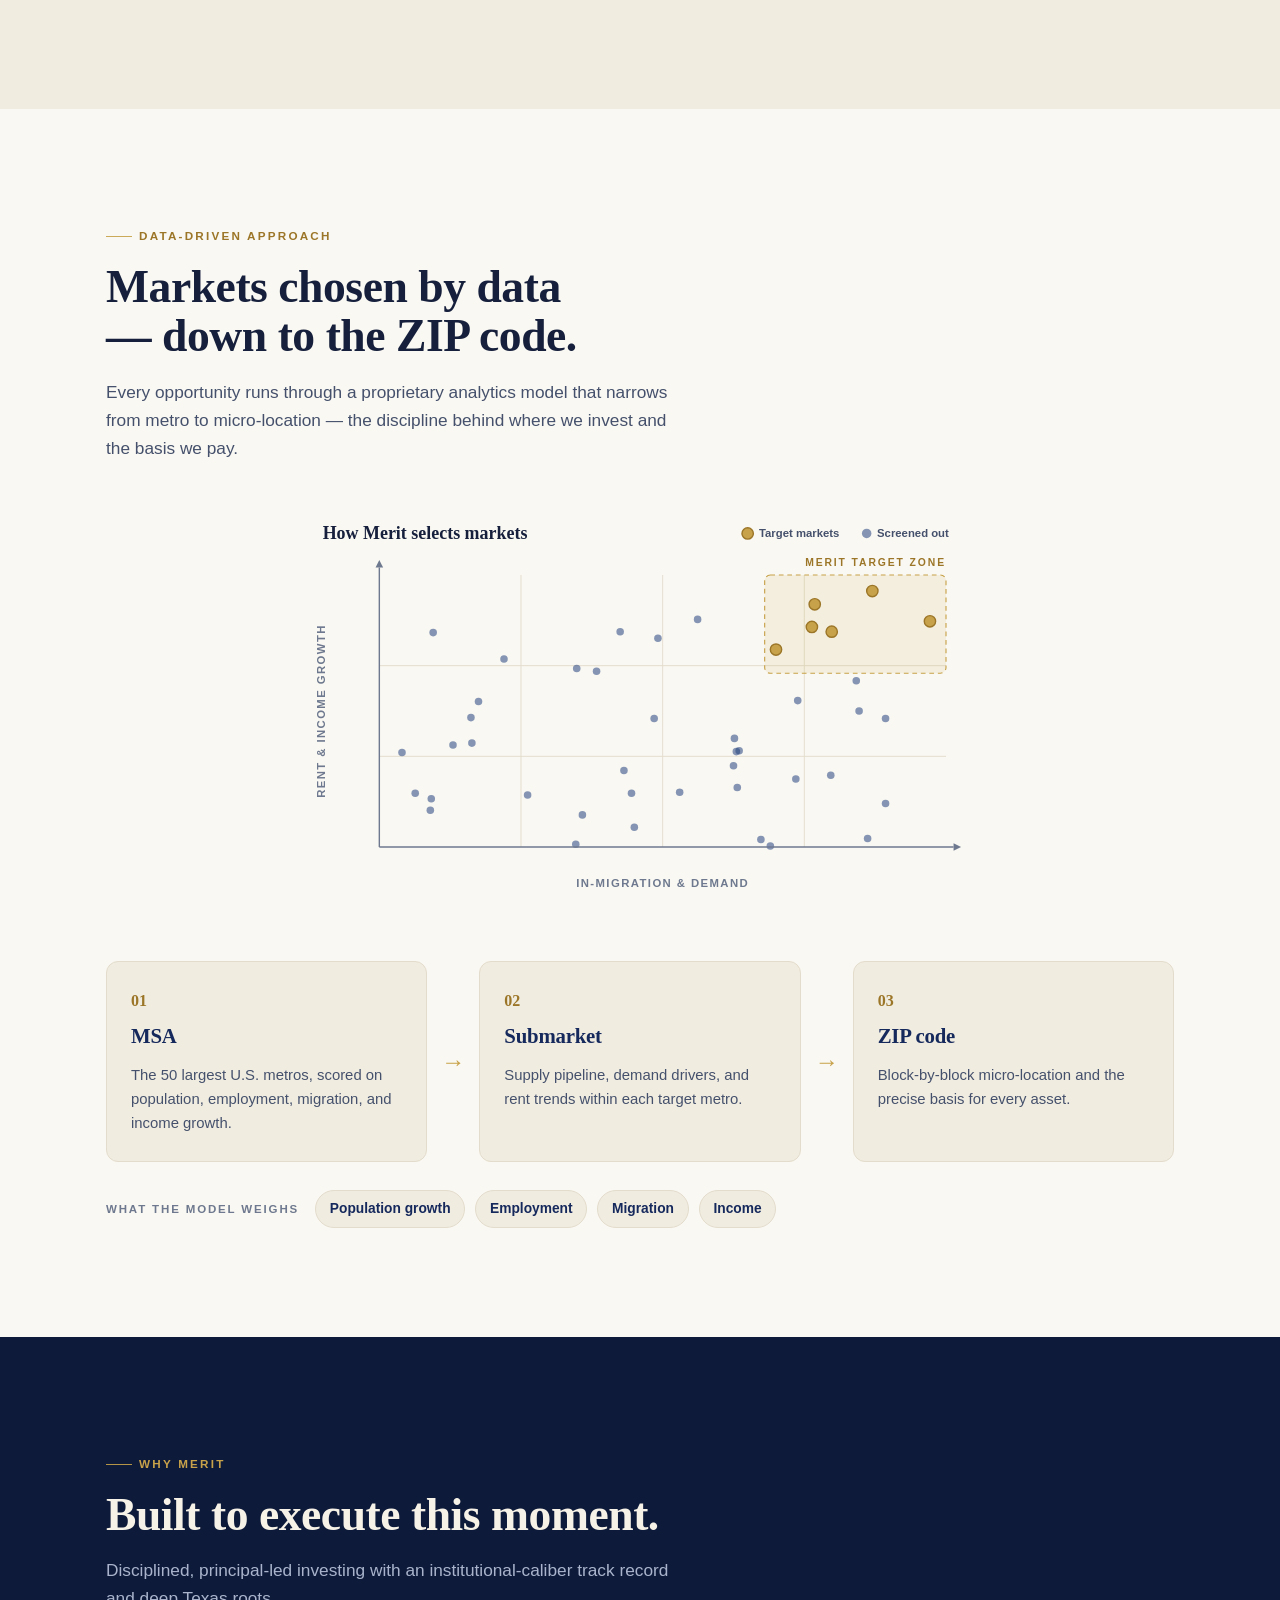
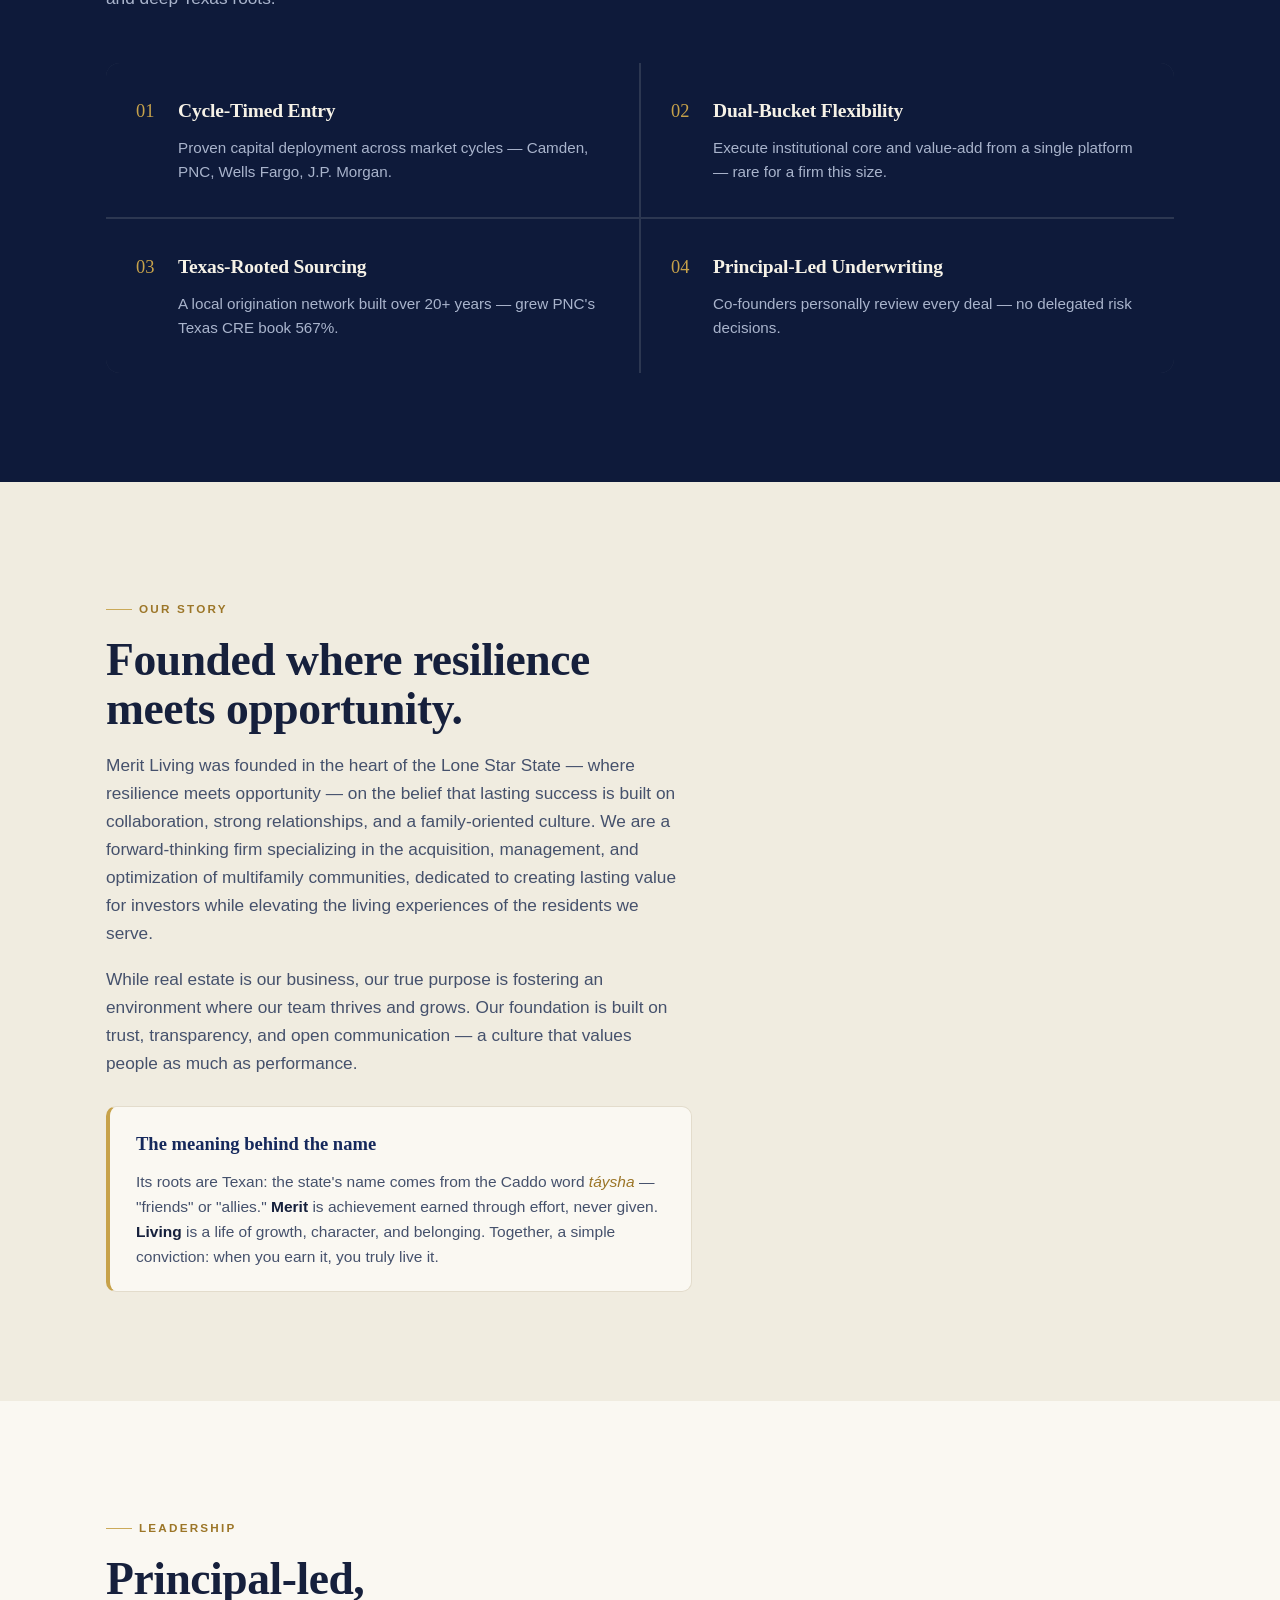
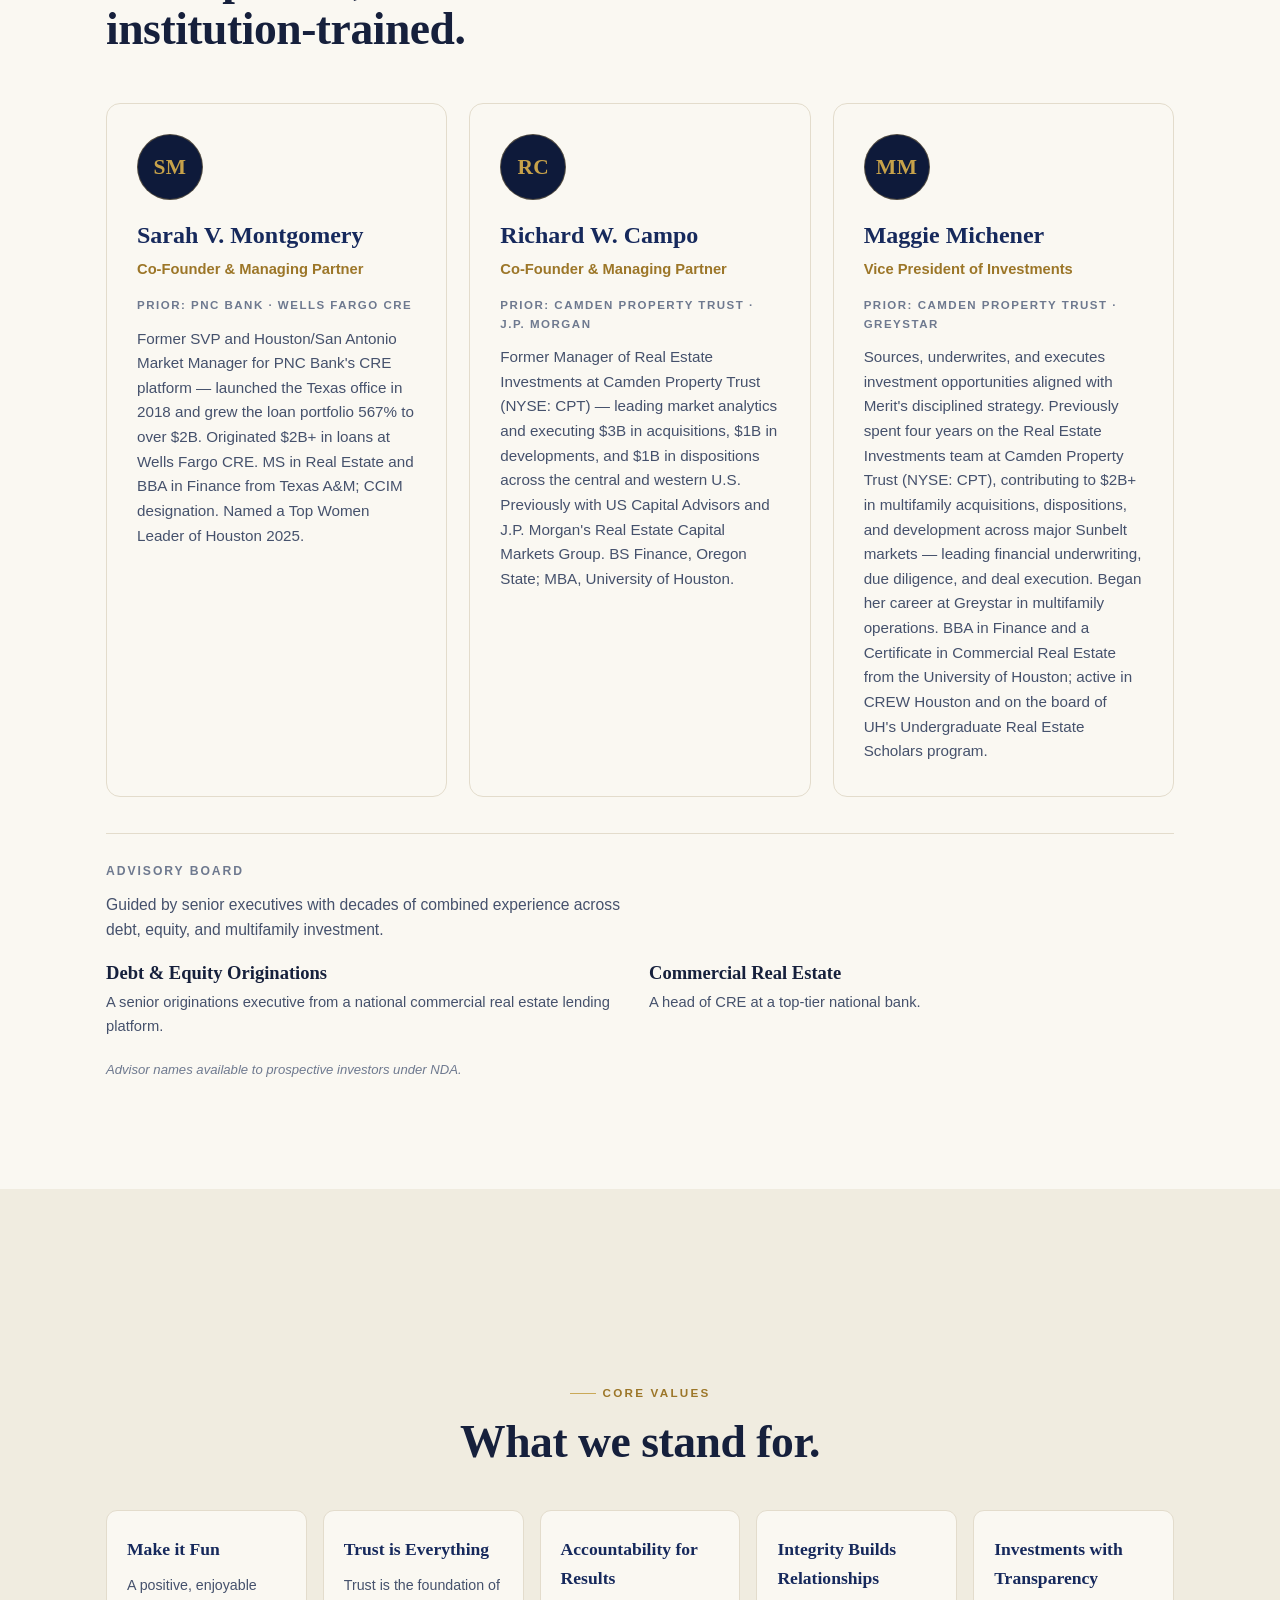
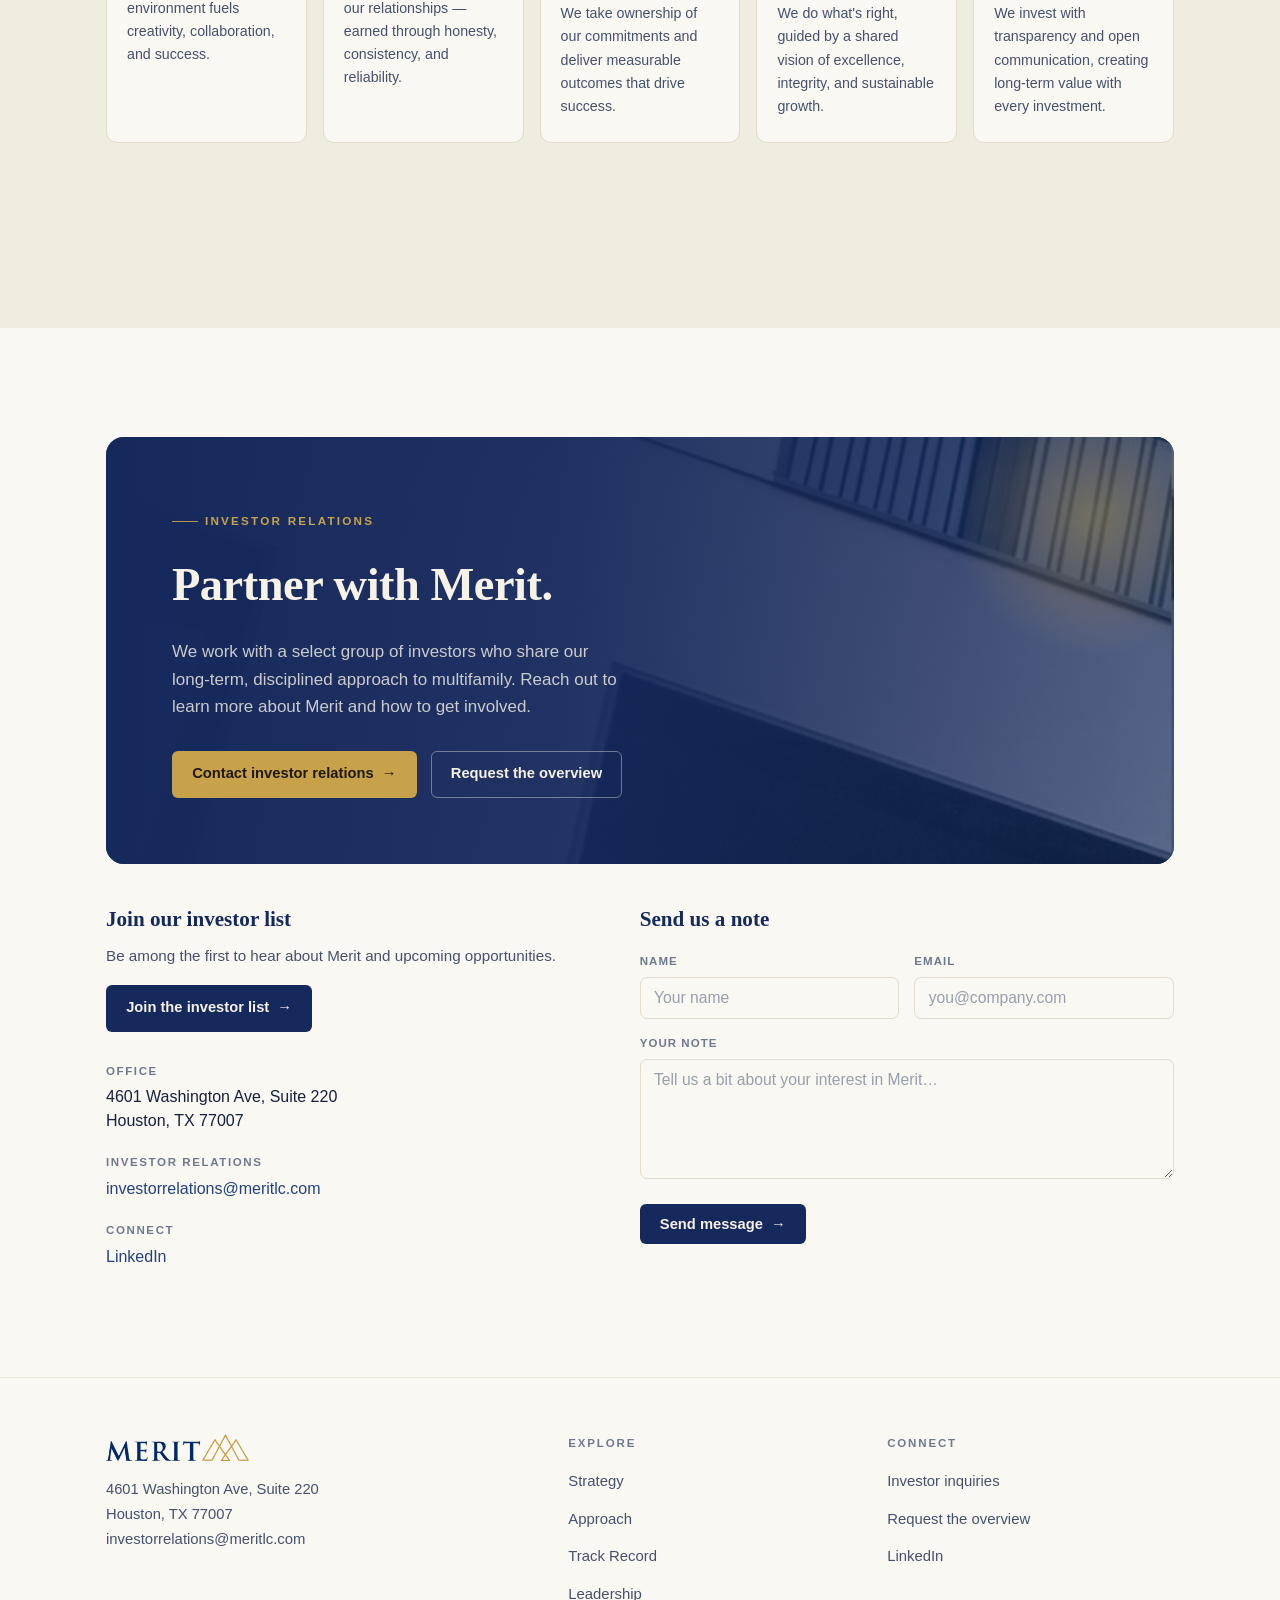
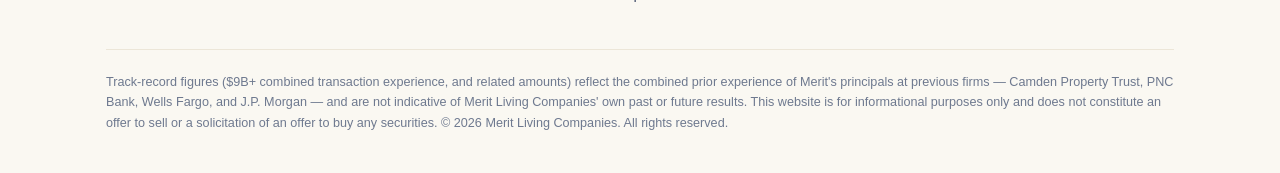
==== commit 827397ab: "Merit site: replace Book a call with Request the overview (no bookings dependency) Co-Authored-By: C" ====
--- a/meritlc/index.html
+++ b/meritlc/index.html
@@ -698,7 +698,7 @@
         <p>We work with a select group of investors who share our long-term, disciplined approach to multifamily. Reach out to learn more about Merit and how to get involved.</p>
         <div class="hero-cta">
           <a class="btn btn-primary" href="mailto:investorrelations@meritlc.com">Contact investor relations <span class="arw">&rarr;</span></a>
-          <a class="btn btn-ghost" href="#book">Book a call</a>
+          <a class="btn btn-ghost" href="mailto:investorrelations@meritlc.com?subject=Request%20the%20Merit%20company%20overview">Request the overview</a>
         </div>
       </div>
     </div>
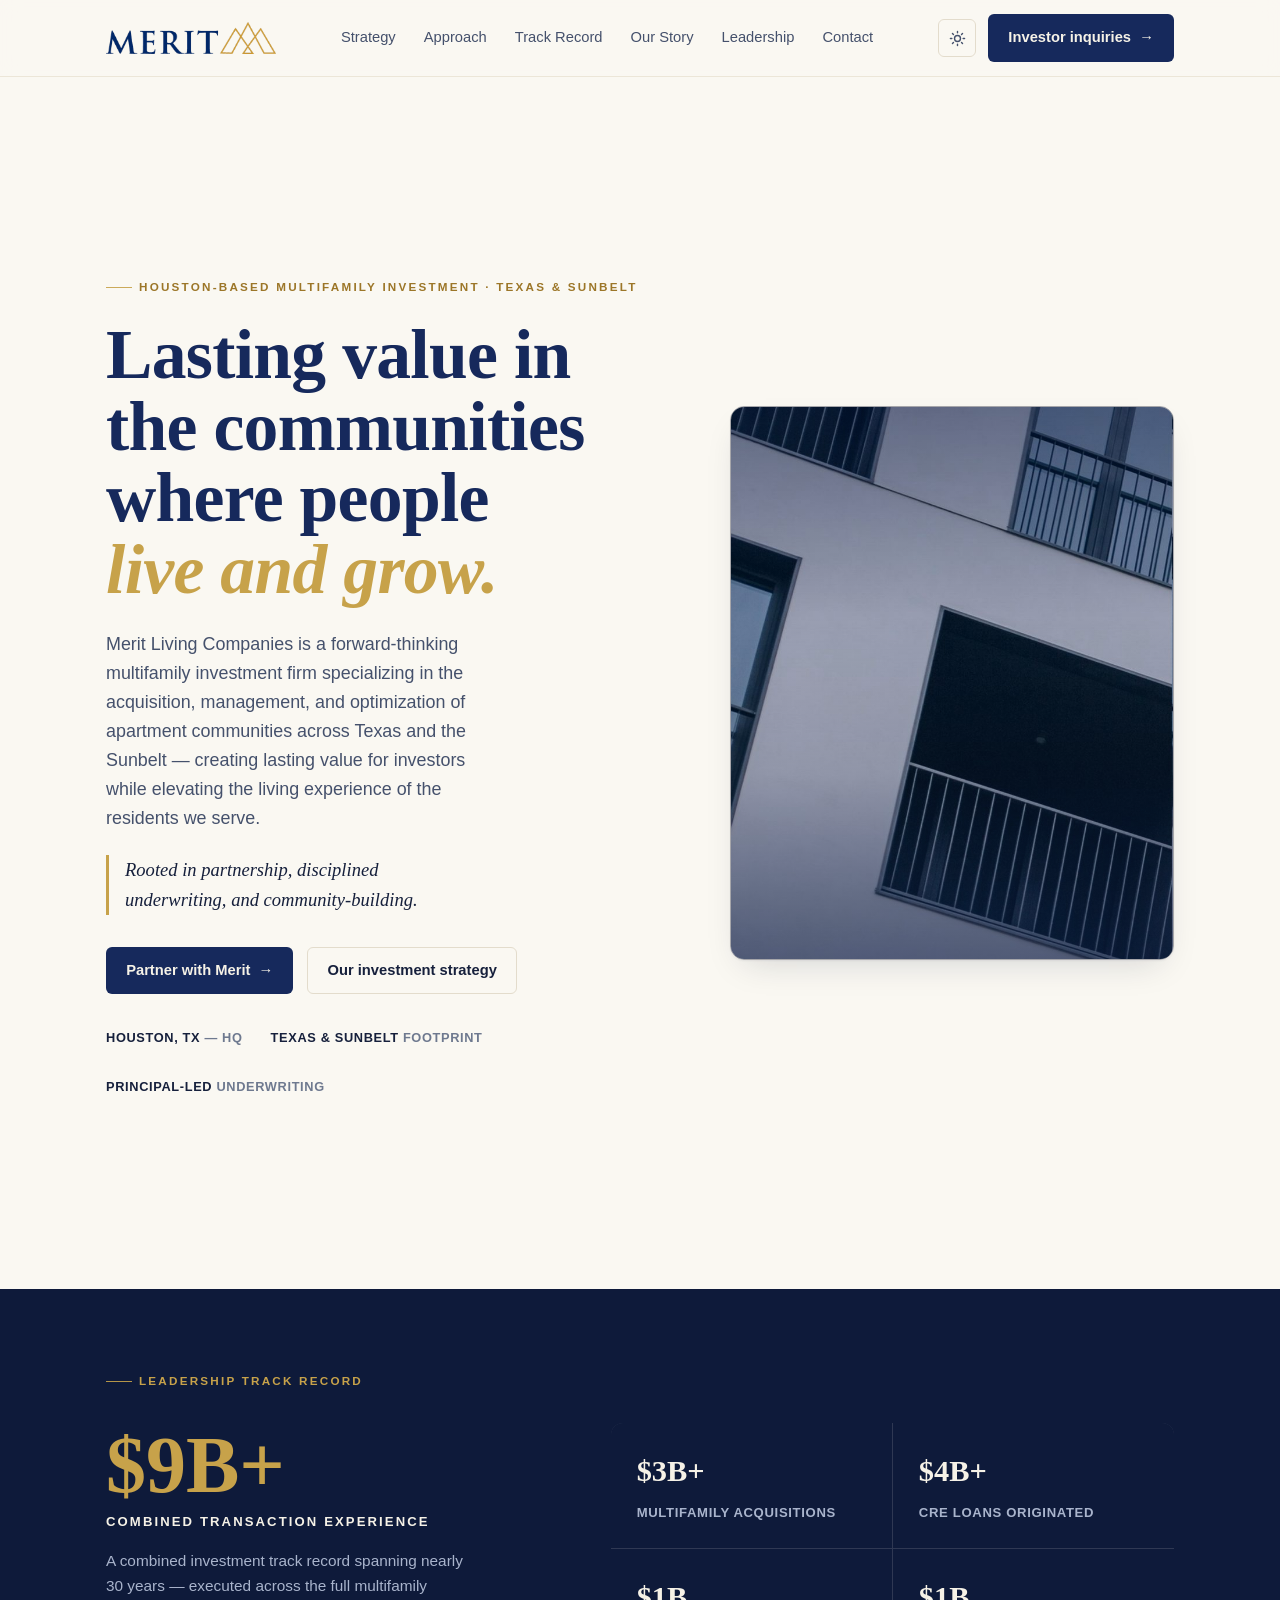
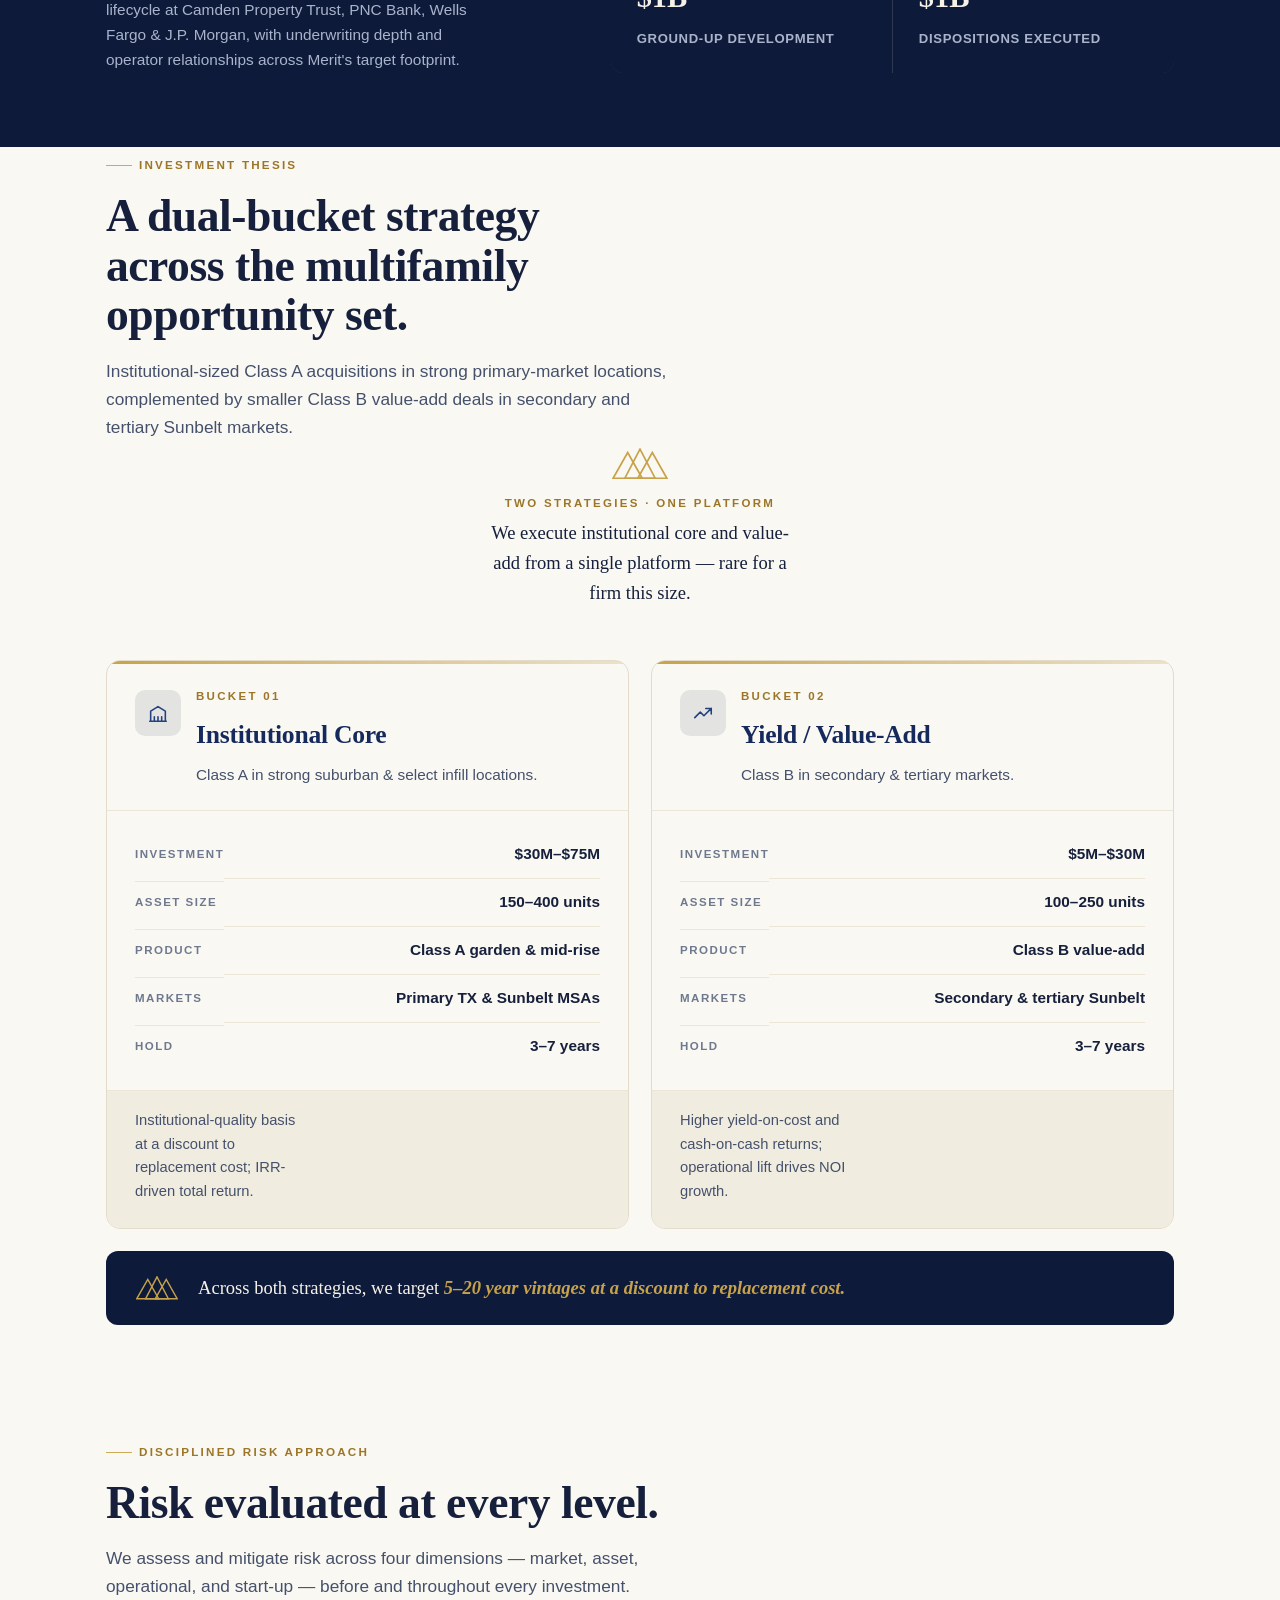
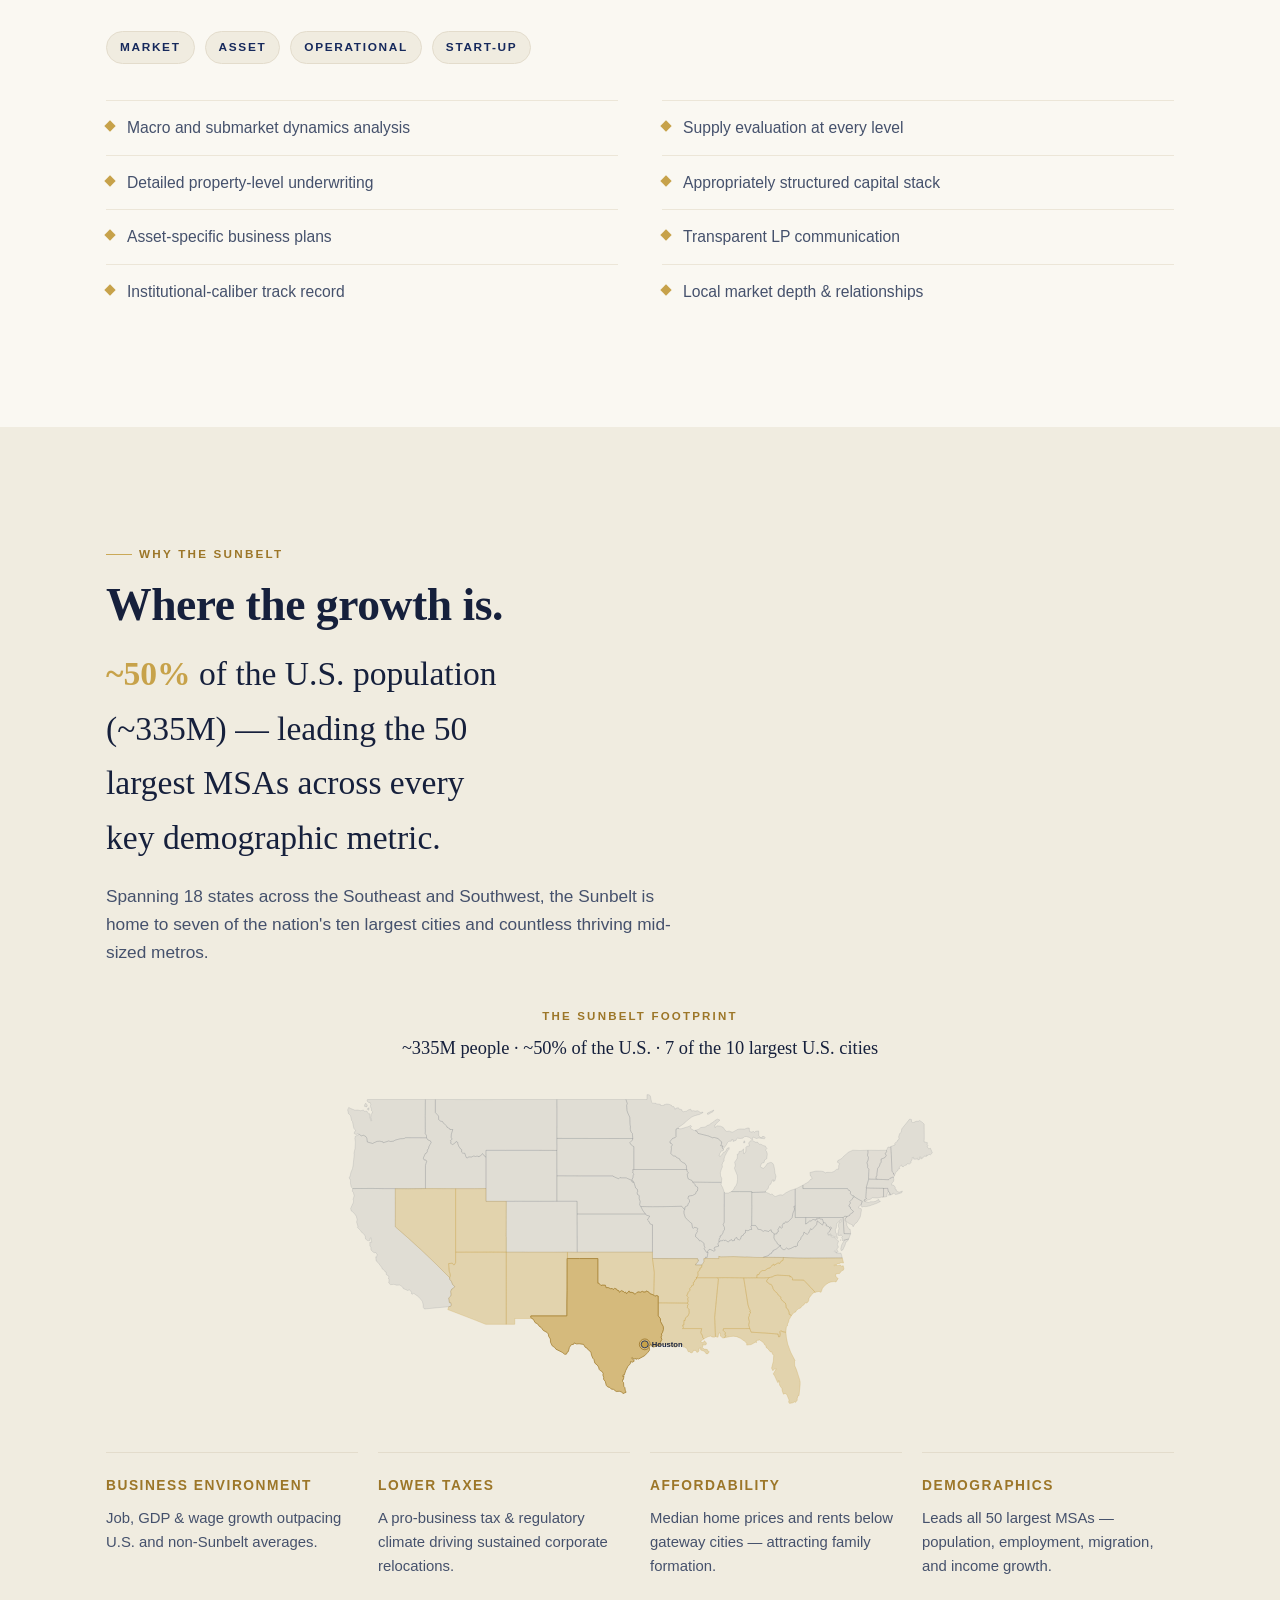
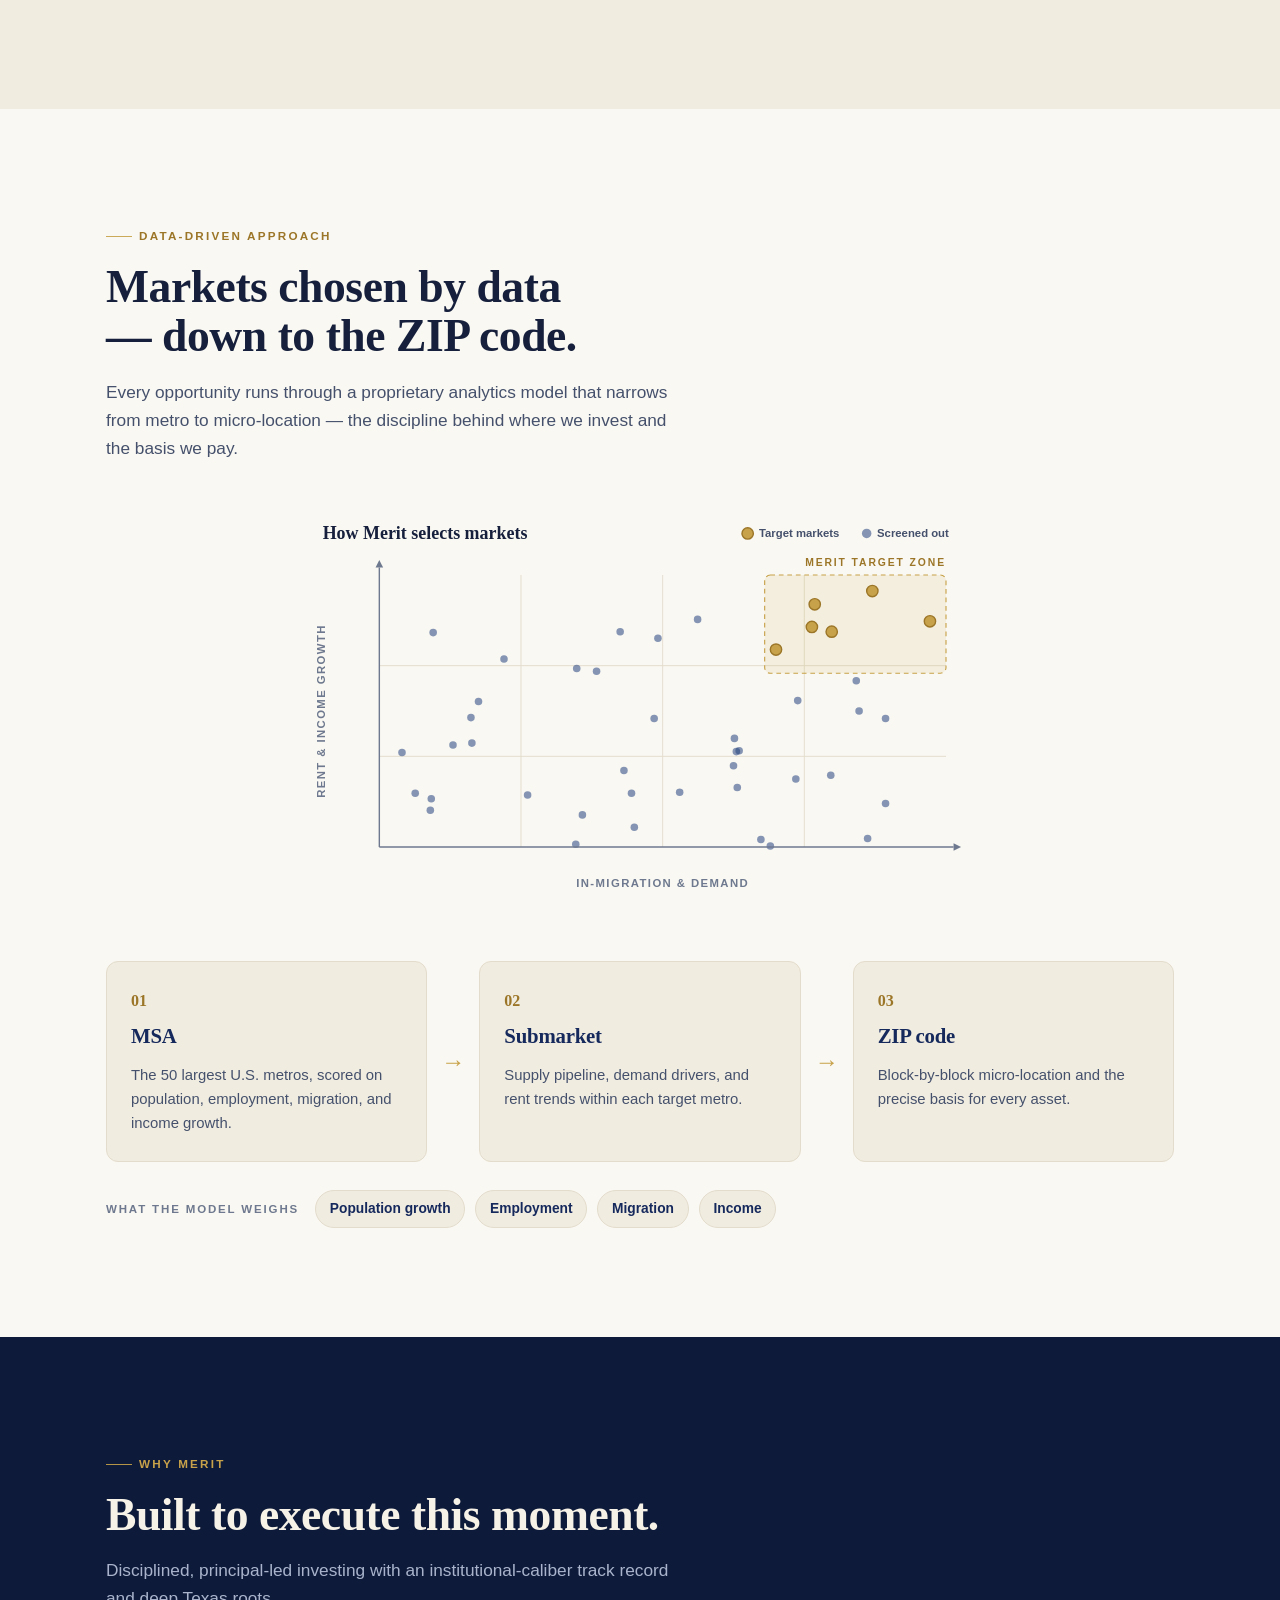
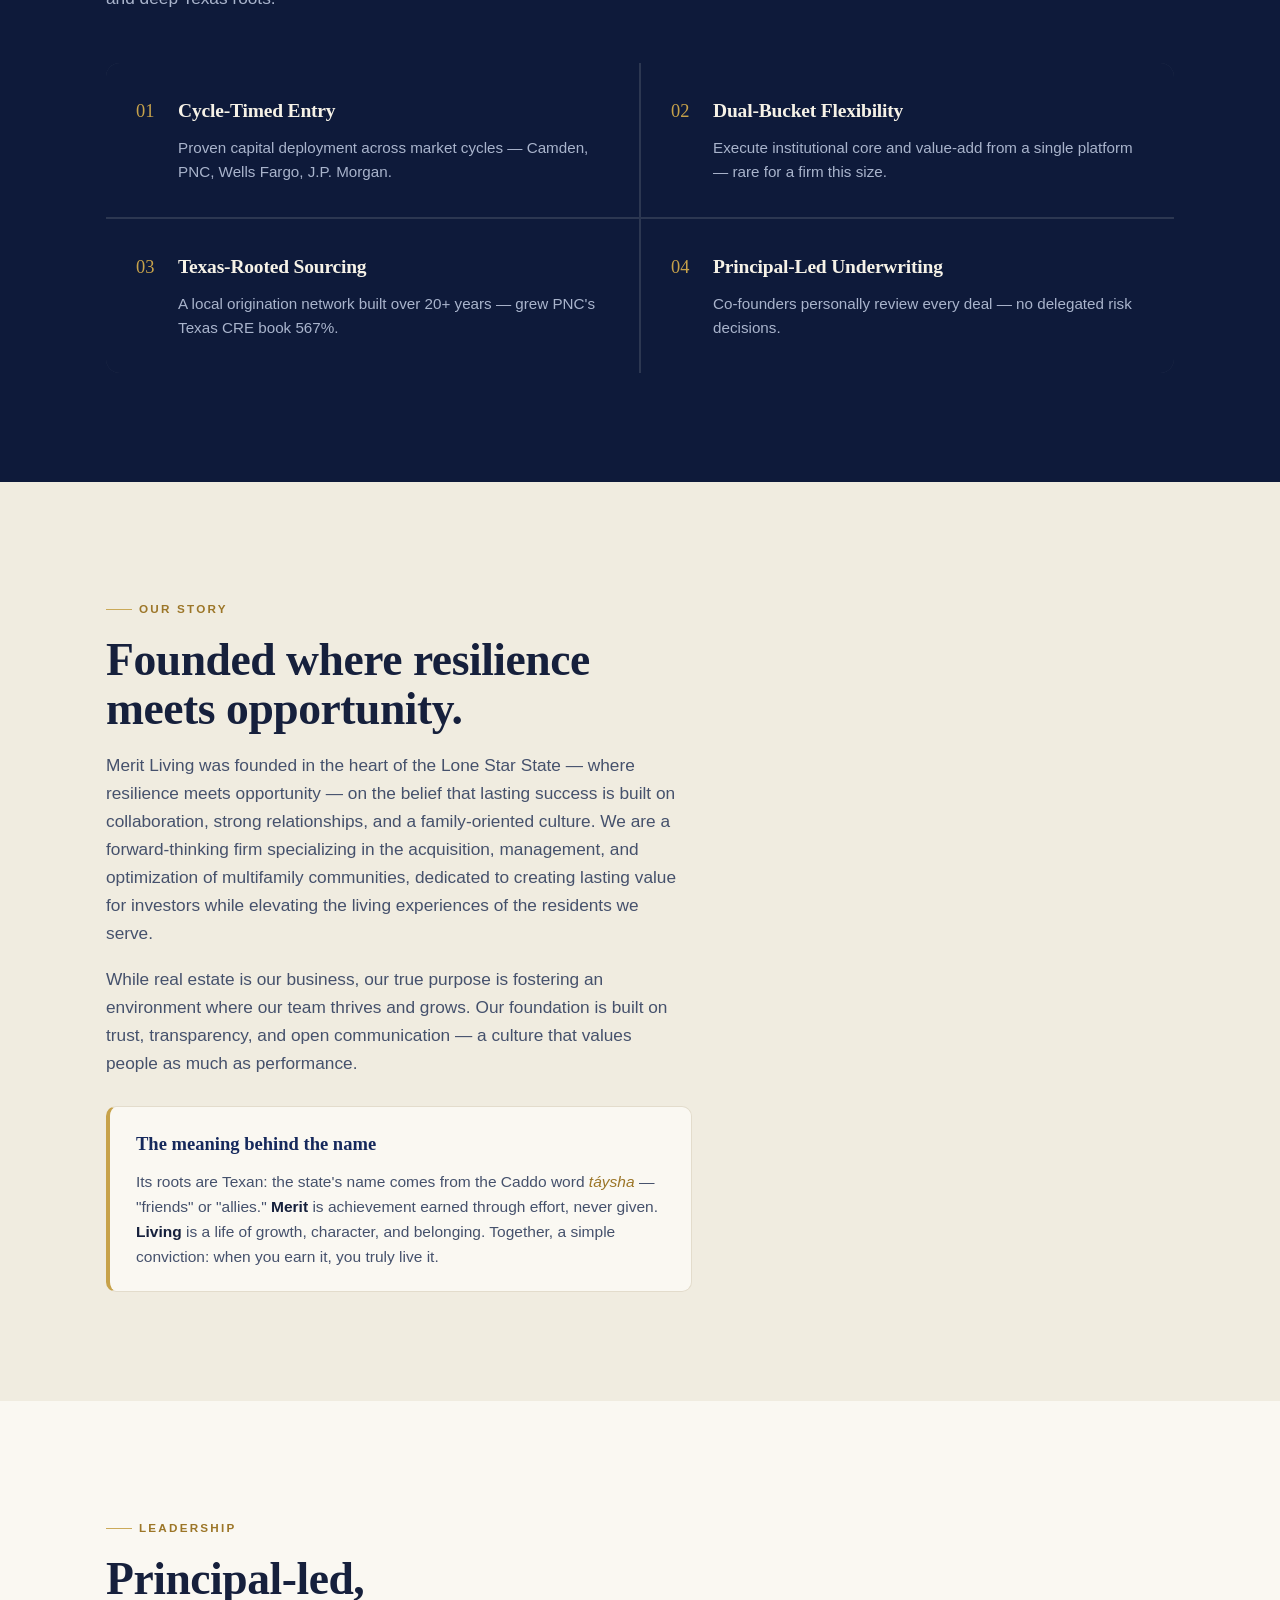
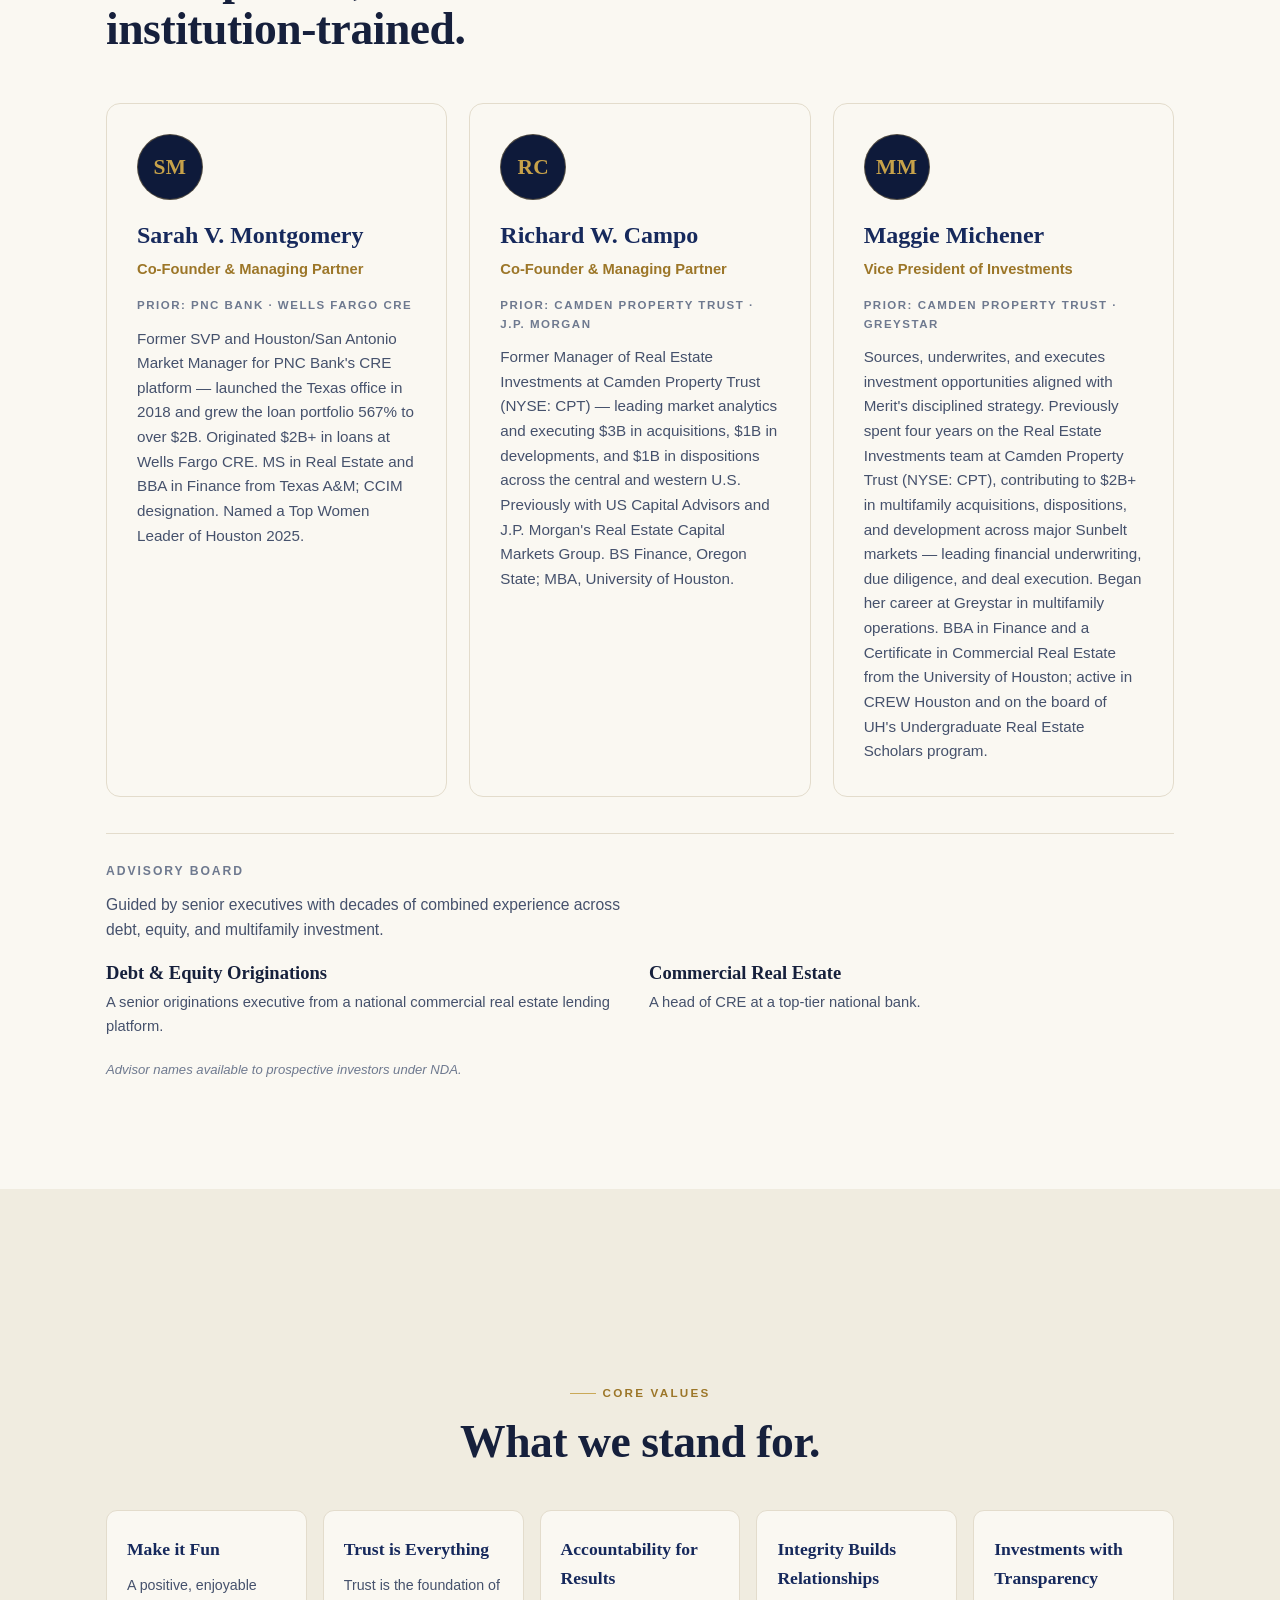
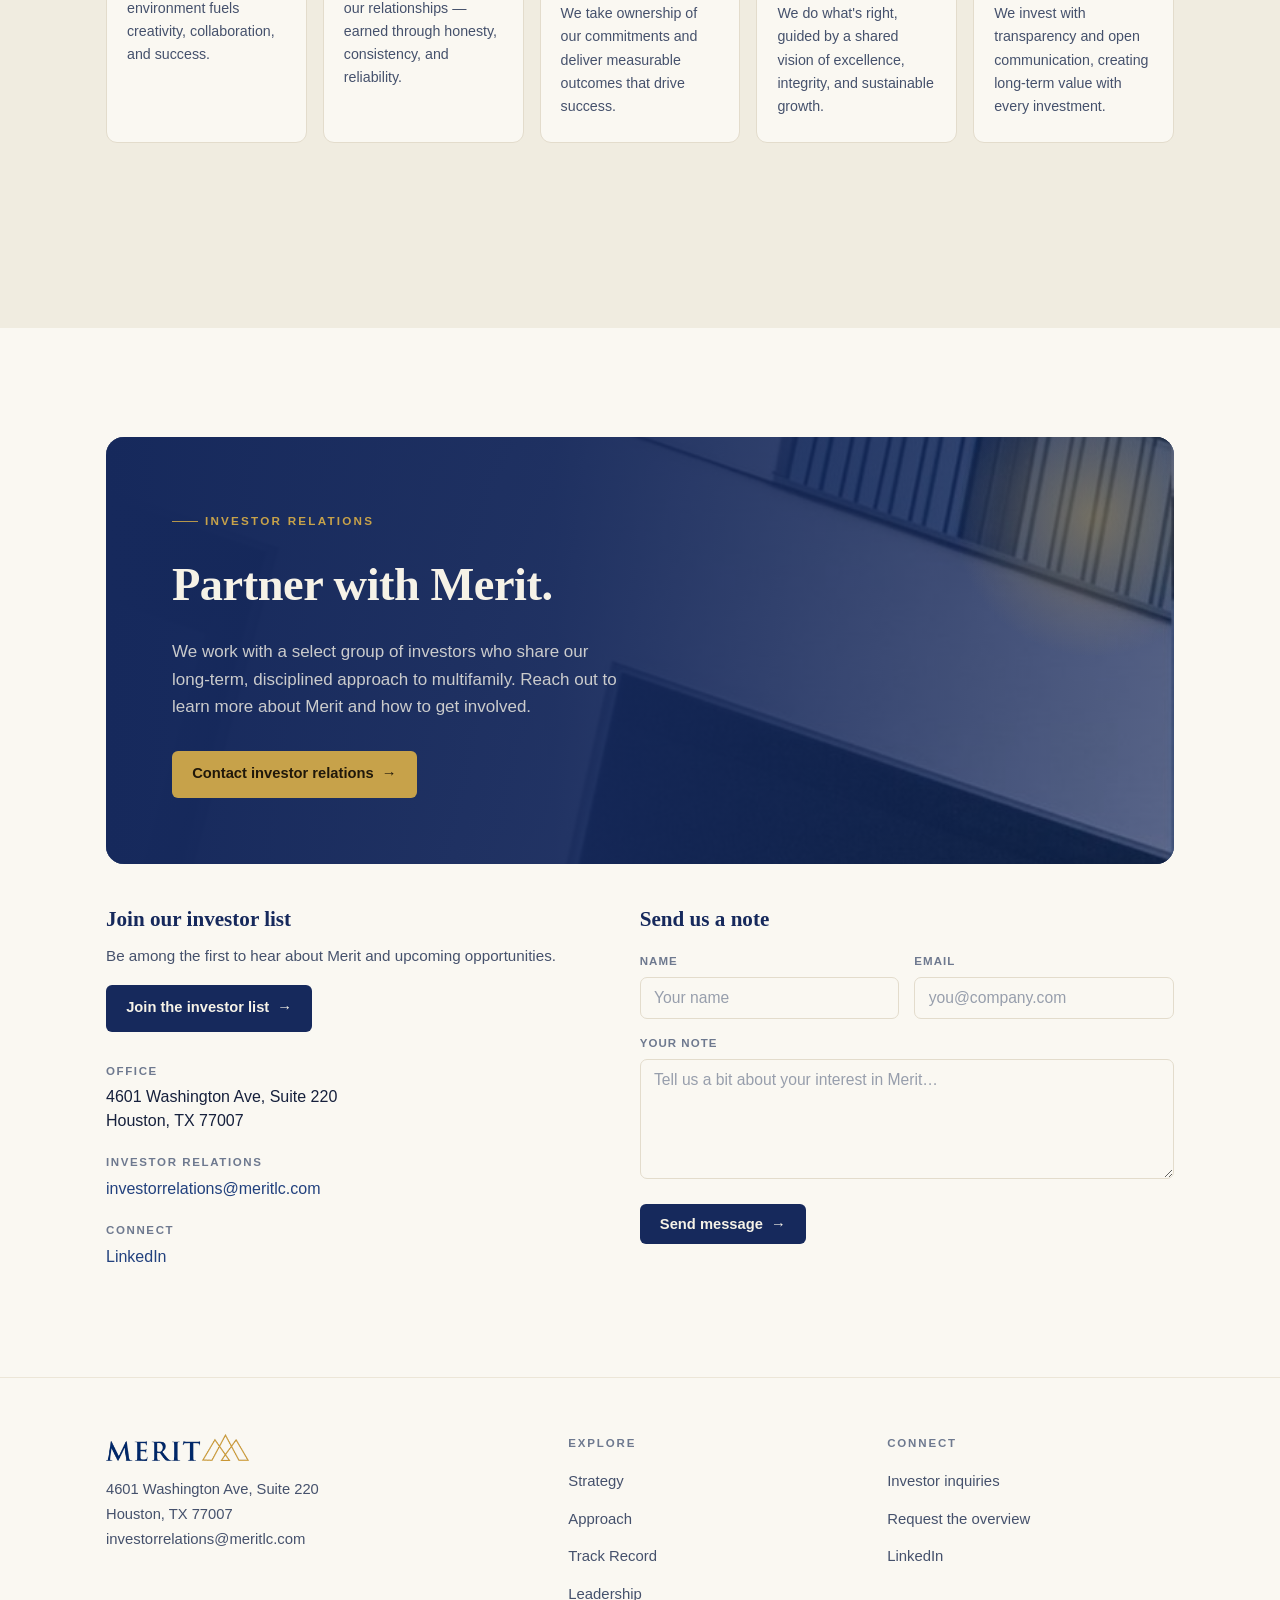
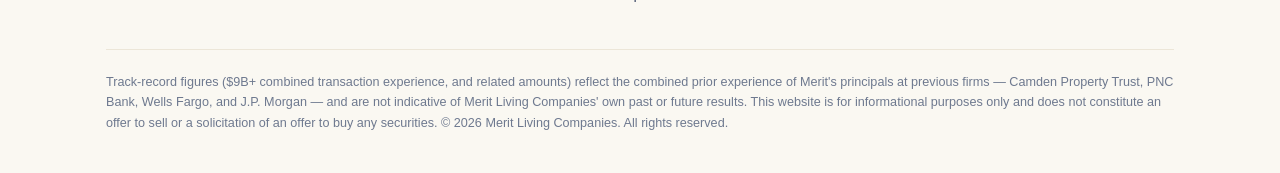
==== commit 5688b793: "Merit site: remove Request the overview button from contact band Co-Authored-By: Claude Opus 4.8 <no" ====
--- a/meritlc/index.html
+++ b/meritlc/index.html
@@ -698,7 +698,6 @@
         <p>We work with a select group of investors who share our long-term, disciplined approach to multifamily. Reach out to learn more about Merit and how to get involved.</p>
         <div class="hero-cta">
           <a class="btn btn-primary" href="mailto:investorrelations@meritlc.com">Contact investor relations <span class="arw">&rarr;</span></a>
-          <a class="btn btn-ghost" href="mailto:investorrelations@meritlc.com?subject=Request%20the%20Merit%20company%20overview">Request the overview</a>
         </div>
       </div>
     </div>
